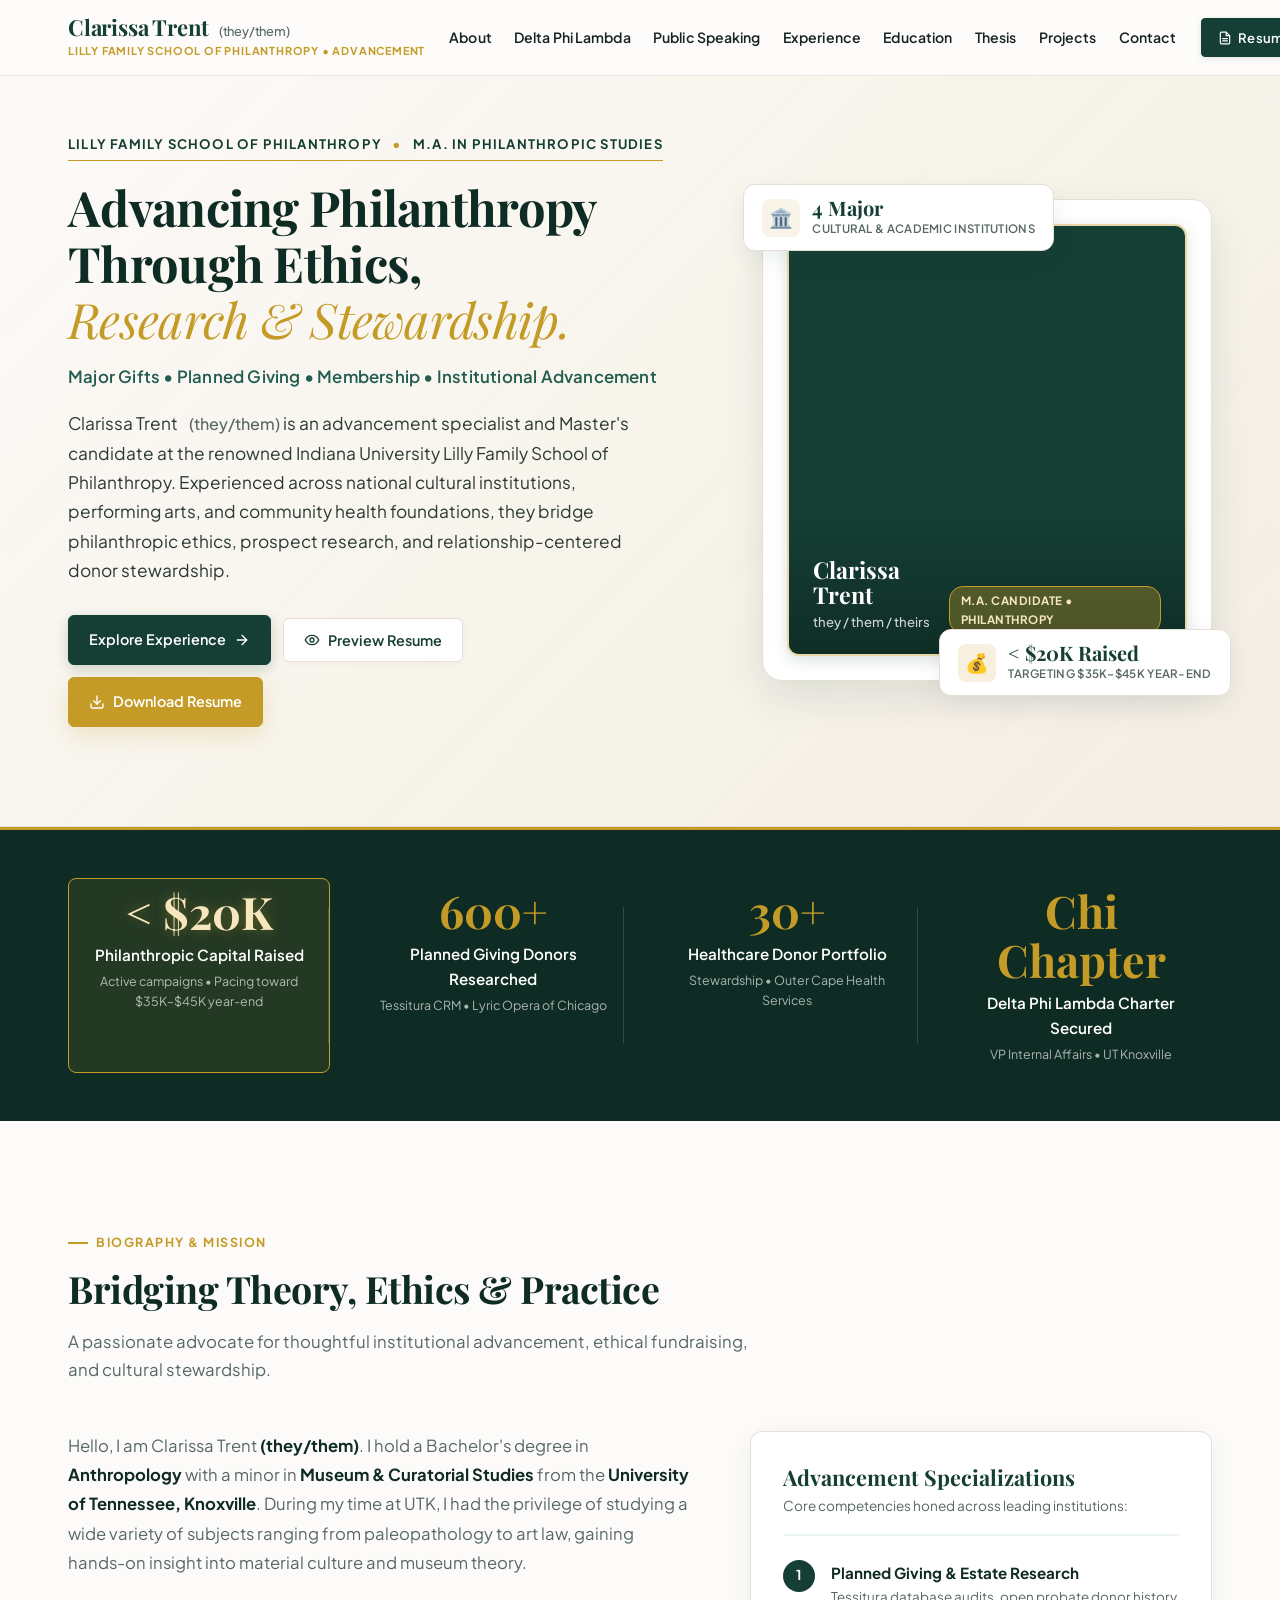
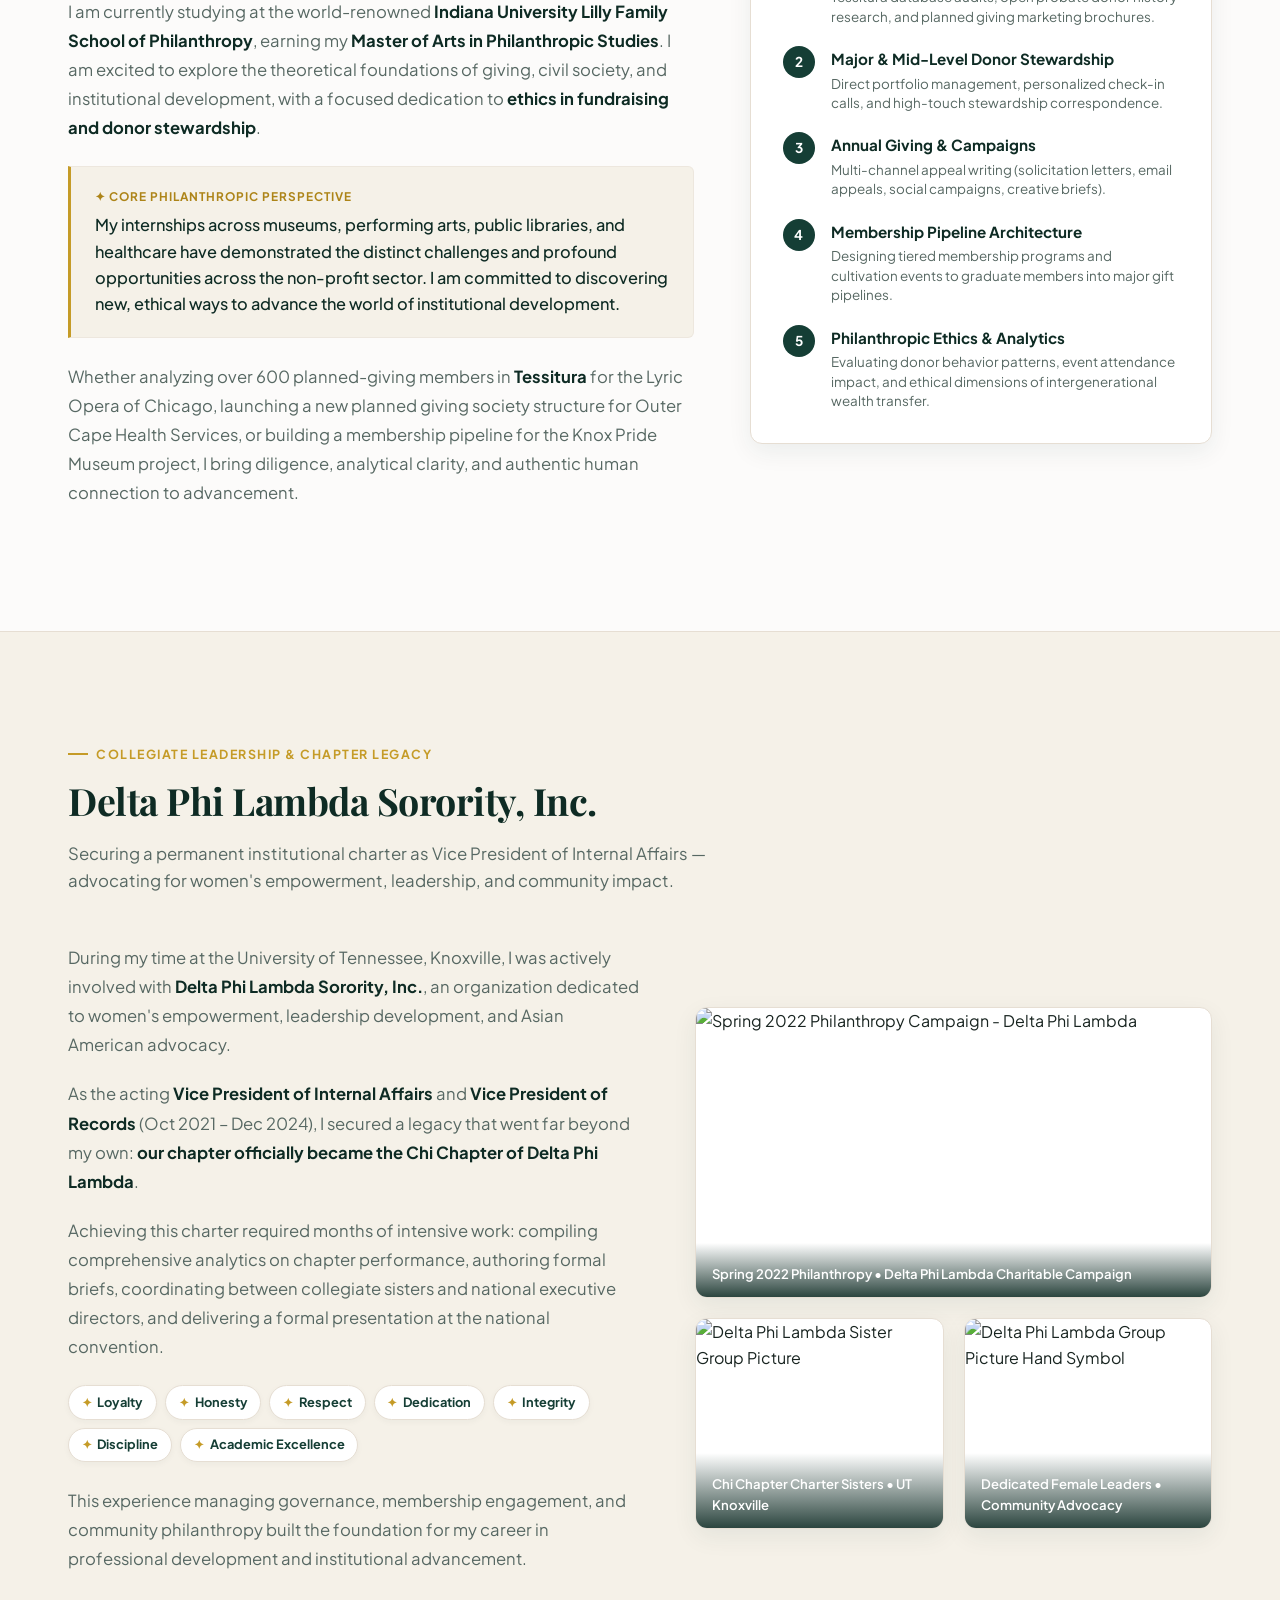
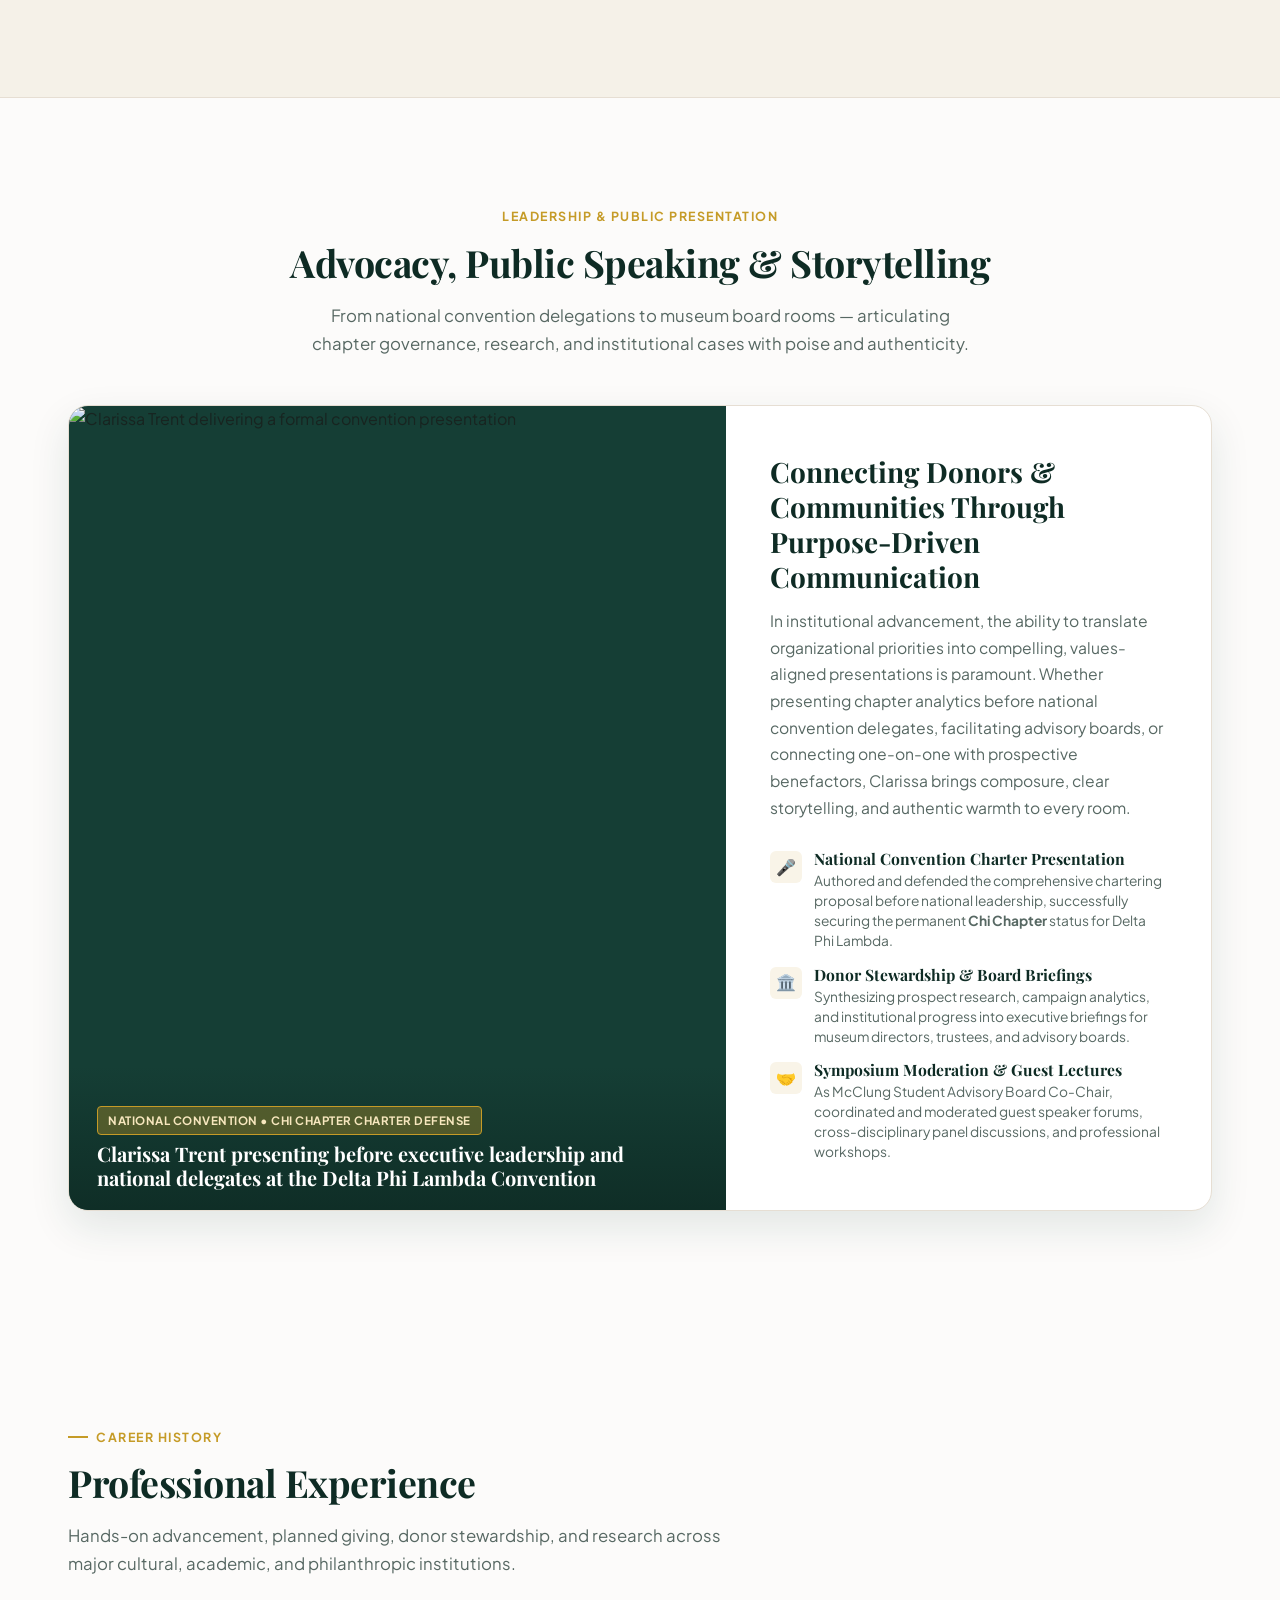
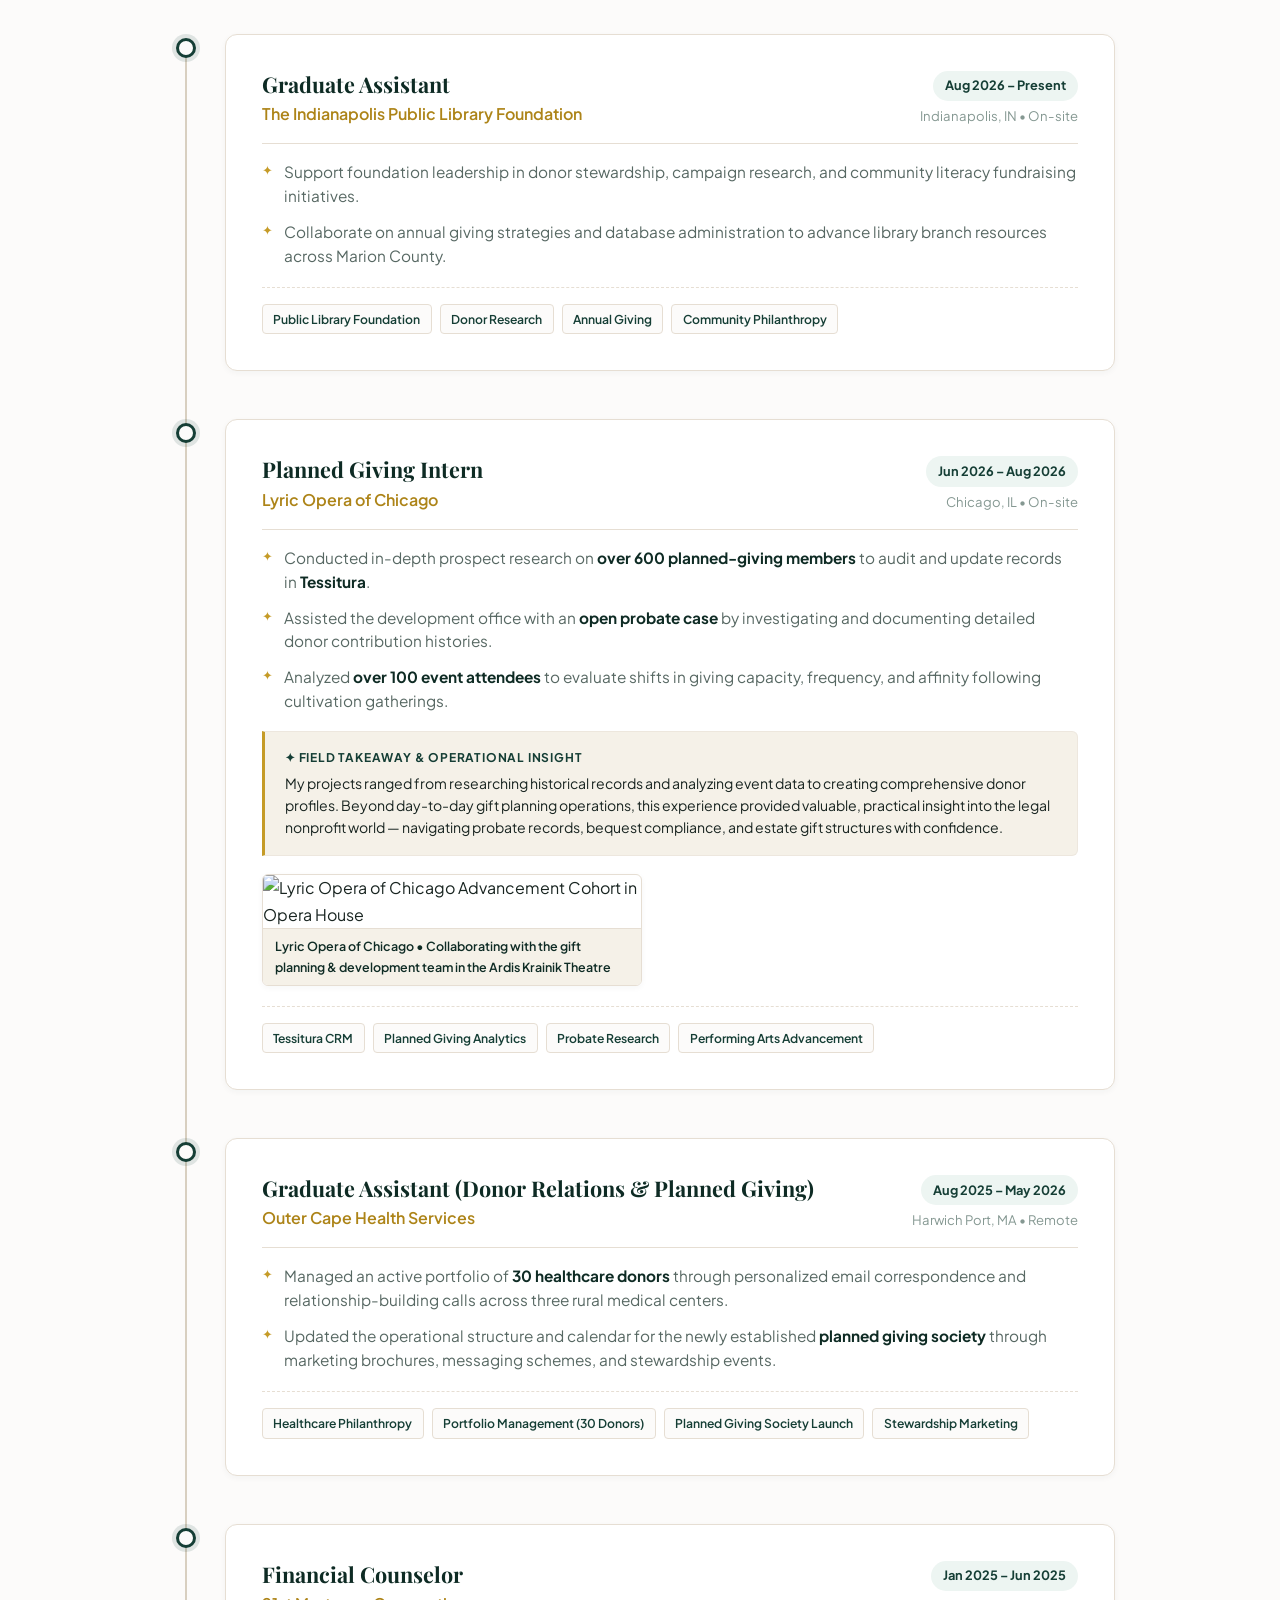
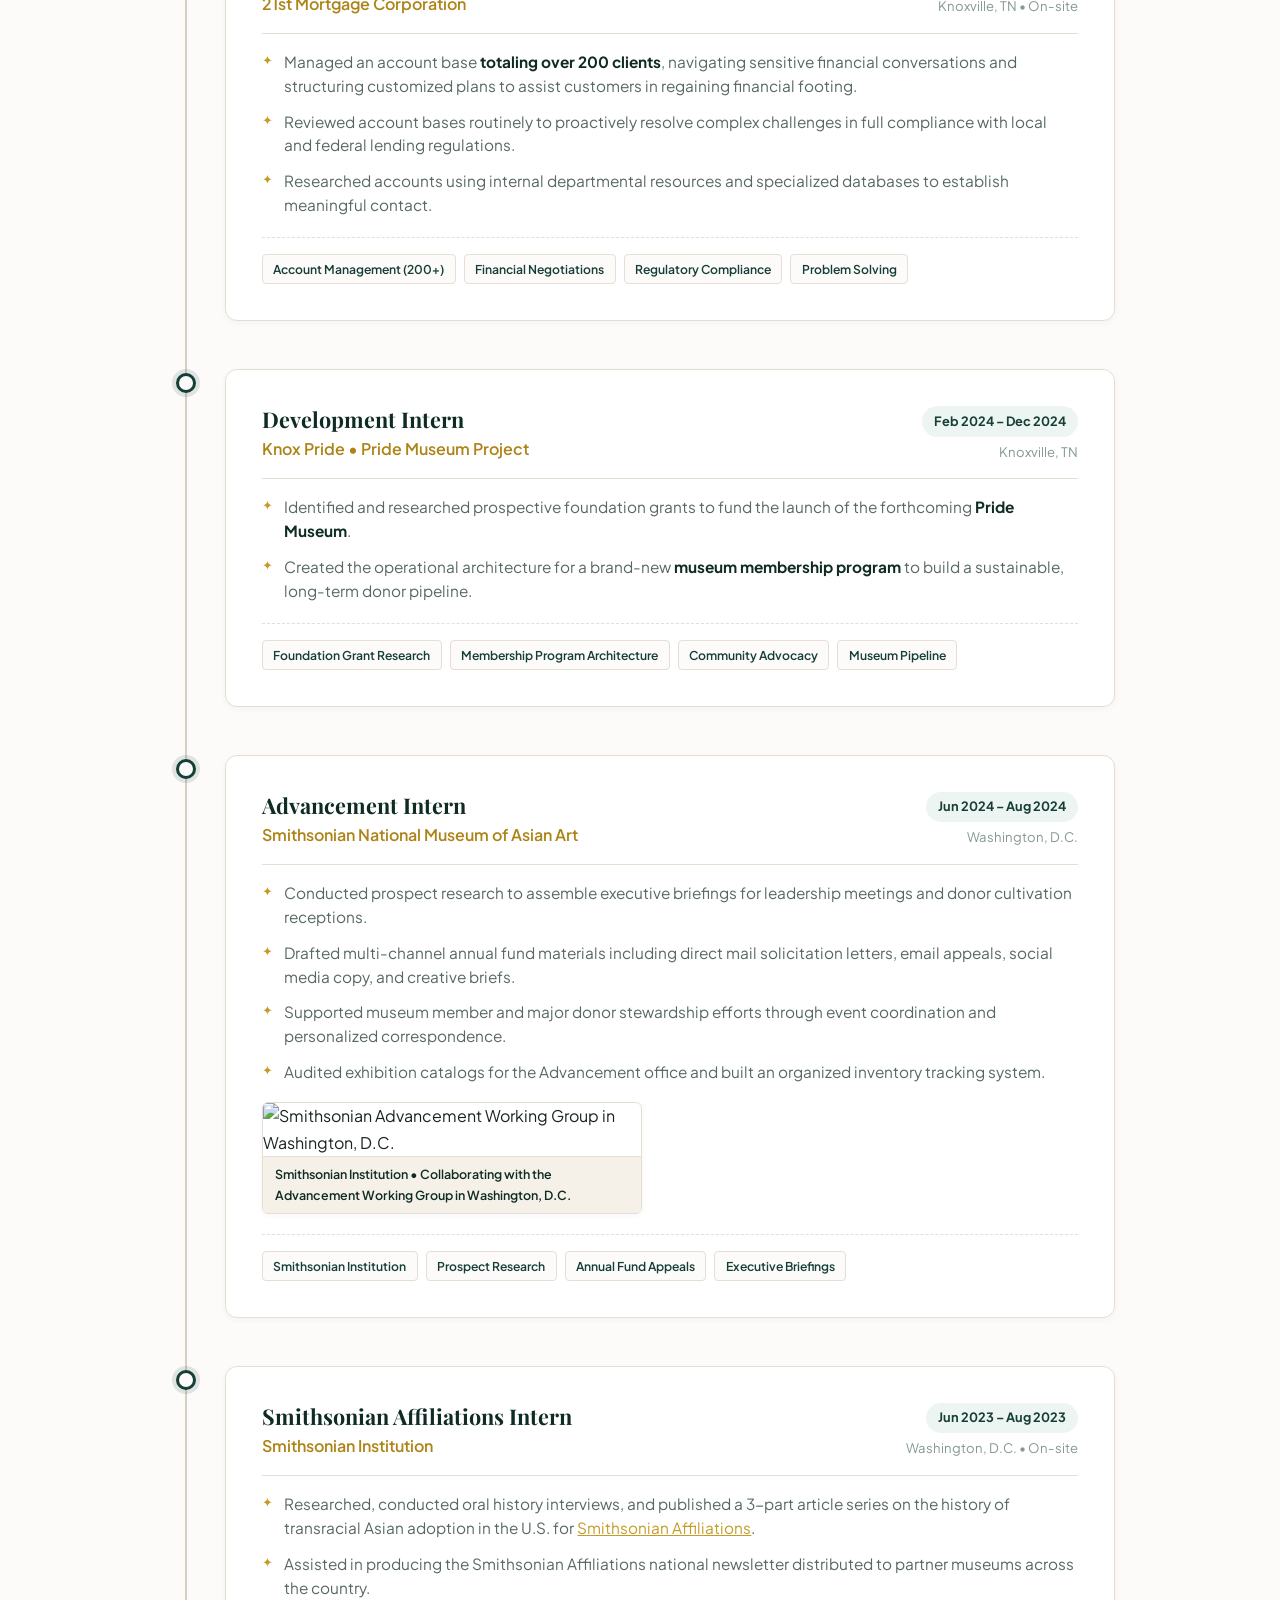
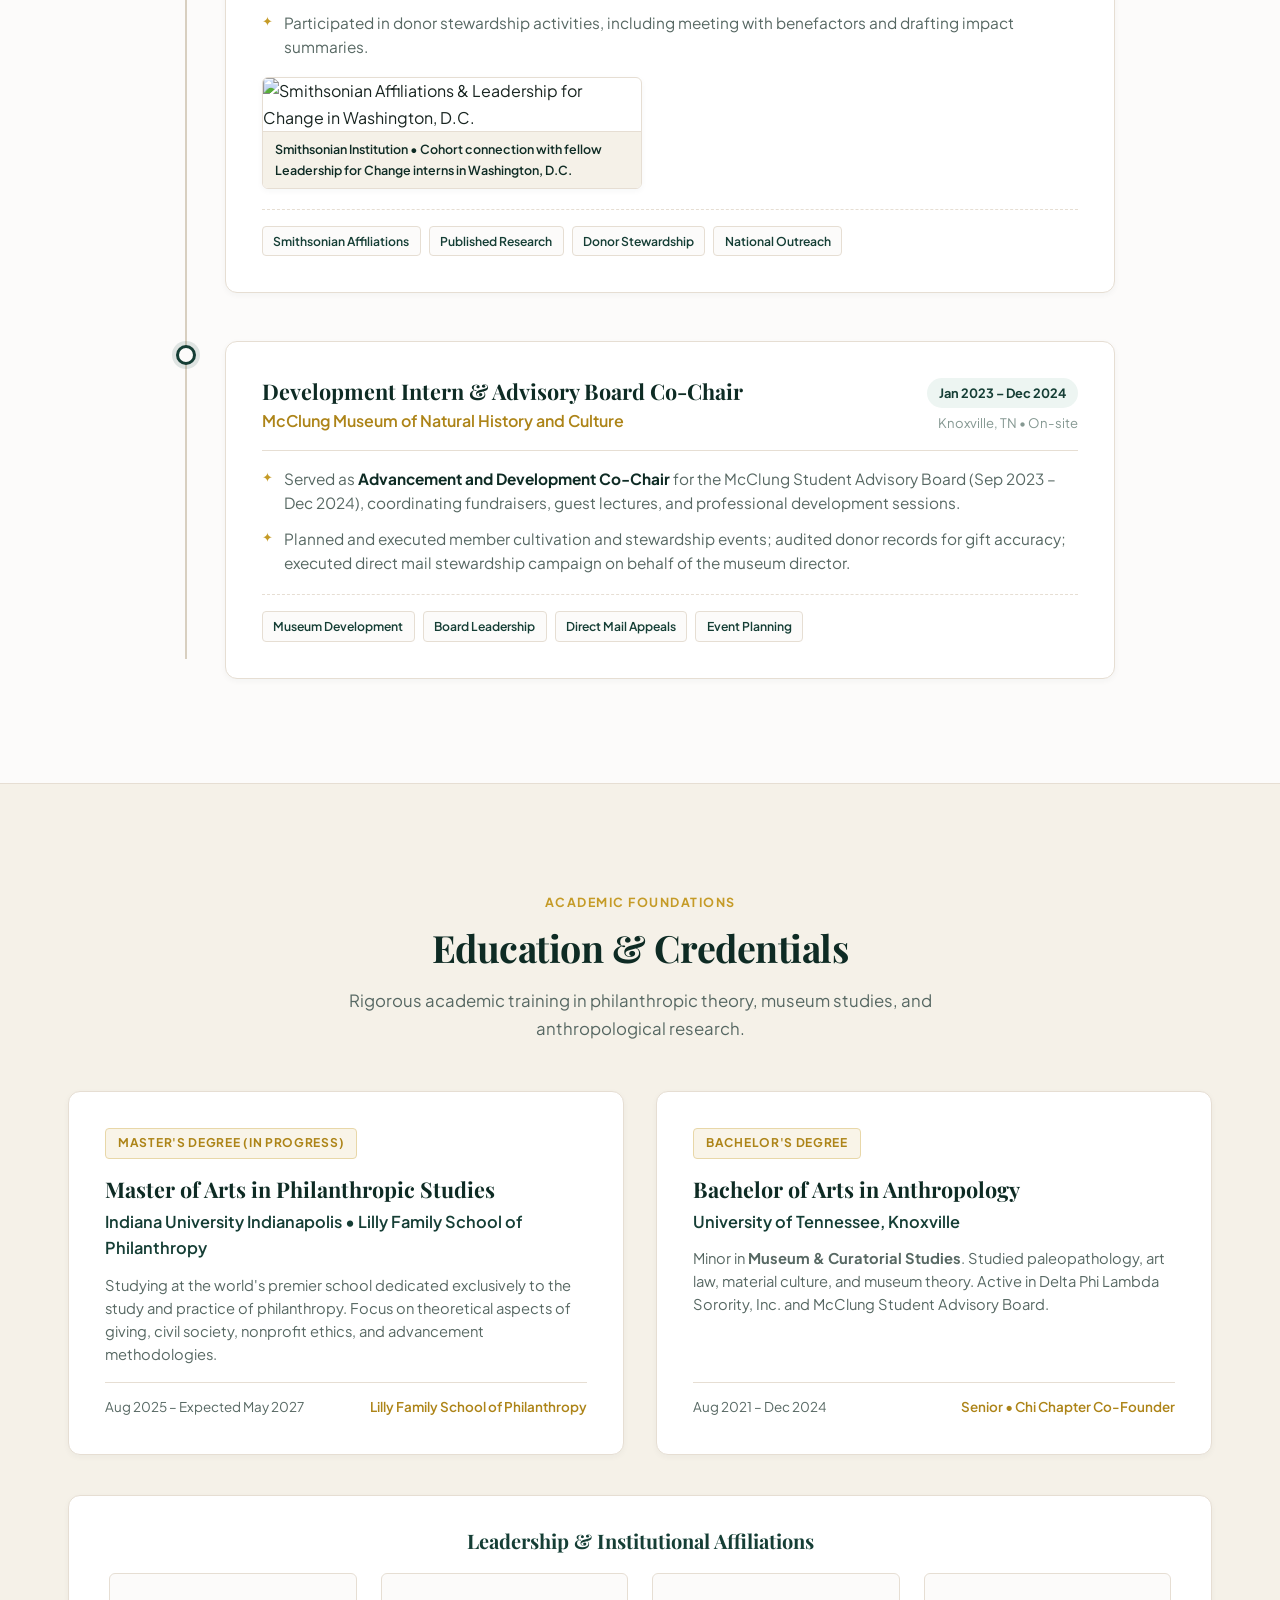
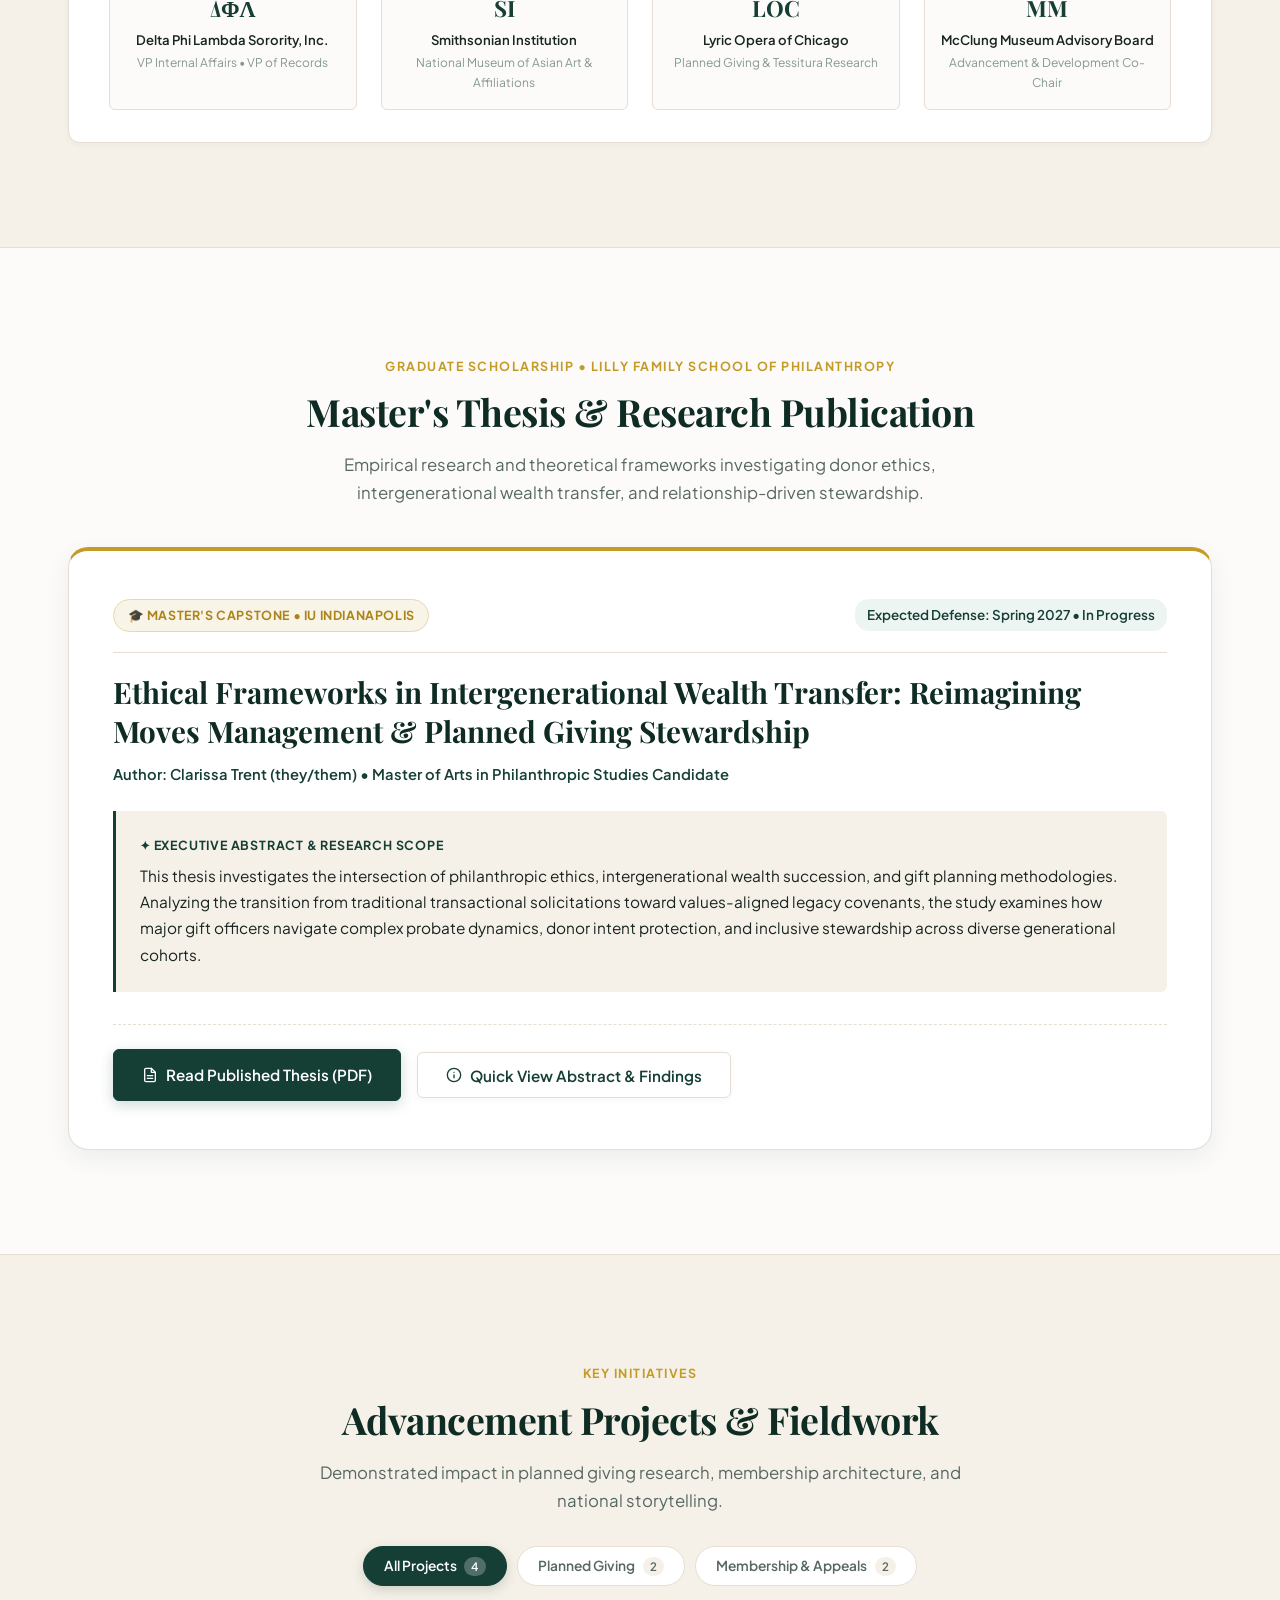
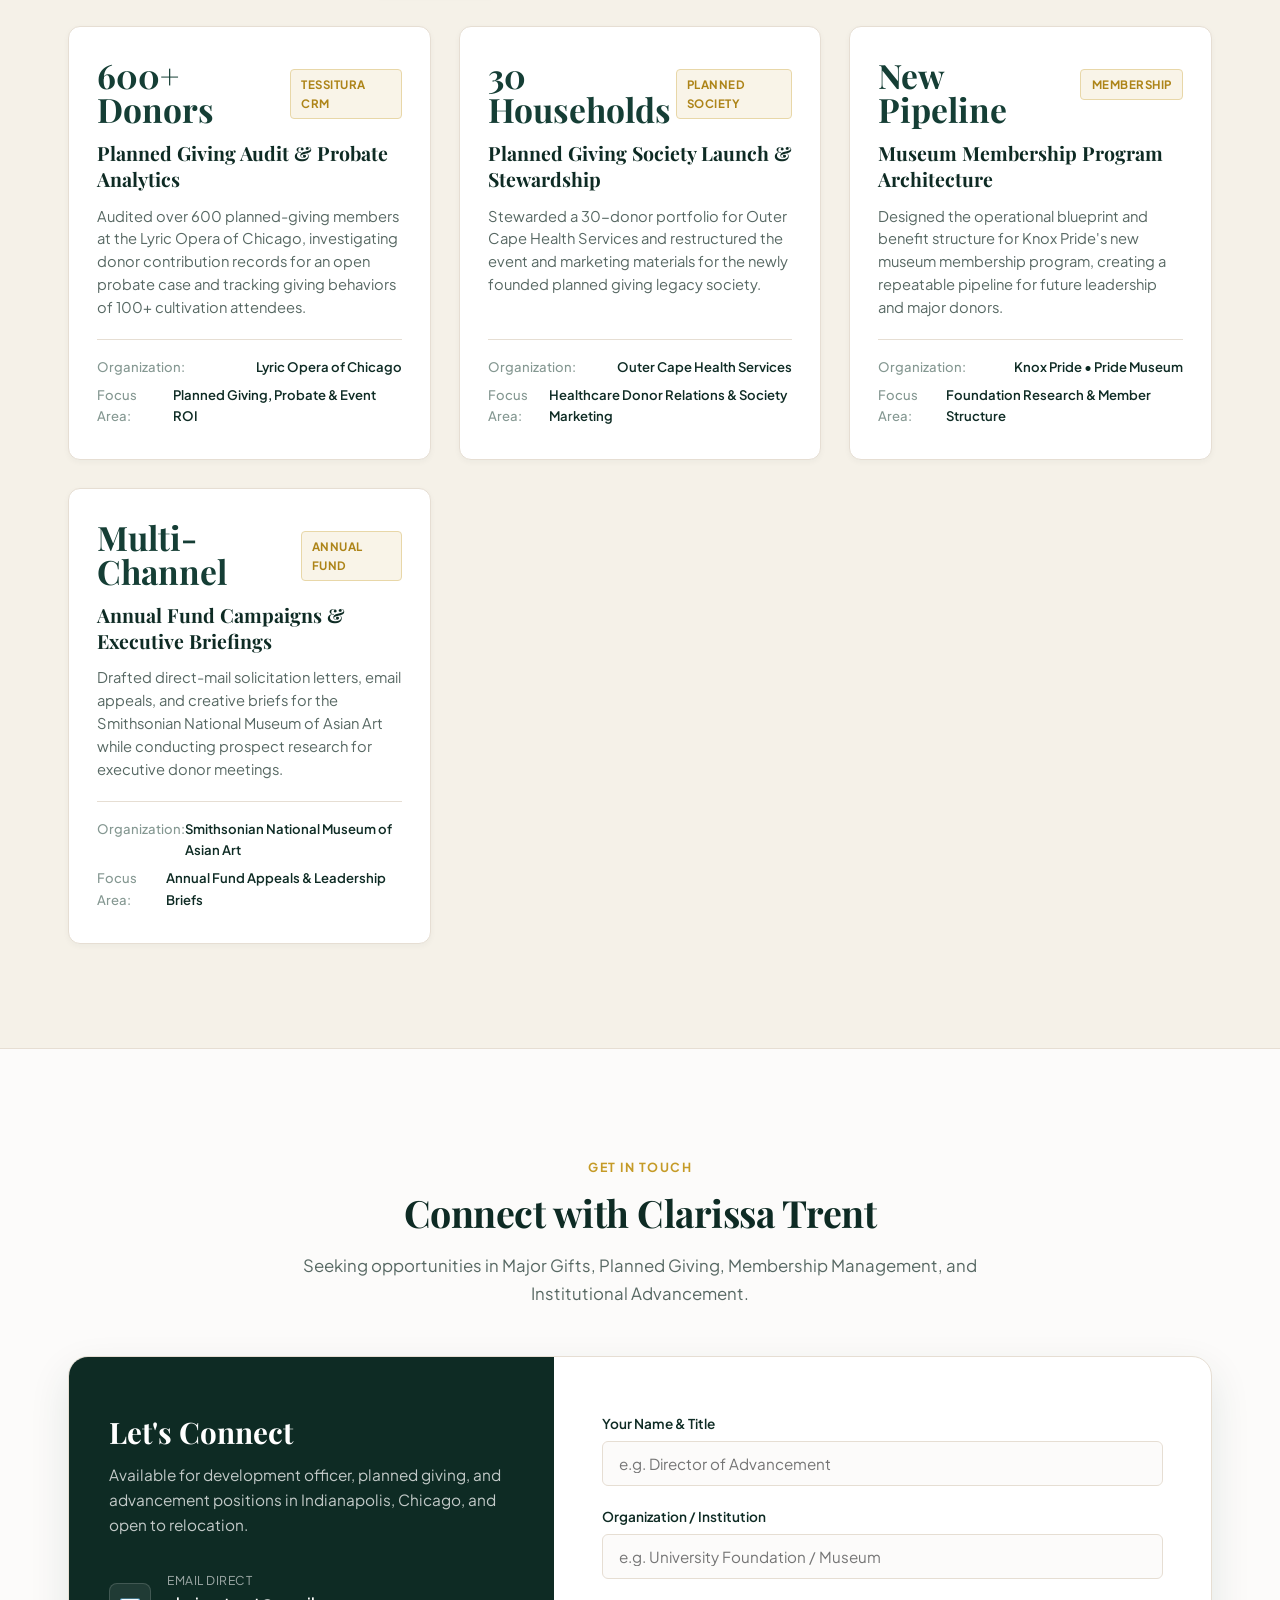
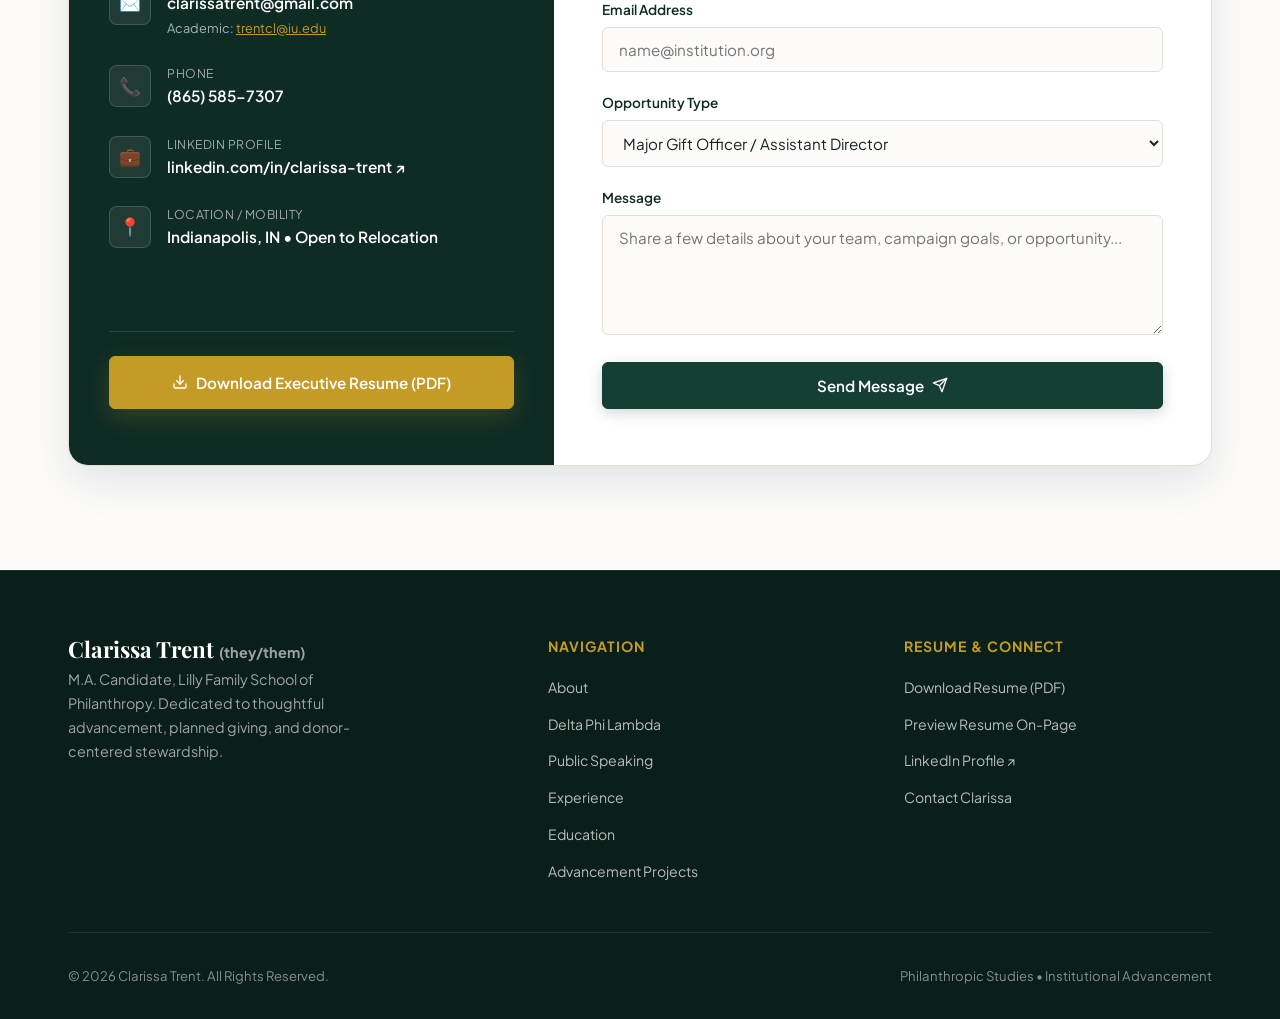
==== index.html @ 58651711 "Add files via upload" ====
<!DOCTYPE html>
<html lang="en">

<head>
  <meta charset="UTF-8">
  <meta name="viewport" content="width=device-width, initial-scale=1.0, viewport-fit=cover">
  <meta name="theme-color" content="#153e35">
  <meta name="apple-mobile-web-app-capable" content="yes">
  <meta name="apple-mobile-web-app-status-bar-style" content="default">
  <title>Clarissa Trent | Philanthropic Studies &amp; Institutional Advancement</title>
  <meta name="description"
    content="Portfolio of Clarissa Trent (they/them) — M.A. Candidate at the Lilly Family School of Philanthropy. Experienced in major gifts, planned giving, membership pipelines, and museum advancement.">

  <!-- Favicon -->
  <link rel="icon"
    href="data:image/svg+xml,<svg xmlns='http://www.w3.org/2000/svg' viewBox='0 0 100 100'><text y='.9em' font-size='90'>🏛️</text></svg>">

  <!-- Google Fonts: Editorial Serif + Executive Sans -->
  <link rel="preconnect" href="https://fonts.googleapis.com">
  <link rel="preconnect" href="https://fonts.gstatic.com" crossorigin>
  <link
    href="https://fonts.googleapis.com/css2?family=Playfair+Display:ital,wght@0,500;0,600;0,700;1,400;1,600&family=Plus+Jakarta+Sans:wght@300;400;500;600;700&display=swap"
    rel="stylesheet">

  <!-- Main Stylesheet -->
  <link rel="stylesheet" href="style.css">
</head>

<body>

  <!-- Navigation Bar -->
  <header class="navbar">
    <div class="container nav-container">
      <div class="logo-wrapper">
        <a href="#home" class="logo-name">Clarissa Trent <span class="logo-pronouns">(they/them)</span></a>
        <span class="logo-title">Lilly Family School of Philanthropy &bull; Advancement</span>
      </div>

      <!-- Desktop Navigation Links (Single-Line, No-Wrap) -->
      <nav>
        <ul class="nav-links" id="nav-links">
          <li><a href="#about" class="nav-link">About</a></li>
          <li><a href="#sorority" class="nav-link">Delta Phi Lambda</a></li>
          <li><a href="#speaking" class="nav-link">Public Speaking</a></li>
          <li><a href="#experience" class="nav-link">Experience</a></li>
          <li><a href="#education" class="nav-link">Education</a></li>
          <li><a href="#thesis" class="nav-link">Thesis</a></li>
          <li><a href="#initiatives" class="nav-link">Projects</a></li>
          <li><a href="#contact" class="nav-link">Contact</a></li>
        </ul>
      </nav>

      <!-- Navigation Resume & Action Buttons -->
      <div class="nav-cta-group">
        <a href="ClarissaTrentResume.pdf" target="_blank" class="nav-btn-resume" title="Open or download Clarissa's Official PDF Resume">
          <svg xmlns="http://www.w3.org/2000/svg" width="14" height="14" viewBox="0 0 24 24" fill="none"
            stroke="currentColor" stroke-width="2" stroke-linecap="round" stroke-linejoin="round">
            <path d="M14 2H6a2 2 0 0 0-2 2v16a2 2 0 0 0 2 2h12a2 2 0 0 0 2-2V8z"></path>
            <polyline points="14 2 14 8 20 8"></polyline>
            <line x1="16" y1="13" x2="8" y2="13"></line>
            <line x1="16" y1="17" x2="8" y2="17"></line>
          </svg>
          <span>Resume (PDF)</span>
        </a>

        <button type="button" class="nav-btn-preview js-open-resume js-preview-modal" title="Quick Preview in Modal">
          <span>Quick View</span>
        </button>

        <button class="menu-toggle" id="menu-toggle" aria-label="Toggle Navigation Menu">
          <span></span>
          <span></span>
          <span></span>
        </button>
      </div>
    </div>
  </header>

  <!-- Hero Section -->
  <section class="hero" id="home">
    <div class="container hero-grid">
      <div class="hero-left">
        <!-- Human, Editorial Tag (Replaces AI Bubble) -->
        <div class="hero-eyebrow">
          <span>Lilly Family School of Philanthropy</span>
          <span class="hero-eyebrow-accent">&bull;</span>
          <span>M.A. in Philanthropic Studies</span>
        </div>

        <h1 class="hero-title">
          Advancing Philanthropy Through Ethics,<br>
          <span class="title-italic">Research &amp; Stewardship.</span>
        </h1>

        <div class="hero-roles">
          Major Gifts &bull; Planned Giving &bull; Membership &bull; Institutional Advancement
        </div>

        <p class="hero-lead">
          Clarissa Trent <span class="hero-pronouns-tag">(they/them)</span> is an advancement specialist and Master's
          candidate at the renowned Indiana University Lilly Family School of Philanthropy. Experienced across national
          cultural institutions, performing arts, and community health foundations, they bridge philanthropic ethics,
          prospect research, and relationship-centered donor stewardship.
        </p>

        <div class="hero-actions">
          <a href="#experience" class="btn btn-primary">
            <span>Explore Experience</span>
            <svg xmlns="http://www.w3.org/2000/svg" width="16" height="16" viewBox="0 0 24 24" fill="none"
              stroke="currentColor" stroke-width="2" stroke-linecap="round" stroke-linejoin="round">
              <path d="M5 12h14"></path>
              <path d="m12 5 7 7-7 7"></path>
            </svg>
          </a>
          <button type="button" class="btn btn-secondary js-open-resume js-preview-modal">
            <svg xmlns="http://www.w3.org/2000/svg" width="16" height="16" viewBox="0 0 24 24" fill="none"
              stroke="currentColor" stroke-width="2" stroke-linecap="round" stroke-linejoin="round">
              <path d="M2 12s3-7 10-7 10 7 10 7-3 7-10 7-10-7-10-7Z"></path>
              <circle cx="12" cy="12" r="3"></circle>
            </svg>
            <span>Preview Resume</span>
          </button>
          <a href="ClarissaTrentResume.pdf" target="_blank" class="btn btn-gold">
            <svg xmlns="http://www.w3.org/2000/svg" width="16" height="16" viewBox="0 0 24 24" fill="none"
              stroke="currentColor" stroke-width="2" stroke-linecap="round" stroke-linejoin="round">
              <path d="M21 15v4a2 2 0 0 1-2 2H5a2 2 0 0 1-2-2v-4"></path>
              <polyline points="7 10 12 15 17 10"></polyline>
              <line x1="12" y1="15" x2="12" y2="3"></line>
            </svg>
            <span>Download Resume</span>
          </a>
        </div>
      </div>

      <!-- Hero Visual: Full Body Dress Portrait Card -->
      <div class="hero-right">
        <div class="hero-portrait-card">
          <!-- Institutional Experience Badge -->
          <div class="floating-stat-badge badge-top-left" title="Advancement experience across premier cultural and academic institutions">
            <div class="badge-icon">🏛️</div>
            <div>
              <div class="badge-val">4 Major</div>
              <div class="badge-lbl">Cultural &amp; Academic Institutions</div>
            </div>
          </div>

          <!-- Philanthropic Capital Raised Highlight Badge -->
          <div class="floating-stat-badge badge-bottom-right" title="Philanthropic capital raised across campaigns; pacing toward $35K–$45K target">
            <div class="badge-icon" style="background: rgba(197, 155, 39, 0.15); color: #c59b27;">💰</div>
            <div>
              <div class="badge-val" id="hero-donor-dollars" style="color: #153e35;">&lt; $20K Raised</div>
              <div class="badge-lbl">Targeting $35K–$45K Year-End</div>
            </div>
          </div>

          <div class="hero-photo-wrapper">
            <img src="Images/Professional Full Body Dress Picture.jpg" alt="Clarissa Trent (they/them)"
              class="hero-full-photo">
            <div class="photo-overlay-caption">
              <div class="caption-meta">
                <h3>Clarissa Trent</h3>
                <span class="caption-pronouns">they / them / theirs</span>
              </div>
              <span class="caption-badge">M.A. Candidate &bull; Philanthropy</span>
            </div>
          </div>
        </div>
      </div>
    </div>
  </section>

  <!-- Impact Metrics Ribbon (Accurate Career Highlights) -->
  <section class="impact-ribbon">
    <div class="container">
      <div class="metrics-grid">
        <!-- Philanthropic Capital Raised: Under $20K currently, pacing toward $35K–$45K by year-end -->
        <div class="metric-card metric-card-highlight" id="metric-donor-dollars-container">
          <div class="metric-number" id="metric-donor-dollars">&lt; $20K</div>
          <div class="metric-label">Philanthropic Capital Raised</div>
          <div class="metric-subtext">Active campaigns &bull; Pacing toward $35K–$45K year-end</div>
        </div>

        <div class="metric-card">
          <div class="metric-number">600+</div>
          <div class="metric-label">Planned Giving Donors Researched</div>
          <div class="metric-subtext">Tessitura CRM &bull; Lyric Opera of Chicago</div>
        </div>

        <div class="metric-card">
          <div class="metric-number">30+</div>
          <div class="metric-label">Healthcare Donor Portfolio</div>
          <div class="metric-subtext">Stewardship &bull; Outer Cape Health Services</div>
        </div>

        <div class="metric-card">
          <div class="metric-number">Chi Chapter</div>
          <div class="metric-label">Delta Phi Lambda Charter Secured</div>
          <div class="metric-subtext">VP Internal Affairs &bull; UT Knoxville</div>
        </div>
      </div>
    </div>
  </section>

  <!-- Section: About Clarissa Trent -->
  <section class="about-section" id="about">
    <div class="container">
      <div class="section-tag">Biography &amp; Mission</div>
      <h2 class="section-title">Bridging Theory, Ethics &amp; Practice</h2>
      <p class="section-subtitle">
        A passionate advocate for thoughtful institutional advancement, ethical fundraising, and cultural stewardship.
      </p>

      <div class="about-grid" style="margin-top: 3rem;">
        <div class="about-narrative">
          <p>
            Hello, I am Clarissa Trent <strong>(they/them)</strong>. I hold a Bachelor's degree in
            <strong>Anthropology</strong> with a minor in <strong>Museum &amp; Curatorial Studies</strong> from the
            <strong>University of Tennessee, Knoxville</strong>. During my time at UTK, I had the privilege of studying
            a wide variety of subjects ranging from paleopathology to art law, gaining hands-on insight into material
            culture and museum theory.
          </p>

          <p>
            I am currently studying at the world-renowned <strong>Indiana University Lilly Family School of
              Philanthropy</strong>, earning my <strong>Master of Arts in Philanthropic Studies</strong>. I am excited
            to explore the theoretical foundations of giving, civil society, and institutional development, with a
            focused dedication to <strong>ethics in fundraising and donor stewardship</strong>.
          </p>

          <div class="perspective-callout">
            <span class="perspective-tag">✦ Core Philanthropic Perspective</span>
            <p>
              My internships across museums, performing arts, public libraries, and healthcare have demonstrated the
              distinct challenges and profound opportunities across the non-profit sector. I am committed to discovering
              new, ethical ways to advance the world of institutional development.
            </p>
          </div>

          <p>
            Whether analyzing over 600 planned-giving members in <strong>Tessitura</strong> for the Lyric Opera of
            Chicago, launching a new planned giving society structure for Outer Cape Health Services, or building a
            membership pipeline for the Knox Pride Museum project, I bring diligence, analytical clarity, and authentic
            human connection to advancement.
          </p>
        </div>

        <!-- Areas of Practice Card -->
        <div class="moves-box">
          <div class="moves-header">
            <h3>Advancement Specializations</h3>
            <p>Core competencies honed across leading institutions:</p>
          </div>

          <div class="moves-steps">
            <div class="moves-step">
              <div class="step-num">1</div>
              <div>
                <div class="step-title">Planned Giving &amp; Estate Research</div>
                <div class="step-desc">Tessitura database audits, open probate donor history research, and planned
                  giving marketing brochures.</div>
              </div>
            </div>

            <div class="moves-step">
              <div class="step-num">2</div>
              <div>
                <div class="step-title">Major &amp; Mid-Level Donor Stewardship</div>
                <div class="step-desc">Direct portfolio management, personalized check-in calls, and high-touch
                  stewardship correspondence.</div>
              </div>
            </div>

            <div class="moves-step">
              <div class="step-num">3</div>
              <div>
                <div class="step-title">Annual Giving &amp; Campaigns</div>
                <div class="step-desc">Multi-channel appeal writing (solicitation letters, email appeals, social
                  campaigns, creative briefs).</div>
              </div>
            </div>

            <div class="moves-step">
              <div class="step-num">4</div>
              <div>
                <div class="step-title">Membership Pipeline Architecture</div>
                <div class="step-desc">Designing tiered membership programs and cultivation events to graduate members
                  into major gift pipelines.</div>
              </div>
            </div>

            <div class="moves-step">
              <div class="step-num">5</div>
              <div>
                <div class="step-title">Philanthropic Ethics &amp; Analytics</div>
                <div class="step-desc">Evaluating donor behavior patterns, event attendance impact, and ethical
                  dimensions of intergenerational wealth transfer.</div>
              </div>
            </div>
          </div>
        </div>
      </div>
    </div>
  </section>

  <!-- Section: Delta Phi Lambda Sorority, Inc. -->
  <section class="sorority-section" id="sorority">
    <div class="container">
      <div class="section-tag">Collegiate Leadership &amp; Chapter Legacy</div>
      <h2 class="section-title">Delta Phi Lambda Sorority, Inc.</h2>
      <p class="section-subtitle">
        Securing a permanent institutional charter as Vice President of Internal Affairs &mdash; advocating for women's
        empowerment, leadership, and community impact.
      </p>

      <div class="sorority-grid">
        <div class="sorority-narrative">
          <p>
            During my time at the University of Tennessee, Knoxville, I was actively involved with <strong>Delta Phi
              Lambda Sorority, Inc.</strong>, an organization dedicated to women's empowerment, leadership development,
            and Asian American advocacy.
          </p>

          <p>
            As the acting <strong>Vice President of Internal Affairs</strong> and <strong>Vice President of
              Records</strong> (Oct 2021 &ndash; Dec 2024), I secured a legacy that went far beyond my own: <strong>our
              chapter officially became the Chi Chapter of Delta Phi Lambda</strong>.
          </p>

          <p>
            Achieving this charter required months of intensive work: compiling comprehensive analytics on chapter
            performance, authoring formal briefs, coordinating between collegiate sisters and national executive
            directors, and delivering a formal presentation at the national convention.
          </p>

          <div class="virtues-pill-group">
            <span class="virtue-pill">Loyalty</span>
            <span class="virtue-pill">Honesty</span>
            <span class="virtue-pill">Respect</span>
            <span class="virtue-pill">Dedication</span>
            <span class="virtue-pill">Integrity</span>
            <span class="virtue-pill">Discipline</span>
            <span class="virtue-pill">Academic Excellence</span>
          </div>

          <p>
            This experience managing governance, membership engagement, and community philanthropy built the foundation
            for my career in professional development and institutional advancement.
          </p>
        </div>

        <!-- Sorority Gallery -->
        <div class="sorority-gallery">
          <div class="gallery-card featured-span">
            <img src="Images/Spring 2022 Philanthropy Delta Phi Lambda.jpg"
              alt="Spring 2022 Philanthropy Campaign - Delta Phi Lambda">
            <div class="gallery-caption">Spring 2022 Philanthropy &bull; Delta Phi Lambda Charitable Campaign</div>
          </div>

          <div class="gallery-card">
            <img src="Images/Delta Phi Lambda sister group picture.jpg" alt="Delta Phi Lambda Sister Group Picture">
            <div class="gallery-caption">Chi Chapter Charter Sisters &bull; UT Knoxville</div>
          </div>

          <div class="gallery-card">
            <img src="Images/Delta Phi Lambda group picture hand symbol.jpg"
              alt="Delta Phi Lambda Group Picture Hand Symbol">
            <div class="gallery-caption">Dedicated Female Leaders &bull; Community Advocacy</div>
          </div>
        </div>
      </div>
    </div>
  </section>

  <!-- Section: Public Speaking, Advocacy & Storytelling (Center Feature) -->
  <section class="speaking-section" id="speaking">
    <div class="container">
      <div class="text-center">
        <div class="section-tag">Leadership &amp; Public Presentation</div>
        <h2 class="section-title">Advocacy, Public Speaking &amp; Storytelling</h2>
        <p class="section-subtitle">
          From national convention delegations to museum board rooms &mdash; articulating chapter governance, research,
          and institutional cases with poise and authenticity.
        </p>
      </div>

      <div class="speaking-card-main">
        <!-- Speaking Image Showcase -->
        <div class="speaking-img-wrapper">
          <img src="Images/Public Speaking in Dress.jpg"
            alt="Clarissa Trent delivering a formal convention presentation" class="speaking-img">
          <div class="speaking-img-overlay">
            <span class="speaking-tag-badge">National Convention &bull; Chi Chapter Charter Defense</span>
            <h4 class="speaking-caption-title">Clarissa Trent presenting before executive leadership and national
              delegates at the Delta Phi Lambda Convention</h4>
          </div>
        </div>

        <!-- Speaking Narrative & Leadership Pillars -->
        <div class="speaking-content-panel">
          <h3>Connecting Donors &amp; Communities Through Purpose-Driven Communication</h3>
          <p>
            In institutional advancement, the ability to translate organizational priorities into compelling,
            values-aligned presentations is paramount. Whether presenting chapter analytics before national convention
            delegates, facilitating advisory boards, or connecting one-on-one with prospective benefactors, Clarissa
            brings composure, clear storytelling, and authentic warmth to every room.
          </p>

          <div class="speaking-highlights">
            <div class="speaking-highlight-item">
              <div class="speaking-icon-box">🎤</div>
              <div class="speaking-item-text">
                <h4>National Convention Charter Presentation</h4>
                <p>Authored and defended the comprehensive chartering proposal before national leadership, successfully
                  securing the permanent <strong>Chi Chapter</strong> status for Delta Phi Lambda.</p>
              </div>
            </div>

            <div class="speaking-highlight-item">
              <div class="speaking-icon-box">🏛️</div>
              <div class="speaking-item-text">
                <h4>Donor Stewardship &amp; Board Briefings</h4>
                <p>Synthesizing prospect research, campaign analytics, and institutional progress into executive
                  briefings for museum directors, trustees, and advisory boards.</p>
              </div>
            </div>

            <div class="speaking-highlight-item">
              <div class="speaking-icon-box">🤝</div>
              <div class="speaking-item-text">
                <h4>Symposium Moderation &amp; Guest Lectures</h4>
                <p>As McClung Student Advisory Board Co-Chair, coordinated and moderated guest speaker forums,
                  cross-disciplinary panel discussions, and professional workshops.</p>
              </div>
            </div>
          </div>
        </div>
      </div>
    </div>
  </section>

  <!-- Section: Professional Experience (Direct from LinkedIn) -->
  <section class="experience-section" id="experience">
    <div class="container">
      <div class="section-tag">Career History</div>
      <h2 class="section-title">Professional Experience</h2>
      <p class="section-subtitle">
        Hands-on advancement, planned giving, donor stewardship, and research across major cultural, academic, and
        philanthropic institutions.
      </p>

      <div class="timeline">
        <!-- Job 1 -->
        <div class="timeline-item">
          <div class="timeline-marker"></div>
          <div class="exp-card">
            <div class="exp-header">
              <div>
                <h3 class="exp-role">Graduate Assistant</h3>
                <div class="exp-org">The Indianapolis Public Library Foundation</div>
              </div>
              <div class="exp-duration">
                <span class="exp-date-badge">Aug 2026 &ndash; Present</span>
                <div class="exp-location">Indianapolis, IN &bull; On-site</div>
              </div>
            </div>
            <ul class="exp-achievements">
              <li>Support foundation leadership in donor stewardship, campaign research, and community literacy
                fundraising initiatives.</li>
              <li>Collaborate on annual giving strategies and database administration to advance library branch
                resources across Marion County.</li>
            </ul>
            <div class="exp-tags">
              <span class="exp-tag">Public Library Foundation</span>
              <span class="exp-tag">Donor Research</span>
              <span class="exp-tag">Annual Giving</span>
              <span class="exp-tag">Community Philanthropy</span>
            </div>
          </div>
        </div>

        <!-- Job 2 -->
        <div class="timeline-item">
          <div class="timeline-marker"></div>
          <div class="exp-card">
            <div class="exp-header">
              <div>
                <h3 class="exp-role">Planned Giving Intern</h3>
                <div class="exp-org">Lyric Opera of Chicago</div>
              </div>
              <div class="exp-duration">
                <span class="exp-date-badge">Jun 2026 &ndash; Aug 2026</span>
                <div class="exp-location">Chicago, IL &bull; On-site</div>
              </div>
            </div>
            <ul class="exp-achievements">
              <li>Conducted in-depth prospect research on <strong>over 600 planned-giving members</strong> to audit and
                update records in <strong>Tessitura</strong>.</li>
              <li>Assisted the development office with an <strong>open probate case</strong> by investigating and
                documenting detailed donor contribution histories.</li>
              <li>Analyzed <strong>over 100 event attendees</strong> to evaluate shifts in giving capacity, frequency,
                and affinity following cultivation gatherings.</li>
            </ul>

            <div class="exp-reflection-box">
              <span class="reflection-label">✦ Field Takeaway &amp; Operational Insight</span>
              <p>My projects ranged from researching historical records and analyzing event data to creating
                comprehensive donor profiles. Beyond day-to-day gift planning operations, this experience provided
                valuable, practical insight into the legal nonprofit world &mdash; navigating probate records, bequest
                compliance, and estate gift structures with confidence.</p>
            </div>

            <div class="exp-photo-thumb">
              <img src="Images/Lyric Opera Group Photo in Opera House.jpg"
                alt="Lyric Opera of Chicago Advancement Cohort in Opera House">
              <div class="exp-photo-caption">Lyric Opera of Chicago &bull; Collaborating with the gift planning &amp; development team in the Ardis Krainik Theatre</div>
            </div>

            <div class="exp-tags">
              <span class="exp-tag">Tessitura CRM</span>
              <span class="exp-tag">Planned Giving Analytics</span>
              <span class="exp-tag">Probate Research</span>
              <span class="exp-tag">Performing Arts Advancement</span>
            </div>
          </div>
        </div>

        <!-- Job 3 -->
        <div class="timeline-item">
          <div class="timeline-marker"></div>
          <div class="exp-card">
            <div class="exp-header">
              <div>
                <h3 class="exp-role">Graduate Assistant (Donor Relations &amp; Planned Giving)</h3>
                <div class="exp-org">Outer Cape Health Services</div>
              </div>
              <div class="exp-duration">
                <span class="exp-date-badge">Aug 2025 &ndash; May 2026</span>
                <div class="exp-location">Harwich Port, MA &bull; Remote</div>
              </div>
            </div>
            <ul class="exp-achievements">
              <li>Managed an active portfolio of <strong>30 healthcare donors</strong> through personalized email
                correspondence and relationship-building calls across three rural medical centers.</li>
              <li>Updated the operational structure and calendar for the newly established <strong>planned giving
                  society</strong> through marketing brochures, messaging schemes, and stewardship events.</li>
            </ul>
            <div class="exp-tags">
              <span class="exp-tag">Healthcare Philanthropy</span>
              <span class="exp-tag">Portfolio Management (30 Donors)</span>
              <span class="exp-tag">Planned Giving Society Launch</span>
              <span class="exp-tag">Stewardship Marketing</span>
            </div>
          </div>
        </div>

        <!-- Job 4 -->
        <div class="timeline-item">
          <div class="timeline-marker"></div>
          <div class="exp-card">
            <div class="exp-header">
              <div>
                <h3 class="exp-role">Financial Counselor</h3>
                <div class="exp-org">21st Mortgage Corporation</div>
              </div>
              <div class="exp-duration">
                <span class="exp-date-badge">Jan 2025 &ndash; Jun 2025</span>
                <div class="exp-location">Knoxville, TN &bull; On-site</div>
              </div>
            </div>
            <ul class="exp-achievements">
              <li>Managed an account base <strong>totaling over 200 clients</strong>, navigating sensitive financial
                conversations and structuring customized plans to assist customers in regaining financial footing.</li>
              <li>Reviewed account bases routinely to proactively resolve complex challenges in full compliance with
                local and federal lending regulations.</li>
              <li>Researched accounts using internal departmental resources and specialized databases to establish
                meaningful contact.</li>
            </ul>
            <div class="exp-tags">
              <span class="exp-tag">Account Management (200+)</span>
              <span class="exp-tag">Financial Negotiations</span>
              <span class="exp-tag">Regulatory Compliance</span>
              <span class="exp-tag">Problem Solving</span>
            </div>
          </div>
        </div>

        <!-- Job 5 -->
        <div class="timeline-item">
          <div class="timeline-marker"></div>
          <div class="exp-card">
            <div class="exp-header">
              <div>
                <h3 class="exp-role">Development Intern</h3>
                <div class="exp-org">Knox Pride &bull; Pride Museum Project</div>
              </div>
              <div class="exp-duration">
                <span class="exp-date-badge">Feb 2024 &ndash; Dec 2024</span>
                <div class="exp-location">Knoxville, TN</div>
              </div>
            </div>
            <ul class="exp-achievements">
              <li>Identified and researched prospective foundation grants to fund the launch of the forthcoming
                <strong>Pride Museum</strong>.
              </li>
              <li>Created the operational architecture for a brand-new <strong>museum membership program</strong> to
                build a sustainable, long-term donor pipeline.</li>
            </ul>
            <div class="exp-tags">
              <span class="exp-tag">Foundation Grant Research</span>
              <span class="exp-tag">Membership Program Architecture</span>
              <span class="exp-tag">Community Advocacy</span>
              <span class="exp-tag">Museum Pipeline</span>
            </div>
          </div>
        </div>

        <!-- Job 6 -->
        <div class="timeline-item">
          <div class="timeline-marker"></div>
          <div class="exp-card">
            <div class="exp-header">
              <div>
                <h3 class="exp-role">Advancement Intern</h3>
                <div class="exp-org">Smithsonian National Museum of Asian Art</div>
              </div>
              <div class="exp-duration">
                <span class="exp-date-badge">Jun 2024 &ndash; Aug 2024</span>
                <div class="exp-location">Washington, D.C.</div>
              </div>
            </div>
            <ul class="exp-achievements">
              <li>Conducted prospect research to assemble executive briefings for leadership meetings and donor
                cultivation receptions.</li>
              <li>Drafted multi-channel annual fund materials including direct mail solicitation letters, email appeals,
                social media copy, and creative briefs.</li>
              <li>Supported museum member and major donor stewardship efforts through event coordination and
                personalized correspondence.</li>
              <li>Audited exhibition catalogs for the Advancement office and built an organized inventory tracking
                system.</li>
            </ul>

            <div class="exp-photo-thumb">
              <img src="Images/D.C. Smithsonian working group photo.jpg"
                alt="Smithsonian Advancement Working Group in Washington, D.C.">
              <div class="exp-photo-caption">Smithsonian Institution &bull; Collaborating with the Advancement Working Group in Washington, D.C.</div>
            </div>

            <div class="exp-tags">
              <span class="exp-tag">Smithsonian Institution</span>
              <span class="exp-tag">Prospect Research</span>
              <span class="exp-tag">Annual Fund Appeals</span>
              <span class="exp-tag">Executive Briefings</span>
            </div>
          </div>
        </div>

        <!-- Job 7 -->
        <div class="timeline-item">
          <div class="timeline-marker"></div>
          <div class="exp-card">
            <div class="exp-header">
              <div>
                <h3 class="exp-role">Smithsonian Affiliations Intern</h3>
                <div class="exp-org">Smithsonian Institution</div>
              </div>
              <div class="exp-duration">
                <span class="exp-date-badge">Jun 2023 &ndash; Aug 2023</span>
                <div class="exp-location">Washington, D.C. &bull; On-site</div>
              </div>
            </div>
            <ul class="exp-achievements">
              <li>Researched, conducted oral history interviews, and published a 3-part article series on the history of
                transracial Asian adoption in the U.S. for <a
                  href="https://affiliations.si.edu/asian-american-adoption-part-1-cold-war-babies-to-a-multi-million-dollar-industry/"
                  target="_blank" style="color: var(--color-accent); text-decoration: underline;">Smithsonian
                  Affiliations</a>.</li>
              <li>Assisted in producing the Smithsonian Affiliations national newsletter distributed to partner museums
                across the country.</li>
              <li>Participated in donor stewardship activities, including meeting with benefactors and drafting impact
                summaries.</li>
            </ul>

            <div class="exp-photo-thumb">
              <img src="Images/Smithsonian Leadership for Change intern 2023 selfie.jpg"
                alt="Smithsonian Affiliations & Leadership for Change in Washington, D.C.">
              <div class="exp-photo-caption">Smithsonian Institution &bull; Cohort connection with fellow Leadership for Change interns in Washington, D.C.</div>
            </div>

            <div class="exp-tags">
              <span class="exp-tag">Smithsonian Affiliations</span>
              <span class="exp-tag">Published Research</span>
              <span class="exp-tag">Donor Stewardship</span>
              <span class="exp-tag">National Outreach</span>
            </div>
          </div>
        </div>

        <!-- Job 8 -->
        <div class="timeline-item">
          <div class="timeline-marker"></div>
          <div class="exp-card">
            <div class="exp-header">
              <div>
                <h3 class="exp-role">Development Intern &amp; Advisory Board Co-Chair</h3>
                <div class="exp-org">McClung Museum of Natural History and Culture</div>
              </div>
              <div class="exp-duration">
                <span class="exp-date-badge">Jan 2023 &ndash; Dec 2024</span>
                <div class="exp-location">Knoxville, TN &bull; On-site</div>
              </div>
            </div>
            <ul class="exp-achievements">
              <li>Served as <strong>Advancement and Development Co-Chair</strong> for the McClung Student Advisory Board
                (Sep 2023 &ndash; Dec 2024), coordinating fundraisers, guest lectures, and professional development
                sessions.</li>
              <li>Planned and executed member cultivation and stewardship events; audited donor records for gift
                accuracy; executed direct mail stewardship campaign on behalf of the museum director.</li>
            </ul>
            <div class="exp-tags">
              <span class="exp-tag">Museum Development</span>
              <span class="exp-tag">Board Leadership</span>
              <span class="exp-tag">Direct Mail Appeals</span>
              <span class="exp-tag">Event Planning</span>
            </div>
          </div>
        </div>
      </div>
    </div>
  </section>

  <!-- Section: Education -->
  <section class="education-section" id="education">
    <div class="container">
      <div class="text-center">
        <div class="section-tag">Academic Foundations</div>
        <h2 class="section-title">Education &amp; Credentials</h2>
        <p class="section-subtitle">
          Rigorous academic training in philanthropic theory, museum studies, and anthropological research.
        </p>
      </div>

      <div class="edu-grid">
        <!-- Master's Degree -->
        <div class="edu-card">
          <span class="edu-badge-type">Master's Degree (In Progress)</span>
          <h3 class="edu-degree">Master of Arts in Philanthropic Studies</h3>
          <div class="edu-institution">Indiana University Indianapolis &bull; Lilly Family School of Philanthropy</div>
          <p class="edu-details">
            Studying at the world's premier school dedicated exclusively to the study and practice of philanthropy.
            Focus on theoretical aspects of giving, civil society, nonprofit ethics, and advancement methodologies.
          </p>
          <div class="edu-footer">
            <span>Aug 2025 &ndash; Expected May 2027</span>
            <span class="edu-honors">Lilly Family School of Philanthropy</span>
          </div>
        </div>

        <!-- Bachelor's Degree -->
        <div class="edu-card">
          <span class="edu-badge-type">Bachelor's Degree</span>
          <h3 class="edu-degree">Bachelor of Arts in Anthropology</h3>
          <div class="edu-institution">University of Tennessee, Knoxville</div>
          <p class="edu-details">
            Minor in <strong>Museum &amp; Curatorial Studies</strong>. Studied paleopathology, art law, material
            culture, and museum theory. Active in Delta Phi Lambda Sorority, Inc. and McClung Student Advisory Board.
          </p>
          <div class="edu-footer">
            <span>Aug 2021 &ndash; Dec 2024</span>
            <span class="edu-honors">Senior &bull; Chi Chapter Co-Founder</span>
          </div>
        </div>
      </div>

      <!-- Additional Credentials & Leadership -->
      <div class="credentials-box">
        <h3>Leadership &amp; Institutional Affiliations</h3>
        <div class="credentials-list">
          <div class="cred-item">
            <div class="cred-code">ΔΦΛ</div>
            <div class="cred-name">Delta Phi Lambda Sorority, Inc.</div>
            <div class="cred-org">VP Internal Affairs &bull; VP of Records</div>
          </div>

          <div class="cred-item">
            <div class="cred-code">SI</div>
            <div class="cred-name">Smithsonian Institution</div>
            <div class="cred-org">National Museum of Asian Art &amp; Affiliations</div>
          </div>

          <div class="cred-item">
            <div class="cred-code">LOC</div>
            <div class="cred-name">Lyric Opera of Chicago</div>
            <div class="cred-org">Planned Giving &amp; Tessitura Research</div>
          </div>

          <div class="cred-item">
            <div class="cred-code">MM</div>
            <div class="cred-name">McClung Museum Advisory Board</div>
            <div class="cred-org">Advancement &amp; Development Co-Chair</div>
          </div>
        </div>
      </div>
    </div>
  </section>

  <!-- Section: Master's Thesis & Research Publication -->
  <section class="thesis-section" id="thesis">
    <div class="container">
      <div class="text-center">
        <div class="section-tag">Graduate Scholarship &bull; Lilly Family School of Philanthropy</div>
        <h2 class="section-title">Master's Thesis &amp; Research Publication</h2>
        <p class="section-subtitle">
          Empirical research and theoretical frameworks investigating donor ethics, intergenerational wealth transfer,
          and relationship-driven stewardship.
        </p>
      </div>

      <div class="thesis-card-main">
        <div class="thesis-header-meta">
          <div class="thesis-badge-pill">
            <span>🎓 Master's Capstone &bull; IU Indianapolis</span>
          </div>
          <!-- STATUS INDICATOR: Change to "Published &bull; Peer-Reviewed" upon publication -->
          <div class="thesis-status-tag">
            <span>Expected Defense: Spring 2027 &bull; In Progress</span>
          </div>
        </div>

        <!-- THESIS TITLE: Replace placeholder with exact approved thesis title -->
        <h3 class="thesis-title-text">
          Ethical Frameworks in Intergenerational Wealth Transfer: Reimagining Moves Management &amp; Planned Giving
          Stewardship
        </h3>

        <div style="font-size: 0.92rem; color: var(--color-primary); font-weight: 600; margin-bottom: 1rem;">
          Author: Clarissa Trent (they/them) &bull; Master of Arts in Philanthropic Studies Candidate
        </div>

        <div class="thesis-abstract-box">
          <span class="thesis-abstract-label">✦ Executive Abstract &amp; Research Scope</span>
          <p>
            This thesis investigates the intersection of philanthropic ethics, intergenerational wealth succession, and
            gift planning methodologies. Analyzing the transition from traditional transactional solicitations toward
            values-aligned legacy covenants, the study examines how major gift officers navigate complex probate
            dynamics, donor intent protection, and inclusive stewardship across diverse generational cohorts.
          </p>
        </div>

        <div class="thesis-actions-bar">
          <!-- LINK TO PUBLISHED THESIS PDF OR DOI URL -->
          <!-- [UPDATE HERE]: Change href="thesis.pdf" to your actual PDF or journal URL -->
          <a href="thesis.pdf" target="_blank" class="btn btn-primary" title="Download or read published thesis">
            <svg xmlns="http://www.w3.org/2000/svg" width="16" height="16" viewBox="0 0 24 24" fill="none"
              stroke="currentColor" stroke-width="2" stroke-linecap="round" stroke-linejoin="round">
              <path d="M14 2H6a2 2 0 0 0-2 2v16a2 2 0 0 0 2 2h12a2 2 0 0 0 2-2V8z"></path>
              <polyline points="14 2 14 8 20 8"></polyline>
              <line x1="16" y1="13" x2="8" y2="13"></line>
              <line x1="16" y1="17" x2="8" y2="17"></line>
            </svg>
            <span>Read Published Thesis (PDF)</span>
          </a>

          <button type="button" class="btn btn-secondary js-open-thesis-modal" title="Quick View Abstract & Findings">
            <svg xmlns="http://www.w3.org/2000/svg" width="16" height="16" viewBox="0 0 24 24" fill="none"
              stroke="currentColor" stroke-width="2" stroke-linecap="round" stroke-linejoin="round">
              <circle cx="12" cy="12" r="10"></circle>
              <line x1="12" y1="16" x2="12" y2="12"></line>
              <line x1="12" y1="8" x2="12.01" y2="8"></line>
            </svg>
            <span>Quick View Abstract &amp; Findings</span>
          </button>
        </div>
      </div>
    </div>
  </section>

  <!-- Section: Advancement Projects & Highlights -->
  <section class="gifts-section" id="initiatives">
    <div class="container">
      <div class="text-center gifts-header-wrapper">
        <div class="section-tag">Key Initiatives</div>
        <h2 class="section-title">Advancement Projects &amp; Fieldwork</h2>
        <p class="section-subtitle">
          Demonstrated impact in planned giving research, membership architecture, and national storytelling.
        </p>

        <!-- Category Filters -->
        <div class="filter-tabs">
          <button class="filter-btn active" data-filter="all">All Projects <span class="filter-count">4</span></button>
          <button class="filter-btn" data-filter="planned">Planned Giving <span class="filter-count">2</span></button>
          <button class="filter-btn" data-filter="membership">Membership &amp; Appeals <span
              class="filter-count">2</span></button>
        </div>
      </div>

      <div class="gifts-grid">
        <!-- Project 1: Lyric Opera -->
        <article class="gift-card" data-category="planned">
          <div class="gift-top">
            <span class="gift-amount">600+ Donors</span>
            <span class="gift-type-badge">Tessitura CRM</span>
          </div>
          <h3 class="gift-title">Planned Giving Audit &amp; Probate Analytics</h3>
          <p class="gift-desc">
            Audited over 600 planned-giving members at the Lyric Opera of Chicago, investigating donor contribution
            records for an open probate case and tracking giving behaviors of 100+ cultivation attendees.
          </p>
          <div class="gift-meta">
            <div class="gift-meta-row">
              <span class="meta-label">Organization:</span>
              <span class="meta-value">Lyric Opera of Chicago</span>
            </div>
            <div class="gift-meta-row">
              <span class="meta-label">Focus Area:</span>
              <span class="meta-value">Planned Giving, Probate &amp; Event ROI</span>
            </div>
          </div>
        </article>

        <!-- Project 2: Outer Cape Health -->
        <article class="gift-card" data-category="planned">
          <div class="gift-top">
            <span class="gift-amount">30 Households</span>
            <span class="gift-type-badge">Planned Society</span>
          </div>
          <h3 class="gift-title">Planned Giving Society Launch &amp; Stewardship</h3>
          <p class="gift-desc">
            Stewarded a 30-donor portfolio for Outer Cape Health Services and restructured the event and marketing
            materials for the newly founded planned giving legacy society.
          </p>
          <div class="gift-meta">
            <div class="gift-meta-row">
              <span class="meta-label">Organization:</span>
              <span class="meta-value">Outer Cape Health Services</span>
            </div>
            <div class="gift-meta-row">
              <span class="meta-label">Focus Area:</span>
              <span class="meta-value">Healthcare Donor Relations &amp; Society Marketing</span>
            </div>
          </div>
        </article>

        <!-- Project 3: Knox Pride Museum -->
        <article class="gift-card" data-category="membership">
          <div class="gift-top">
            <span class="gift-amount">New Pipeline</span>
            <span class="gift-type-badge">Membership</span>
          </div>
          <h3 class="gift-title">Museum Membership Program Architecture</h3>
          <p class="gift-desc">
            Designed the operational blueprint and benefit structure for Knox Pride's new museum membership program,
            creating a repeatable pipeline for future leadership and major donors.
          </p>
          <div class="gift-meta">
            <div class="gift-meta-row">
              <span class="meta-label">Organization:</span>
              <span class="meta-value">Knox Pride &bull; Pride Museum</span>
            </div>
            <div class="gift-meta-row">
              <span class="meta-label">Focus Area:</span>
              <span class="meta-value">Foundation Research &amp; Member Structure</span>
            </div>
          </div>
        </article>

        <!-- Project 4: Smithsonian Asian Art -->
        <article class="gift-card" data-category="membership">
          <div class="gift-top">
            <span class="gift-amount">Multi-Channel</span>
            <span class="gift-type-badge">Annual Fund</span>
          </div>
          <h3 class="gift-title">Annual Fund Campaigns &amp; Executive Briefings</h3>
          <p class="gift-desc">
            Drafted direct-mail solicitation letters, email appeals, and creative briefs for the Smithsonian National
            Museum of Asian Art while conducting prospect research for executive donor meetings.
          </p>
          <div class="gift-meta">
            <div class="gift-meta-row">
              <span class="meta-label">Organization:</span>
              <span class="meta-value">Smithsonian National Museum of Asian Art</span>
            </div>
            <div class="gift-meta-row">
              <span class="meta-label">Focus Area:</span>
              <span class="meta-value">Annual Fund Appeals &amp; Leadership Briefs</span>
            </div>
          </div>
        </article>
      </div>
    </div>
  </section>

  <!-- Section: Contact -->
  <section class="contact-section" id="contact">
    <div class="container">
      <div class="text-center">
        <div class="section-tag">Get in Touch</div>
        <h2 class="section-title">Connect with Clarissa Trent</h2>
        <p class="section-subtitle">
          Seeking opportunities in Major Gifts, Planned Giving, Membership Management, and Institutional Advancement.
        </p>
      </div>

      <div class="contact-card-main">
        <div class="contact-info-panel">
          <div>
            <h3>Let's Connect</h3>
            <p>
              Available for development officer, planned giving, and advancement positions in Indianapolis, Chicago, and
              open to relocation.
            </p>

            <div class="contact-channels">
              <div class="channel-item">
                <div class="channel-icon">✉️</div>
                <div>
                  <div class="channel-label">Email Direct</div>
                  <a href="mailto:clarissatrent@gmail.com" class="channel-val js-copy-text"
                    data-copy="clarissatrent@gmail.com" title="Click to copy email">clarissatrent@gmail.com</a>
                  <div style="font-size: 0.8rem; color: #a3b8b0; margin-top: 2px;">Academic: <a href="mailto:trentcl@iu.edu" style="color: #c59b27; text-decoration: underline;">trentcl@iu.edu</a></div>
                </div>
              </div>

              <div class="channel-item">
                <div class="channel-icon">📞</div>
                <div>
                  <div class="channel-label">Phone</div>
                  <a href="tel:8655857307" class="channel-val">(865) 585-7307</a>
                </div>
              </div>

              <div class="channel-item">
                <div class="channel-icon">💼</div>
                <div>
                  <div class="channel-label">LinkedIn Profile</div>
                  <a href="https://www.linkedin.com/in/clarissa-trent/" target="_blank"
                    class="channel-val">linkedin.com/in/clarissa-trent ↗</a>
                </div>
              </div>

              <div class="channel-item">
                <div class="channel-icon">📍</div>
                <div>
                  <div class="channel-label">Location / Mobility</div>
                  <div class="channel-val">Indianapolis, IN &bull; Open to Relocation</div>
                </div>
              </div>
            </div>
          </div>

          <div style="margin-top: 2rem; border-top: 1px solid rgba(255, 255, 255, 0.12); padding-top: 1.5rem;">
            <a href="ClarissaTrentResume.pdf" target="_blank" class="btn btn-gold" style="width: 100%;">
              <svg xmlns="http://www.w3.org/2000/svg" width="16" height="16" viewBox="0 0 24 24" fill="none"
                stroke="currentColor" stroke-width="2" stroke-linecap="round" stroke-linejoin="round">
                <path d="M21 15v4a2 2 0 0 1-2 2H5a2 2 0 0 1-2-2v-4"></path>
                <polyline points="7 10 12 15 17 10"></polyline>
                <line x1="12" y1="15" x2="12" y2="3"></line>
              </svg>
              <span>Download Executive Resume (PDF)</span>
            </a>
          </div>
        </div>

        <div class="contact-form-panel">
          <form id="contact-form">
            <div class="form-group">
              <label for="sender-name" class="form-label">Your Name &amp; Title</label>
              <input type="text" id="sender-name" class="form-control" placeholder="e.g. Director of Advancement"
                required>
            </div>

            <div class="form-group">
              <label for="sender-org" class="form-label">Organization / Institution</label>
              <input type="text" id="sender-org" class="form-control" placeholder="e.g. University Foundation / Museum"
                required>
            </div>

            <div class="form-group">
              <label for="sender-email" class="form-label">Email Address</label>
              <input type="email" id="sender-email" class="form-control" placeholder="name@institution.org" required>
            </div>

            <div class="form-group">
              <label for="sender-role" class="form-label">Opportunity Type</label>
              <select id="sender-role" class="form-control">
                <option value="major-gifts">Major Gift Officer / Assistant Director</option>
                <option value="planned-giving">Planned Giving Officer / Manager</option>
                <option value="membership">Membership Manager / Donor Relations</option>
                <option value="development">Development Officer / Associate</option>
                <option value="other">General Advancement Inquiry</option>
              </select>
            </div>

            <div class="form-group">
              <label for="sender-message" class="form-label">Message</label>
              <textarea id="sender-message" class="form-control"
                placeholder="Share a few details about your team, campaign goals, or opportunity..."
                required></textarea>
            </div>

            <button type="submit" class="btn btn-primary" style="width: 100%;">
              <span>Send Message</span>
              <svg xmlns="http://www.w3.org/2000/svg" width="16" height="16" viewBox="0 0 24 24" fill="none"
                stroke="currentColor" stroke-width="2" stroke-linecap="round" stroke-linejoin="round">
                <line x1="22" y1="2" x2="11" y2="13"></line>
                <polygon points="22 2 15 22 11 13 2 9 22 2"></polygon>
              </svg>
            </button>
          </form>
        </div>
      </div>
    </div>
  </section>

  <!-- Dedicated Resume Modal Window -->
  <div class="resume-modal" id="resume-modal" role="dialog" aria-modal="true" aria-labelledby="resume-modal-title">
    <div class="resume-modal-dialog">
      <div class="modal-header">
        <div class="modal-title-group">
          <h3 id="resume-modal-title">Clarissa Trent &bull; Resume Preview</h3>
          <p>M.A. Candidate, Lilly Family School of Philanthropy (they/them)</p>
        </div>
        <div class="modal-actions">
          <a href="ClarissaTrentResume.pdf" download="ClarissaTrentResume.pdf" class="modal-btn-download">
            <svg xmlns="http://www.w3.org/2000/svg" width="14" height="14" viewBox="0 0 24 24" fill="none"
              stroke="currentColor" stroke-width="2" stroke-linecap="round" stroke-linejoin="round">
              <path d="M21 15v4a2 2 0 0 1-2 2H5a2 2 0 0 1-2-2v-4"></path>
              <polyline points="7 10 12 15 17 10"></polyline>
              <line x1="12" y1="15" x2="12" y2="3"></line>
            </svg>
            <span>Download PDF</span>
          </a>
          <button class="modal-close-btn" id="modal-close-btn" aria-label="Close Resume Window">&times;</button>
        </div>
      </div>

      <div class="modal-body">
        <div class="resume-paper-view">
          <div
            style="border-bottom: 2px solid #153e35; padding-bottom: 12px; margin-bottom: 16px; display: flex; justify-content: space-between; align-items: flex-end; flex-wrap: wrap; gap: 8px;">
            <div>
              <h2 style="font-family: var(--font-serif); font-size: 22pt; color: #153e35; margin: 0; line-height: 1.1;">
                Clarissa H. Trent <span
                  style="font-size: 10pt; color: #64748b; font-weight: 500; font-family: var(--font-sans);">(they/them)</span>
              </h2>
              <div
                style="font-size: 10pt; font-weight: 700; color: #c59b27; text-transform: uppercase; letter-spacing: 0.5px; margin-top: 4px;">
                Philanthropic Studies &bull; Institutional Advancement &bull; Planned Giving</div>
            </div>
            <div style="text-align: right; font-size: 8.5pt; color: #475569; line-height: 1.4;">
              <div>trentcl@iu.edu &bull; (865) 585-7307</div>
              <div>Indianapolis, IN &bull; Open to Relocation</div>
              <div>linkedin.com/in/clarissa-trent</div>
            </div>
          </div>

          <div style="margin-bottom: 14px;">
            <div
              style="font-family: var(--font-serif); font-size: 11pt; font-weight: 700; color: #153e35; text-transform: uppercase; border-bottom: 1px solid #cbd5e1; padding-bottom: 2px; margin-bottom: 6px;">
              Education</div>
            <div style="display: flex; justify-content: space-between; font-size: 9pt; flex-wrap: wrap;">
              <div><strong>Indiana University, Indianapolis &bull; Lilly Family School of Philanthropy</strong><br>Master of Arts in Philanthropic Studies</div>
              <div style="color: #64748b;">Expected May 2027</div>
            </div>
            <div style="display: flex; justify-content: space-between; font-size: 9pt; margin-top: 6px; flex-wrap: wrap;">
              <div><strong>University of Tennessee, Knoxville</strong><br>Bachelor of Arts in Anthropology | Minor: Museum &amp; Curatorial Studies</div>
              <div style="color: #64748b;">Dec 2024</div>
            </div>
          </div>

          <div style="margin-bottom: 14px;">
            <div
              style="font-family: var(--font-serif); font-size: 11pt; font-weight: 700; color: #153e35; text-transform: uppercase; border-bottom: 1px solid #cbd5e1; padding-bottom: 2px; margin-bottom: 8px;">
              Experience Highlights</div>
            <ul style="margin: 0 0 0 16px; font-size: 8.5pt; color: #334155; line-height: 1.45;">
              <li><strong>Lyric Opera of Chicago:</strong> Gift Planning Intern (Jun 2026 &ndash; Aug 2026). Researched current Planned Givers &amp; Estates in CRM; conducted prospect research on IL-based donors; assisted with open probate case.</li>
              <li><strong>Outer Cape Health Services:</strong> Graduate Assistantship (Aug 2025 &ndash; May 2026). Managed 30-donor portfolio; designed planned giving society structure &amp; event schedule; engaged younger and lapsed donors.</li>
              <li><strong>21st Mortgage Corporation:</strong> Financial Counselor (Jan 2025 &ndash; Jun 2025). Managed 200+ accounts, navigating complex financial solutions in compliance with local/federal laws.</li>
              <li><strong>University of Tennessee:</strong> Student Assistant (German Dept) &amp; Office Assistant (Housing Dept) (Feb 2024 &ndash; Dec 2024).</li>
              <li><strong>Smithsonian National Museum of Asian Art:</strong> Advancement Intern (Jun 2024 &ndash; Aug 2024). Annual fund campaigns, prospect research, and donor cultivation correspondence.</li>
              <li><strong>Emerson Collective Youth Collaborative, Smithsonian Institution:</strong> Affiliations Intern (Jun 2023 &ndash; Aug 2023). Published adoption research series; national newsletter; donor stewardship.</li>
              <li><strong>McClung Museum of Natural History &amp; Culture:</strong> Development Intern (Jan 2023 &ndash; May 2023). Donor audits, stewardship events, and mailed campaign execution.</li>
              <li><strong>Delta Phi Lambda Sorority, Inc.:</strong> VP Records (2024), Philanthropy Chair (2021&ndash;2024), VP Internal (2023&ndash;2024). Spearheaded Chi Chapter chartering.</li>
            </ul>
          </div>

          <div>
            <div
              style="font-family: var(--font-serif); font-size: 11pt; font-weight: 700; color: #153e35; text-transform: uppercase; border-bottom: 1px solid #cbd5e1; padding-bottom: 2px; margin-bottom: 6px;">
              Technical Skills &amp; CRMs</div>
            <p style="font-size: 8.5pt; color: #334155; margin: 0; line-height: 1.45;">
              <strong>Fundraising &amp; Database:</strong> Tessitura, PANDA, Donor Perfect, Bloomerang, iWave<br>
              <strong>Digital &amp; Productivity:</strong> Microsoft Office Suite, Google Suite, Canva, WordPress, Clipchamp
            </p>
          </div>
        </div>
      </div>
    </div>
  </div>

  <!-- Dedicated Thesis Modal Window (Abstract & Research Scope) -->
  <div class="thesis-modal" id="thesis-modal" role="dialog" aria-modal="true" aria-labelledby="thesis-modal-title">
    <div class="thesis-modal-dialog">
      <div class="modal-header">
        <div class="modal-title-group">
          <h3 id="thesis-modal-title">Master's Thesis Abstract &amp; Research Scope</h3>
          <p>Indiana University Lilly Family School of Philanthropy &bull; Clarissa Trent</p>
        </div>
        <div class="modal-actions">
          <!-- [UPDATE HERE]: When thesis.pdf exists, this link opens the full text -->
          <a href="thesis.pdf" target="_blank" class="modal-btn-download">
            <svg xmlns="http://www.w3.org/2000/svg" width="14" height="14" viewBox="0 0 24 24" fill="none" stroke="currentColor" stroke-width="2" stroke-linecap="round" stroke-linejoin="round"><path d="M21 15v4a2 2 0 0 1-2 2H5a2 2 0 0 1-2-2v-4"></path><polyline points="7 10 12 15 17 10"></polyline><line x1="12" y1="15" x2="12" y2="3"></line></svg>
            <span>Open Thesis PDF</span>
          </a>
          <button class="modal-close-btn" id="thesis-modal-close-btn" aria-label="Close Thesis Window">&times;</button>
        </div>
      </div>

      <div class="modal-body">
        <div class="resume-paper-view">
          <div style="border-bottom: 2px solid #153e35; padding-bottom: 12px; margin-bottom: 16px;">
            <div style="font-size: 8.5pt; font-weight: 700; color: #c59b27; text-transform: uppercase; letter-spacing: 0.8px;">Indiana University &bull; Lilly Family School of Philanthropy</div>
            <h2 style="font-family: var(--font-serif); font-size: 16pt; color: #153e35; margin: 4px 0 6px; line-height: 1.3;">
              Ethical Frameworks in Intergenerational Wealth Transfer: Reimagining Moves Management &amp; Planned Giving Stewardship
            </h2>
            <div style="font-size: 8.8pt; color: #64748b;">
              Candidate: <strong>Clarissa Trent (they/them)</strong> &bull; Degree: Master of Arts in Philanthropic Studies
            </div>
          </div>

          <div style="margin-bottom: 14px;">
            <div style="font-family: var(--font-serif); font-size: 11pt; font-weight: 700; color: #153e35; text-transform: uppercase; border-bottom: 1px solid #cbd5e1; padding-bottom: 2px; margin-bottom: 6px;">
              Research Abstract
            </div>
            <p style="font-size: 9pt; color: #334155; line-height: 1.55; margin: 0 0 8px;">
              As the multi-trillion-dollar intergenerational wealth transfer accelerates, institutional advancement offices confront unprecedented ethical and operational transformations. This research explores how gift officers and philanthropy leaders balance fiduciary obligations, donor intent protection, and family governance while maintaining ethical integrity in planned gift solicitations.
            </p>
          </div>

          <div style="margin-bottom: 12px;">
            <div style="font-family: var(--font-serif); font-size: 11pt; font-weight: 700; color: #153e35; text-transform: uppercase; border-bottom: 1px solid #cbd5e1; padding-bottom: 2px; margin-bottom: 6px;">
              Core Chapters &amp; Theoretical Inquiries
            </div>
            <ul style="margin: 0 0 0 16px; font-size: 8.8pt; color: #334155; line-height: 1.45;">
              <li><strong>Chapter I: Foundations of Philanthropic Ethics</strong> &mdash; Historical evolution of donor intent from common law to modern endowment bylaws.</li>
              <li><strong>Chapter II: The Legal &amp; Probate Landscape</strong> &mdash; Operational case studies in bequest enforcement, probate litigation, and testamentary trust administration.</li>
              <li><strong>Chapter III: Moves Management for Next-Gen Benefactors</strong> &mdash; Adapting cultivation cycles for millennial and Gen Z benefactors focused on trust and transparency.</li>
              <li><strong>Chapter IV: Model Stewardship Matrix</strong> &mdash; An empirical framework for values-aligned planned giving programs across higher education and healthcare.</li>
            </ul>
          </div>
        </div>
      </div>
    </div>
  </div>

  <!-- Image Lightbox Modal for Gallery & Field Photos -->
  <div class="image-lightbox" id="image-lightbox" role="dialog" aria-modal="true" aria-label="Photo Preview">
    <div class="lightbox-content">
      <button class="lightbox-close" id="lightbox-close" aria-label="Close Preview">&times;</button>
      <img src="" alt="" class="lightbox-img" id="lightbox-img">
      <div class="lightbox-caption" id="lightbox-caption"></div>
    </div>
  </div>

  <!-- Toast Notification Popup -->
  <div class="toast-notice" id="toast-notice" role="alert"></div>

  <!-- Footer -->
  <footer class="footer">
    <div class="container">
      <div class="footer-grid">
        <div class="footer-brand">
          <h4>Clarissa Trent <span
              style="font-size: 0.9rem; font-family: var(--font-sans); color: rgba(255,255,255,0.6);">(they/them)</span>
          </h4>
          <p>
            M.A. Candidate, Lilly Family School of Philanthropy. Dedicated to thoughtful advancement, planned giving,
            and donor-centered stewardship.
          </p>
        </div>

        <div class="footer-col">
          <h5>Navigation</h5>
          <ul class="footer-links">
            <li><a href="#about">About</a></li>
            <li><a href="#sorority">Delta Phi Lambda</a></li>
            <li><a href="#speaking">Public Speaking</a></li>
            <li><a href="#experience">Experience</a></li>
            <li><a href="#education">Education</a></li>
            <li><a href="#initiatives">Advancement Projects</a></li>
          </ul>
        </div>

        <div class="footer-col">
          <h5>Resume &amp; Connect</h5>
          <ul class="footer-links">
            <li><a href="ClarissaTrentResume.pdf" target="_blank">Download Resume (PDF)</a></li>
            <li><a href="#" class="js-open-resume js-preview-modal">Preview Resume On-Page</a></li>
            <li><a href="https://www.linkedin.com/in/clarissa-trent/" target="_blank">LinkedIn Profile ↗</a></li>
            <li><a href="#contact">Contact Clarissa</a></li>
          </ul>
        </div>
      </div>

      <div class="footer-bottom">
        <div>&copy; 2026 Clarissa Trent. All Rights Reserved.</div>
        <div>Philanthropic Studies &bull; Institutional Advancement</div>
      </div>
    </div>
  </footer>

  <!-- Main JavaScript File -->
  <script src="script.js"></script>
</body>

</html>
---- style.css ----
/* ==========================================================================
   Clarissa Trent - Philanthropy & Institutional Advancement Portfolio
   Design Theme: Heritage Emerald & Philanthropic Gold (Editorial Luxury)
   ========================================================================== */

:root {
  /* Color Palette */
  --color-primary: #153e35;        /* Deep Heritage Emerald */
  --color-primary-dark: #0e2b24;   /* Midnight Forest */
  --color-primary-light: #235d51;  /* Soft Cypress */
  --color-primary-soft: #edf5f2;   /* Very Light Sage */
  
  --color-accent: #c59b27;         /* Antique Philanthropic Gold */
  --color-accent-hover: #ad8418;   /* Deep Burnished Gold */
  --color-accent-light: #f9f4e8;   /* Soft Champagne Wash */
  --color-accent-border: #e8d7a8;  /* Gold Card Border */

  --color-bg: #fcfbfa;             /* Warm Alabaster */
  --color-bg-alt: #f5f1e8;         /* Warm Linen / Parchment */
  --color-surface: #ffffff;        /* Pure White Cards */
  
  --color-text-main: #182420;      /* Deep Slate Green */
  --color-text-muted: #576863;     /* Muted Charcoal / Sage */
  --color-text-light: #859892;     /* Subtle Gray */
  
  --color-border: #e6ded3;         /* Subtle Parchment Border */
  --color-border-focus: #153e35;

  /* Typography */
  --font-serif: 'Playfair Display', Georgia, 'Times New Roman', serif;
  --font-sans: 'Plus Jakarta Sans', -apple-system, BlinkMacSystemFont, 'Segoe UI', Roboto, sans-serif;

  /* Shadows */
  --shadow-sm: 0 2px 6px rgba(21, 62, 53, 0.04);
  --shadow-md: 0 8px 24px rgba(21, 62, 53, 0.07);
  --shadow-lg: 0 16px 40px rgba(21, 62, 53, 0.11);
  --shadow-gold: 0 8px 25px rgba(197, 155, 39, 0.22);

  /* Layout & Transitions */
  --max-width: 1200px;
  --radius-sm: 6px;
  --radius-md: 12px;
  --radius-lg: 20px;
  --transition: all 0.28s cubic-bezier(0.16, 1, 0.3, 1);
}

/* Base Styles & Resets */
*, *::before, *::after {
  box-sizing: border-box;
  margin: 0;
  padding: 0;
}

html {
  scroll-behavior: smooth;
  font-size: 16px;
  -webkit-font-smoothing: antialiased;
}

body {
  font-family: var(--font-sans);
  background-color: var(--color-bg);
  color: var(--color-text-main);
  line-height: 1.65;
  overflow-x: hidden;
}

img, svg {
  display: block;
  max-width: 100%;
}

a {
  color: inherit;
  text-decoration: none;
  transition: var(--transition);
}

button {
  font-family: inherit;
  cursor: pointer;
  border: none;
  background: none;
  transition: var(--transition);
}

.container {
  max-width: var(--max-width);
  margin: 0 auto;
  padding: 0 1.75rem;
}

/* Typography Helpers */
h1, h2, h3, h4 {
  font-family: var(--font-serif);
  color: var(--color-primary-dark);
  font-weight: 700;
  line-height: 1.25;
}

p {
  color: var(--color-text-muted);
}

.section-tag {
  display: inline-flex;
  align-items: center;
  gap: 0.5rem;
  font-family: var(--font-sans);
  font-size: 0.78rem;
  font-weight: 700;
  letter-spacing: 1.5px;
  text-transform: uppercase;
  color: var(--color-accent);
  margin-bottom: 0.75rem;
}

.section-tag::before {
  content: "";
  display: inline-block;
  width: 20px;
  height: 2px;
  background-color: var(--color-accent);
}

.section-title {
  font-size: 2.35rem;
  margin-bottom: 1rem;
  letter-spacing: -0.5px;
}

.section-subtitle {
  font-size: 1.05rem;
  color: var(--color-text-muted);
  max-width: 680px;
  line-height: 1.65;
}

.text-center {
  text-align: center;
}

.text-center .section-tag::before {
  display: none;
}

.text-center .section-subtitle {
  margin: 0 auto;
}

/* ==========================================================================
   Navigation Bar
   ========================================================================== */
.navbar {
  position: fixed;
  top: 0;
  left: 0;
  right: 0;
  height: 76px;
  background: rgba(253, 252, 250, 0.96);
  backdrop-filter: blur(12px);
  -webkit-backdrop-filter: blur(12px);
  border-bottom: 1px solid rgba(230, 222, 211, 0.85);
  z-index: 1000;
  transition: var(--transition);
}

.navbar.scrolled {
  height: 68px;
  box-shadow: 0 4px 18px rgba(21, 62, 53, 0.07);
}

.nav-container {
  display: flex;
  justify-content: space-between;
  align-items: center;
  height: 100%;
  gap: 1.5rem;
}

.logo-wrapper {
  display: flex;
  flex-direction: column;
  flex-shrink: 0;
}

.logo-name {
  font-family: var(--font-serif);
  font-size: 1.38rem;
  font-weight: 700;
  color: var(--color-primary);
  letter-spacing: -0.2px;
  line-height: 1.15;
}

.logo-pronouns {
  font-family: var(--font-sans);
  font-size: 0.8rem;
  font-weight: 500;
  color: var(--color-text-muted);
  margin-left: 0.3rem;
}

.logo-title {
  font-size: 0.68rem;
  text-transform: uppercase;
  letter-spacing: 0.8px;
  color: var(--color-accent);
  font-weight: 700;
  margin-top: 1px;
}

.nav-links {
  display: flex;
  align-items: center;
  list-style: none;
  gap: 1.4rem;
  margin: 0;
  padding: 0;
}

.nav-link {
  font-size: 0.88rem;
  font-weight: 600;
  color: var(--color-text-main);
  position: relative;
  padding: 0.4rem 0;
  white-space: nowrap;
  letter-spacing: 0.1px;
}

.nav-link::after {
  content: "";
  position: absolute;
  bottom: 0;
  left: 0;
  width: 0%;
  height: 2px;
  background-color: var(--color-accent);
  transition: var(--transition);
}

.nav-link:hover {
  color: var(--color-primary);
}

.nav-link:hover::after,
.nav-link.active::after {
  width: 100%;
}

.nav-cta-group {
  display: flex;
  align-items: center;
  gap: 0.65rem;
  flex-shrink: 0;
}

/* Elegant Executive Resume Buttons */
.nav-btn-resume {
  display: inline-flex;
  align-items: center;
  gap: 0.4rem;
  padding: 0.48rem 1rem;
  border-radius: 4px;
  background: var(--color-primary);
  color: #ffffff;
  font-size: 0.82rem;
  font-weight: 600;
  letter-spacing: 0.3px;
  border: 1px solid var(--color-primary);
  white-space: nowrap;
  transition: var(--transition);
  box-shadow: 0 2px 6px rgba(21, 62, 53, 0.12);
}

.nav-btn-resume:hover {
  background: var(--color-primary-dark);
  color: #ffffff;
  transform: translateY(-1px);
  box-shadow: 0 4px 10px rgba(21, 62, 53, 0.2);
}

.nav-btn-preview {
  display: inline-flex;
  align-items: center;
  gap: 0.35rem;
  padding: 0.46rem 0.85rem;
  border-radius: 4px;
  background: transparent;
  color: var(--color-primary);
  border: 1px solid var(--color-border);
  font-size: 0.82rem;
  font-weight: 600;
  white-space: nowrap;
  transition: var(--transition);
}

.nav-btn-preview:hover {
  background: var(--color-bg-alt);
  border-color: var(--color-primary);
  color: var(--color-primary-dark);
}

/* Hamburger Menu Toggle */
.menu-toggle {
  display: none;
  flex-direction: column;
  justify-content: space-between;
  width: 24px;
  height: 18px;
}

.menu-toggle span {
  display: block;
  height: 2px;
  width: 100%;
  background-color: var(--color-primary);
  border-radius: 2px;
  transition: var(--transition);
}

/* ==========================================================================
   Hero Section
   ========================================================================== */
.hero {
  position: relative;
  padding-top: 130px;
  padding-bottom: 75px;
  background: url('Images/hero-banner-optimized.jpg') center center / cover no-repeat;
  overflow: hidden;
  border-bottom: 1px solid var(--color-border);
}

/* Faded Hero Overlay (Increased banner visibility by 15-20%) */
.hero::after {
  content: "";
  position: absolute;
  top: 0;
  left: 0;
  right: 0;
  bottom: 0;
  background: linear-gradient(
    135deg,
    rgba(252, 251, 249, 0.76) 0%,
    rgba(246, 242, 233, 0.82) 50%,
    rgba(240, 234, 222, 0.78) 100%
  );
  backdrop-filter: blur(1.5px);
  -webkit-backdrop-filter: blur(1.5px);
  pointer-events: none;
  z-index: 1;
}

.hero .container {
  position: relative;
  z-index: 2;
}

.hero-grid {
  display: grid;
  grid-template-columns: 1.15fr 0.95fr;
  gap: 3.5rem;
  align-items: center;
}

/* Human, Non-AI Editorial Eyebrow Tag */
.hero-eyebrow {
  display: inline-flex;
  align-items: center;
  gap: 0.65rem;
  font-family: var(--font-sans);
  font-size: 0.82rem;
  font-weight: 700;
  letter-spacing: 1.2px;
  text-transform: uppercase;
  color: var(--color-primary);
  margin-bottom: 1.1rem;
  padding-bottom: 0.35rem;
  border-bottom: 1.5px solid var(--color-accent);
}

.hero-eyebrow-accent {
  color: var(--color-accent);
}

.hero-title {
  font-size: 3.05rem;
  color: var(--color-primary-dark);
  line-height: 1.15;
  margin-bottom: 1rem;
  letter-spacing: -0.7px;
}

.hero-title .title-italic {
  font-style: italic;
  font-weight: 400;
  color: var(--color-accent);
}

.hero-pronouns-tag {
  font-family: var(--font-sans);
  font-size: 1rem;
  font-weight: 500;
  color: var(--color-text-muted);
  display: inline-block;
  margin-left: 0.5rem;
}

.hero-roles {
  font-size: 1.05rem;
  font-weight: 600;
  color: var(--color-primary-light);
  margin-bottom: 1.15rem;
  letter-spacing: 0.2px;
}

.hero-lead {
  font-size: 1.08rem;
  color: #2b3935;
  line-height: 1.7;
  margin-bottom: 1.85rem;
  max-width: 600px;
}

.hero-actions {
  display: flex;
  flex-wrap: wrap;
  align-items: center;
  gap: 0.75rem;
  margin-bottom: 1.5rem;
}

.hero-actions .btn {
  padding: 0.75rem 1.25rem;
  font-size: 0.9rem;
}

/* Hero Portrait Card with Full Body Dress Image */
.hero-portrait-card {
  position: relative;
  background: #ffffff;
  padding: 1rem;
  border-radius: var(--radius-lg);
  box-shadow: var(--shadow-lg);
  border: 1px solid var(--color-border);
  max-width: 450px;
  margin-left: auto;
}

.hero-photo-wrapper {
  position: relative;
  border-radius: var(--radius-md);
  overflow: hidden;
  aspect-ratio: 1 / 1.08;
  background: #153e35;
  box-shadow: 0 4px 15px rgba(21, 62, 53, 0.15);
  border: 2px solid var(--color-accent-border);
}

.hero-full-photo {
  width: 100%;
  height: 100%;
  object-fit: cover;
  object-position: center top;
  display: block;
  transition: transform 0.5s ease;
}

.hero-portrait-card:hover .hero-full-photo {
  transform: scale(1.025);
}

.photo-overlay-caption {
  position: absolute;
  bottom: 0;
  left: 0;
  right: 0;
  padding: 2.5rem 1.5rem 1.25rem;
  background: linear-gradient(180deg, rgba(14, 43, 36, 0) 0%, rgba(14, 43, 36, 0.88) 100%);
  color: #ffffff;
  display: flex;
  justify-content: space-between;
  align-items: flex-end;
}

.caption-meta h3 {
  font-family: var(--font-serif);
  font-size: 1.45rem;
  color: #ffffff;
  margin: 0;
  line-height: 1.1;
}

.caption-pronouns {
  font-size: 0.82rem;
  color: rgba(255, 255, 255, 0.8);
  font-weight: 500;
}

.caption-badge {
  display: inline-block;
  background: rgba(197, 155, 39, 0.35);
  color: #f7e7be;
  border: 1px solid var(--color-accent);
  padding: 0.25rem 0.65rem;
  border-radius: 14px;
  font-size: 0.72rem;
  font-weight: 700;
  text-transform: uppercase;
  letter-spacing: 0.5px;
}

.btn {
  display: inline-flex;
  align-items: center;
  justify-content: center;
  gap: 0.5rem;
  padding: 0.8rem 1.75rem;
  border-radius: var(--radius-sm);
  font-size: 0.95rem;
  font-weight: 600;
  transition: var(--transition);
}

.btn-primary {
  background: var(--color-primary);
  color: #ffffff;
  border: 1px solid var(--color-primary);
  box-shadow: 0 4px 14px rgba(21, 62, 53, 0.2);
}

.btn-primary:hover {
  background: var(--color-primary-dark);
  color: #ffffff;
  transform: translateY(-2px);
  box-shadow: 0 8px 22px rgba(21, 62, 53, 0.3);
}

.btn-secondary {
  background: #ffffff;
  color: var(--color-primary);
  border: 1px solid var(--color-border);
  box-shadow: var(--shadow-sm);
}

.btn-secondary:hover {
  background: var(--color-bg);
  border-color: var(--color-primary);
  color: var(--color-primary-dark);
  transform: translateY(-2px);
}

.btn-gold {
  background: var(--color-accent);
  color: #ffffff;
  border: 1px solid var(--color-accent);
  box-shadow: var(--shadow-gold);
}

.btn-gold:hover {
  background: var(--color-accent-hover);
  color: #ffffff;
  transform: translateY(-2px);
}

.btn-outline-gold {
  background: transparent;
  color: var(--color-accent-hover);
  border: 1.5px solid var(--color-accent);
}

.btn-outline-gold:hover {
  background: var(--color-accent);
  color: #ffffff;
}

/* Hero Portrait Card */
.hero-portrait-card {
  position: relative;
  background: #ffffff;
  padding: 1.5rem;
  border-radius: var(--radius-lg);
  box-shadow: var(--shadow-lg);
  border: 1px solid var(--color-border);
}

.hero-portrait-inner {
  position: relative;
  border-radius: var(--radius-md);
  overflow: hidden;
  background: linear-gradient(135deg, #153e35 0%, #0e2b24 100%);
  display: flex;
  flex-direction: column;
  align-items: center;
  justify-content: center;
  padding: 3rem 2rem 2.5rem;
  text-align: center;
  color: #ffffff;
  border: 1px solid rgba(197, 155, 39, 0.3);
}

.portrait-emblem {
  width: 120px;
  height: 120px;
  border-radius: 50%;
  background: rgba(255, 255, 255, 0.08);
  border: 2.5px solid var(--color-accent);
  display: flex;
  align-items: center;
  justify-content: center;
  margin-bottom: 1.5rem;
  box-shadow: 0 0 25px rgba(197, 155, 39, 0.3);
  overflow: hidden;
  position: relative;
}

.portrait-photo {
  width: 100%;
  height: 100%;
  object-fit: cover;
  border-radius: 50%;
  display: block;
}

.portrait-monogram {
  font-family: var(--font-serif);
  font-size: 2.8rem;
  font-weight: 700;
  color: var(--color-accent);
  letter-spacing: -1px;
}

.portrait-name {
  font-family: var(--font-serif);
  font-size: 1.6rem;
  font-weight: 700;
  color: #ffffff;
  margin-bottom: 0.25rem;
}

.portrait-pronouns {
  font-size: 0.85rem;
  color: rgba(255, 255, 255, 0.7);
  margin-bottom: 0.75rem;
}

.portrait-credentials {
  display: inline-block;
  background: rgba(197, 155, 39, 0.22);
  color: #f1dfaf;
  border: 1px solid var(--color-accent);
  padding: 0.3rem 0.85rem;
  border-radius: 20px;
  font-size: 0.78rem;
  font-weight: 700;
  letter-spacing: 0.5px;
  text-transform: uppercase;
}

.portrait-quote {
  font-family: var(--font-serif);
  font-style: italic;
  font-size: 0.96rem;
  color: rgba(255, 255, 255, 0.9);
  margin-top: 1.5rem;
  line-height: 1.45;
  border-top: 1px solid rgba(255, 255, 255, 0.12);
  padding-top: 1rem;
}

/* Floating Badges on Portrait Card */
.floating-stat-badge {
  position: absolute;
  background: #ffffff;
  border: 1px solid var(--color-border);
  padding: 0.75rem 1.15rem;
  border-radius: var(--radius-md);
  box-shadow: var(--shadow-md);
  display: flex;
  align-items: center;
  gap: 0.75rem;
  z-index: 2;
}

.floating-stat-badge.badge-top-left {
  top: -16px;
  left: -20px;
}

.floating-stat-badge.badge-bottom-right {
  bottom: -16px;
  right: -20px;
}

.badge-icon {
  width: 38px;
  height: 38px;
  border-radius: 8px;
  background: var(--color-accent-light);
  color: var(--color-accent-hover);
  display: flex;
  align-items: center;
  justify-content: center;
  font-size: 1.2rem;
}

.badge-val {
  font-family: var(--font-serif);
  font-size: 1.25rem;
  font-weight: 700;
  color: var(--color-primary);
  line-height: 1.1;
}

.badge-lbl {
  font-size: 0.72rem;
  color: var(--color-text-muted);
  text-transform: uppercase;
  font-weight: 600;
  letter-spacing: 0.3px;
}

/* ==========================================================================
   Impact Metrics Ribbon
   ========================================================================== */
.impact-ribbon {
  background: var(--color-primary-dark);
  color: #ffffff;
  padding: 3rem 0;
  border-top: 3px solid var(--color-accent);
  position: relative;
  z-index: 10;
}

.metrics-grid {
  display: grid;
  grid-template-columns: repeat(4, 1fr);
  gap: 2rem;
}

.metric-card {
  text-align: center;
  position: relative;
  padding: 0.5rem 1rem;
}

.metric-card:not(:last-child)::after {
  content: "";
  position: absolute;
  top: 15%;
  right: 0;
  height: 70%;
  width: 1px;
  background: rgba(255, 255, 255, 0.15);
}

.metric-number {
  font-family: var(--font-serif);
  font-size: 2.8rem;
  font-weight: 700;
  color: var(--color-accent);
  line-height: 1.1;
  margin-bottom: 0.35rem;
}

.metric-label {
  font-size: 0.95rem;
  font-weight: 600;
  color: #ffffff;
  margin-bottom: 0.25rem;
}

.metric-subtext {
  font-size: 0.78rem;
  color: rgba(255, 255, 255, 0.65);
}

/* ==========================================================================
   Section: About Clarissa Trent
   ========================================================================== */
.about-section {
  padding: 6.5rem 0;
  background: var(--color-bg);
}

.about-grid {
  display: grid;
  grid-template-columns: 1.15fr 0.85fr;
  gap: 3.5rem;
  align-items: start;
}

.about-narrative p {
  margin-bottom: 1.25rem;
  font-size: 1.04rem;
  line-height: 1.75;
}

.about-narrative strong {
  color: var(--color-primary-dark);
}

.quote-callout {
  background: var(--color-bg-alt);
  border-left: 4px solid var(--color-accent);
  padding: 1.4rem 1.6rem;
  border-radius: 0 var(--radius-sm) var(--radius-sm) 0;
  margin: 1.75rem 0;
}

.quote-callout p {
  font-family: var(--font-serif);
  font-style: italic;
  font-size: 1.15rem;
  color: var(--color-primary);
  margin-bottom: 0.5rem;
  line-height: 1.5;
}

.quote-callout cite {
  font-family: var(--font-sans);
  font-size: 0.82rem;
  font-style: normal;
  font-weight: 600;
  color: var(--color-text-muted);
  text-transform: uppercase;
  letter-spacing: 0.5px;
}

/* Moves Management Framework Box */
.moves-box {
  background: #ffffff;
  border: 1px solid var(--color-border);
  border-radius: var(--radius-md);
  padding: 2rem;
  box-shadow: var(--shadow-md);
}

.moves-header {
  border-bottom: 2px solid var(--color-primary-soft);
  padding-bottom: 1rem;
  margin-bottom: 1.5rem;
}

.moves-header h3 {
  font-size: 1.35rem;
  color: var(--color-primary);
  margin-bottom: 0.25rem;
}

.moves-header p {
  font-size: 0.85rem;
}

.moves-steps {
  display: flex;
  flex-direction: column;
  gap: 1.25rem;
}

.moves-step {
  display: flex;
  gap: 1rem;
}

.step-num {
  width: 32px;
  height: 32px;
  border-radius: 50%;
  background: var(--color-primary);
  color: #ffffff;
  font-weight: 700;
  font-size: 0.85rem;
  display: flex;
  align-items: center;
  justify-content: center;
  flex-shrink: 0;
}

.step-title {
  font-weight: 700;
  font-size: 0.95rem;
  color: var(--color-primary-dark);
  margin-bottom: 0.15rem;
}

.step-desc {
  font-size: 0.84rem;
  color: var(--color-text-muted);
  line-height: 1.45;
}

/* ==========================================================================
   Smithsonian Fellowship Spotlight & Vehicle Explorer
   ========================================================================== */
.fellowship-badge {
  display: inline-flex;
  align-items: center;
  gap: 0.5rem;
  background: rgba(197, 155, 39, 0.15);
  border: 1px solid var(--color-accent);
  color: var(--color-accent-hover);
  padding: 0.35rem 0.85rem;
  border-radius: 20px;
  font-size: 0.8rem;
  font-weight: 700;
  text-transform: uppercase;
  letter-spacing: 0.5px;
  margin-bottom: 0.75rem;
}

.fellowship-card {
  background: #ffffff;
  border: 1px solid var(--color-border);
  border-radius: var(--radius-md);
  box-shadow: var(--shadow-md);
  overflow: hidden;
  margin-top: 2rem;
  display: grid;
  grid-template-columns: 1fr 1.25fr;
  align-items: center;
}

.fellowship-photo-grid {
  display: grid;
  grid-template-columns: 1fr 1fr;
  height: 100%;
  min-height: 280px;
}

.fellowship-img {
  width: 100%;
  height: 100%;
  object-fit: cover;
  display: block;
}

.fellowship-content {
  padding: 2.25rem 2.5rem;
}

.fellowship-content h3 {
  font-size: 1.45rem;
  color: var(--color-primary-dark);
  margin-bottom: 0.35rem;
}

.fellowship-org {
  font-size: 0.95rem;
  color: var(--color-accent-hover);
  font-weight: 600;
  margin-bottom: 1rem;
}

.fellowship-content p {
  font-size: 0.95rem;
  line-height: 1.6;
  color: var(--color-text-muted);
  margin-bottom: 0.85rem;
}

/* Philanthropic Vehicle Explorer Interactive Tab System */
.vehicle-explorer {
  background: #ffffff;
  border: 1px solid var(--color-border);
  border-radius: var(--radius-md);
  padding: 2.5rem;
  box-shadow: var(--shadow-sm);
  margin-top: 3rem;
}

.vehicle-nav {
  display: flex;
  gap: 0.75rem;
  border-bottom: 2px solid var(--color-border);
  padding-bottom: 1rem;
  overflow-x: auto;
}

.vehicle-tab-btn {
  padding: 0.65rem 1.25rem;
  border-radius: var(--radius-sm);
  background: var(--color-bg);
  border: 1px solid var(--color-border);
  font-size: 0.88rem;
  font-weight: 600;
  color: var(--color-text-muted);
  white-space: nowrap;
  transition: var(--transition);
}

.vehicle-tab-btn:hover {
  border-color: var(--color-primary);
  color: var(--color-primary);
}

.vehicle-tab-btn.active {
  background: var(--color-primary);
  color: #ffffff;
  border-color: var(--color-primary);
  box-shadow: 0 4px 12px rgba(21, 62, 53, 0.18);
}

.vehicle-display {
  margin-top: 1.75rem;
  display: grid;
  grid-template-columns: 1.4fr 1fr;
  gap: 2.5rem;
  align-items: center;
}

.vehicle-desc h4 {
  font-size: 1.35rem;
  color: var(--color-primary);
  margin-bottom: 0.5rem;
}

.vehicle-desc p {
  font-size: 0.96rem;
  line-height: 1.65;
  margin-bottom: 1rem;
}

.vehicle-benefits {
  list-style: none;
  display: flex;
  flex-direction: column;
  gap: 0.5rem;
}

.vehicle-benefits li {
  font-size: 0.9rem;
  color: var(--color-text-main);
  display: flex;
  align-items: baseline;
  gap: 0.5rem;
}

.vehicle-benefits li::before {
  content: "✔";
  color: var(--color-accent);
  font-weight: 700;
}

.vehicle-stats-card {
  background: var(--color-primary-soft);
  border: 1px solid rgba(21, 62, 53, 0.15);
  border-radius: var(--radius-md);
  padding: 1.75rem;
  text-align: center;
}

.vehicle-stats-val {
  font-family: var(--font-serif);
  font-size: 2.2rem;
  font-weight: 700;
  color: var(--color-primary);
  line-height: 1.1;
  margin-bottom: 0.35rem;
}

.vehicle-stats-lbl {
  font-size: 0.85rem;
  font-weight: 600;
  color: var(--color-primary-dark);
  margin-bottom: 0.5rem;
}

.vehicle-stats-note {
  font-size: 0.78rem;
  color: var(--color-text-muted);
  line-height: 1.4;
}

/* Image Lightbox Modal */
.image-lightbox {
  position: fixed;
  top: 0;
  left: 0;
  width: 100vw;
  height: 100vh;
  background: rgba(10, 28, 23, 0.92);
  backdrop-filter: blur(8px);
  -webkit-backdrop-filter: blur(8px);
  z-index: 3500;
  display: flex;
  align-items: center;
  justify-content: center;
  opacity: 0;
  visibility: hidden;
  transition: opacity 0.3s ease, visibility 0.3s ease;
  padding: 2rem;
}

.image-lightbox.active {
  opacity: 1;
  visibility: visible;
}

.lightbox-content {
  max-width: 900px;
  max-height: 85vh;
  display: flex;
  flex-direction: column;
  align-items: center;
  position: relative;
}

.lightbox-img {
  max-width: 100%;
  max-height: 75vh;
  border-radius: var(--radius-md);
  box-shadow: 0 15px 40px rgba(0, 0, 0, 0.5);
  border: 2px solid var(--color-accent);
  object-fit: contain;
}

.lightbox-caption {
  color: #ffffff;
  font-size: 0.95rem;
  font-weight: 600;
  margin-top: 1rem;
  text-align: center;
  font-family: var(--font-serif);
}

.lightbox-close {
  position: absolute;
  top: -40px;
  right: -10px;
  color: #ffffff;
  font-size: 2rem;
  background: none;
  border: none;
  cursor: pointer;
  width: 40px;
  height: 40px;
  display: flex;
  align-items: center;
  justify-content: center;
}

/* Media Query Additions */
@media (max-width: 1024px) {
  .fellowship-card {
    grid-template-columns: 1fr;
  }
  .vehicle-display {
    grid-template-columns: 1fr;
  }
}

/* Print Stylesheet for Hiring Committees */
@media print {
  .navbar, .nav-cta-group, .hero-actions, .filter-tabs, .contact-form-panel, .modal-actions, .resume-modal, .footer {
    display: none !important;
  }
  body {
    background: #ffffff !important;
    color: #000000 !important;
  }
  .hero {
    padding-top: 1rem !important;
    background: none !important;
  }
  .hero::after {
    display: none !important;
  }
  .hero-grid {
    grid-template-columns: 1fr 200px !important;
  }
  .gift-card, .exp-card, .edu-card {
    break-inside: avoid;
    box-shadow: none !important;
    border: 1px solid #ccc !important;
  }
}
.sorority-section {
  padding: 6.5rem 0;
  background: var(--color-bg-alt);
  border-top: 1px solid var(--color-border);
  position: relative;
}

.sorority-grid {
  display: grid;
  grid-template-columns: 1.05fr 0.95fr;
  gap: 3.5rem;
  align-items: center;
  margin-top: 3rem;
}

.sorority-narrative p {
  font-size: 1.04rem;
  line-height: 1.75;
  margin-bottom: 1.25rem;
  color: var(--color-text-muted);
}

.sorority-narrative strong {
  color: var(--color-primary-dark);
}

.virtues-pill-group {
  display: flex;
  flex-wrap: wrap;
  gap: 0.5rem;
  margin: 1.5rem 0;
}

.virtue-pill {
  display: inline-flex;
  align-items: center;
  gap: 0.35rem;
  background: #ffffff;
  border: 1px solid var(--color-border);
  color: var(--color-primary);
  font-size: 0.8rem;
  font-weight: 700;
  padding: 0.35rem 0.8rem;
  border-radius: 20px;
  box-shadow: var(--shadow-sm);
}

.virtue-pill::before {
  content: "✦";
  color: var(--color-accent);
  font-size: 0.75rem;
}

.sorority-gallery {
  display: grid;
  grid-template-columns: 1fr 1fr;
  gap: 1.25rem;
}

.gallery-card {
  position: relative;
  border-radius: var(--radius-md);
  overflow: hidden;
  box-shadow: var(--shadow-md);
  border: 1px solid var(--color-border);
  background: #ffffff;
  aspect-ratio: 4 / 3.4;
  transition: var(--transition);
}

.gallery-card.featured-span {
  grid-column: span 2;
  aspect-ratio: 16 / 9;
}

.gallery-card:hover {
  transform: translateY(-4px);
  box-shadow: var(--shadow-lg);
  border-color: var(--color-accent);
}

.gallery-card img {
  width: 100%;
  height: 100%;
  object-fit: cover;
  transition: transform 0.4s ease;
}

.gallery-card:hover img {
  transform: scale(1.04);
}

.gallery-caption {
  position: absolute;
  bottom: 0;
  left: 0;
  right: 0;
  padding: 1.25rem 1rem 0.75rem;
  background: linear-gradient(180deg, rgba(14, 43, 36, 0) 0%, rgba(14, 43, 36, 0.88) 100%);
  color: #ffffff;
  font-size: 0.82rem;
  font-weight: 600;
}

/* ==========================================================================
   Section: Donor Gifts Acquired (Portfolio Showcase)
   ========================================================================== */
.gifts-section {
  padding: 6.5rem 0;
  background: var(--color-bg-alt);
  border-top: 1px solid var(--color-border);
  border-bottom: 1px solid var(--color-border);
}

.gifts-header-wrapper {
  margin-bottom: 2.5rem;
}

/* Filter Controls */
.filter-tabs {
  display: flex;
  flex-wrap: wrap;
  gap: 0.65rem;
  margin-top: 2rem;
  justify-content: center;
}

.filter-btn {
  padding: 0.6rem 1.25rem;
  border-radius: 30px;
  background: #ffffff;
  border: 1px solid var(--color-border);
  font-size: 0.86rem;
  font-weight: 600;
  color: var(--color-text-muted);
  cursor: pointer;
  transition: var(--transition);
}

.filter-btn:hover {
  border-color: var(--color-primary);
  color: var(--color-primary);
}

.filter-btn.active {
  background: var(--color-primary);
  color: #ffffff;
  border-color: var(--color-primary);
  box-shadow: 0 4px 12px rgba(21, 62, 53, 0.18);
}

.filter-btn .filter-count {
  display: inline-block;
  background: rgba(255, 255, 255, 0.25);
  padding: 0.1rem 0.45rem;
  border-radius: 10px;
  font-size: 0.72rem;
  margin-left: 0.35rem;
}

.filter-btn:not(.active) .filter-count {
  background: var(--color-bg-alt);
  color: var(--color-text-muted);
}

/* Gifts Grid */
.gifts-grid {
  display: grid;
  grid-template-columns: repeat(3, 1fr);
  gap: 1.75rem;
  margin-top: 2.5rem;
}

.gift-card {
  background: #ffffff;
  border-radius: var(--radius-md);
  border: 1px solid var(--color-border);
  padding: 2rem 1.75rem;
  display: flex;
  flex-direction: column;
  box-shadow: var(--shadow-sm);
  transition: var(--transition);
  position: relative;
  overflow: hidden;
}

.gift-card::before {
  content: "";
  position: absolute;
  top: 0;
  left: 0;
  right: 0;
  height: 4px;
  background: var(--color-primary);
  opacity: 0;
  transition: var(--transition);
}

.gift-card:hover {
  transform: translateY(-5px);
  box-shadow: var(--shadow-lg);
  border-color: rgba(197, 155, 39, 0.4);
}

.gift-card:hover::before {
  opacity: 1;
}

.gift-top {
  display: flex;
  justify-content: space-between;
  align-items: baseline;
  margin-bottom: 0.85rem;
}

.gift-amount {
  font-family: var(--font-serif);
  font-size: 2.1rem;
  font-weight: 700;
  color: var(--color-primary);
  line-height: 1;
}

.gift-type-badge {
  font-size: 0.72rem;
  font-weight: 700;
  letter-spacing: 0.5px;
  text-transform: uppercase;
  padding: 0.3rem 0.65rem;
  border-radius: 4px;
  background: var(--color-accent-light);
  color: var(--color-accent-hover);
  border: 1px solid var(--color-accent-border);
}

.gift-title {
  font-size: 1.22rem;
  font-weight: 700;
  color: var(--color-primary-dark);
  margin-bottom: 0.75rem;
  line-height: 1.35;
}

.gift-desc {
  font-size: 0.92rem;
  color: var(--color-text-muted);
  line-height: 1.55;
  margin-bottom: 1.25rem;
  flex-grow: 1;
}

.gift-meta {
  border-top: 1px solid var(--color-border);
  padding-top: 1rem;
  display: flex;
  flex-direction: column;
  gap: 0.4rem;
  font-size: 0.82rem;
}

.gift-meta-row {
  display: flex;
  justify-content: space-between;
}

.meta-label {
  color: var(--color-text-light);
  font-weight: 500;
}

.meta-value {
  color: var(--color-primary-dark);
  font-weight: 600;
}

/* ==========================================================================
   Section: Public Speaking, Advocacy & Storytelling (Center Feature)
   ========================================================================== */
.speaking-section {
  padding: 6.5rem 0;
  background: var(--color-bg);
  border-top: 1px solid var(--color-border);
  position: relative;
}

.speaking-card-main {
  background: #ffffff;
  border: 1px solid var(--color-border);
  border-radius: var(--radius-lg);
  box-shadow: var(--shadow-lg);
  overflow: hidden;
  display: grid;
  grid-template-columns: 1.15fr 0.85fr;
  margin-top: 3rem;
  align-items: stretch;
}

.speaking-img-wrapper {
  position: relative;
  background: #153e35;
  overflow: hidden;
  min-height: 400px;
}

.speaking-img {
  width: 100%;
  height: 100%;
  object-fit: cover;
  object-position: center 20%;
  display: block;
  transition: transform 0.5s ease;
}

.speaking-card-main:hover .speaking-img {
  transform: scale(1.02);
}

.speaking-img-overlay {
  position: absolute;
  bottom: 0;
  left: 0;
  right: 0;
  padding: 2.5rem 1.75rem 1.25rem;
  background: linear-gradient(180deg, rgba(14, 43, 36, 0) 0%, rgba(14, 43, 36, 0.85) 100%);
  color: #ffffff;
}

.speaking-tag-badge {
  display: inline-block;
  background: rgba(197, 155, 39, 0.35);
  color: #f7e7be;
  border: 1px solid var(--color-accent);
  padding: 0.25rem 0.65rem;
  border-radius: 4px;
  font-size: 0.72rem;
  font-weight: 700;
  text-transform: uppercase;
  letter-spacing: 0.5px;
  margin-bottom: 0.4rem;
}

.speaking-caption-title {
  font-family: var(--font-serif);
  font-size: 1.25rem;
  color: #ffffff;
  margin: 0;
  line-height: 1.2;
}

.speaking-content-panel {
  padding: 3rem 2.75rem;
  display: flex;
  flex-direction: column;
  justify-content: center;
}

.speaking-content-panel h3 {
  font-size: 1.75rem;
  color: var(--color-primary-dark);
  margin-bottom: 0.85rem;
  line-height: 1.25;
}

.speaking-content-panel p {
  font-size: 0.98rem;
  line-height: 1.7;
  color: var(--color-text-muted);
  margin-bottom: 1.25rem;
}

.speaking-highlights {
  display: flex;
  flex-direction: column;
  gap: 0.85rem;
  margin-top: 0.5rem;
}

.speaking-highlight-item {
  display: flex;
  gap: 0.75rem;
  align-items: flex-start;
}

.speaking-icon-box {
  width: 32px;
  height: 32px;
  border-radius: 6px;
  background: var(--color-accent-light);
  color: var(--color-accent-hover);
  display: flex;
  align-items: center;
  justify-content: center;
  font-size: 1rem;
  flex-shrink: 0;
  margin-top: 2px;
}

.speaking-item-text h4 {
  font-size: 0.98rem;
  color: var(--color-primary-dark);
  margin-bottom: 0.15rem;
}

.speaking-item-text p {
  font-size: 0.86rem;
  color: var(--color-text-muted);
  line-height: 1.45;
  margin: 0;
}

@media (max-width: 1024px) {
  .speaking-card-main {
    grid-template-columns: 1fr;
  }
}

/* ==========================================================================
   Section: Professional Experience
   ========================================================================== */
.experience-section {
  padding: 6.5rem 0;
  background: var(--color-bg);
}

.timeline {
  position: relative;
  max-width: 950px;
  margin: 3.5rem auto 0;
}

.timeline::before {
  content: "";
  position: absolute;
  top: 15px;
  bottom: 20px;
  left: 20px;
  width: 2px;
  background: #d8cfc0;
}

.timeline-item {
  position: relative;
  padding-left: 60px;
  margin-bottom: 3rem;
}

.timeline-item:last-child {
  margin-bottom: 0;
}

.timeline-marker {
  position: absolute;
  top: 4px;
  left: 11px;
  width: 20px;
  height: 20px;
  border-radius: 50%;
  background: var(--color-bg);
  border: 3px solid var(--color-primary);
  box-shadow: 0 0 0 4px rgba(21, 62, 53, 0.12);
  transition: var(--transition);
}

.timeline-item:hover .timeline-marker {
  background: var(--color-accent);
  border-color: var(--color-primary-dark);
}

.exp-card {
  background: #ffffff;
  border: 1px solid var(--color-border);
  border-radius: var(--radius-md);
  padding: 2.25rem;
  box-shadow: var(--shadow-sm);
  transition: var(--transition);
}

.exp-card:hover {
  box-shadow: var(--shadow-md);
  border-color: rgba(21, 62, 53, 0.25);
}

.exp-header {
  display: flex;
  justify-content: space-between;
  align-items: flex-start;
  margin-bottom: 1rem;
  border-bottom: 1px solid var(--color-border);
  padding-bottom: 1rem;
}

.exp-role {
  font-size: 1.35rem;
  color: var(--color-primary-dark);
  margin-bottom: 0.2rem;
}

.exp-org {
  font-size: 1rem;
  font-weight: 600;
  color: var(--color-accent-hover);
}

.exp-duration {
  text-align: right;
}

.exp-date-badge {
  display: inline-block;
  background: var(--color-primary-soft);
  color: var(--color-primary);
  font-weight: 700;
  font-size: 0.8rem;
  padding: 0.3rem 0.75rem;
  border-radius: 20px;
}

.exp-location {
  font-size: 0.82rem;
  color: var(--color-text-light);
  margin-top: 0.25rem;
}

.exp-achievements {
  list-style: none;
  margin-top: 1rem;
  display: flex;
  flex-direction: column;
  gap: 0.75rem;
}

.exp-achievements li {
  position: relative;
  padding-left: 1.4rem;
  font-size: 0.96rem;
  color: var(--color-text-muted);
  line-height: 1.55;
}

.exp-achievements li::before {
  content: "✦";
  position: absolute;
  left: 0;
  top: 1px;
  color: var(--color-accent);
  font-size: 0.8rem;
}

.exp-achievements li strong {
  color: var(--color-primary-dark);
}

.exp-tags {
  display: flex;
  flex-wrap: wrap;
  gap: 0.5rem;
  margin-top: 1.25rem;
  padding-top: 1rem;
  border-top: 1px dashed var(--color-border);
}

.exp-tag {
  font-size: 0.76rem;
  font-weight: 600;
  background: var(--color-bg);
  border: 1px solid var(--color-border);
  padding: 0.25rem 0.65rem;
  border-radius: 4px;
  color: var(--color-primary);
}

.exp-photo-thumb {
  margin-top: 1.15rem;
  border-radius: var(--radius-sm);
  overflow: hidden;
  max-width: 380px;
  border: 1px solid var(--color-border);
  box-shadow: var(--shadow-sm);
  transition: var(--transition);
}

.exp-photo-thumb:hover {
  border-color: var(--color-accent);
  box-shadow: var(--shadow-md);
}

.exp-photo-thumb img {
  width: 100%;
  height: auto;
  display: block;
  transition: transform 0.35s ease;
  cursor: zoom-in;
}

.exp-photo-thumb:hover img {
  transform: scale(1.03);
}

.exp-photo-caption {
  padding: 0.45rem 0.75rem;
  font-size: 0.78rem;
  color: var(--color-primary-dark);
  font-weight: 600;
  background: var(--color-bg-alt);
  border-top: 1px solid var(--color-border);
}

/* Field Takeaway Callout Box (Natural, Non-Self-Quoting) */
.exp-reflection-box {
  margin: 1.15rem 0;
  padding: 1rem 1.25rem;
  background: var(--color-bg-alt);
  border-left: 3.5px solid var(--color-accent);
  border-radius: 0 var(--radius-sm) var(--radius-sm) 0;
  border-top: 1px solid rgba(230, 222, 211, 0.5);
  border-right: 1px solid rgba(230, 222, 211, 0.5);
  border-bottom: 1px solid rgba(230, 222, 211, 0.5);
}

.reflection-label {
  display: flex;
  align-items: center;
  gap: 0.4rem;
  font-family: var(--font-sans);
  font-size: 0.75rem;
  font-weight: 700;
  color: var(--color-primary);
  text-transform: uppercase;
  letter-spacing: 0.8px;
  margin-bottom: 0.35rem;
}

.exp-reflection-box p {
  font-size: 0.88rem;
  line-height: 1.55;
  color: var(--color-text-main);
  margin: 0;
}

/* About Section Perspective Callout */
.perspective-callout {
  background: var(--color-bg-alt);
  border-left: 3.5px solid var(--color-accent);
  padding: 1.25rem 1.5rem;
  border-radius: 0 var(--radius-sm) var(--radius-sm) 0;
  margin: 1.5rem 0;
  border-top: 1px solid rgba(230, 222, 211, 0.5);
  border-right: 1px solid rgba(230, 222, 211, 0.5);
  border-bottom: 1px solid rgba(230, 222, 211, 0.5);
}

.perspective-tag {
  display: block;
  font-family: var(--font-sans);
  font-size: 0.74rem;
  font-weight: 700;
  color: var(--color-accent-hover);
  text-transform: uppercase;
  letter-spacing: 1px;
  margin-bottom: 0.35rem;
}

.perspective-callout p {
  font-size: 1.02rem;
  color: var(--color-primary-dark);
  line-height: 1.6;
  margin: 0;
  font-weight: 500;
}

/* ==========================================================================
   Section: Education & Credentials
   ========================================================================== */
.education-section {
  padding: 6.5rem 0;
  background: var(--color-bg-alt);
  border-top: 1px solid var(--color-border);
}

.edu-grid {
  display: grid;
  grid-template-columns: 1fr 1fr;
  gap: 2rem;
  margin-top: 3rem;
}

.edu-card {
  background: #ffffff;
  border-radius: var(--radius-md);
  border: 1px solid var(--color-border);
  padding: 2.25rem;
  box-shadow: var(--shadow-sm);
  position: relative;
  display: flex;
  flex-direction: column;
}

.edu-badge-type {
  display: inline-block;
  align-self: flex-start;
  font-size: 0.75rem;
  font-weight: 700;
  text-transform: uppercase;
  letter-spacing: 0.7px;
  color: var(--color-accent-hover);
  background: var(--color-accent-light);
  border: 1px solid var(--color-accent-border);
  padding: 0.3rem 0.75rem;
  border-radius: 4px;
  margin-bottom: 1rem;
}

.edu-degree {
  font-size: 1.35rem;
  color: var(--color-primary-dark);
  margin-bottom: 0.35rem;
  line-height: 1.3;
}

.edu-institution {
  font-size: 1.02rem;
  font-weight: 600;
  color: var(--color-primary);
  margin-bottom: 0.75rem;
}

.edu-details {
  font-size: 0.92rem;
  color: var(--color-text-muted);
  line-height: 1.55;
  margin-bottom: 1rem;
  flex-grow: 1;
}

.edu-footer {
  border-top: 1px solid var(--color-border);
  padding-top: 0.85rem;
  display: flex;
  justify-content: space-between;
  font-size: 0.84rem;
  color: var(--color-text-muted);
}

.edu-honors {
  font-weight: 600;
  color: var(--color-accent-hover);
}

/* Credentials Ribbon */
.credentials-box {
  margin-top: 2.5rem;
  background: #ffffff;
  border: 1px solid var(--color-border);
  border-radius: var(--radius-md);
  padding: 2rem 2.5rem;
  box-shadow: var(--shadow-sm);
}

.credentials-box h3 {
  font-size: 1.25rem;
  margin-bottom: 1.25rem;
  color: var(--color-primary);
  text-align: center;
}

.credentials-list {
  display: grid;
  grid-template-columns: repeat(4, 1fr);
  gap: 1.5rem;
}

.cred-item {
  text-align: center;
  padding: 1rem;
  border-radius: var(--radius-sm);
  background: var(--color-bg);
  border: 1px solid var(--color-border);
}

.cred-code {
  font-family: var(--font-serif);
  font-size: 1.4rem;
  font-weight: 700;
  color: var(--color-primary);
  margin-bottom: 0.25rem;
}

.cred-name {
  font-size: 0.82rem;
  font-weight: 600;
  color: var(--color-text-main);
  line-height: 1.35;
  margin-bottom: 0.25rem;
}

.cred-org {
  font-size: 0.75rem;
  color: var(--color-text-light);
}

/* ==========================================================================
   Section: Master's Thesis & Research Spotlight
   ========================================================================== */
.thesis-section {
  padding: 6.5rem 0;
  background: var(--color-bg);
  border-top: 1px solid var(--color-border);
}

.thesis-card-main {
  background: #ffffff;
  border: 1px solid var(--color-border);
  border-radius: var(--radius-lg);
  box-shadow: var(--shadow-md);
  padding: 3rem 2.75rem;
  margin-top: 2.5rem;
  position: relative;
  overflow: hidden;
  border-top: 4px solid var(--color-accent);
}

.thesis-header-meta {
  display: flex;
  justify-content: space-between;
  align-items: baseline;
  flex-wrap: wrap;
  gap: 1rem;
  margin-bottom: 1.25rem;
  border-bottom: 1px solid var(--color-border);
  padding-bottom: 1.25rem;
}

.thesis-badge-pill {
  display: inline-flex;
  align-items: center;
  gap: 0.45rem;
  background: var(--color-accent-light);
  border: 1px solid var(--color-accent-border);
  color: var(--color-accent-hover);
  padding: 0.35rem 0.85rem;
  border-radius: 20px;
  font-size: 0.78rem;
  font-weight: 700;
  text-transform: uppercase;
  letter-spacing: 0.6px;
}

.thesis-status-tag {
  font-size: 0.84rem;
  font-weight: 600;
  color: var(--color-primary);
  background: var(--color-primary-soft);
  padding: 0.3rem 0.75rem;
  border-radius: 14px;
}

.thesis-title-text {
  font-size: 1.85rem;
  color: var(--color-primary-dark);
  margin-bottom: 0.75rem;
  line-height: 1.3;
}

.thesis-abstract-box {
  background: var(--color-bg-alt);
  border-left: 3.5px solid var(--color-primary);
  padding: 1.5rem;
  border-radius: 0 var(--radius-sm) var(--radius-sm) 0;
  margin: 1.5rem 0;
}

.thesis-abstract-label {
  font-size: 0.78rem;
  font-weight: 700;
  text-transform: uppercase;
  letter-spacing: 0.8px;
  color: var(--color-primary);
  display: block;
  margin-bottom: 0.5rem;
}

.thesis-abstract-box p {
  font-size: 0.96rem;
  line-height: 1.7;
  color: var(--color-text-main);
  margin: 0;
}

.thesis-actions-bar {
  display: flex;
  flex-wrap: wrap;
  gap: 1rem;
  margin-top: 2rem;
  padding-top: 1.5rem;
  border-top: 1px dashed var(--color-border);
  align-items: center;
}

/* Highlighted Stat Card for Exact Donor $ Raised */
.metric-card-highlight {
  background: rgba(197, 155, 39, 0.12) !important;
  border: 1px solid var(--color-accent) !important;
  border-radius: 8px;
}

.metric-card-highlight .metric-number {
  color: #f7e7be;
  text-shadow: 0 0 12px rgba(197, 155, 39, 0.4);
}

/* Thesis Modal Dialog */
.thesis-modal {
  position: fixed;
  top: 0;
  left: 0;
  width: 100vw;
  height: 100vh;
  background: rgba(14, 43, 36, 0.75);
  backdrop-filter: blur(8px);
  -webkit-backdrop-filter: blur(8px);
  z-index: 2500;
  display: flex;
  align-items: center;
  justify-content: center;
  opacity: 0;
  visibility: hidden;
  transition: opacity 0.3s ease, visibility 0.3s ease;
  padding: 1.5rem;
}

.thesis-modal.active {
  opacity: 1;
  visibility: visible;
}

.thesis-modal-dialog {
  background: #ffffff;
  width: 100%;
  max-width: 850px;
  max-height: 90vh;
  border-radius: var(--radius-md);
  box-shadow: 0 25px 60px rgba(0, 0, 0, 0.35);
  border: 1px solid var(--color-border);
  display: flex;
  flex-direction: column;
  overflow: hidden;
  transform: translateY(20px) scale(0.98);
  transition: transform 0.3s cubic-bezier(0.16, 1, 0.3, 1);
}

.thesis-modal.active .thesis-modal-dialog {
  transform: translateY(0) scale(1);
}

/* ==========================================================================
   Section: Core Competencies & Software
   ========================================================================== */
.skills-section {
  padding: 6.5rem 0;
  background: var(--color-bg);
}

.skills-wrapper {
  display: grid;
  grid-template-columns: repeat(3, 1fr);
  gap: 2rem;
  margin-top: 3.5rem;
}

.skill-pillar {
  background: #ffffff;
  border: 1px solid var(--color-border);
  border-radius: var(--radius-md);
  padding: 2.25rem 2rem;
  box-shadow: var(--shadow-sm);
}

.pillar-icon {
  width: 50px;
  height: 50px;
  border-radius: 10px;
  background: var(--color-primary-soft);
  color: var(--color-primary);
  display: flex;
  align-items: center;
  justify-content: center;
  font-size: 1.4rem;
  margin-bottom: 1.25rem;
}

.pillar-title {
  font-size: 1.25rem;
  margin-bottom: 0.75rem;
  color: var(--color-primary-dark);
}

.pillar-list {
  list-style: none;
  display: flex;
  flex-direction: column;
  gap: 0.65rem;
}

.pillar-list li {
  font-size: 0.92rem;
  color: var(--color-text-muted);
  display: flex;
  align-items: center;
  gap: 0.5rem;
}

.pillar-list li::before {
  content: "✔";
  color: var(--color-accent);
  font-size: 0.8rem;
  font-weight: 700;
}

/* ==========================================================================
   Section: Philanthropic Endorsements
   ========================================================================== */
.testimonials-section {
  padding: 6.5rem 0;
  background: linear-gradient(180deg, #0e2b24 0%, #153e35 100%);
  color: #ffffff;
}

.testimonials-section .section-title {
  color: #ffffff;
}

.testimonials-section .section-subtitle {
  color: rgba(255, 255, 255, 0.7);
}

.testimonials-grid {
  display: grid;
  grid-template-columns: repeat(3, 1fr);
  gap: 2rem;
  margin-top: 3.5rem;
}

.testimonial-card {
  background: rgba(255, 255, 255, 0.06);
  border: 1px solid rgba(255, 255, 255, 0.12);
  border-radius: var(--radius-md);
  padding: 2.25rem 1.85rem;
  display: flex;
  flex-direction: column;
  justify-content: space-between;
}

.testimonial-quote {
  font-family: var(--font-serif);
  font-style: italic;
  font-size: 1.05rem;
  color: rgba(255, 255, 255, 0.95);
  line-height: 1.6;
  margin-bottom: 1.5rem;
}

.author-info {
  display: flex;
  align-items: center;
  gap: 1rem;
  border-top: 1px solid rgba(255, 255, 255, 0.1);
  padding-top: 1rem;
}

.author-avatar {
  width: 44px;
  height: 44px;
  border-radius: 50%;
  background: rgba(197, 155, 39, 0.25);
  border: 1.5px solid var(--color-accent);
  color: var(--color-accent);
  display: flex;
  align-items: center;
  justify-content: center;
  font-weight: 700;
  font-family: var(--font-serif);
}

.author-name {
  font-weight: 700;
  font-size: 0.95rem;
  color: #ffffff;
}

.author-role {
  font-size: 0.8rem;
  color: rgba(255, 255, 255, 0.65);
}

/* ==========================================================================
   Section: Contact & Consultation
   ========================================================================== */
.contact-section {
  padding: 6.5rem 0;
  background: var(--color-bg);
}

.contact-card-main {
  background: #ffffff;
  border: 1px solid var(--color-border);
  border-radius: var(--radius-lg);
  box-shadow: var(--shadow-lg);
  overflow: hidden;
  display: grid;
  grid-template-columns: 0.85fr 1.15fr;
  margin-top: 3rem;
}

.contact-info-panel {
  background: var(--color-primary-dark);
  color: #ffffff;
  padding: 3.5rem 2.5rem;
  display: flex;
  flex-direction: column;
  justify-content: space-between;
}

.contact-info-panel h3 {
  color: #ffffff;
  font-size: 1.85rem;
  margin-bottom: 0.75rem;
}

.contact-info-panel p {
  color: rgba(255, 255, 255, 0.75);
  font-size: 0.96rem;
  margin-bottom: 2rem;
}

.contact-channels {
  display: flex;
  flex-direction: column;
  gap: 1.5rem;
}

.channel-item {
  display: flex;
  align-items: center;
  gap: 1rem;
}

.channel-icon {
  width: 42px;
  height: 42px;
  border-radius: 8px;
  background: rgba(255, 255, 255, 0.08);
  border: 1px solid rgba(255, 255, 255, 0.15);
  display: flex;
  align-items: center;
  justify-content: center;
  color: var(--color-accent);
  font-size: 1.1rem;
}

.channel-label {
  font-size: 0.76rem;
  text-transform: uppercase;
  letter-spacing: 0.5px;
  color: rgba(255, 255, 255, 0.6);
}

.channel-val {
  font-size: 0.96rem;
  font-weight: 600;
  color: #ffffff;
}

.contact-form-panel {
  padding: 3.5rem 3rem;
}

.form-group {
  margin-bottom: 1.25rem;
}

.form-label {
  display: block;
  font-size: 0.85rem;
  font-weight: 600;
  color: var(--color-primary-dark);
  margin-bottom: 0.35rem;
}

.form-control {
  width: 100%;
  padding: 0.75rem 1rem;
  border: 1px solid var(--color-border);
  border-radius: var(--radius-sm);
  font-family: inherit;
  font-size: 0.95rem;
  color: var(--color-text-main);
  background: var(--color-bg);
  transition: var(--transition);
}

.form-control:focus {
  outline: none;
  border-color: var(--color-primary);
  background: #ffffff;
  box-shadow: 0 0 0 3px rgba(21, 62, 53, 0.1);
}

textarea.form-control {
  min-height: 120px;
  resize: vertical;
}

/* ==========================================================================
   Resume Modal (Dedicated Spot for Resume Inspection)
   ========================================================================== */
.resume-modal {
  position: fixed;
  top: 0;
  left: 0;
  width: 100vw;
  height: 100vh;
  background: rgba(14, 43, 36, 0.75);
  backdrop-filter: blur(8px);
  -webkit-backdrop-filter: blur(8px);
  z-index: 2000;
  display: flex;
  align-items: center;
  justify-content: center;
  opacity: 0;
  visibility: hidden;
  transition: opacity 0.3s ease, visibility 0.3s ease;
  padding: 1.5rem;
}

.resume-modal.active {
  opacity: 1;
  visibility: visible;
}

.resume-modal-dialog {
  background: #ffffff;
  width: 100%;
  max-width: 900px;
  max-height: 90vh;
  border-radius: var(--radius-md);
  box-shadow: 0 25px 60px rgba(0, 0, 0, 0.35);
  border: 1px solid var(--color-border);
  display: flex;
  flex-direction: column;
  overflow: hidden;
  transform: translateY(20px) scale(0.98);
  transition: transform 0.3s cubic-bezier(0.16, 1, 0.3, 1);
}

.resume-modal.active .resume-modal-dialog {
  transform: translateY(0) scale(1);
}

.modal-header {
  padding: 1.25rem 1.75rem;
  background: var(--color-primary-dark);
  color: #ffffff;
  display: flex;
  justify-content: space-between;
  align-items: center;
  border-bottom: 2px solid var(--color-accent);
}

.modal-title-group h3 {
  font-family: var(--font-serif);
  font-size: 1.35rem;
  color: #ffffff;
}

.modal-title-group p {
  font-size: 0.8rem;
  color: rgba(255, 255, 255, 0.7);
}

.modal-actions {
  display: flex;
  align-items: center;
  gap: 0.75rem;
}

.modal-btn-download {
  display: inline-flex;
  align-items: center;
  gap: 0.4rem;
  padding: 0.45rem 0.95rem;
  border-radius: var(--radius-sm);
  background: var(--color-accent);
  color: #ffffff;
  font-size: 0.82rem;
  font-weight: 600;
  text-decoration: none;
}

.modal-btn-download:hover {
  background: var(--color-accent-hover);
}

.modal-close-btn {
  background: rgba(255, 255, 255, 0.1);
  color: #ffffff;
  width: 34px;
  height: 34px;
  border-radius: 50%;
  display: flex;
  align-items: center;
  justify-content: center;
  font-size: 1.2rem;
}

.modal-close-btn:hover {
  background: rgba(255, 255, 255, 0.25);
}

.modal-body {
  padding: 1.5rem;
  overflow-y: auto;
  background: #f8fafc;
  flex-grow: 1;
}

.resume-paper-view {
  background: #ffffff;
  padding: 2.5rem 3rem;
  border-radius: var(--radius-sm);
  box-shadow: 0 4px 15px rgba(0, 0, 0, 0.05);
  border: 1px solid #e2e8f0;
}

/* Toast Notification */
.toast-notice {
  position: fixed;
  bottom: 2rem;
  right: 2rem;
  background: var(--color-primary-dark);
  color: #ffffff;
  padding: 0.85rem 1.4rem;
  border-radius: var(--radius-sm);
  border-left: 4px solid var(--color-accent);
  box-shadow: var(--shadow-lg);
  font-size: 0.9rem;
  font-weight: 500;
  z-index: 3000;
  opacity: 0;
  transform: translateY(20px);
  pointer-events: none;
  transition: var(--transition);
}

.toast-notice.show {
  opacity: 1;
  transform: translateY(0);
}

/* ==========================================================================
   Footer
   ========================================================================== */
.footer {
  background: #0b1f1a;
  color: #ffffff;
  padding: 4rem 0 2rem;
  border-top: 1px solid rgba(255, 255, 255, 0.08);
}

.footer-grid {
  display: grid;
  grid-template-columns: 1.4fr 1fr 1fr;
  gap: 3rem;
  margin-bottom: 3rem;
}

.footer-brand h4 {
  font-family: var(--font-serif);
  font-size: 1.4rem;
  color: #ffffff;
  margin-bottom: 0.35rem;
}

.footer-brand p {
  color: rgba(255, 255, 255, 0.6);
  font-size: 0.9rem;
  max-width: 320px;
}

.footer-col h5 {
  font-size: 0.88rem;
  text-transform: uppercase;
  letter-spacing: 1px;
  color: var(--color-accent);
  margin-bottom: 1rem;
}

.footer-links {
  list-style: none;
  display: flex;
  flex-direction: column;
  gap: 0.65rem;
}

.footer-links a {
  font-size: 0.88rem;
  color: rgba(255, 255, 255, 0.7);
}

.footer-links a:hover {
  color: #ffffff;
}

.footer-bottom {
  border-top: 1px solid rgba(255, 255, 255, 0.08);
  padding-top: 2rem;
  display: flex;
  justify-content: space-between;
  align-items: center;
  font-size: 0.82rem;
  color: rgba(255, 255, 255, 0.5);
}

/* ==========================================================================
   Responsive Breakpoints & Mobile Optimization (iOS Safari & Android Chrome)
   ========================================================================== */
html {
  -webkit-text-size-adjust: 100%;
  text-size-adjust: 100%;
}

body {
  overflow-x: hidden;
  width: 100%;
  position: relative;
}

/* Tablet & Smaller Desktops */
@media (max-width: 1024px) {
  .hero-grid {
    grid-template-columns: 1fr;
    gap: 2.75rem;
  }

  .hero-portrait-card {
    max-width: 440px;
    margin: 0 auto;
  }

  .metrics-grid {
    grid-template-columns: repeat(2, 1fr);
    row-gap: 2rem;
  }

  .metric-card:nth-child(2)::after {
    display: none;
  }

  .gifts-grid {
    grid-template-columns: repeat(2, 1fr);
  }

  .about-grid {
    grid-template-columns: 1fr;
  }

  .sorority-grid {
    grid-template-columns: 1fr;
  }

  .speaking-card-main {
    grid-template-columns: 1fr;
  }

  .fellowship-card {
    grid-template-columns: 1fr;
  }

  .vehicle-display {
    grid-template-columns: 1fr;
  }

  .skills-wrapper {
    grid-template-columns: 1fr;
  }

  .testimonials-grid {
    grid-template-columns: 1fr;
  }

  .contact-card-main {
    grid-template-columns: 1fr;
  }
}

/* Standard Mobile & Phablets (Phones in Portrait, 768px and below) */
@media (max-width: 768px) {
  .container {
    padding: 0 1.25rem;
  }

  /* Navbar Mobile Layout */
  .navbar {
    height: 68px;
    padding: 0;
  }

  .nav-container {
    gap: 0.75rem;
  }

  .logo-name {
    font-size: 1.22rem;
  }

  .logo-title {
    font-size: 0.62rem;
    letter-spacing: 0.5px;
  }

  .menu-toggle {
    display: flex;
    align-items: center;
    justify-content: center;
    width: 42px;
    height: 42px;
    background: transparent;
    border: none;
    cursor: pointer;
    padding: 10px 8px;
    touch-action: manipulation;
  }

  .menu-toggle span {
    display: block;
    height: 2.5px;
    width: 22px;
    background-color: var(--color-primary);
    border-radius: 2px;
    transition: var(--transition);
  }

  /* Mobile Slide-Down Drawer */
  .nav-links {
    position: fixed;
    top: 68px;
    left: 0;
    right: 0;
    background: rgba(254, 253, 251, 0.98);
    backdrop-filter: blur(16px);
    -webkit-backdrop-filter: blur(16px);
    flex-direction: column;
    padding: 1.5rem 1.25rem;
    box-shadow: 0 15px 35px rgba(21, 62, 53, 0.12);
    border-bottom: 1.5px solid var(--color-border);
    clip-path: polygon(0 0, 100% 0, 100% 0, 0 0);
    transition: clip-path 0.35s cubic-bezier(0.16, 1, 0.3, 1);
    gap: 0.35rem;
    z-index: 999;
  }

  .nav-links.open {
    clip-path: polygon(0 0, 100% 0, 100% 100%, 0 100%);
  }

  .nav-link {
    display: block;
    width: 100%;
    padding: 0.75rem 0.5rem;
    font-size: 1.05rem;
    border-bottom: 1px solid rgba(230, 222, 211, 0.5);
  }

  .nav-cta-group {
    gap: 0.4rem;
  }

  .nav-btn-preview {
    display: none; /* Hide secondary preview on small screens to save space */
  }

  .nav-btn-resume {
    padding: 0.42rem 0.8rem;
    font-size: 0.78rem;
  }

  /* Hero Section on Mobile */
  .hero {
    padding-top: 98px;
    padding-bottom: 50px;
  }

  .hero-eyebrow {
    font-size: 0.74rem;
    letter-spacing: 0.8px;
    margin-bottom: 0.85rem;
  }

  .hero-title {
    font-size: clamp(1.95rem, 8vw, 2.5rem);
    line-height: 1.18;
  }

  .hero-roles {
    font-size: 0.95rem;
  }

  .hero-lead {
    font-size: 0.98rem;
    line-height: 1.65;
    margin-bottom: 1.5rem;
  }

  .hero-actions {
    flex-direction: column;
    width: 100%;
    gap: 0.75rem;
  }

  .hero-actions .btn {
    width: 100%;
    justify-content: center;
    min-height: 48px; /* Standard 48px touch target for iOS & Android */
    font-size: 0.94rem;
  }

  /* Portrait Card & Floating Badges on Mobile */
  .hero-portrait-card {
    max-width: 100%;
    padding: 0.75rem;
  }

  .hero-photo-wrapper {
    aspect-ratio: 1 / 1.05;
  }

  /* Reposition Badges so they never clip on phone screens */
  .floating-stat-badge {
    position: static;
    margin-top: 0.75rem;
    width: 100%;
  }

  .hero-portrait-card .floating-stat-badge.badge-top-left,
  .hero-portrait-card .floating-stat-badge.badge-bottom-right {
    position: static;
  }

  /* Metrics Ribbon on Mobile */
  .impact-ribbon {
    padding: 2.25rem 0;
  }

  .metrics-grid {
    grid-template-columns: repeat(2, 1fr);
    row-gap: 1.5rem;
    column-gap: 1rem;
  }

  .metric-card {
    padding: 0.25rem 0.5rem;
  }

  .metric-number {
    font-size: 2.1rem;
  }

  .metric-label {
    font-size: 0.85rem;
  }

  .metric-subtext {
    font-size: 0.74rem;
  }

  /* Sections Spacing on Mobile */
  .about-section,
  .sorority-section,
  .speaking-section,
  .experience-section,
  .education-section,
  .gifts-section,
  .contact-section {
    padding: 4.5rem 0;
  }

  .section-title {
    font-size: 1.95rem;
  }

  .section-subtitle {
    font-size: 0.95rem;
  }

  /* Sorority Gallery on Mobile */
  .sorority-gallery {
    grid-template-columns: 1fr;
    gap: 1rem;
  }

  .gallery-card.featured-span {
    grid-column: span 1;
    aspect-ratio: 4 / 3;
  }

  .gallery-card {
    aspect-ratio: 4 / 3;
  }

  /* Public Speaking Center Section on Mobile */
  .speaking-card-main {
    margin-top: 2rem;
  }

  .speaking-img-wrapper {
    min-height: 240px;
    height: 250px;
  }

  .speaking-content-panel {
    padding: 2rem 1.25rem;
  }

  .speaking-content-panel h3 {
    font-size: 1.45rem;
  }

  /* Timeline on Mobile */
  .timeline {
    margin-top: 2.5rem;
    padding-left: 32px;
  }

  .timeline::before {
    left: 8px;
  }

  .timeline-marker {
    left: 0;
    top: 6px;
    width: 18px;
    height: 18px;
  }

  .timeline-item {
    padding-left: 0;
    margin-bottom: 2rem;
  }

  .exp-card {
    padding: 1.5rem 1.25rem;
  }

  .exp-header {
    flex-direction: column;
    gap: 0.45rem;
  }

  .exp-duration {
    text-align: left;
  }

  .exp-role {
    font-size: 1.22rem;
  }

  .exp-photo-thumb {
    max-width: 100%;
  }

  /* Education Cards on Mobile */
  .edu-grid {
    grid-template-columns: 1fr;
    gap: 1.5rem;
  }

  .edu-card {
    padding: 1.6rem 1.25rem;
  }

  .edu-degree {
    font-size: 1.22rem;
  }

  .credentials-box {
    padding: 1.5rem 1.25rem;
  }

  .credentials-list {
    grid-template-columns: 1fr 1fr;
    gap: 0.75rem;
  }

  /* Projects Filter Tabs on Mobile */
  .filter-tabs {
    gap: 0.45rem;
  }

  .filter-btn {
    padding: 0.5rem 0.95rem;
    font-size: 0.8rem;
  }

  .gifts-grid {
    grid-template-columns: 1fr;
    gap: 1.25rem;
  }

  .gift-card {
    padding: 1.6rem 1.25rem;
  }

  /* Contact Section & Form on Mobile (iOS Zoom Prevention) */
  .contact-card-main {
    margin-top: 2rem;
  }

  .contact-info-panel {
    padding: 2.25rem 1.25rem;
  }

  .contact-form-panel {
    padding: 2.25rem 1.25rem;
  }

  /* CRITICAL FOR IOS SAFARI: 16px font-size prevents iOS from auto-zooming into inputs! */
  .form-control {
    font-size: 16px !important;
    padding: 0.75rem 0.9rem;
    min-height: 46px;
  }

  /* Resume Modal on Mobile */
  .resume-modal {
    padding: 0.5rem;
  }

  .resume-modal-dialog {
    max-height: 94vh;
    max-height: 94dvh;
    border-radius: var(--radius-sm);
  }

  .modal-header {
    padding: 1rem 1.15rem;
  }

  .modal-title-group h3 {
    font-size: 1.15rem;
  }

  .modal-body {
    padding: 0.85rem 0.65rem;
    -webkit-overflow-scrolling: touch;
  }

  .resume-paper-view {
    padding: 1.25rem 0.85rem;
  }

  /* Footer on Mobile */
  .footer {
    padding: 3rem 0 1.5rem;
  }

  .footer-grid {
    grid-template-columns: 1fr;
    gap: 2rem;
  }

  .footer-bottom {
    flex-direction: column;
    gap: 0.75rem;
    text-align: center;
  }
}

/* Extra Small Phones (iPhone SE, Galaxy A-series, 360px and below) */
@media (max-width: 400px) {
  .container {
    padding: 0 1rem;
  }

  .hero-title {
    font-size: 1.85rem;
  }

  .metrics-grid {
    grid-template-columns: 1fr;
    row-gap: 1.25rem;
  }

  .credentials-list {
    grid-template-columns: 1fr;
  }
}
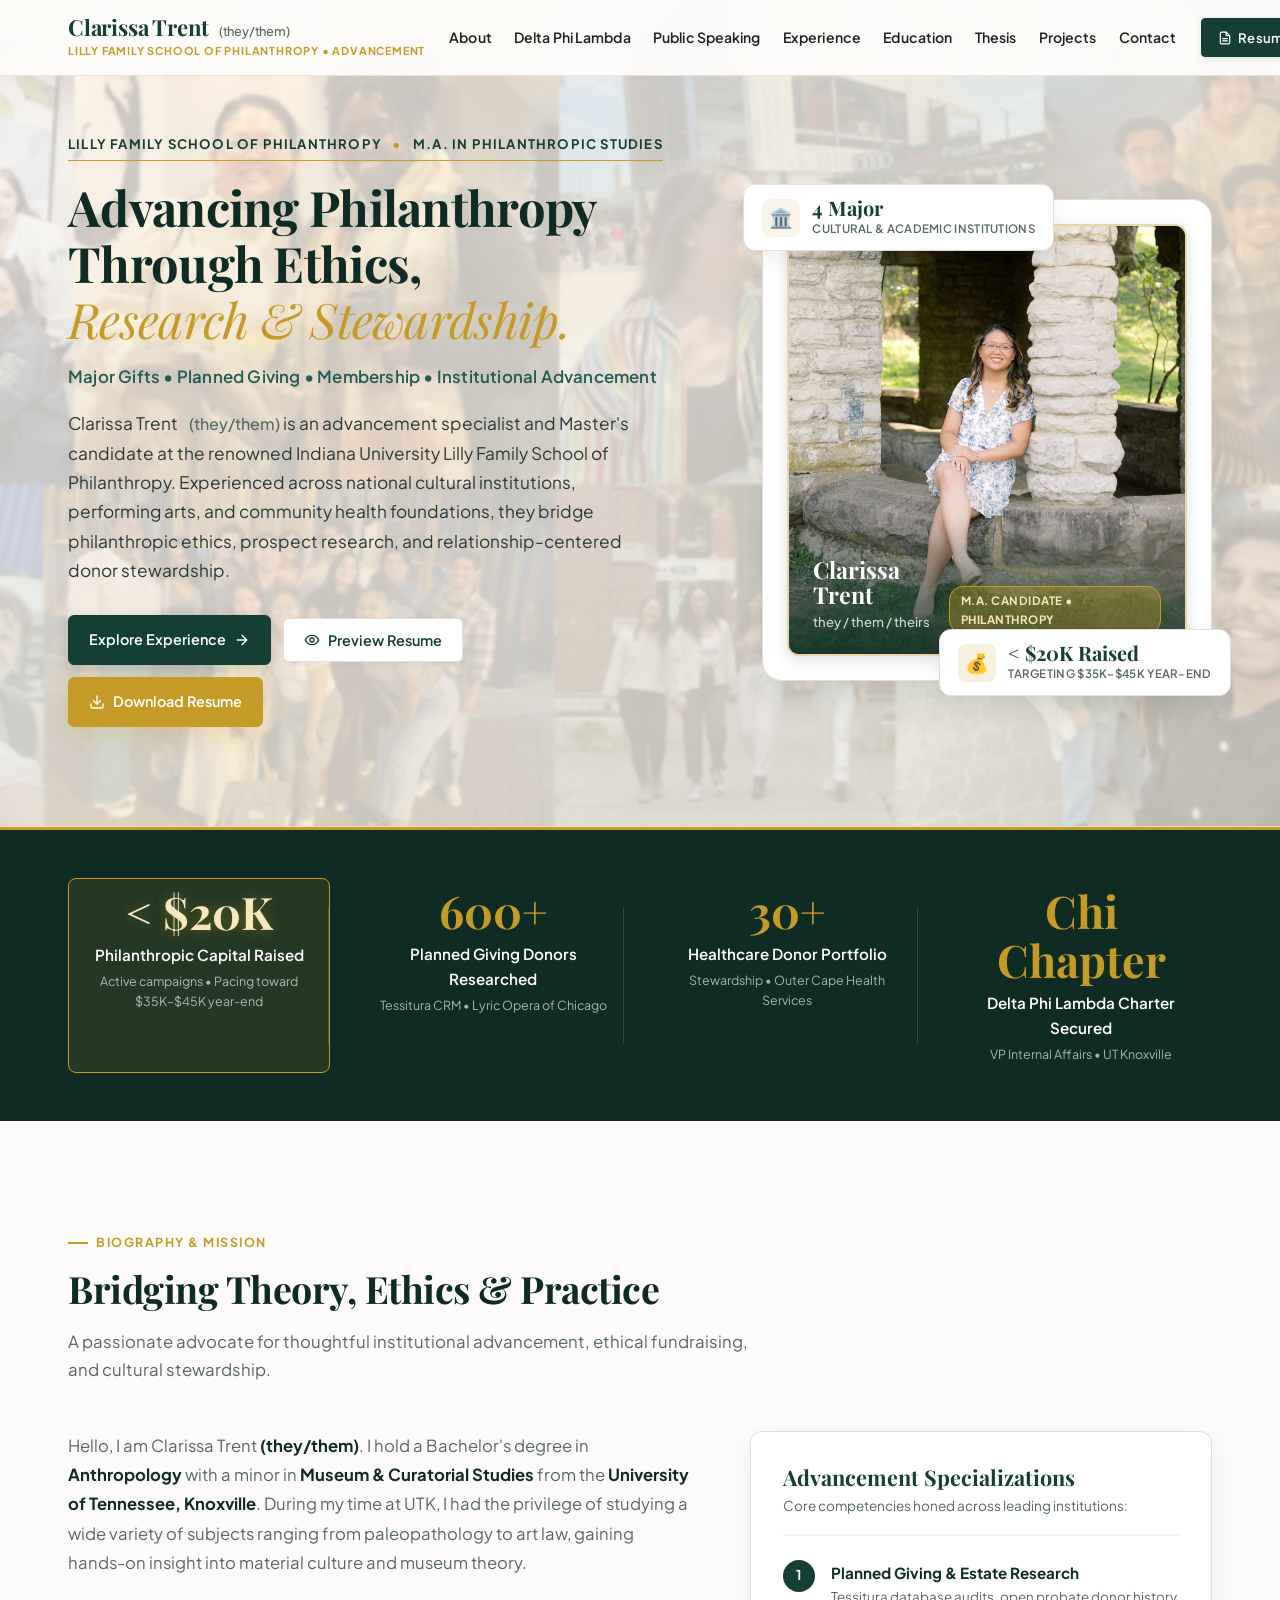
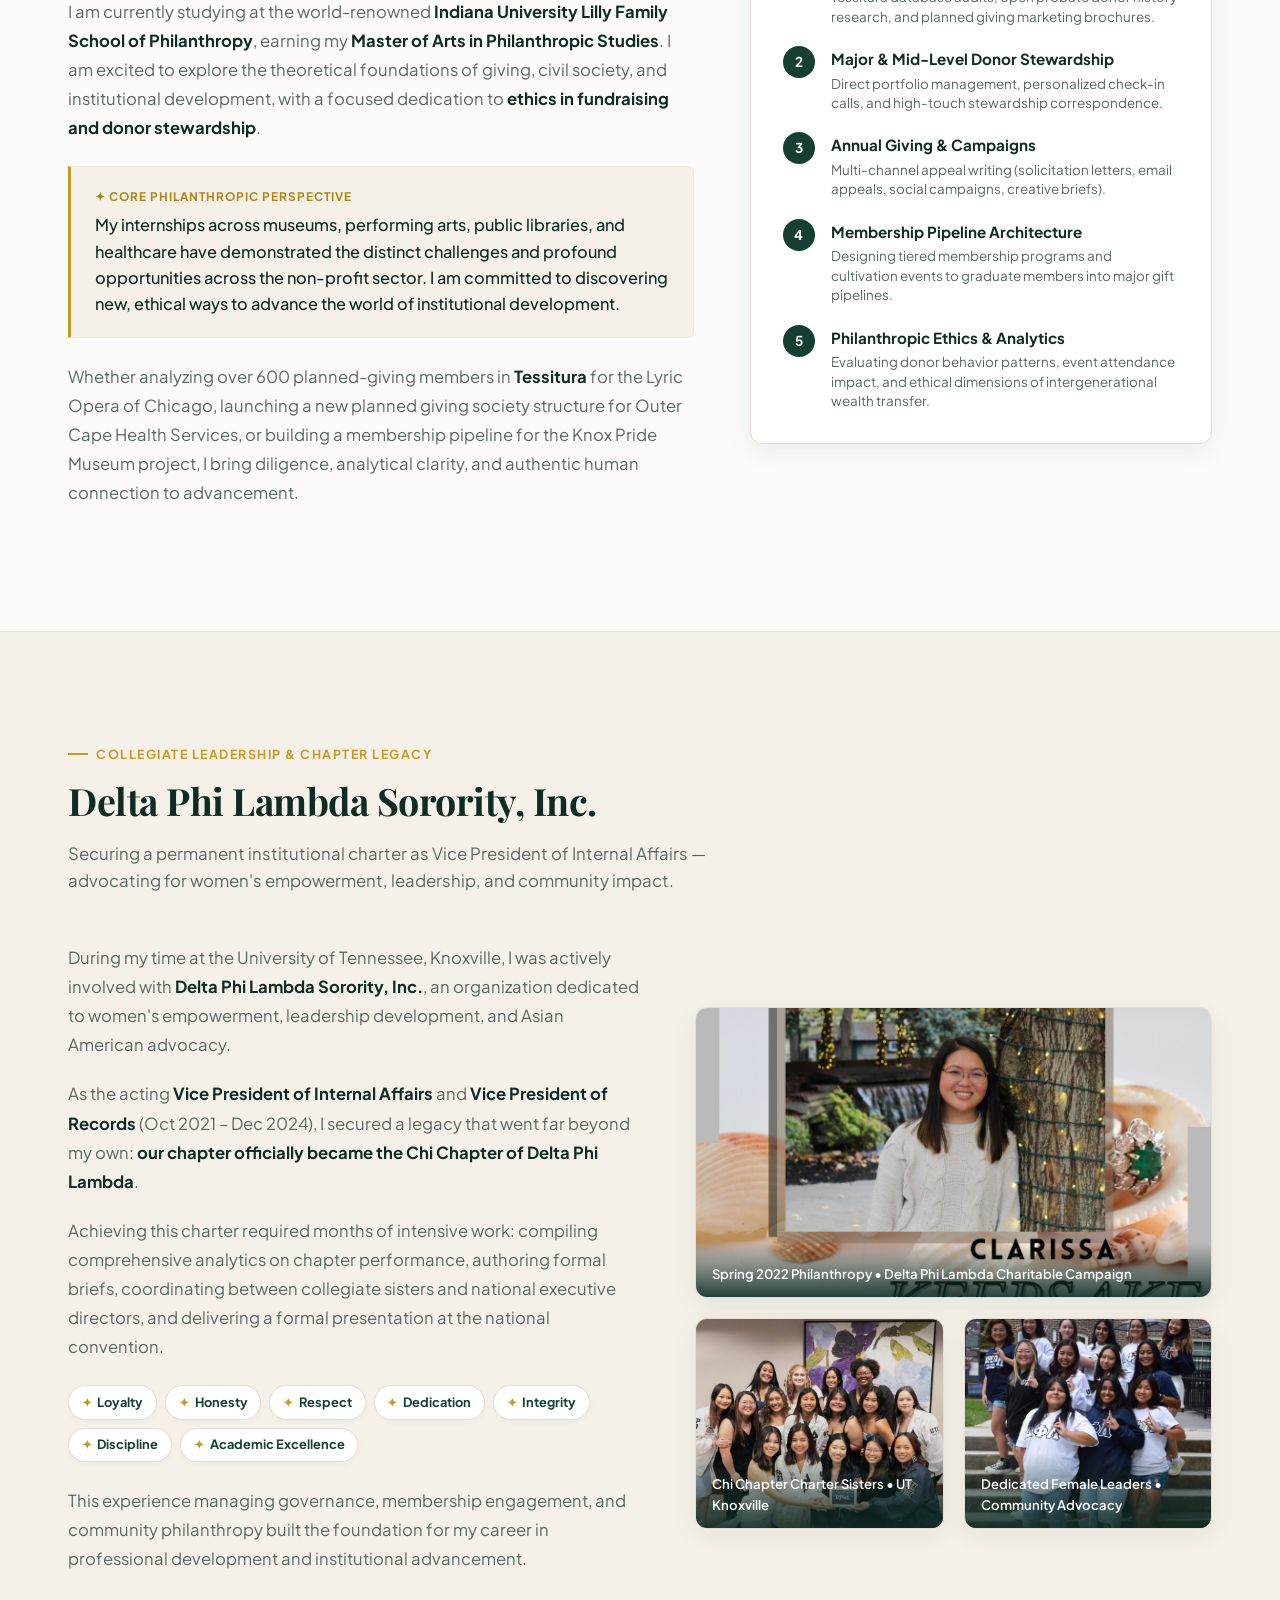
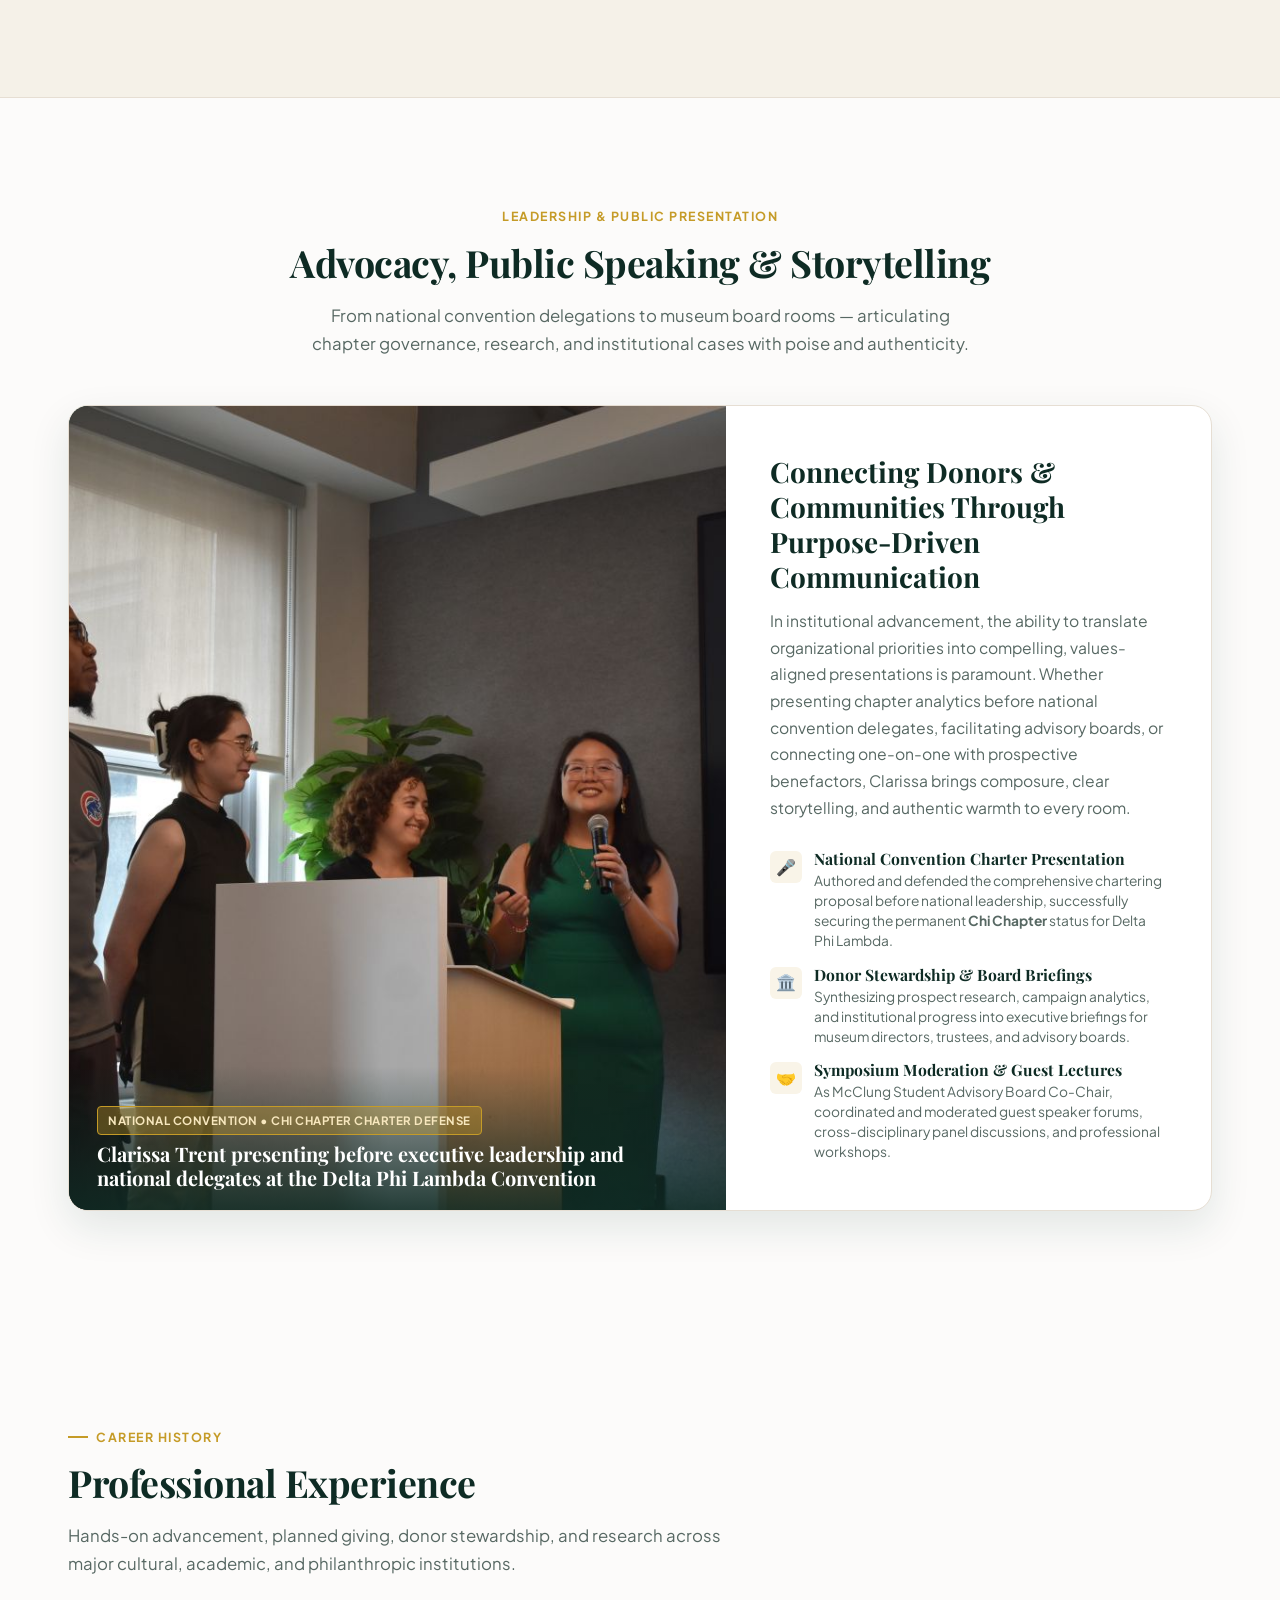
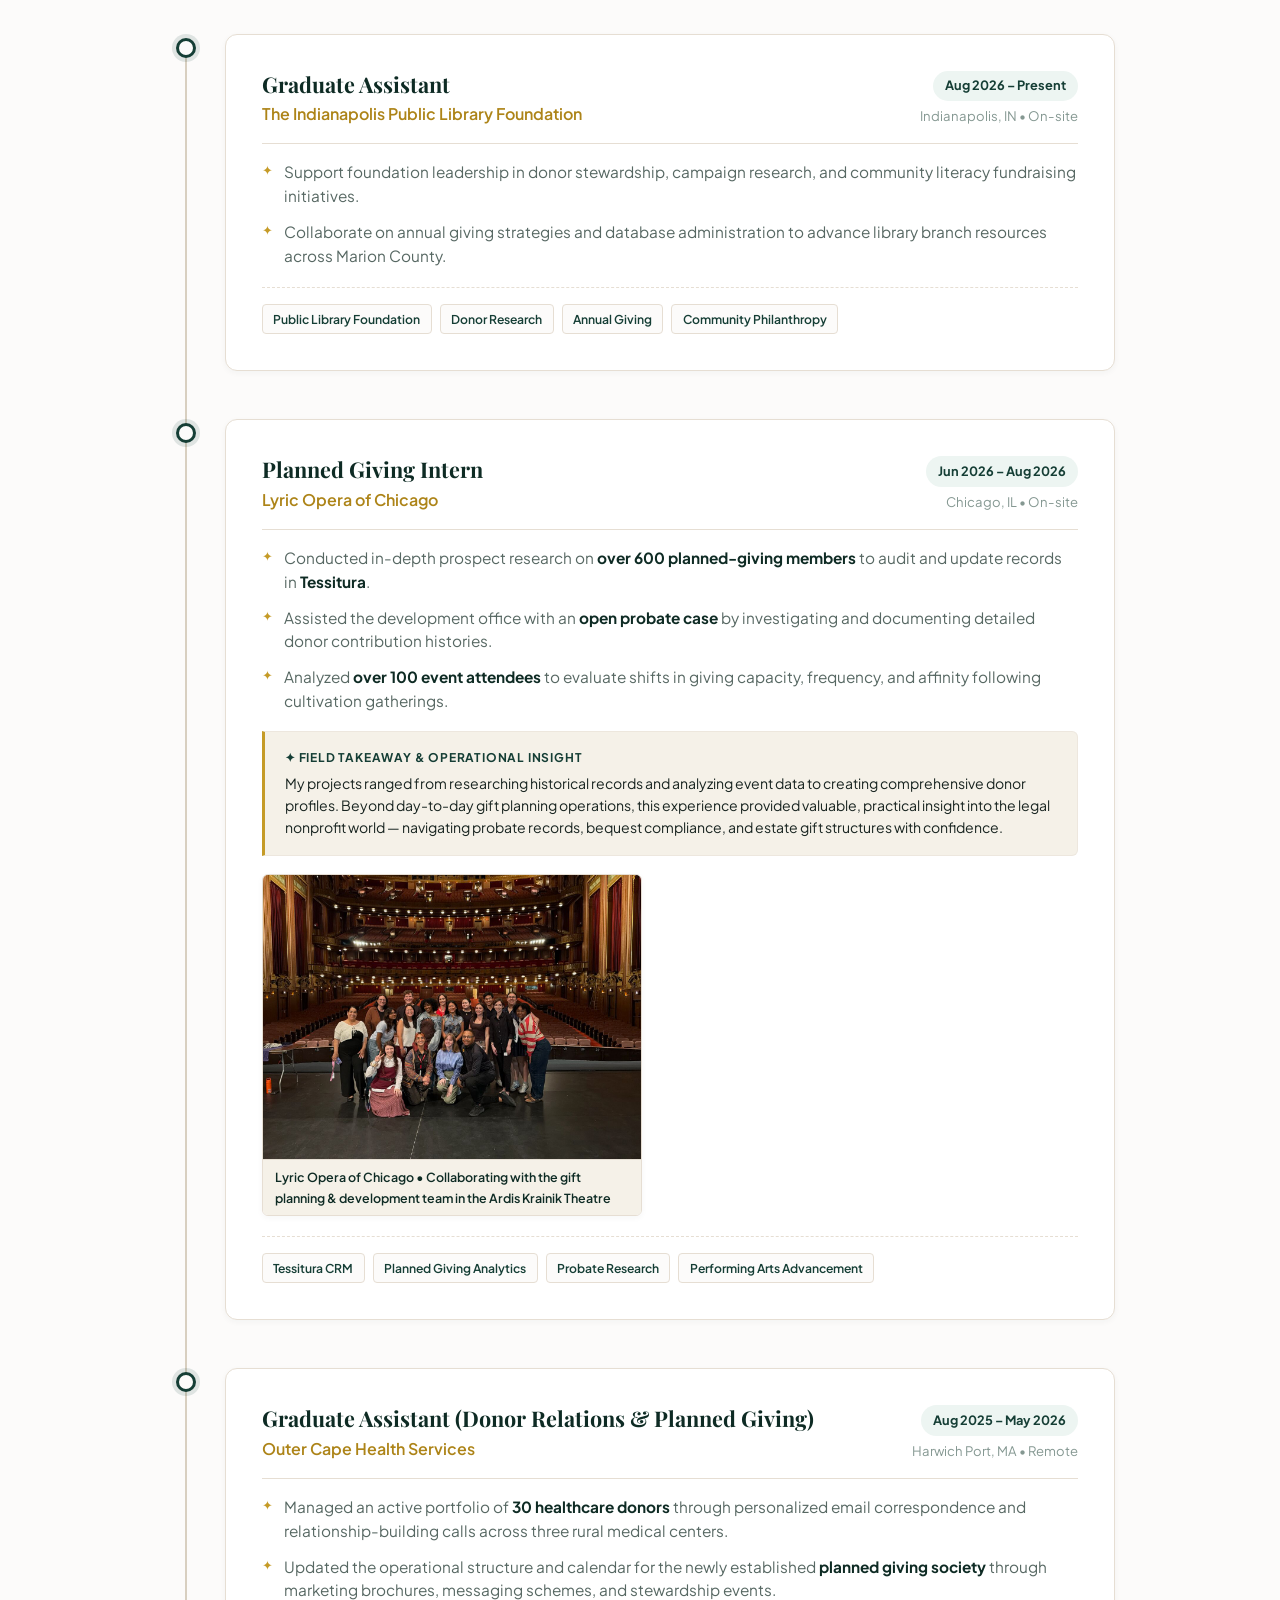
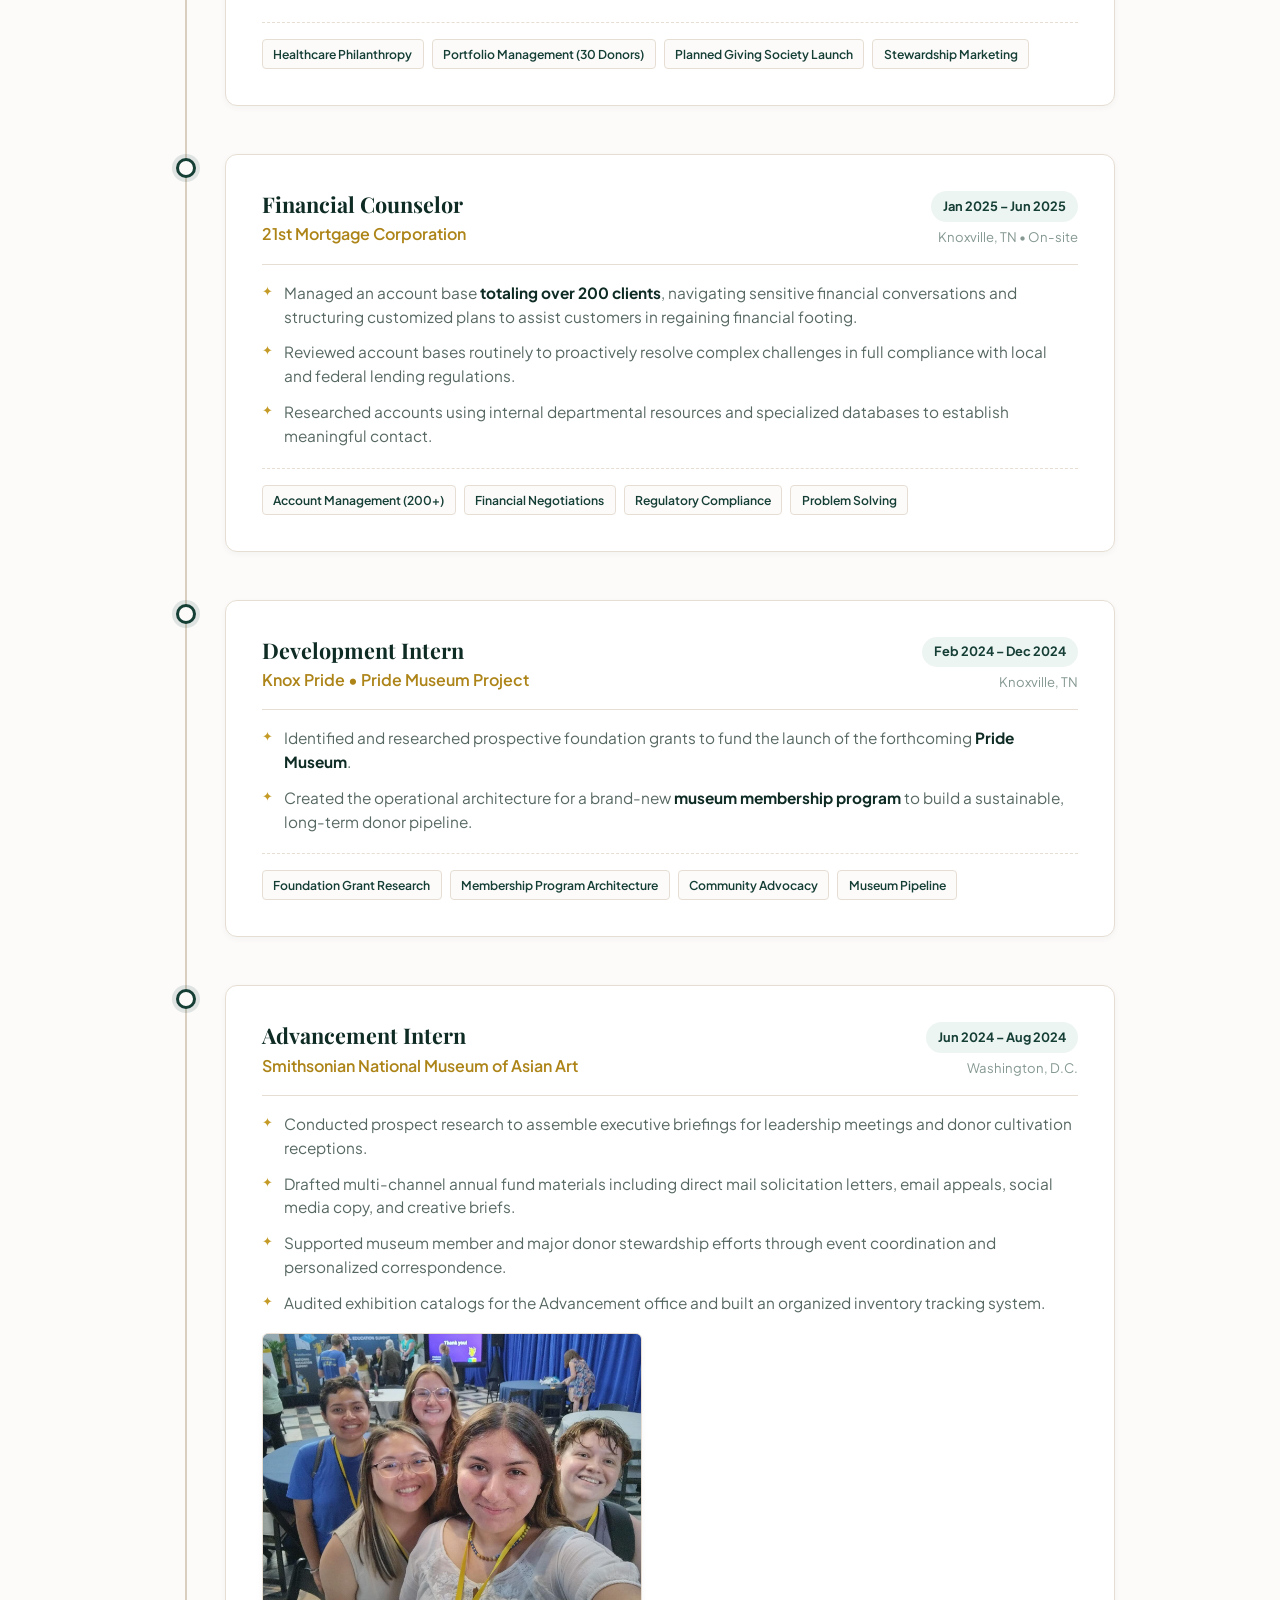
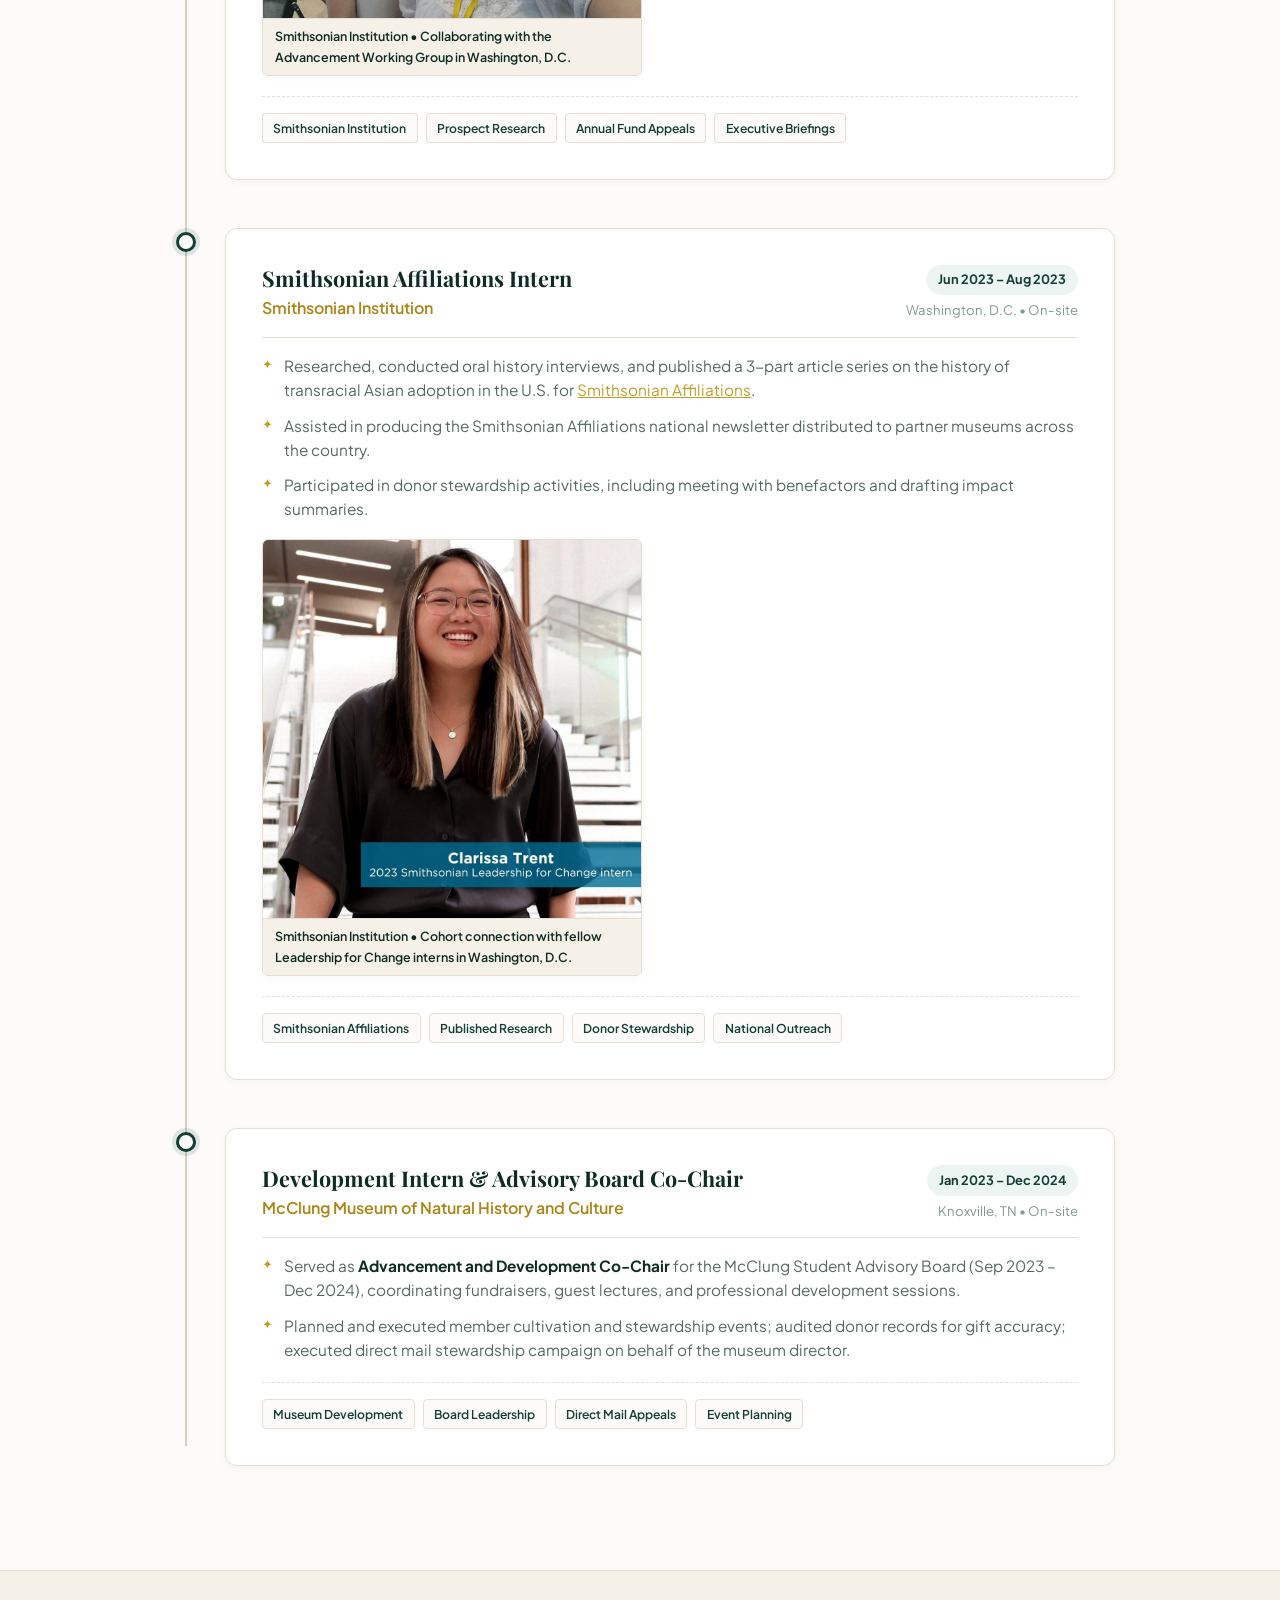
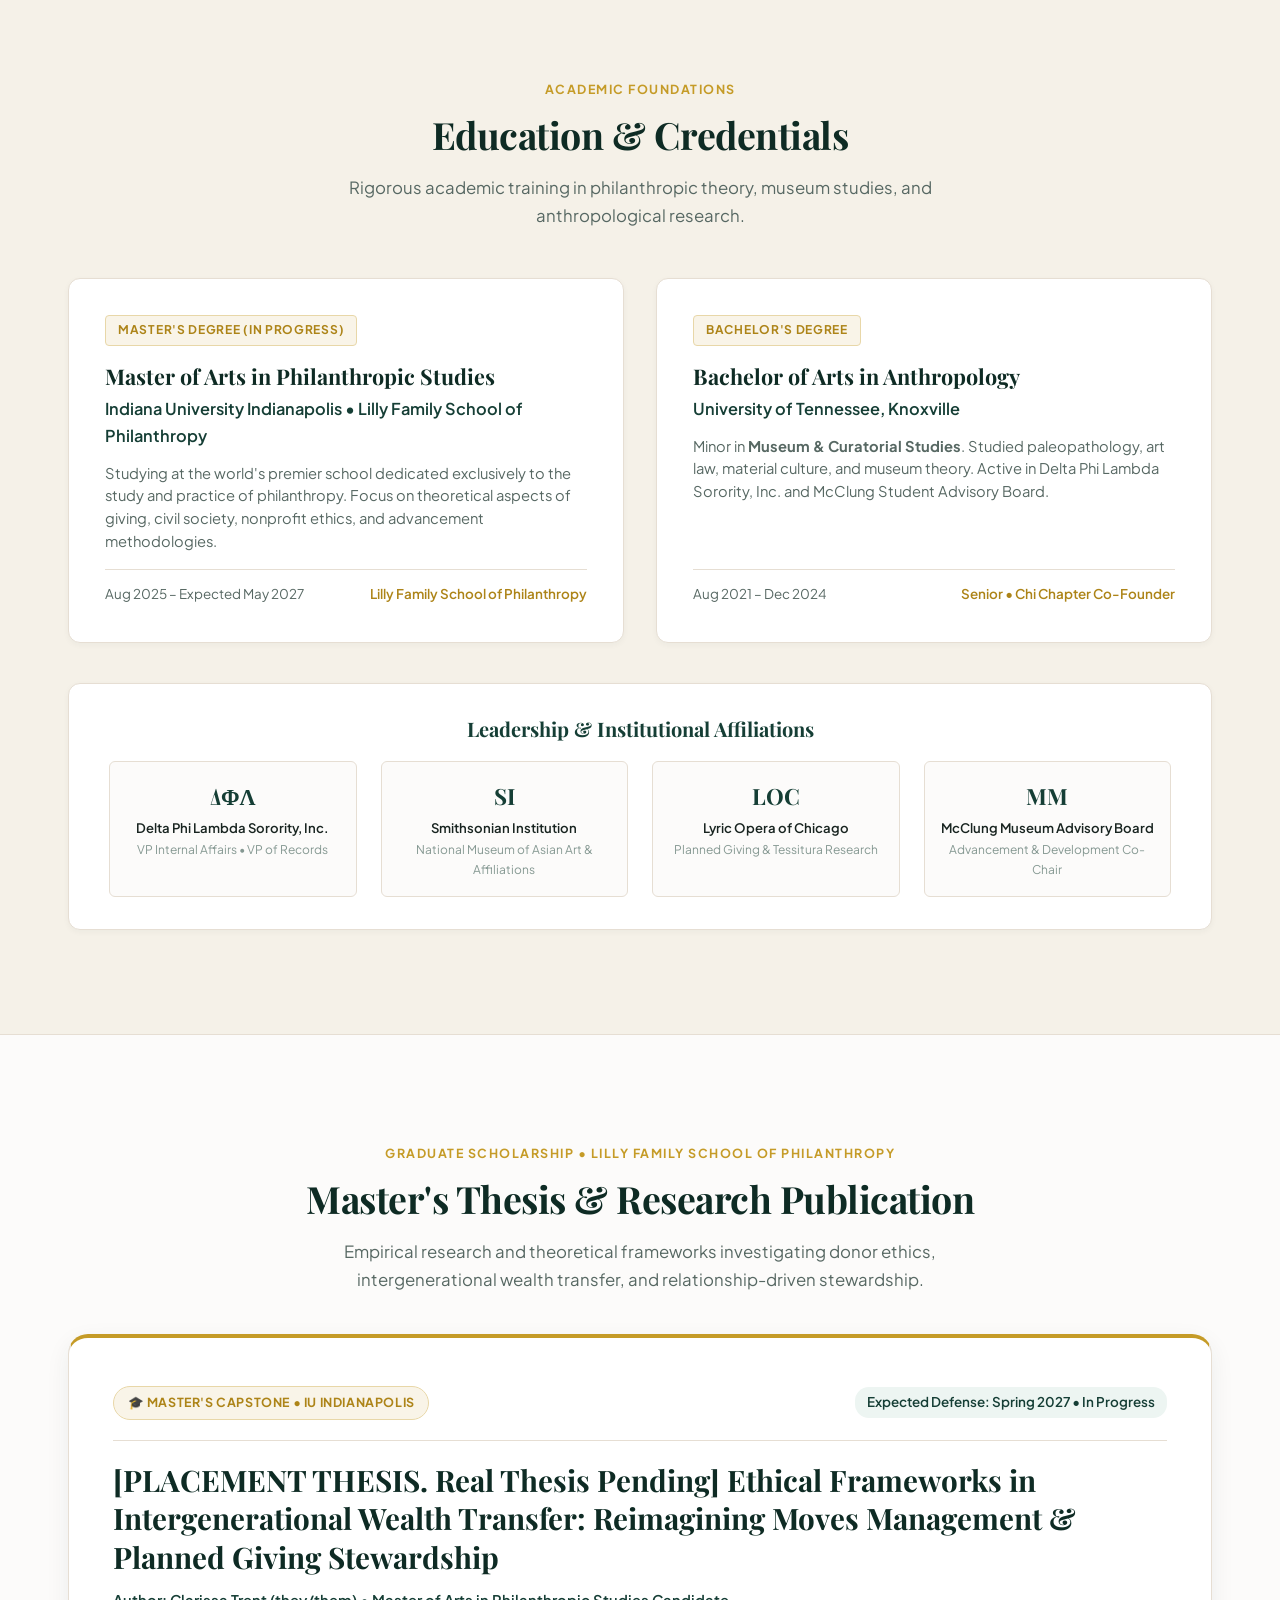
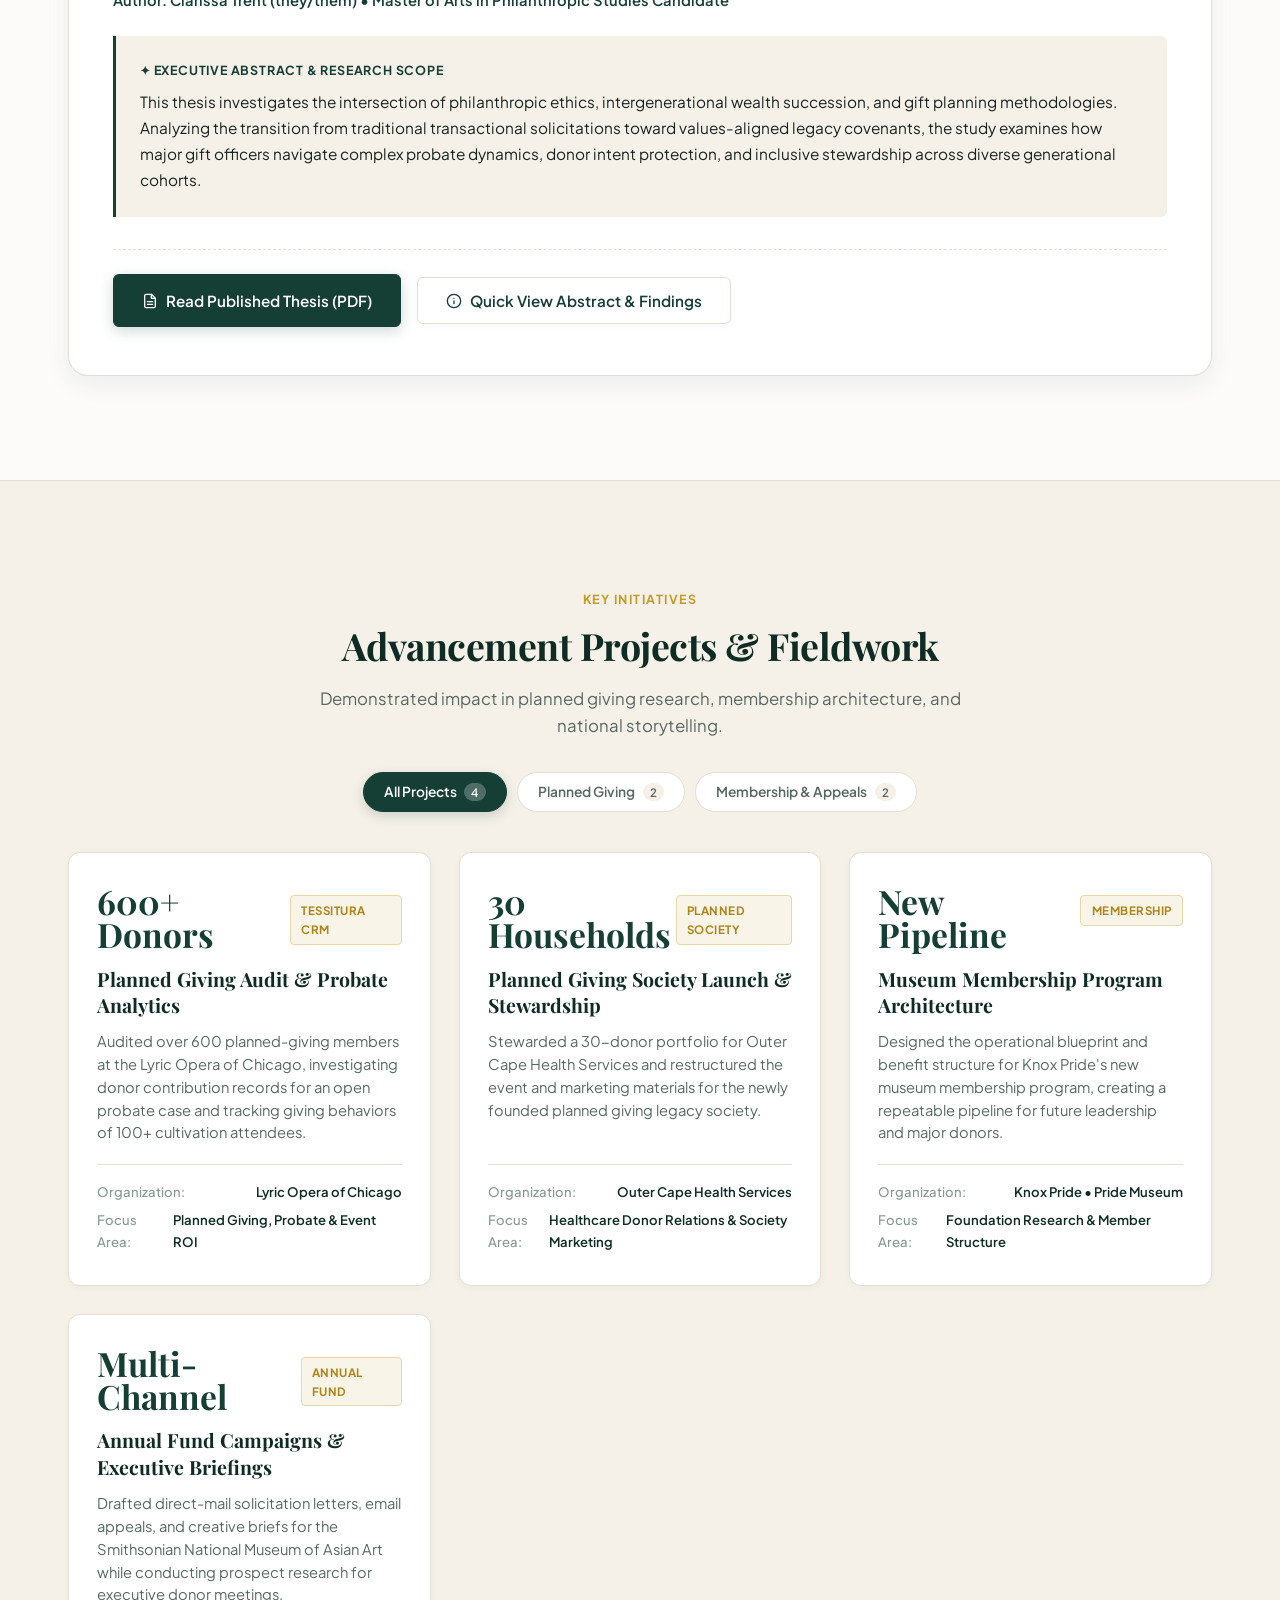
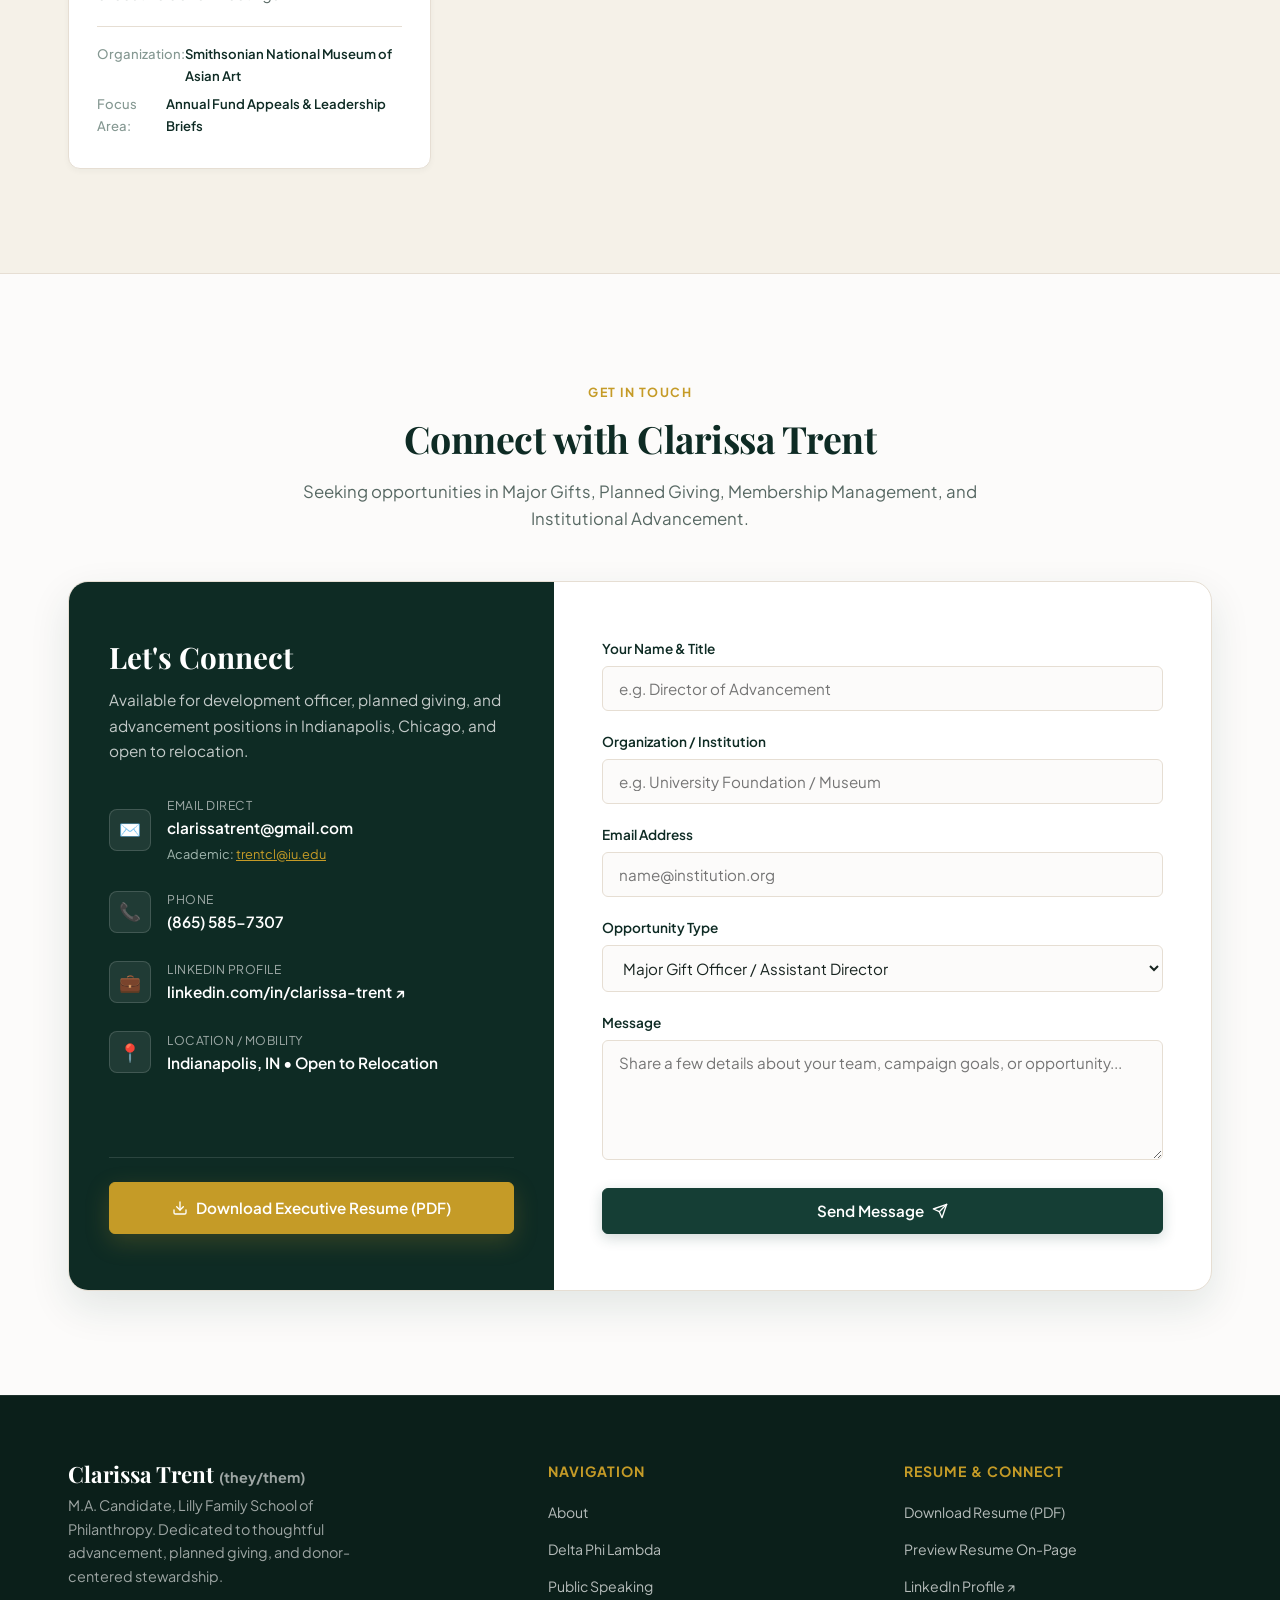
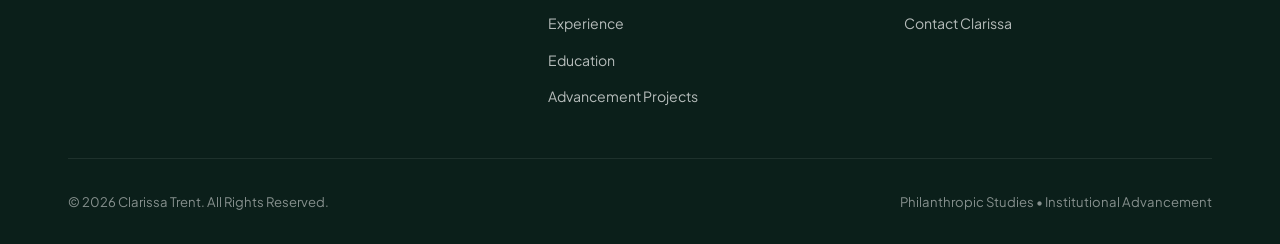
==== commit 6e3bc181: "Add files via upload" ====
--- a/index.html
+++ b/index.html
@@ -52,7 +52,8 @@
 
       <!-- Navigation Resume & Action Buttons -->
       <div class="nav-cta-group">
-        <a href="ClarissaTrentResume.pdf" target="_blank" class="nav-btn-resume" title="Open or download Clarissa's Official PDF Resume">
+        <a href="ClarissaTrentResume.pdf" target="_blank" class="nav-btn-resume"
+          title="Open or download Clarissa's Official PDF Resume">
           <svg xmlns="http://www.w3.org/2000/svg" width="14" height="14" viewBox="0 0 24 24" fill="none"
             stroke="currentColor" stroke-width="2" stroke-linecap="round" stroke-linejoin="round">
             <path d="M14 2H6a2 2 0 0 0-2 2v16a2 2 0 0 0 2 2h12a2 2 0 0 0 2-2V8z"></path>
@@ -136,7 +137,8 @@
       <div class="hero-right">
         <div class="hero-portrait-card">
           <!-- Institutional Experience Badge -->
-          <div class="floating-stat-badge badge-top-left" title="Advancement experience across premier cultural and academic institutions">
+          <div class="floating-stat-badge badge-top-left"
+            title="Advancement experience across premier cultural and academic institutions">
             <div class="badge-icon">🏛️</div>
             <div>
               <div class="badge-val">4 Major</div>
@@ -145,7 +147,8 @@
           </div>
 
           <!-- Philanthropic Capital Raised Highlight Badge -->
-          <div class="floating-stat-badge badge-bottom-right" title="Philanthropic capital raised across campaigns; pacing toward $35K–$45K target">
+          <div class="floating-stat-badge badge-bottom-right"
+            title="Philanthropic capital raised across campaigns; pacing toward $35K–$45K target">
             <div class="badge-icon" style="background: rgba(197, 155, 39, 0.15); color: #c59b27;">💰</div>
             <div>
               <div class="badge-val" id="hero-donor-dollars" style="color: #153e35;">&lt; $20K Raised</div>
@@ -512,7 +515,8 @@
             <div class="exp-photo-thumb">
               <img src="Images/Lyric Opera Group Photo in Opera House.jpg"
                 alt="Lyric Opera of Chicago Advancement Cohort in Opera House">
-              <div class="exp-photo-caption">Lyric Opera of Chicago &bull; Collaborating with the gift planning &amp; development team in the Ardis Krainik Theatre</div>
+              <div class="exp-photo-caption">Lyric Opera of Chicago &bull; Collaborating with the gift planning &amp;
+                development team in the Ardis Krainik Theatre</div>
             </div>
 
             <div class="exp-tags">
@@ -642,7 +646,8 @@
             <div class="exp-photo-thumb">
               <img src="Images/D.C. Smithsonian working group photo.jpg"
                 alt="Smithsonian Advancement Working Group in Washington, D.C.">
-              <div class="exp-photo-caption">Smithsonian Institution &bull; Collaborating with the Advancement Working Group in Washington, D.C.</div>
+              <div class="exp-photo-caption">Smithsonian Institution &bull; Collaborating with the Advancement Working
+                Group in Washington, D.C.</div>
             </div>
 
             <div class="exp-tags">
@@ -683,7 +688,8 @@
             <div class="exp-photo-thumb">
               <img src="Images/Smithsonian Leadership for Change intern 2023 selfie.jpg"
                 alt="Smithsonian Affiliations & Leadership for Change in Washington, D.C.">
-              <div class="exp-photo-caption">Smithsonian Institution &bull; Cohort connection with fellow Leadership for Change interns in Washington, D.C.</div>
+              <div class="exp-photo-caption">Smithsonian Institution &bull; Cohort connection with fellow Leadership for
+                Change interns in Washington, D.C.</div>
             </div>
 
             <div class="exp-tags">
@@ -828,7 +834,8 @@
 
         <!-- THESIS TITLE: Replace placeholder with exact approved thesis title -->
         <h3 class="thesis-title-text">
-          Ethical Frameworks in Intergenerational Wealth Transfer: Reimagining Moves Management &amp; Planned Giving
+          [PLACEMENT THESIS. Real Thesis Pending] Ethical Frameworks in Intergenerational Wealth Transfer: Reimagining
+          Moves Management &amp; Planned Giving
           Stewardship
         </h3>
 
@@ -1016,7 +1023,9 @@
                   <div class="channel-label">Email Direct</div>
                   <a href="mailto:clarissatrent@gmail.com" class="channel-val js-copy-text"
                     data-copy="clarissatrent@gmail.com" title="Click to copy email">clarissatrent@gmail.com</a>
-                  <div style="font-size: 0.8rem; color: #a3b8b0; margin-top: 2px;">Academic: <a href="mailto:trentcl@iu.edu" style="color: #c59b27; text-decoration: underline;">trentcl@iu.edu</a></div>
+                  <div style="font-size: 0.8rem; color: #a3b8b0; margin-top: 2px;">Academic: <a
+                      href="mailto:trentcl@iu.edu"
+                      style="color: #c59b27; text-decoration: underline;">trentcl@iu.edu</a></div>
                 </div>
               </div>
 
@@ -1158,11 +1167,14 @@
               style="font-family: var(--font-serif); font-size: 11pt; font-weight: 700; color: #153e35; text-transform: uppercase; border-bottom: 1px solid #cbd5e1; padding-bottom: 2px; margin-bottom: 6px;">
               Education</div>
             <div style="display: flex; justify-content: space-between; font-size: 9pt; flex-wrap: wrap;">
-              <div><strong>Indiana University, Indianapolis &bull; Lilly Family School of Philanthropy</strong><br>Master of Arts in Philanthropic Studies</div>
+              <div><strong>Indiana University, Indianapolis &bull; Lilly Family School of
+                  Philanthropy</strong><br>Master of Arts in Philanthropic Studies</div>
               <div style="color: #64748b;">Expected May 2027</div>
             </div>
-            <div style="display: flex; justify-content: space-between; font-size: 9pt; margin-top: 6px; flex-wrap: wrap;">
-              <div><strong>University of Tennessee, Knoxville</strong><br>Bachelor of Arts in Anthropology | Minor: Museum &amp; Curatorial Studies</div>
+            <div
+              style="display: flex; justify-content: space-between; font-size: 9pt; margin-top: 6px; flex-wrap: wrap;">
+              <div><strong>University of Tennessee, Knoxville</strong><br>Bachelor of Arts in Anthropology | Minor:
+                Museum &amp; Curatorial Studies</div>
               <div style="color: #64748b;">Dec 2024</div>
             </div>
           </div>
@@ -1172,14 +1184,25 @@
               style="font-family: var(--font-serif); font-size: 11pt; font-weight: 700; color: #153e35; text-transform: uppercase; border-bottom: 1px solid #cbd5e1; padding-bottom: 2px; margin-bottom: 8px;">
               Experience Highlights</div>
             <ul style="margin: 0 0 0 16px; font-size: 8.5pt; color: #334155; line-height: 1.45;">
-              <li><strong>Lyric Opera of Chicago:</strong> Gift Planning Intern (Jun 2026 &ndash; Aug 2026). Researched current Planned Givers &amp; Estates in CRM; conducted prospect research on IL-based donors; assisted with open probate case.</li>
-              <li><strong>Outer Cape Health Services:</strong> Graduate Assistantship (Aug 2025 &ndash; May 2026). Managed 30-donor portfolio; designed planned giving society structure &amp; event schedule; engaged younger and lapsed donors.</li>
-              <li><strong>21st Mortgage Corporation:</strong> Financial Counselor (Jan 2025 &ndash; Jun 2025). Managed 200+ accounts, navigating complex financial solutions in compliance with local/federal laws.</li>
-              <li><strong>University of Tennessee:</strong> Student Assistant (German Dept) &amp; Office Assistant (Housing Dept) (Feb 2024 &ndash; Dec 2024).</li>
-              <li><strong>Smithsonian National Museum of Asian Art:</strong> Advancement Intern (Jun 2024 &ndash; Aug 2024). Annual fund campaigns, prospect research, and donor cultivation correspondence.</li>
-              <li><strong>Emerson Collective Youth Collaborative, Smithsonian Institution:</strong> Affiliations Intern (Jun 2023 &ndash; Aug 2023). Published adoption research series; national newsletter; donor stewardship.</li>
-              <li><strong>McClung Museum of Natural History &amp; Culture:</strong> Development Intern (Jan 2023 &ndash; May 2023). Donor audits, stewardship events, and mailed campaign execution.</li>
-              <li><strong>Delta Phi Lambda Sorority, Inc.:</strong> VP Records (2024), Philanthropy Chair (2021&ndash;2024), VP Internal (2023&ndash;2024). Spearheaded Chi Chapter chartering.</li>
+              <li><strong>Lyric Opera of Chicago:</strong> Gift Planning Intern (Jun 2026 &ndash; Aug 2026). Researched
+                current Planned Givers &amp; Estates in CRM; conducted prospect research on IL-based donors; assisted
+                with open probate case.</li>
+              <li><strong>Outer Cape Health Services:</strong> Graduate Assistantship (Aug 2025 &ndash; May 2026).
+                Managed 30-donor portfolio; designed planned giving society structure &amp; event schedule; engaged
+                younger and lapsed donors.</li>
+              <li><strong>21st Mortgage Corporation:</strong> Financial Counselor (Jan 2025 &ndash; Jun 2025). Managed
+                200+ accounts, navigating complex financial solutions in compliance with local/federal laws.</li>
+              <li><strong>University of Tennessee:</strong> Student Assistant (German Dept) &amp; Office Assistant
+                (Housing Dept) (Feb 2024 &ndash; Dec 2024).</li>
+              <li><strong>Smithsonian National Museum of Asian Art:</strong> Advancement Intern (Jun 2024 &ndash; Aug
+                2024). Annual fund campaigns, prospect research, and donor cultivation correspondence.</li>
+              <li><strong>Emerson Collective Youth Collaborative, Smithsonian Institution:</strong> Affiliations Intern
+                (Jun 2023 &ndash; Aug 2023). Published adoption research series; national newsletter; donor stewardship.
+              </li>
+              <li><strong>McClung Museum of Natural History &amp; Culture:</strong> Development Intern (Jan 2023 &ndash;
+                May 2023). Donor audits, stewardship events, and mailed campaign execution.</li>
+              <li><strong>Delta Phi Lambda Sorority, Inc.:</strong> VP Records (2024), Philanthropy Chair
+                (2021&ndash;2024), VP Internal (2023&ndash;2024). Spearheaded Chi Chapter chartering.</li>
             </ul>
           </div>
 
@@ -1189,7 +1212,8 @@
               Technical Skills &amp; CRMs</div>
             <p style="font-size: 8.5pt; color: #334155; margin: 0; line-height: 1.45;">
               <strong>Fundraising &amp; Database:</strong> Tessitura, PANDA, Donor Perfect, Bloomerang, iWave<br>
-              <strong>Digital &amp; Productivity:</strong> Microsoft Office Suite, Google Suite, Canva, WordPress, Clipchamp
+              <strong>Digital &amp; Productivity:</strong> Microsoft Office Suite, Google Suite, Canva, WordPress,
+              Clipchamp
             </p>
           </div>
         </div>
@@ -1208,7 +1232,12 @@
         <div class="modal-actions">
           <!-- [UPDATE HERE]: When thesis.pdf exists, this link opens the full text -->
           <a href="thesis.pdf" target="_blank" class="modal-btn-download">
-            <svg xmlns="http://www.w3.org/2000/svg" width="14" height="14" viewBox="0 0 24 24" fill="none" stroke="currentColor" stroke-width="2" stroke-linecap="round" stroke-linejoin="round"><path d="M21 15v4a2 2 0 0 1-2 2H5a2 2 0 0 1-2-2v-4"></path><polyline points="7 10 12 15 17 10"></polyline><line x1="12" y1="15" x2="12" y2="3"></line></svg>
+            <svg xmlns="http://www.w3.org/2000/svg" width="14" height="14" viewBox="0 0 24 24" fill="none"
+              stroke="currentColor" stroke-width="2" stroke-linecap="round" stroke-linejoin="round">
+              <path d="M21 15v4a2 2 0 0 1-2 2H5a2 2 0 0 1-2-2v-4"></path>
+              <polyline points="7 10 12 15 17 10"></polyline>
+              <line x1="12" y1="15" x2="12" y2="3"></line>
+            </svg>
             <span>Open Thesis PDF</span>
           </a>
           <button class="modal-close-btn" id="thesis-modal-close-btn" aria-label="Close Thesis Window">&times;</button>
@@ -1218,33 +1247,47 @@
       <div class="modal-body">
         <div class="resume-paper-view">
           <div style="border-bottom: 2px solid #153e35; padding-bottom: 12px; margin-bottom: 16px;">
-            <div style="font-size: 8.5pt; font-weight: 700; color: #c59b27; text-transform: uppercase; letter-spacing: 0.8px;">Indiana University &bull; Lilly Family School of Philanthropy</div>
-            <h2 style="font-family: var(--font-serif); font-size: 16pt; color: #153e35; margin: 4px 0 6px; line-height: 1.3;">
-              Ethical Frameworks in Intergenerational Wealth Transfer: Reimagining Moves Management &amp; Planned Giving Stewardship
+            <div
+              style="font-size: 8.5pt; font-weight: 700; color: #c59b27; text-transform: uppercase; letter-spacing: 0.8px;">
+              Indiana University &bull; Lilly Family School of Philanthropy</div>
+            <h2
+              style="font-family: var(--font-serif); font-size: 16pt; color: #153e35; margin: 4px 0 6px; line-height: 1.3;">
+              Ethical Frameworks in Intergenerational Wealth Transfer: Reimagining Moves Management &amp; Planned Giving
+              Stewardship
             </h2>
             <div style="font-size: 8.8pt; color: #64748b;">
-              Candidate: <strong>Clarissa Trent (they/them)</strong> &bull; Degree: Master of Arts in Philanthropic Studies
+              Candidate: <strong>Clarissa Trent (they/them)</strong> &bull; Degree: Master of Arts in Philanthropic
+              Studies
             </div>
           </div>
 
           <div style="margin-bottom: 14px;">
-            <div style="font-family: var(--font-serif); font-size: 11pt; font-weight: 700; color: #153e35; text-transform: uppercase; border-bottom: 1px solid #cbd5e1; padding-bottom: 2px; margin-bottom: 6px;">
+            <div
+              style="font-family: var(--font-serif); font-size: 11pt; font-weight: 700; color: #153e35; text-transform: uppercase; border-bottom: 1px solid #cbd5e1; padding-bottom: 2px; margin-bottom: 6px;">
               Research Abstract
             </div>
             <p style="font-size: 9pt; color: #334155; line-height: 1.55; margin: 0 0 8px;">
-              As the multi-trillion-dollar intergenerational wealth transfer accelerates, institutional advancement offices confront unprecedented ethical and operational transformations. This research explores how gift officers and philanthropy leaders balance fiduciary obligations, donor intent protection, and family governance while maintaining ethical integrity in planned gift solicitations.
+              As the multi-trillion-dollar intergenerational wealth transfer accelerates, institutional advancement
+              offices confront unprecedented ethical and operational transformations. This research explores how gift
+              officers and philanthropy leaders balance fiduciary obligations, donor intent protection, and family
+              governance while maintaining ethical integrity in planned gift solicitations.
             </p>
           </div>
 
           <div style="margin-bottom: 12px;">
-            <div style="font-family: var(--font-serif); font-size: 11pt; font-weight: 700; color: #153e35; text-transform: uppercase; border-bottom: 1px solid #cbd5e1; padding-bottom: 2px; margin-bottom: 6px;">
+            <div
+              style="font-family: var(--font-serif); font-size: 11pt; font-weight: 700; color: #153e35; text-transform: uppercase; border-bottom: 1px solid #cbd5e1; padding-bottom: 2px; margin-bottom: 6px;">
               Core Chapters &amp; Theoretical Inquiries
             </div>
             <ul style="margin: 0 0 0 16px; font-size: 8.8pt; color: #334155; line-height: 1.45;">
-              <li><strong>Chapter I: Foundations of Philanthropic Ethics</strong> &mdash; Historical evolution of donor intent from common law to modern endowment bylaws.</li>
-              <li><strong>Chapter II: The Legal &amp; Probate Landscape</strong> &mdash; Operational case studies in bequest enforcement, probate litigation, and testamentary trust administration.</li>
-              <li><strong>Chapter III: Moves Management for Next-Gen Benefactors</strong> &mdash; Adapting cultivation cycles for millennial and Gen Z benefactors focused on trust and transparency.</li>
-              <li><strong>Chapter IV: Model Stewardship Matrix</strong> &mdash; An empirical framework for values-aligned planned giving programs across higher education and healthcare.</li>
+              <li><strong>Chapter I: Foundations of Philanthropic Ethics</strong> &mdash; Historical evolution of donor
+                intent from common law to modern endowment bylaws.</li>
+              <li><strong>Chapter II: The Legal &amp; Probate Landscape</strong> &mdash; Operational case studies in
+                bequest enforcement, probate litigation, and testamentary trust administration.</li>
+              <li><strong>Chapter III: Moves Management for Next-Gen Benefactors</strong> &mdash; Adapting cultivation
+                cycles for millennial and Gen Z benefactors focused on trust and transparency.</li>
+              <li><strong>Chapter IV: Model Stewardship Matrix</strong> &mdash; An empirical framework for
+                values-aligned planned giving programs across higher education and healthcare.</li>
             </ul>
           </div>
         </div>
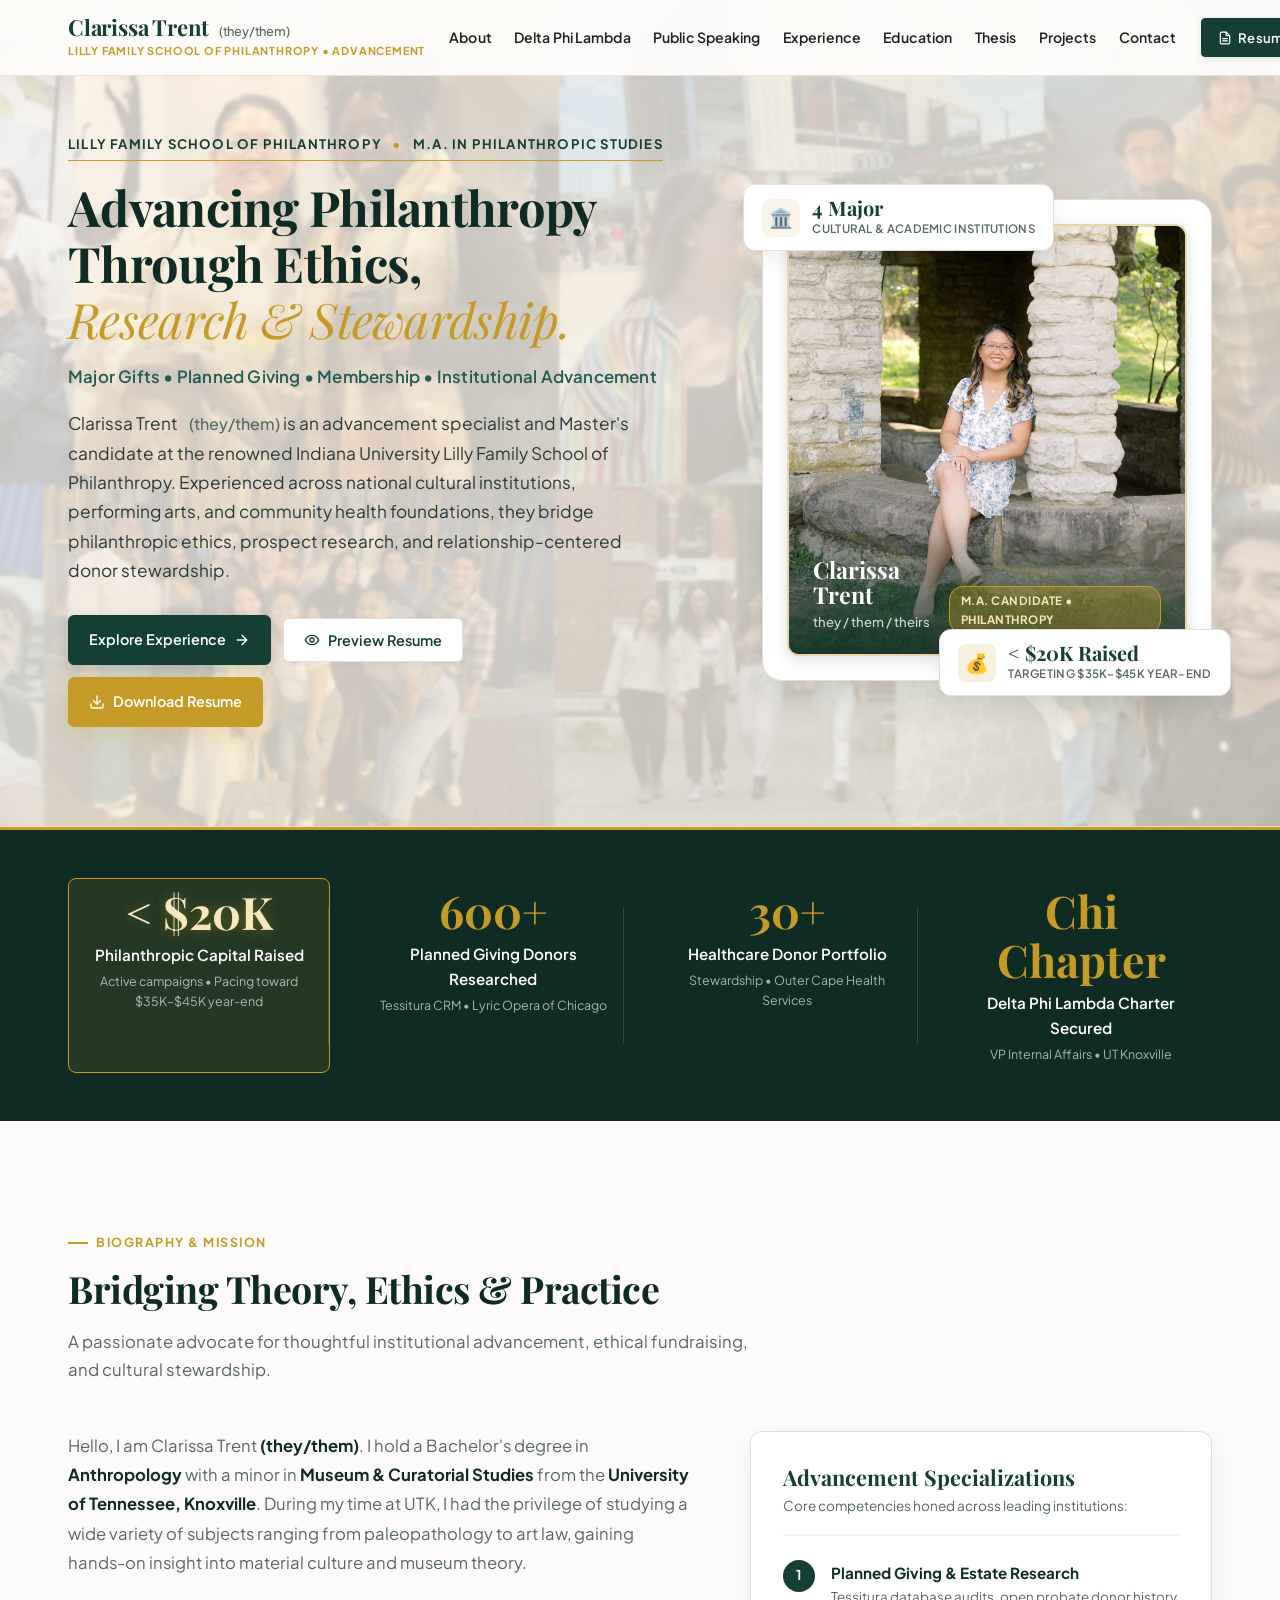
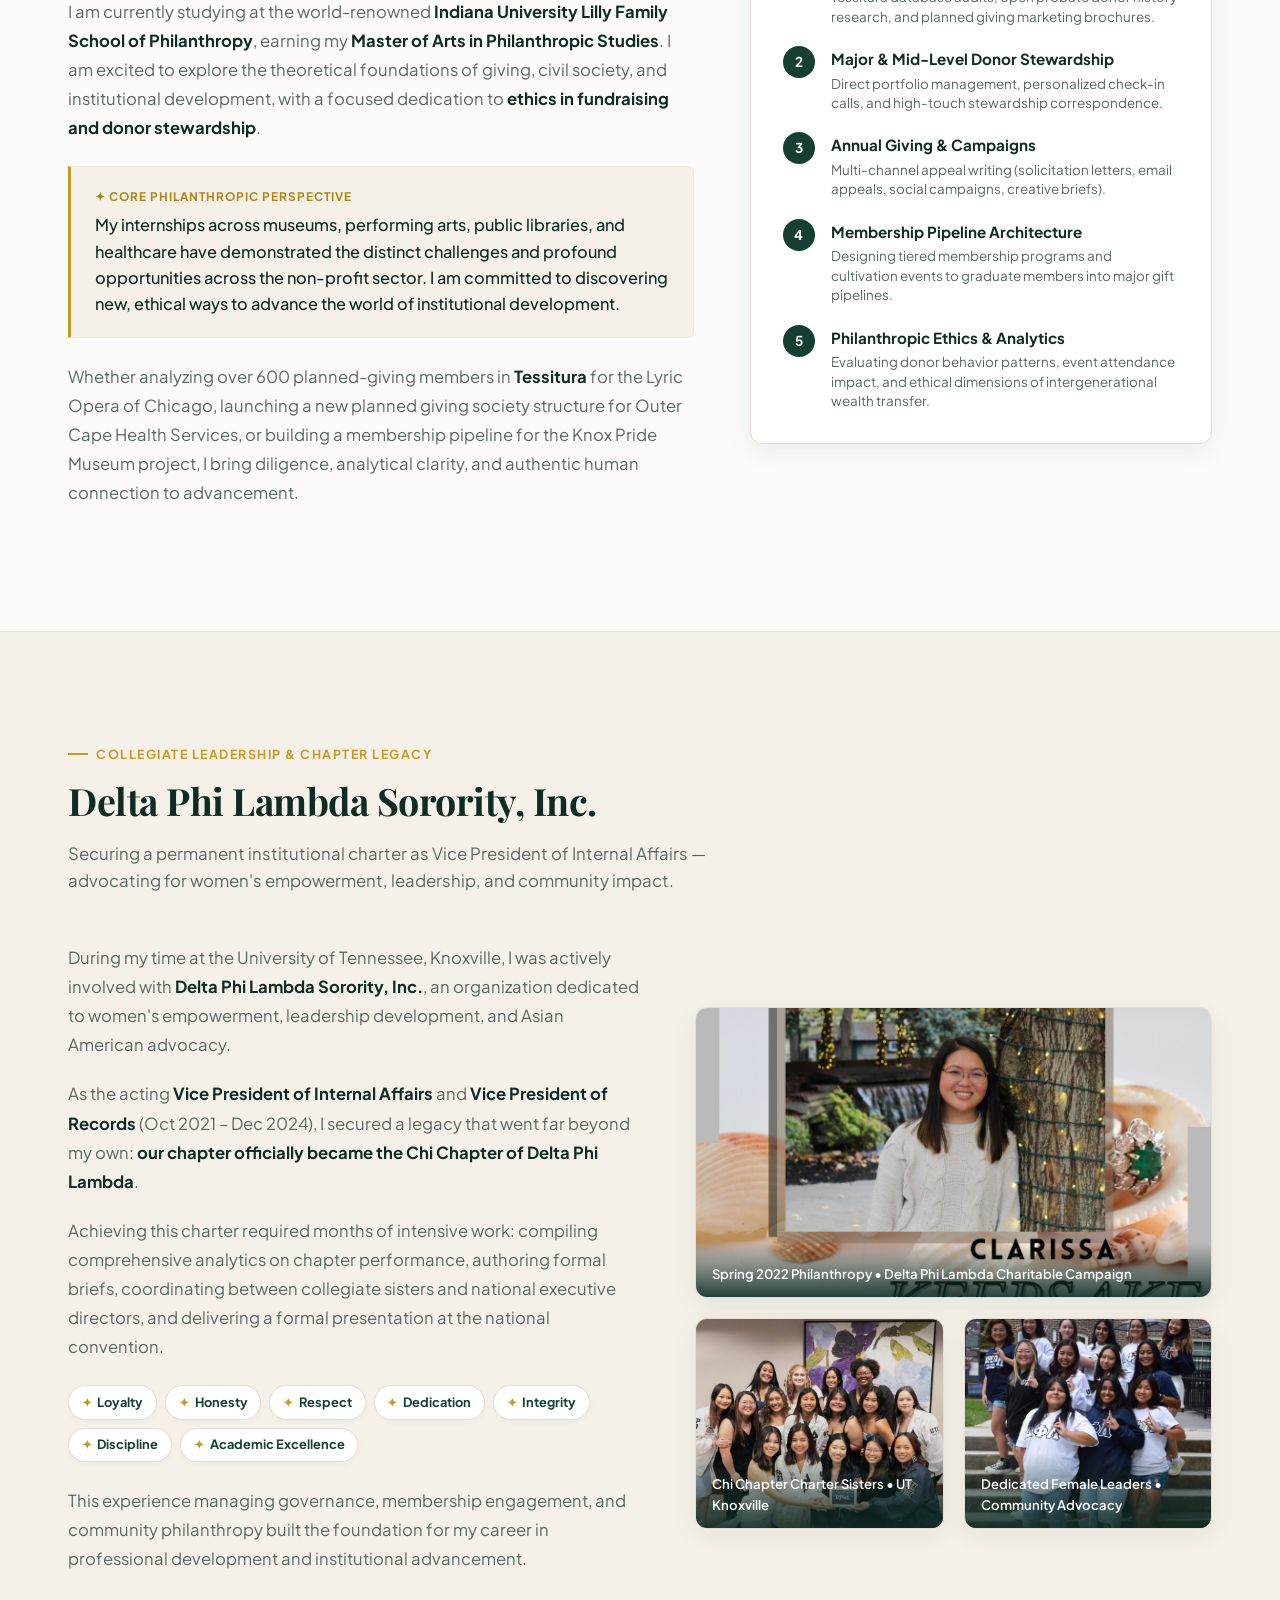
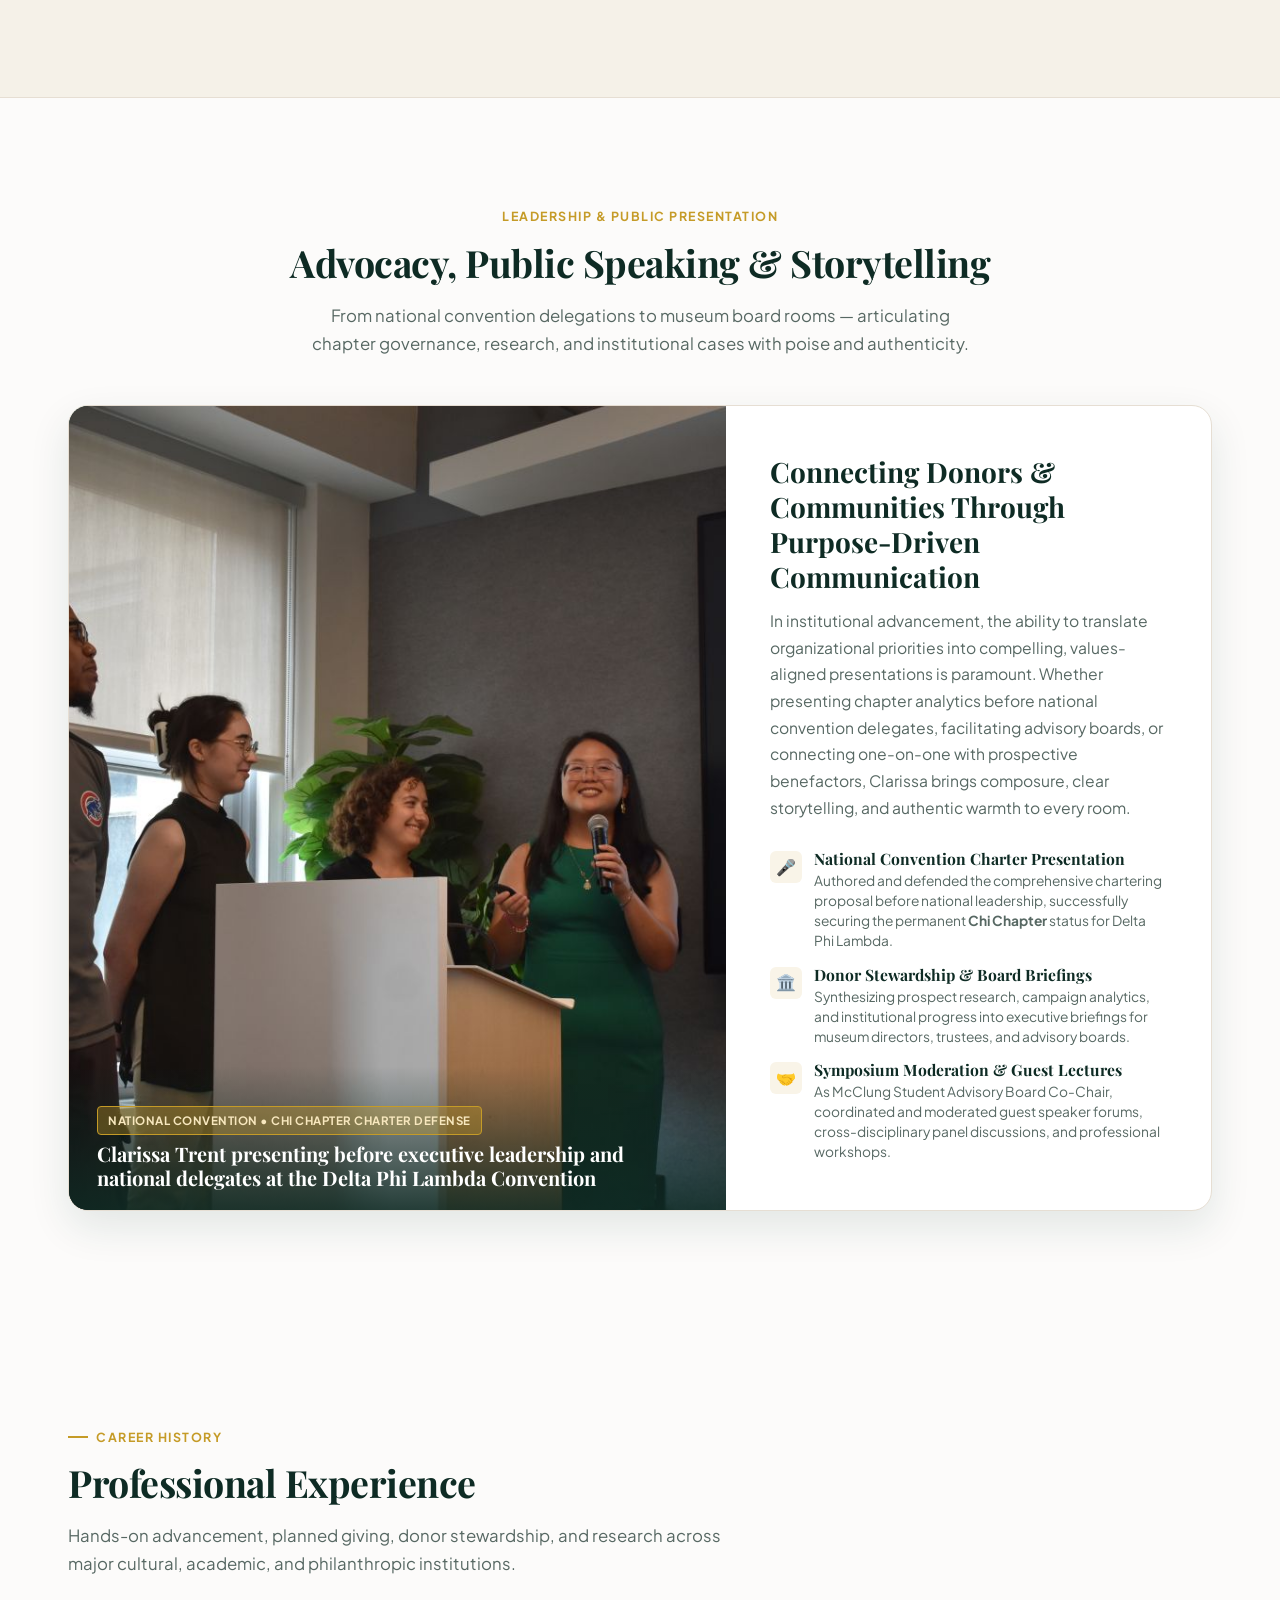
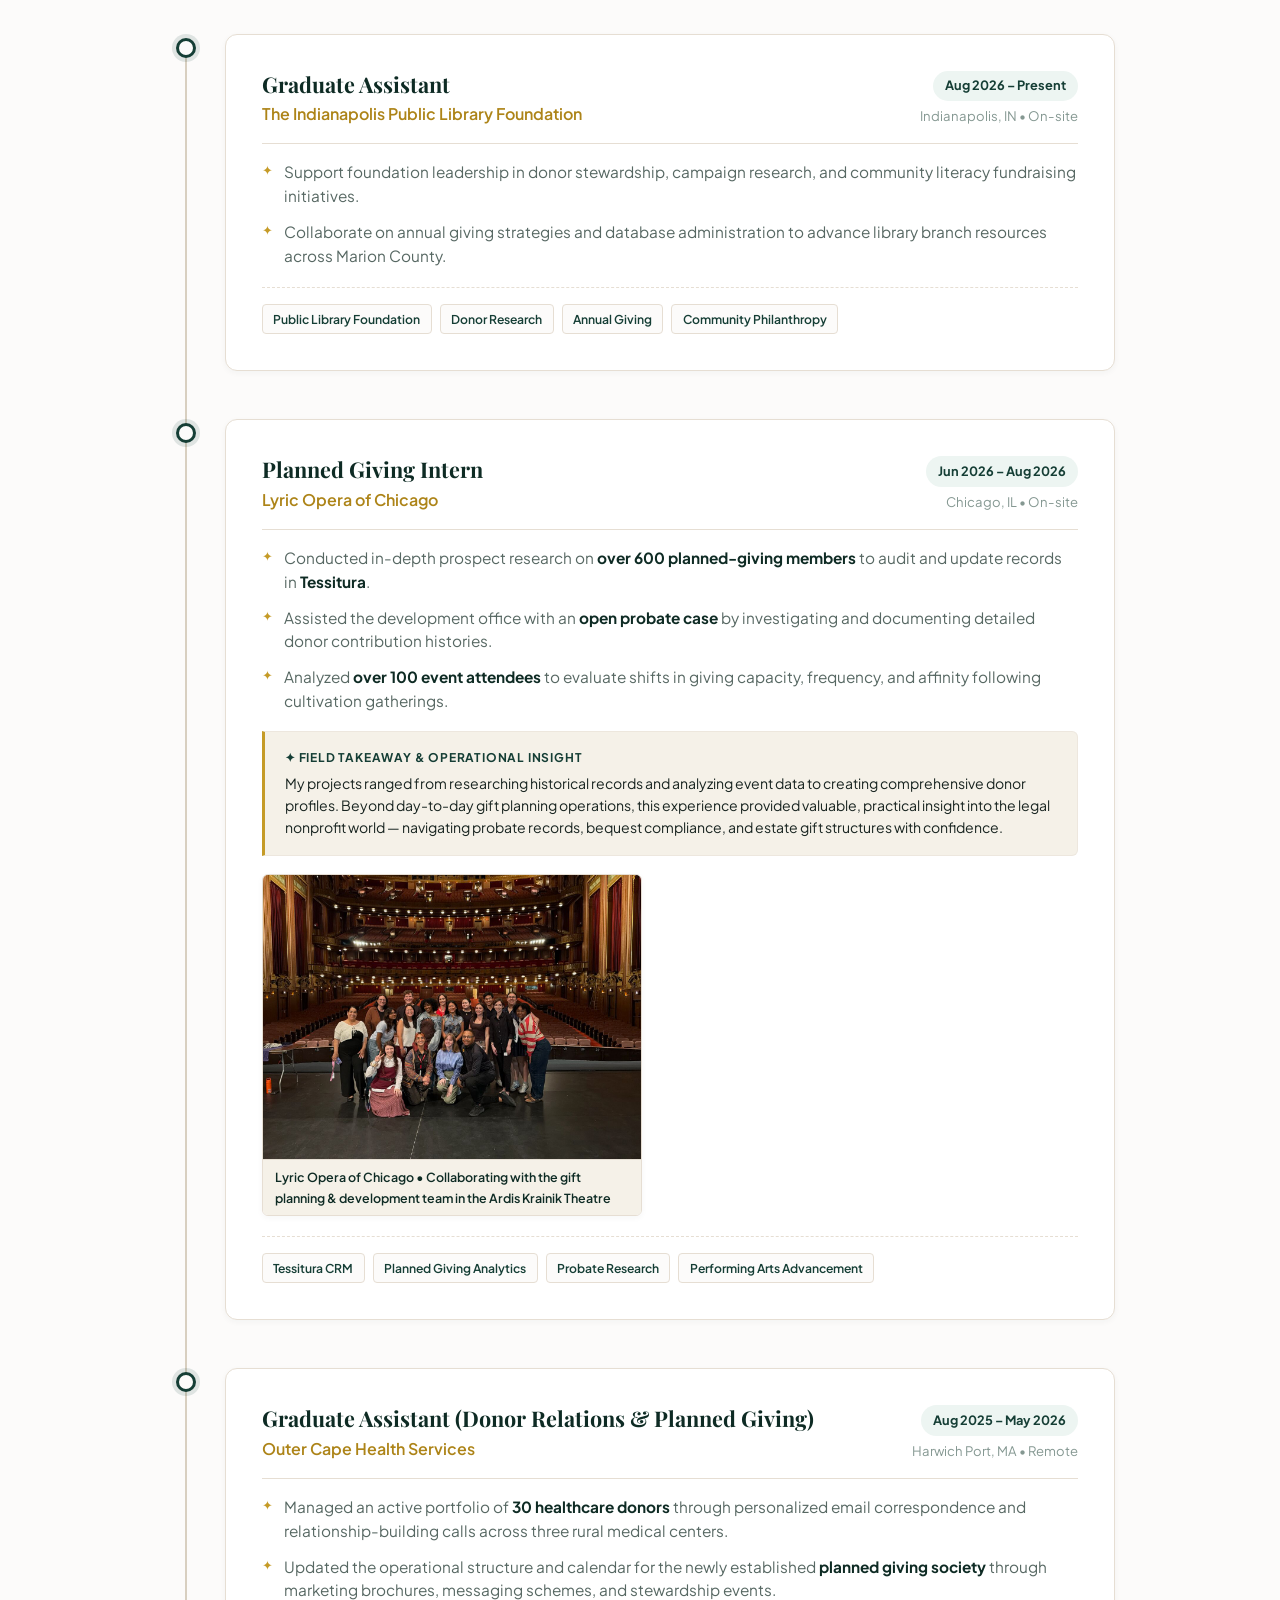
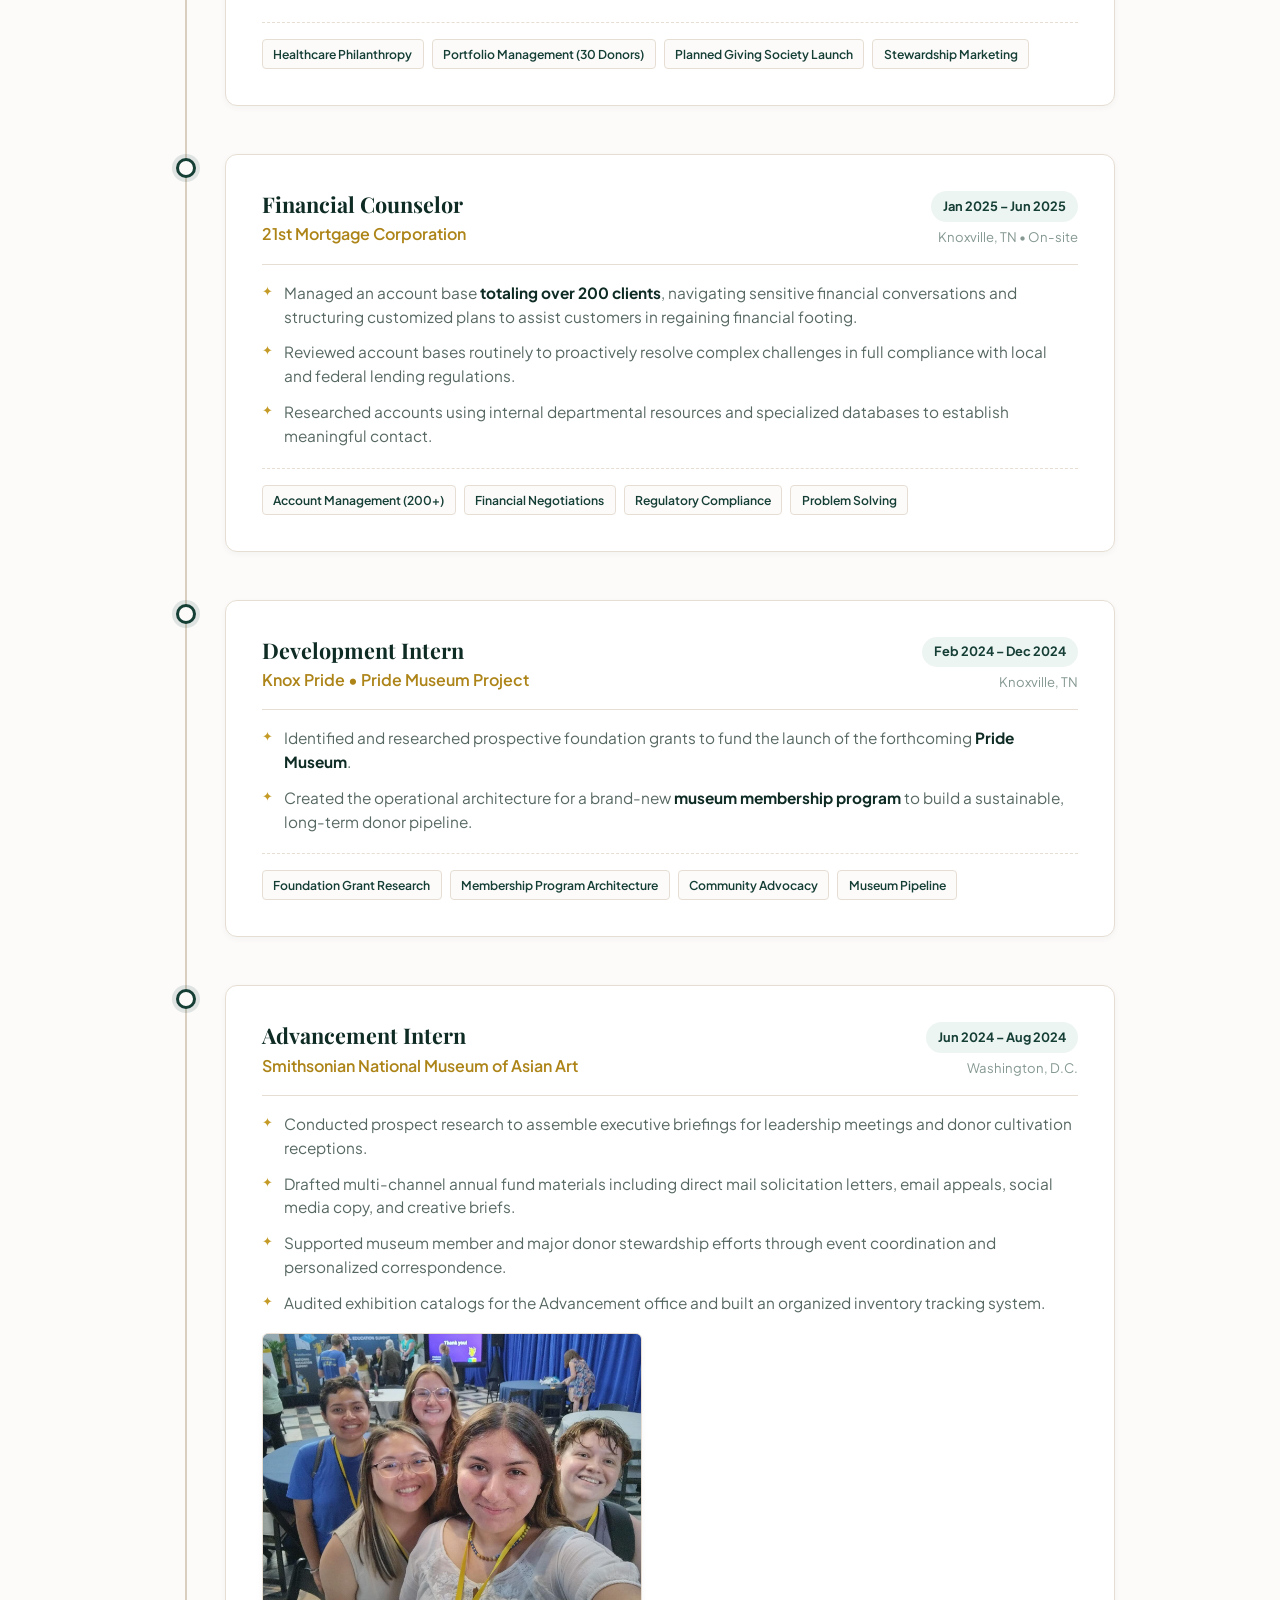
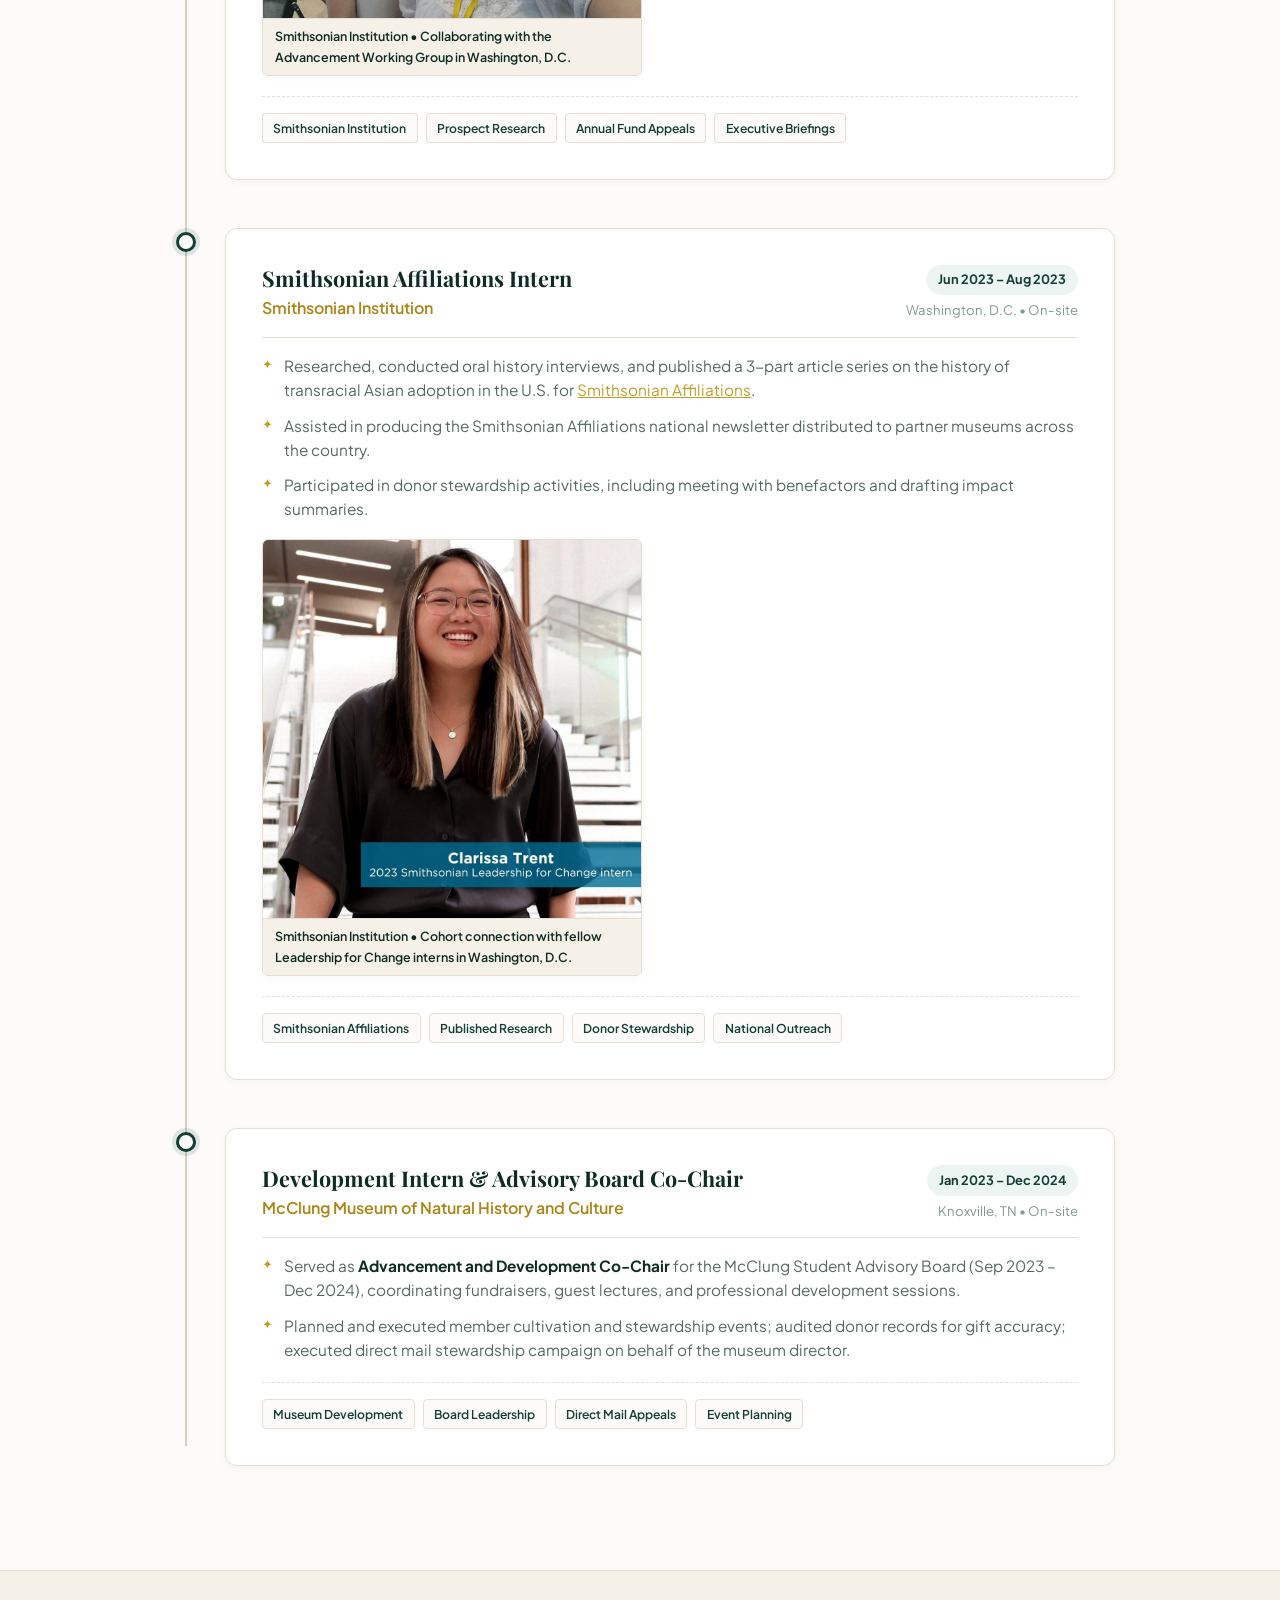
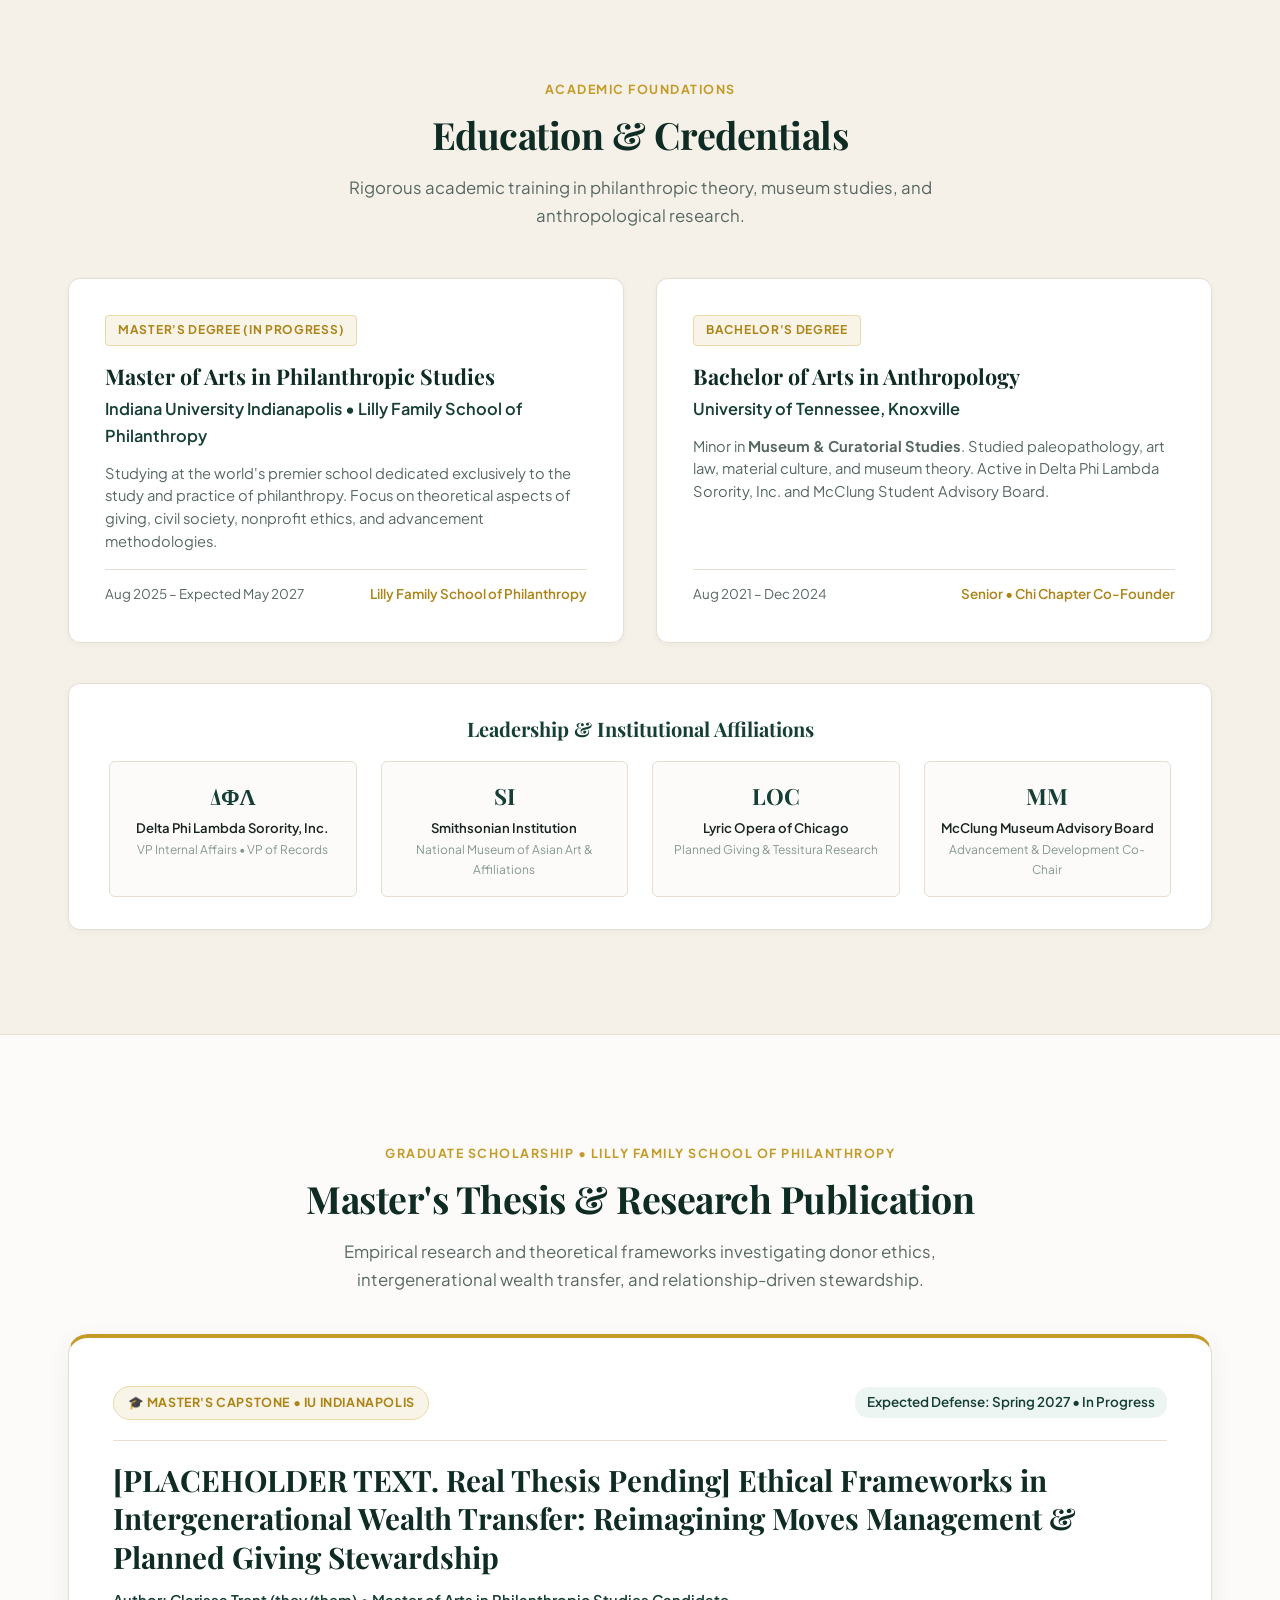
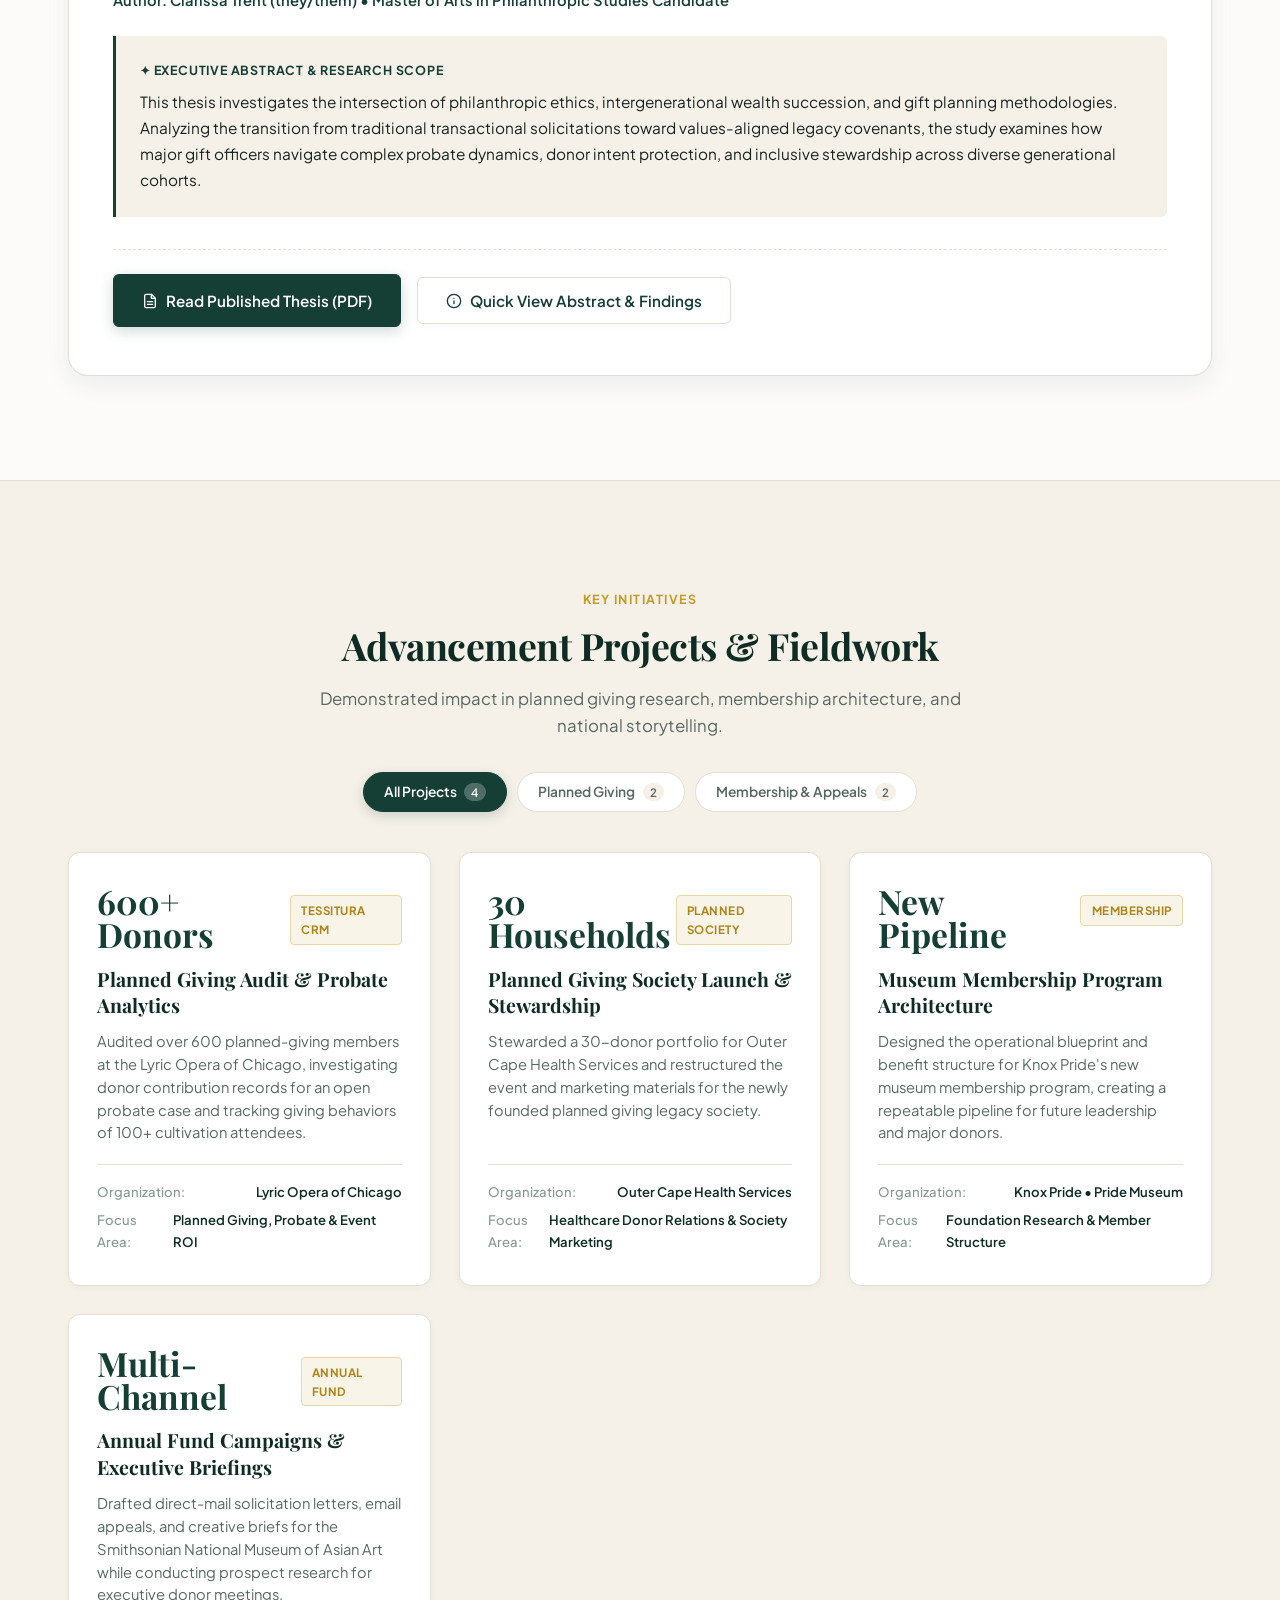
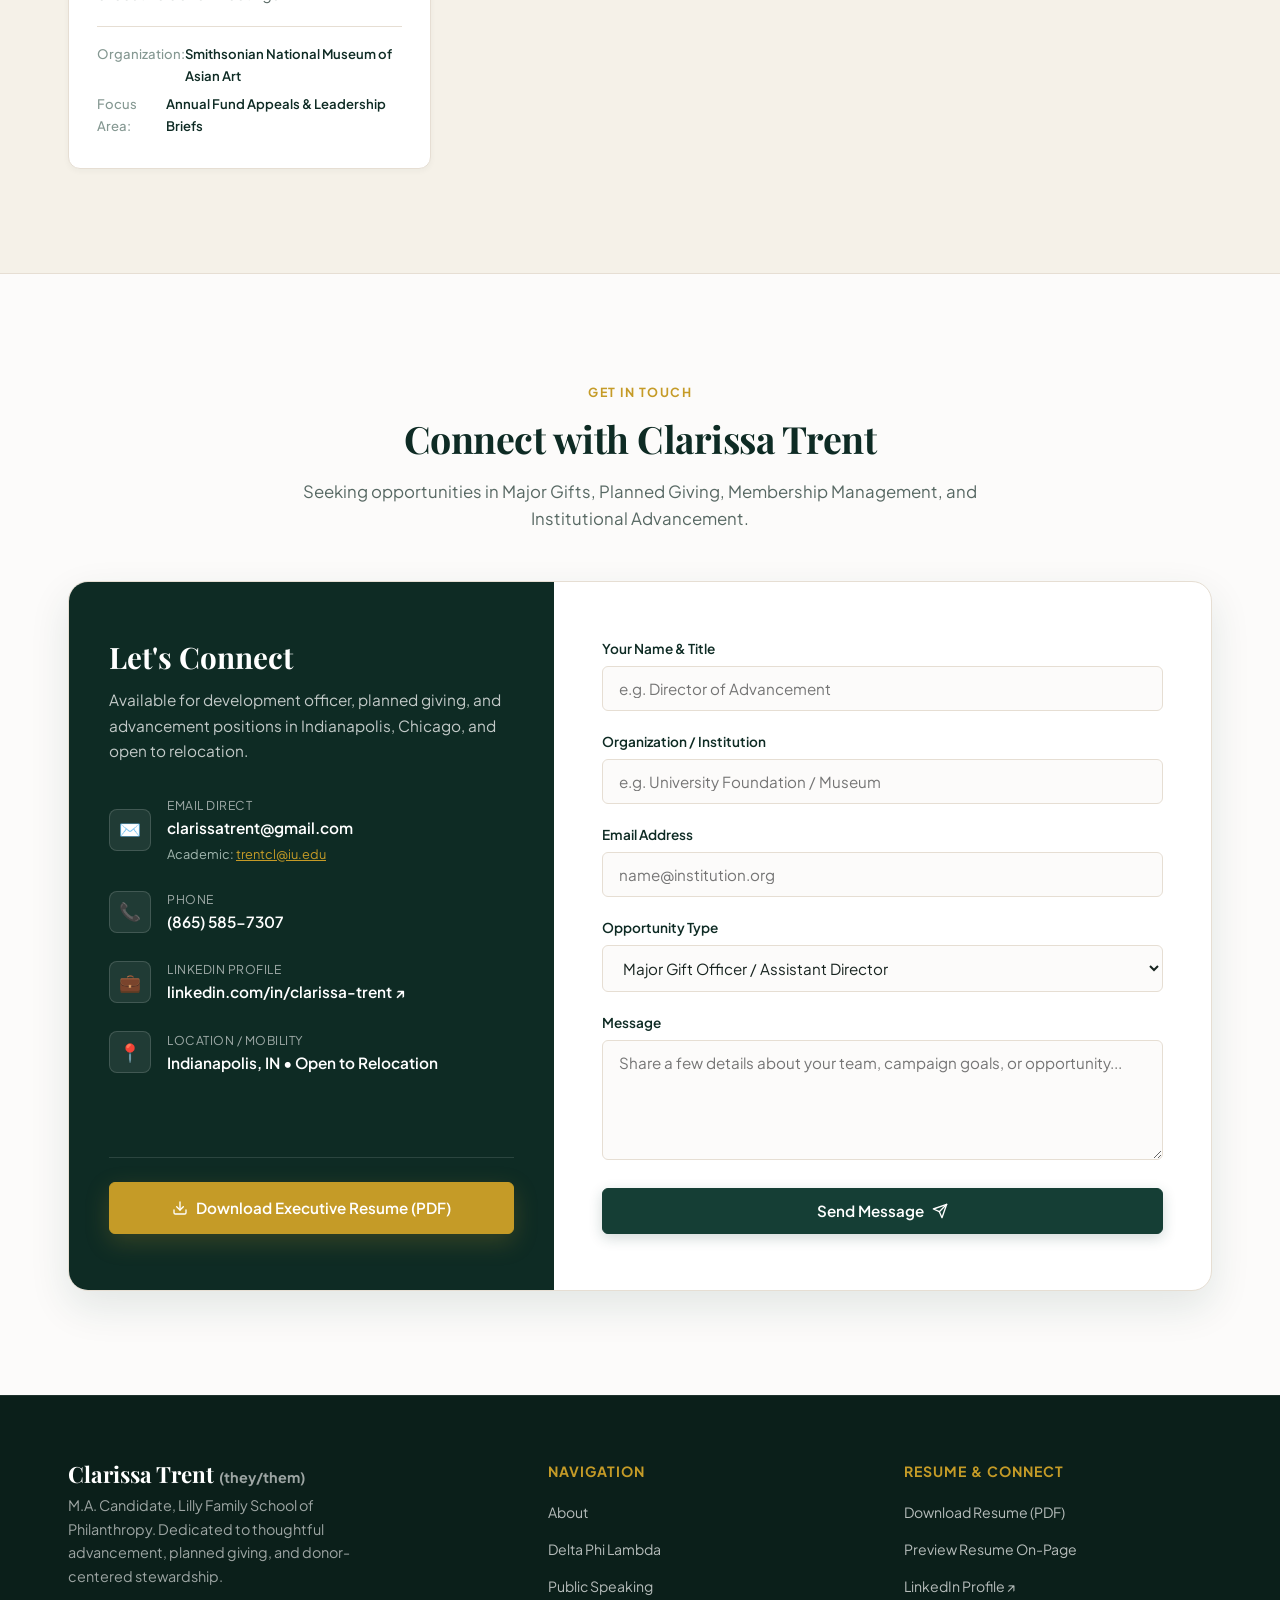
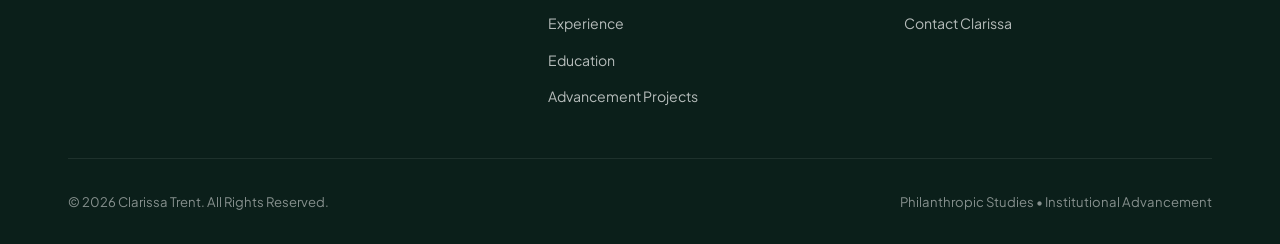
==== commit 9739064d: "Add files via upload" ====
--- a/index.html
+++ b/index.html
@@ -834,7 +834,7 @@
 
         <!-- THESIS TITLE: Replace placeholder with exact approved thesis title -->
         <h3 class="thesis-title-text">
-          [PLACEMENT THESIS. Real Thesis Pending] Ethical Frameworks in Intergenerational Wealth Transfer: Reimagining
+          [PLACEHOLDER TEXT. Real Thesis Pending] Ethical Frameworks in Intergenerational Wealth Transfer: Reimagining
           Moves Management &amp; Planned Giving
           Stewardship
         </h3>
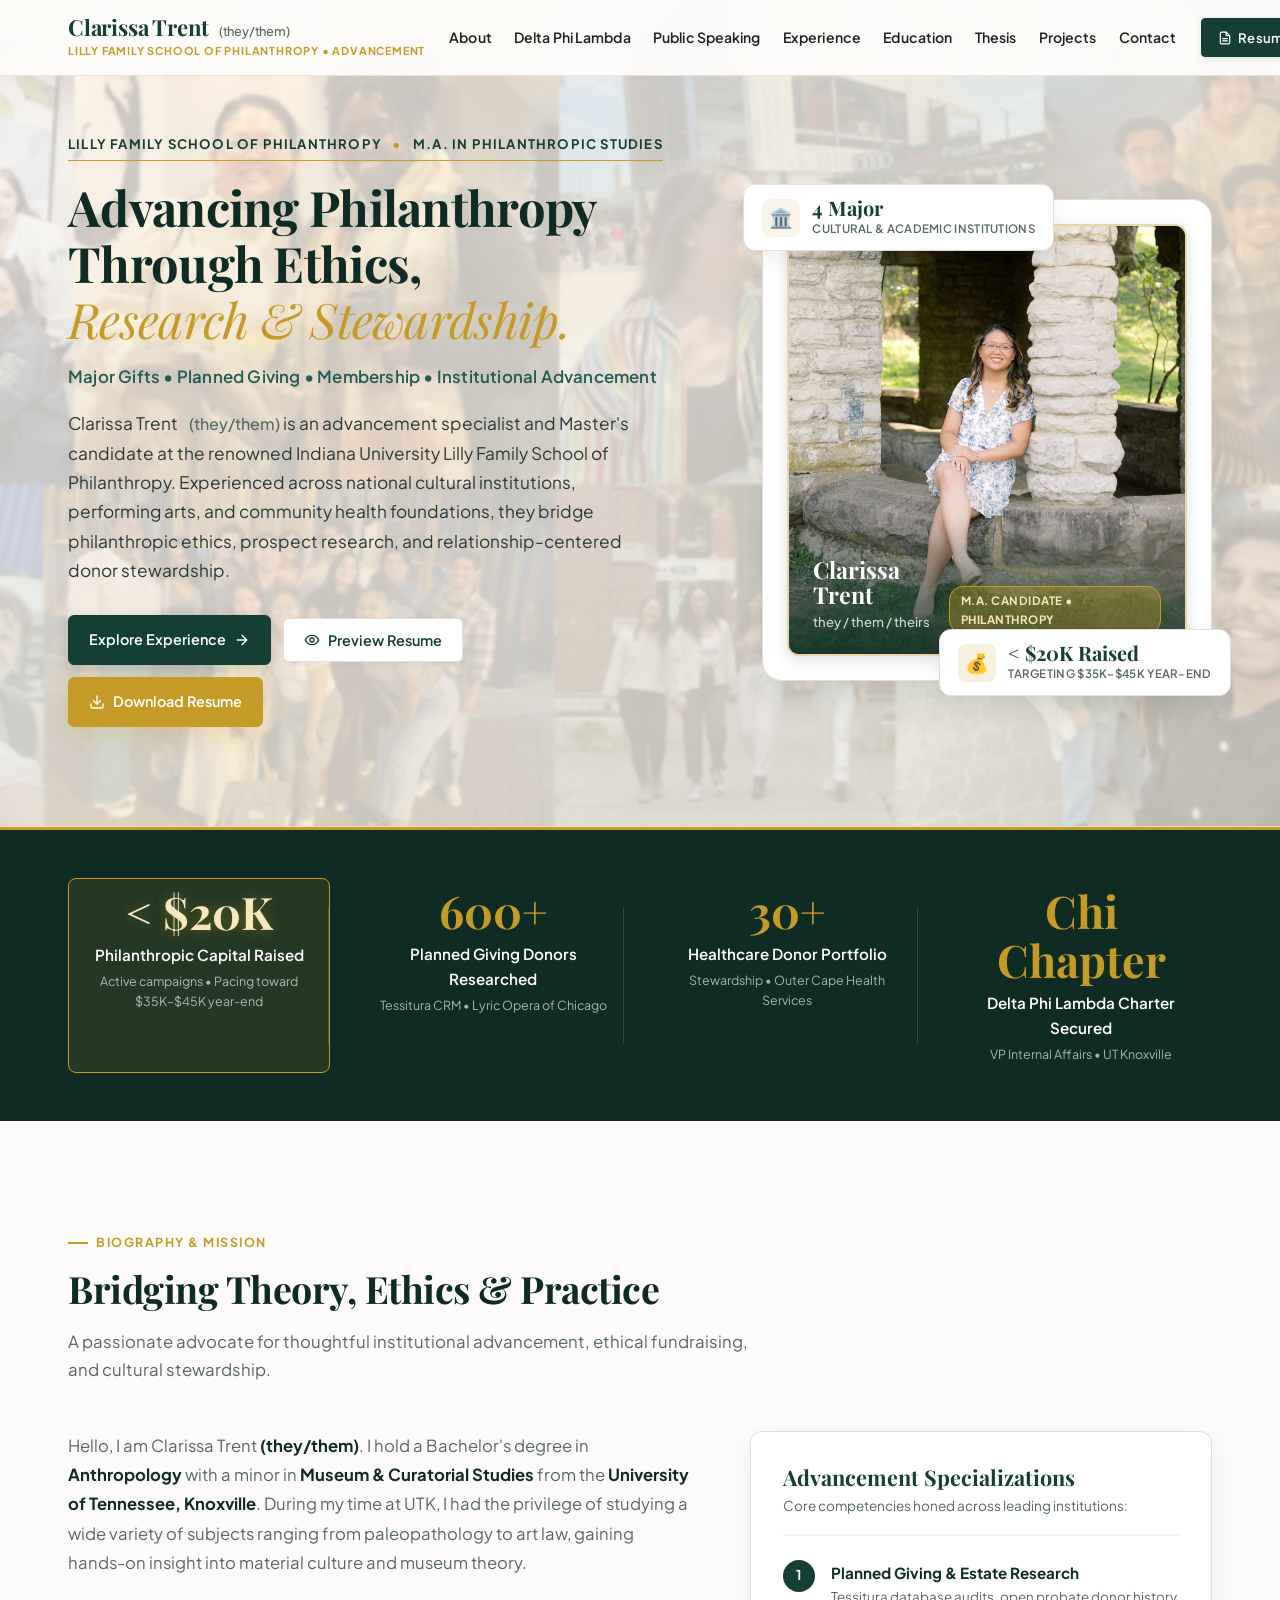
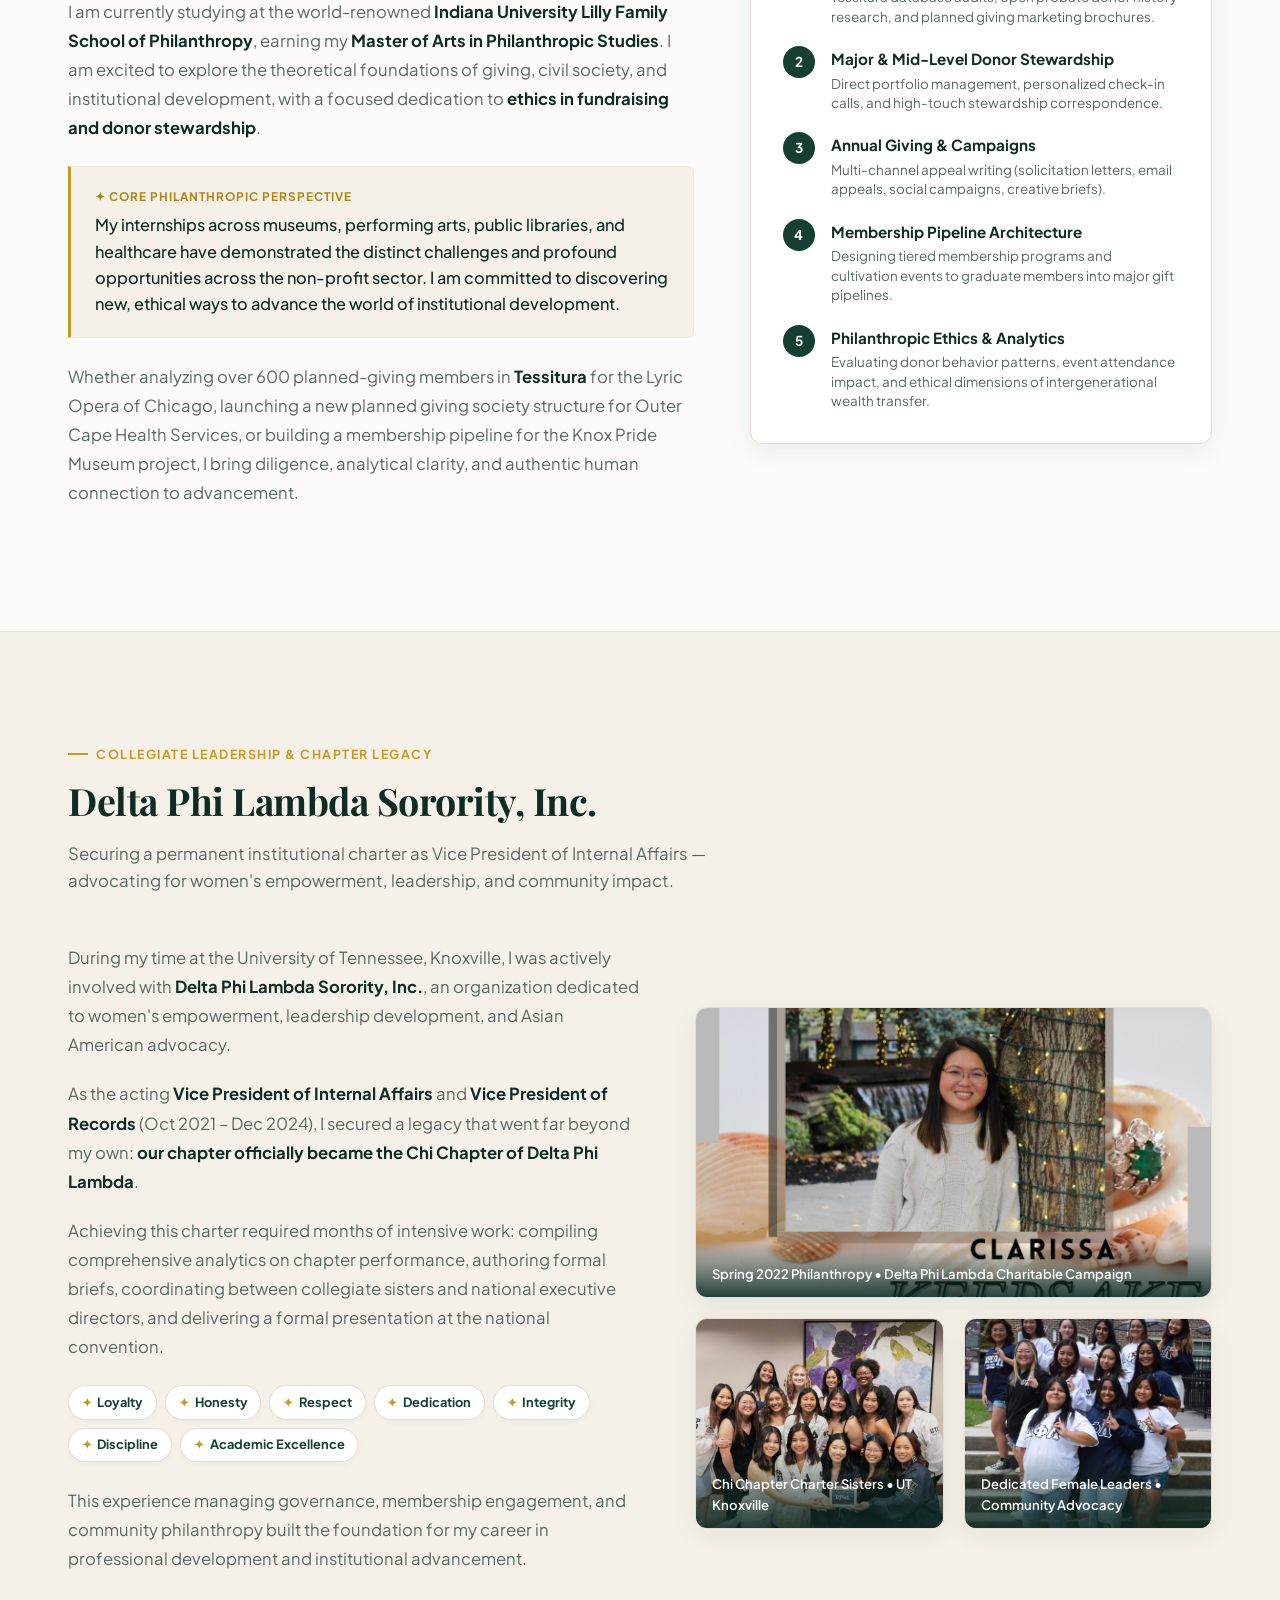
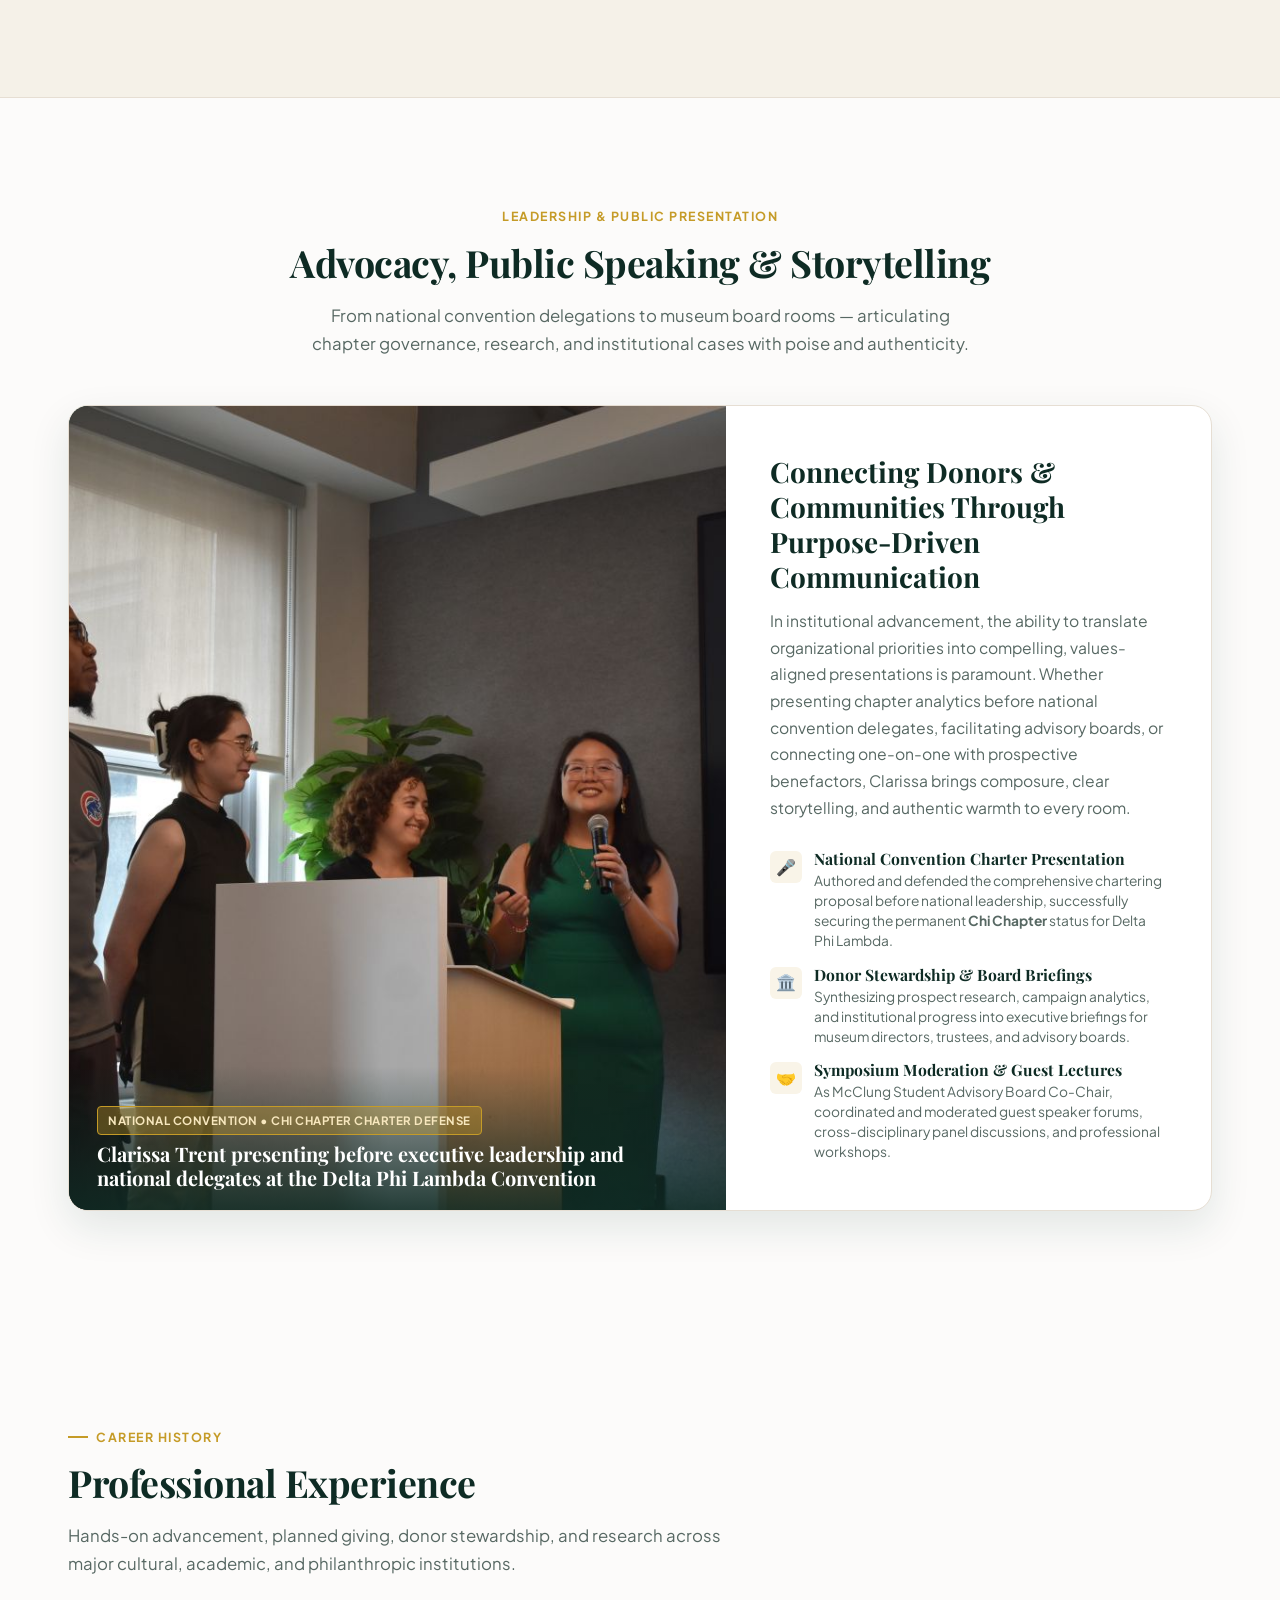
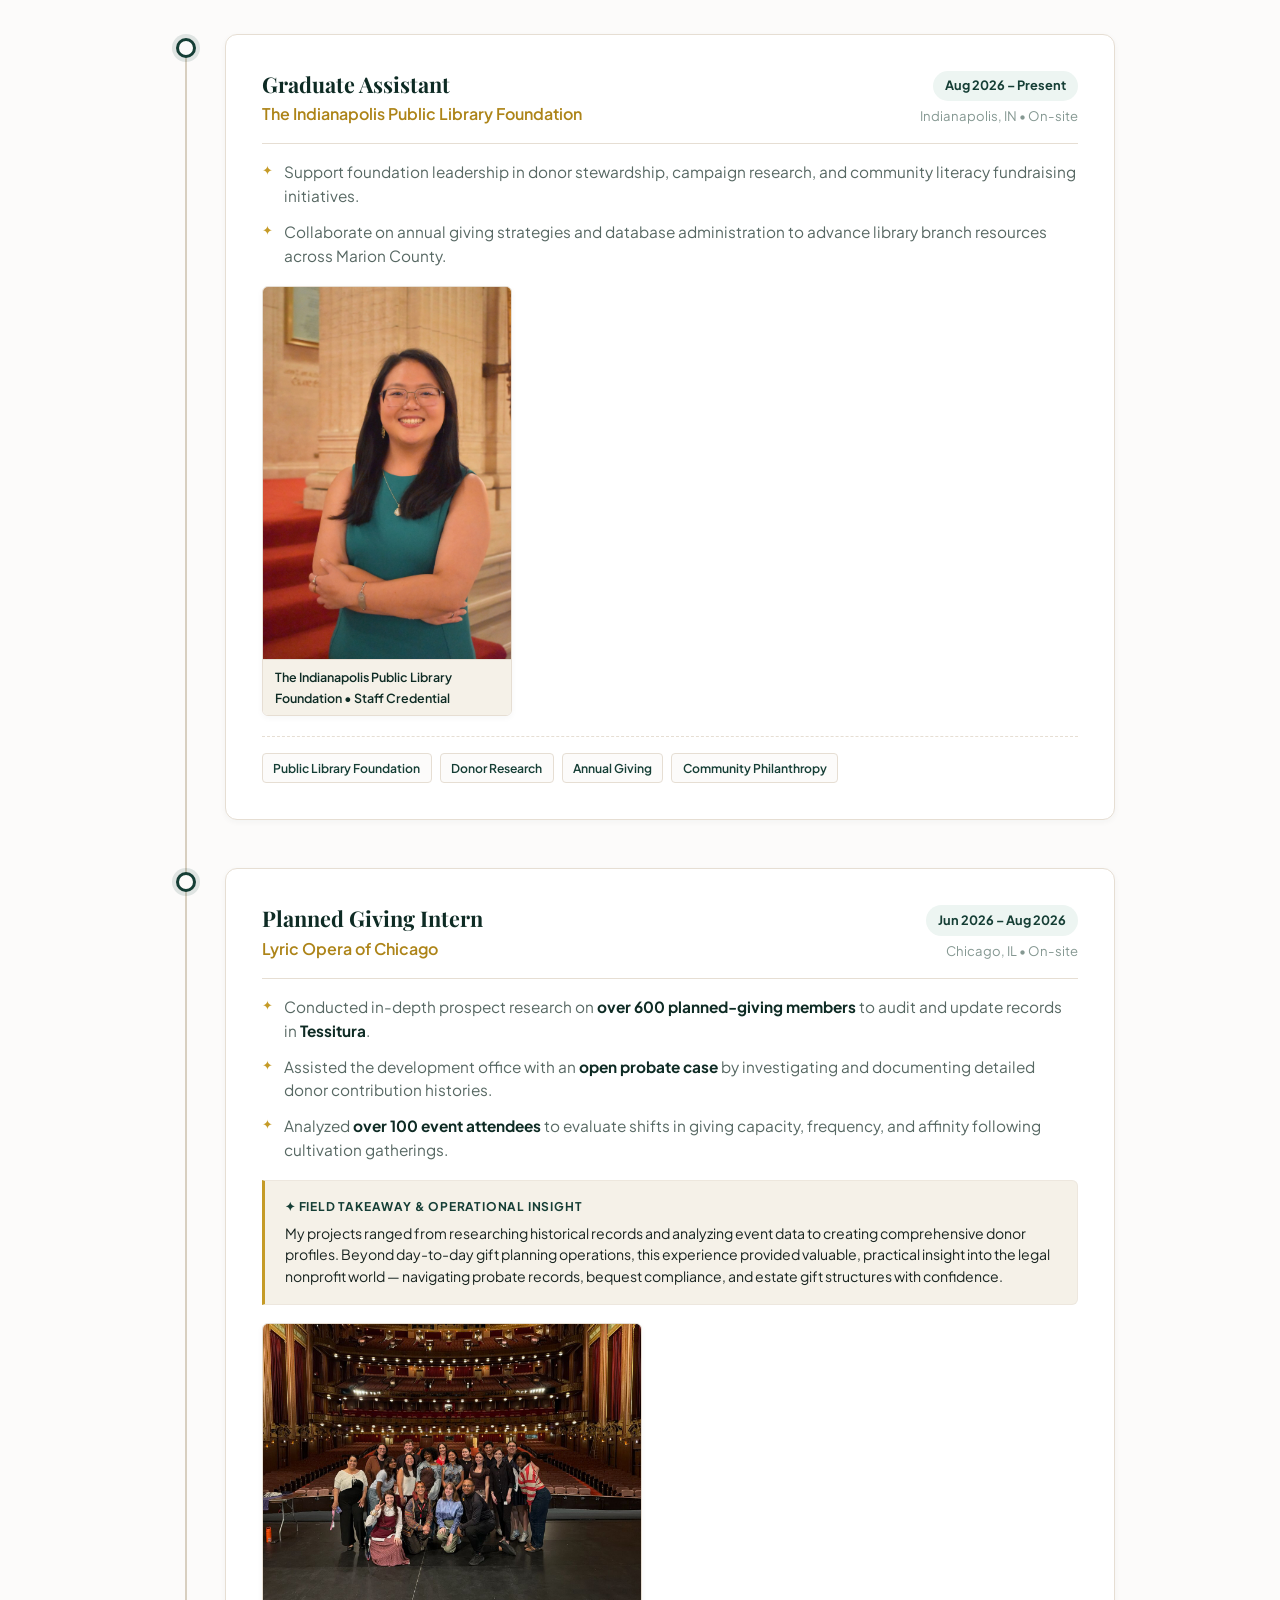
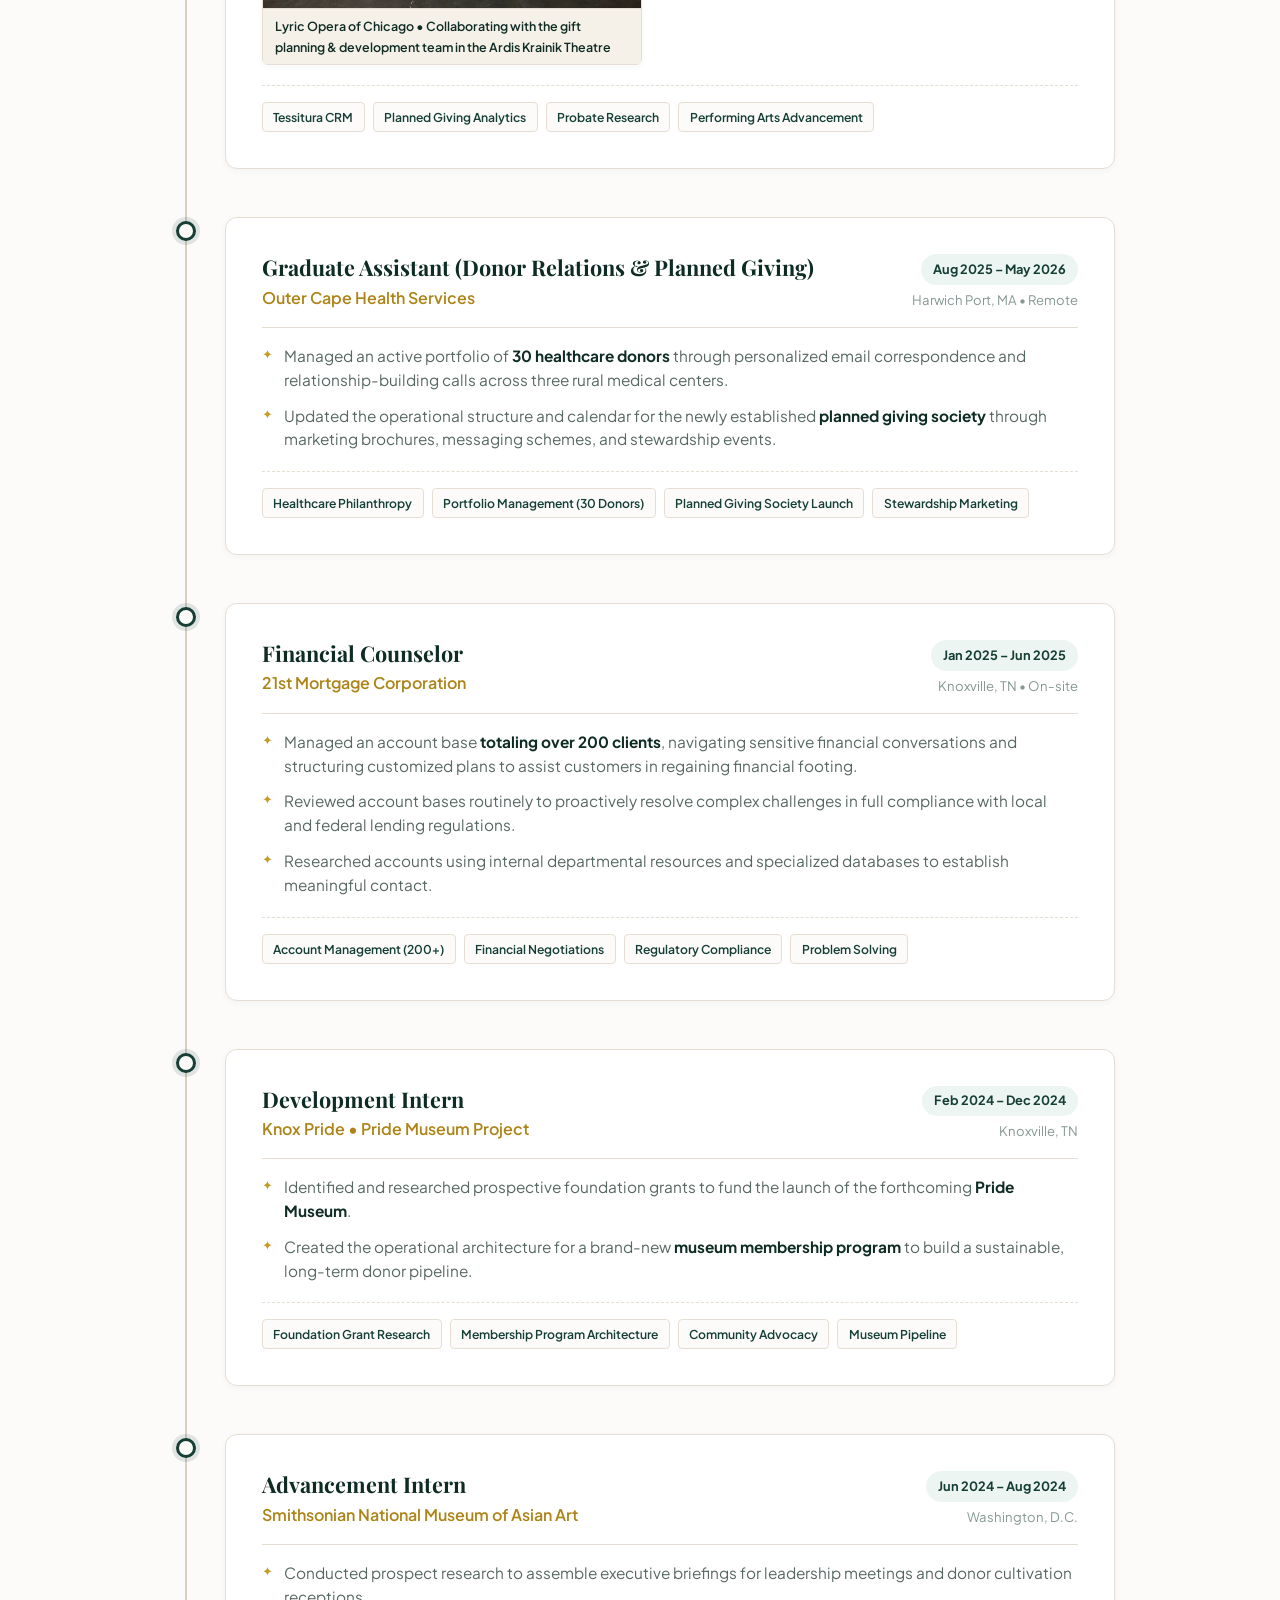
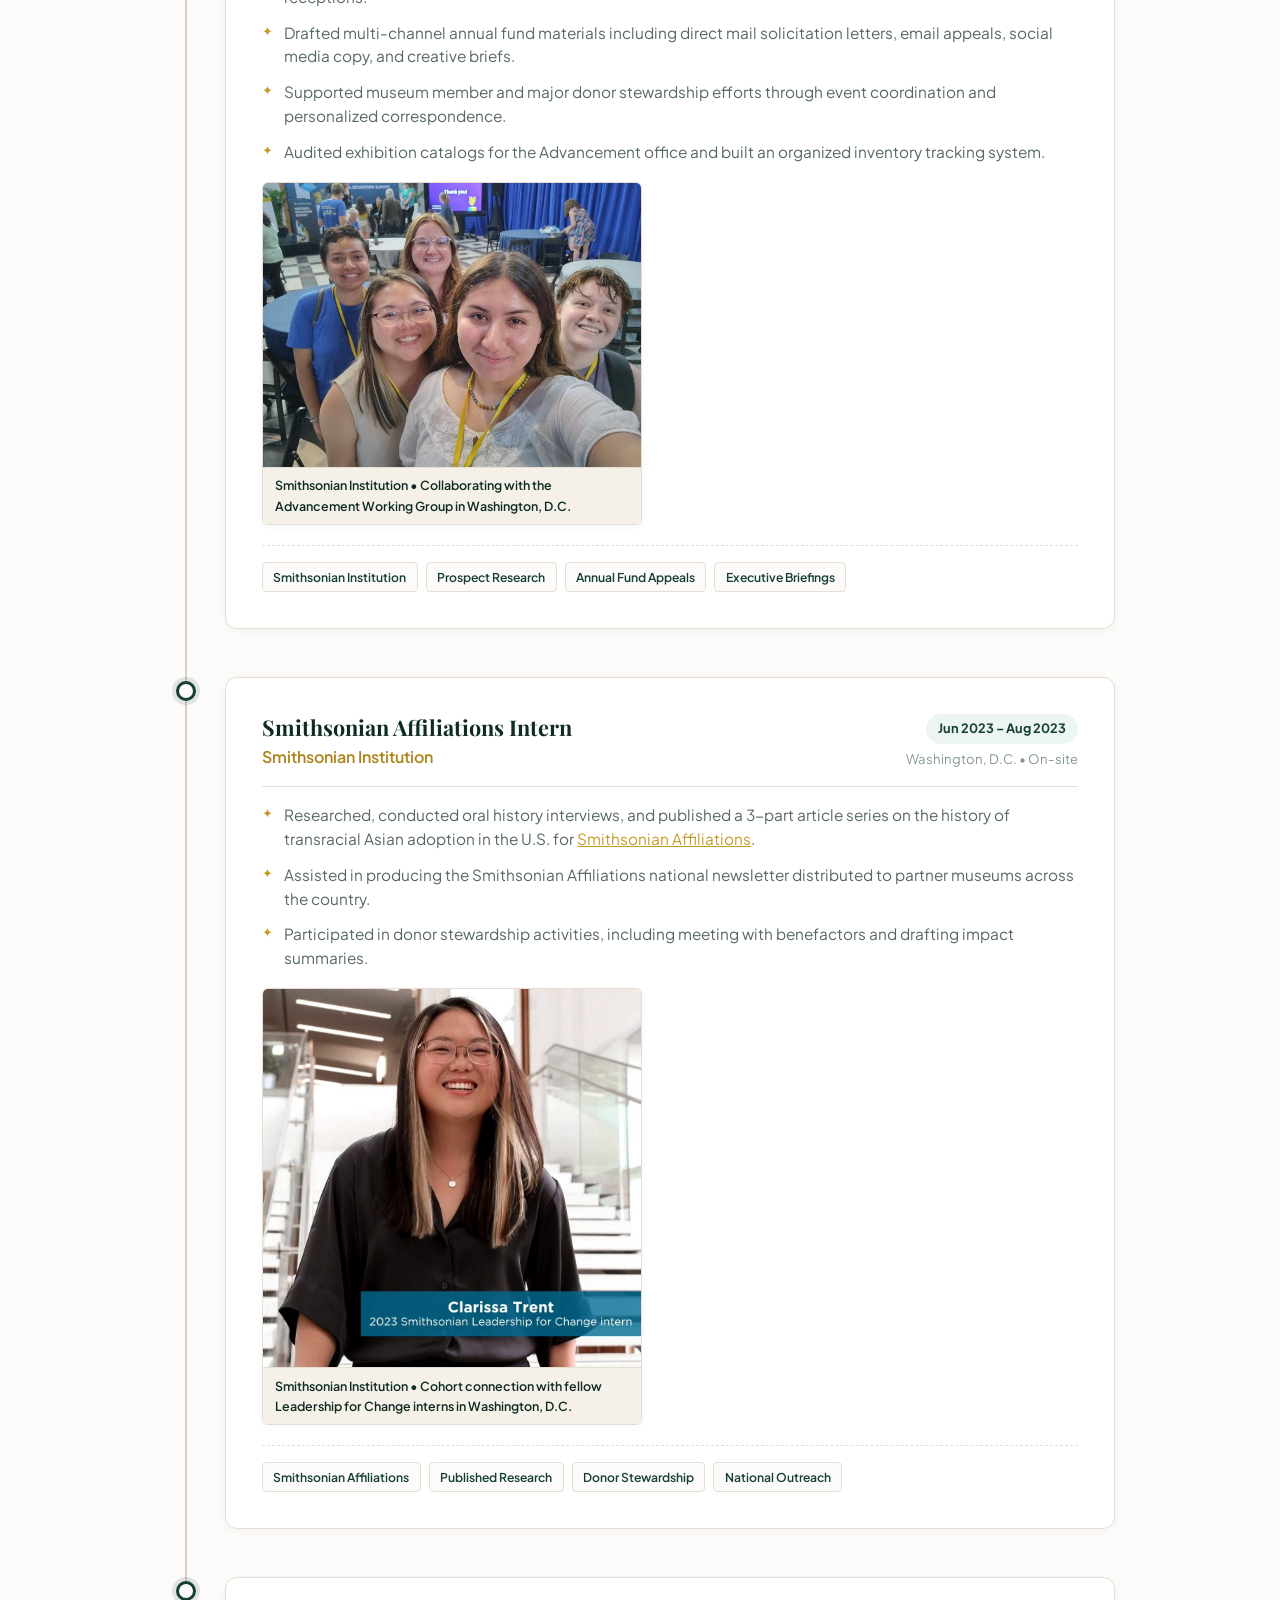
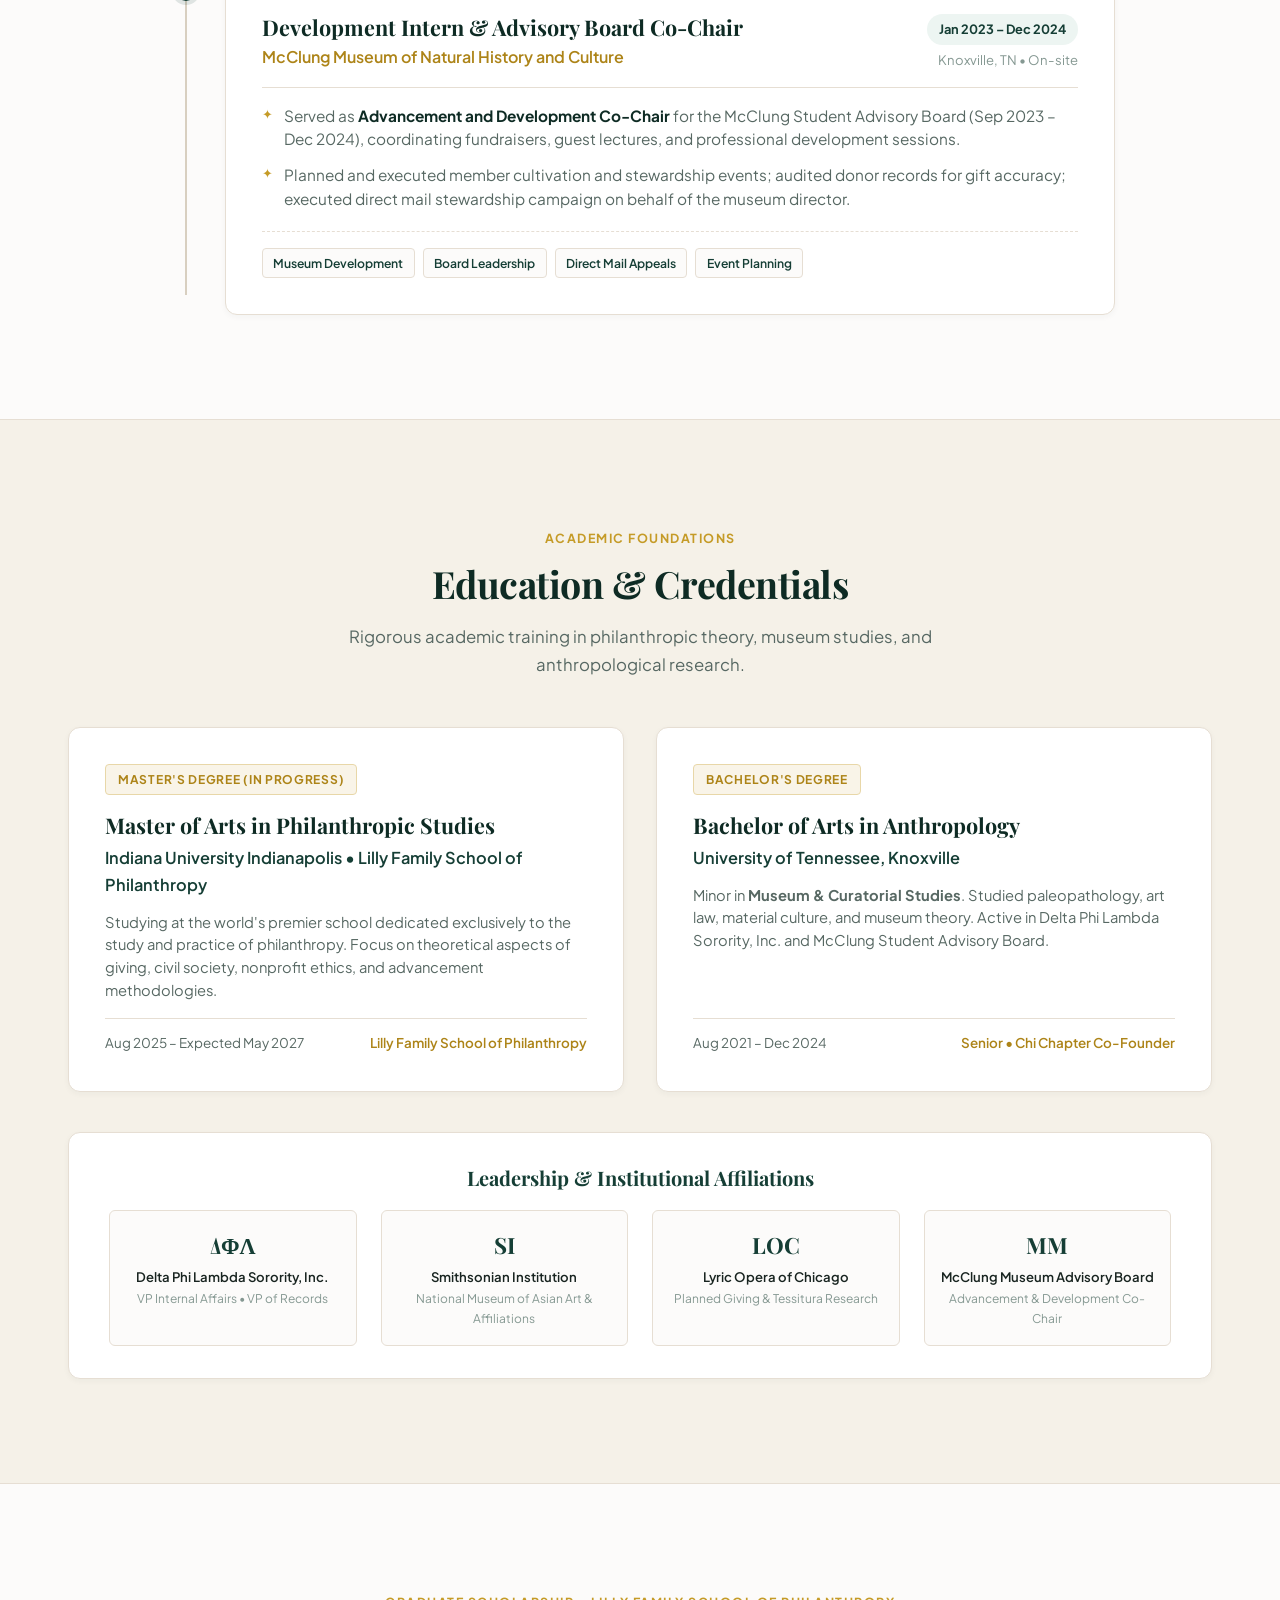
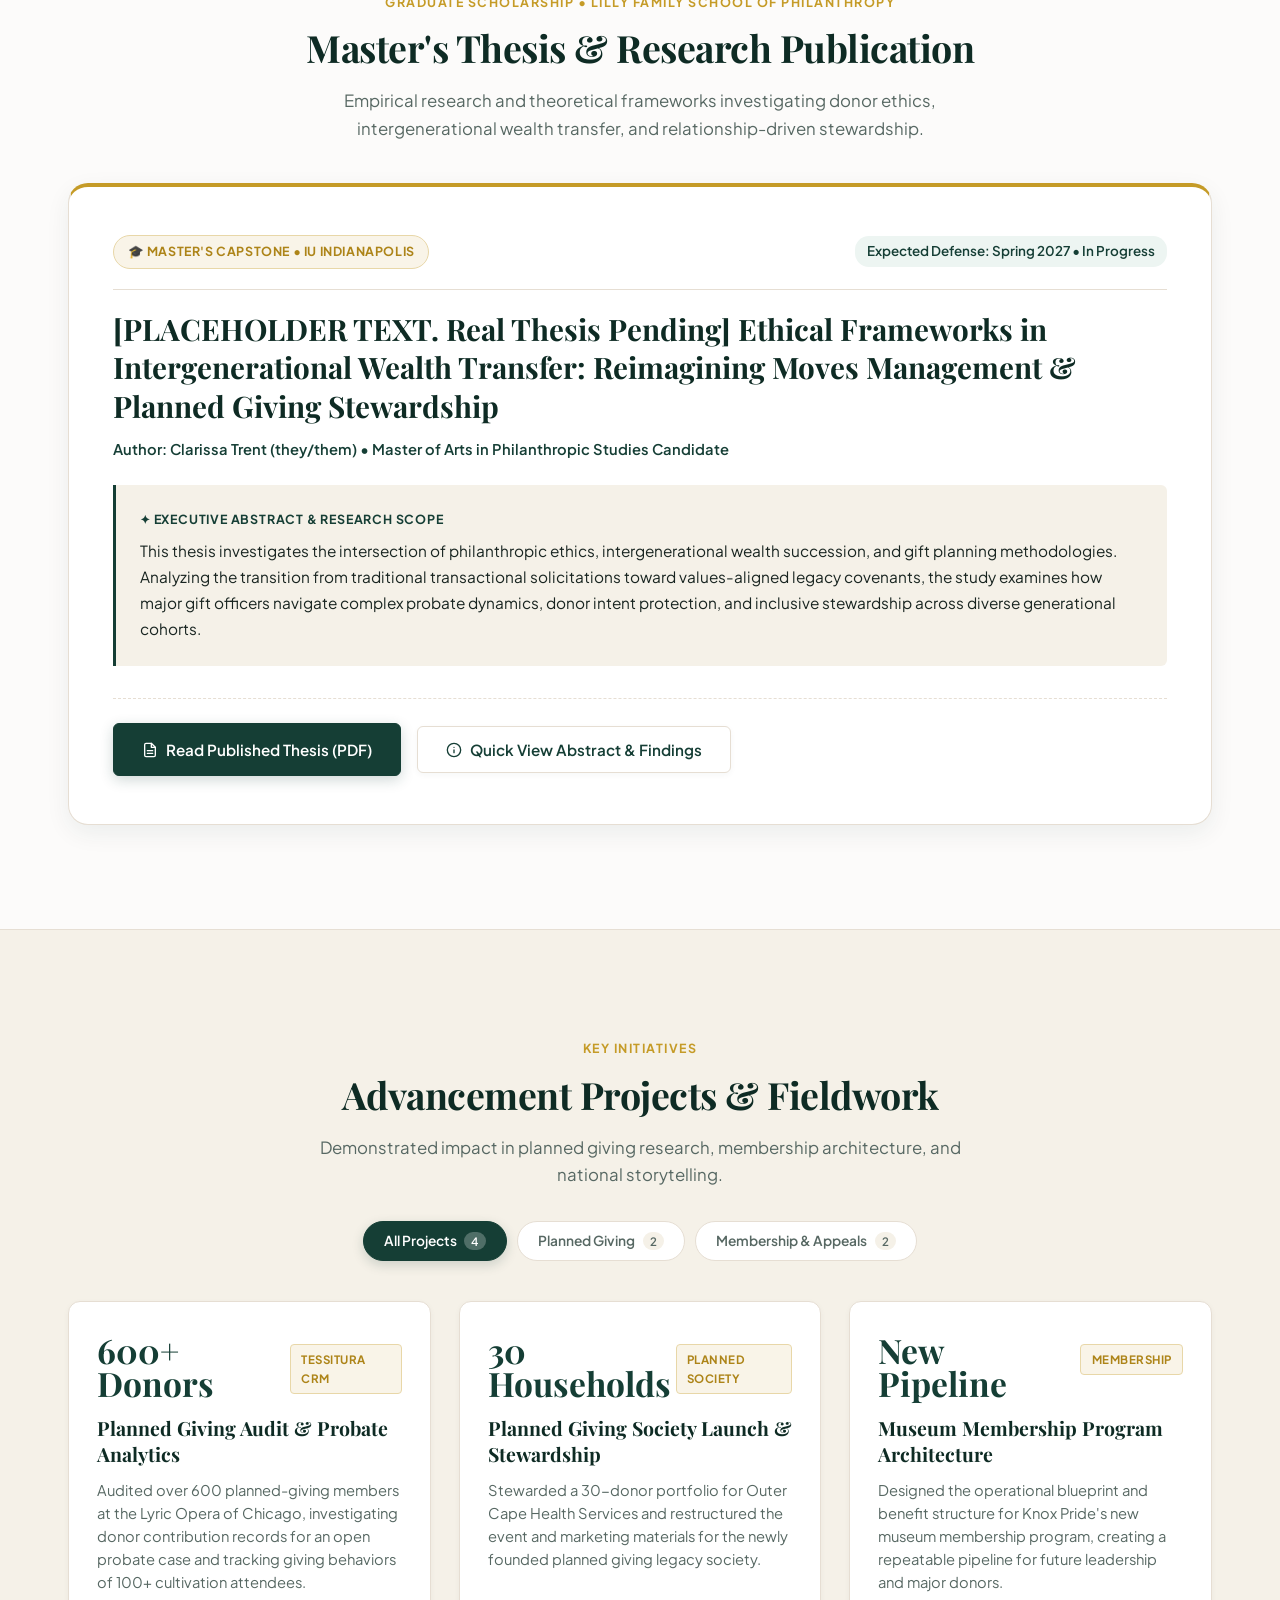
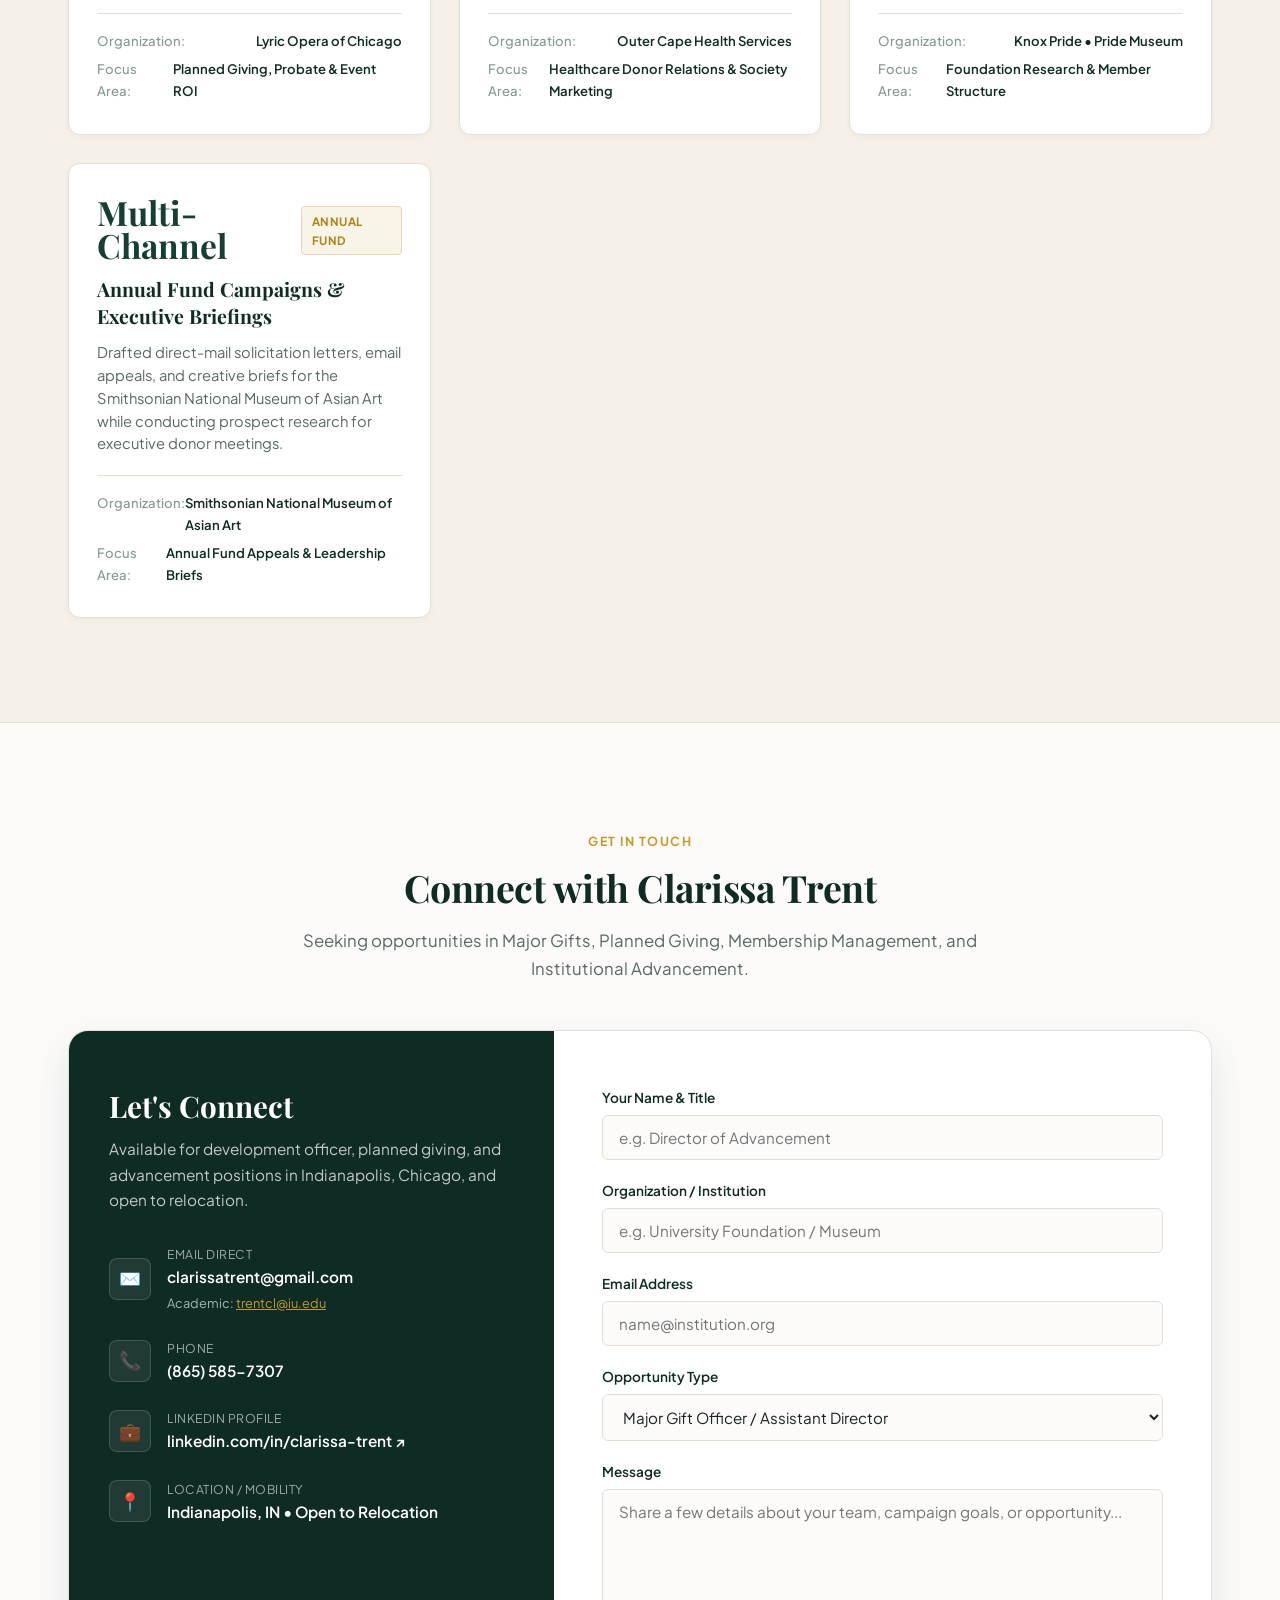
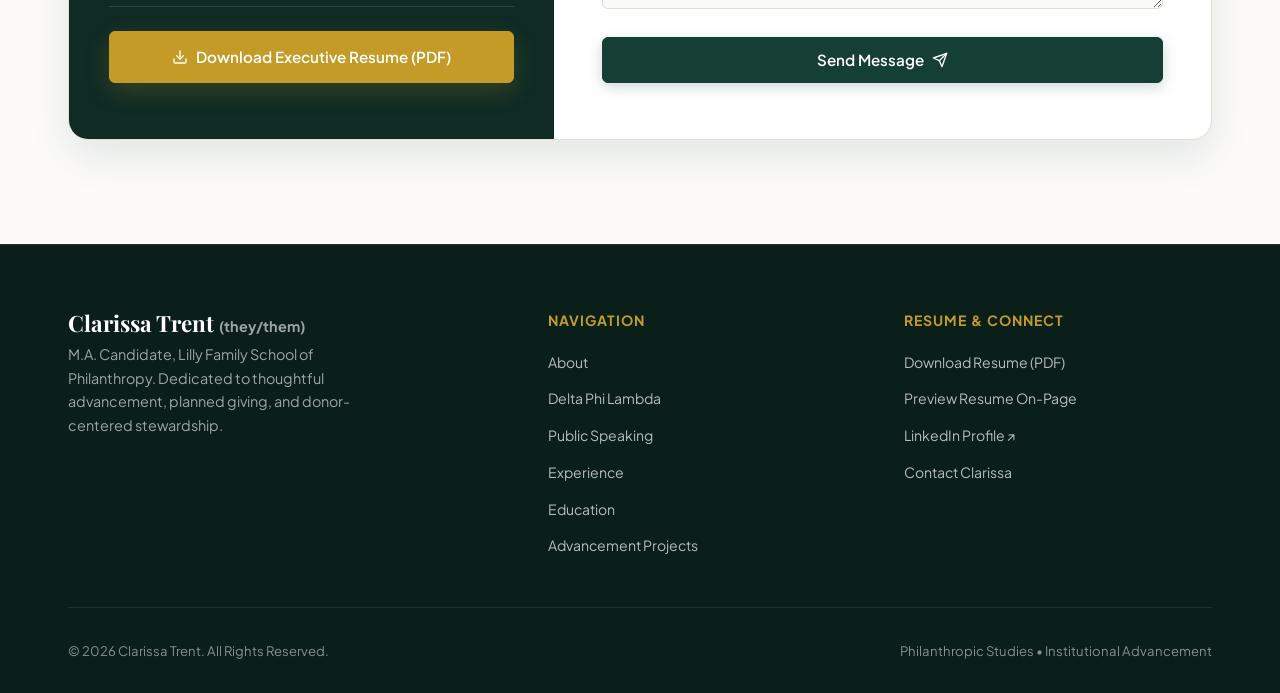
==== commit e6a2c160: "Add files via upload" ====
--- a/index.html
+++ b/index.html
@@ -3,7 +3,7 @@
 
 <head>
   <meta charset="UTF-8">
-  <meta name="viewport" content="width=device-width, initial-scale=1.0, viewport-fit=cover">
+  <meta name="viewport" content="width=device-width, initial-scale=1.0">
   <meta name="theme-color" content="#153e35">
   <meta name="apple-mobile-web-app-capable" content="yes">
   <meta name="apple-mobile-web-app-status-bar-style" content="default">
@@ -36,7 +36,7 @@
         <span class="logo-title">Lilly Family School of Philanthropy &bull; Advancement</span>
       </div>
 
-      <!-- Desktop Navigation Links (Single-Line, No-Wrap) -->
+      <!-- Desktop & Mobile Navigation Links -->
       <nav>
         <ul class="nav-links" id="nav-links">
           <li><a href="#about" class="nav-link">About</a></li>
@@ -47,12 +47,29 @@
           <li><a href="#thesis" class="nav-link">Thesis</a></li>
           <li><a href="#initiatives" class="nav-link">Projects</a></li>
           <li><a href="#contact" class="nav-link">Contact</a></li>
+          <!-- Mobile Drawer Action Buttons (Visible inside mobile drawer) -->
+          <li class="nav-btn-group">
+            <a href="ClarissaTrentResume.pdf" target="_blank" class="nav-btn-resume"
+              title="Open or download Clarissa's Official PDF Resume">
+              <svg xmlns="http://www.w3.org/2000/svg" width="14" height="14" viewBox="0 0 24 24" fill="none"
+                stroke="currentColor" stroke-width="2" stroke-linecap="round" stroke-linejoin="round">
+                <path d="M14 2H6a2 2 0 0 0-2 2v16a2 2 0 0 0 2 2h12a2 2 0 0 0 2-2V8z"></path>
+                <polyline points="14 2 14 8 20 8"></polyline>
+                <line x1="16" y1="13" x2="8" y2="13"></line>
+                <line x1="16" y1="17" x2="8" y2="17"></line>
+              </svg>
+              <span>Download Resume (PDF)</span>
+            </a>
+            <button type="button" class="nav-btn-preview js-open-resume js-preview-modal" title="Quick Preview in Modal">
+              <span>Quick Preview Resume</span>
+            </button>
+          </li>
         </ul>
       </nav>
 
-      <!-- Navigation Resume & Action Buttons -->
+      <!-- Navigation Resume & Action Buttons (Desktop header & Mobile toggle) -->
       <div class="nav-cta-group">
-        <a href="ClarissaTrentResume.pdf" target="_blank" class="nav-btn-resume"
+        <a href="ClarissaTrentResume.pdf" target="_blank" class="nav-btn-resume desktop-only"
           title="Open or download Clarissa's Official PDF Resume">
           <svg xmlns="http://www.w3.org/2000/svg" width="14" height="14" viewBox="0 0 24 24" fill="none"
             stroke="currentColor" stroke-width="2" stroke-linecap="round" stroke-linejoin="round">
@@ -64,14 +81,17 @@
           <span>Resume (PDF)</span>
         </a>
 
-        <button type="button" class="nav-btn-preview js-open-resume js-preview-modal" title="Quick Preview in Modal">
+        <button type="button" class="nav-btn-preview desktop-only js-open-resume js-preview-modal" title="Quick Preview in Modal">
           <span>Quick View</span>
         </button>
 
-        <button class="menu-toggle" id="menu-toggle" aria-label="Toggle Navigation Menu">
-          <span></span>
-          <span></span>
-          <span></span>
+        <button class="menu-toggle" id="menu-toggle" aria-label="Toggle Navigation Menu" aria-expanded="false">
+          <svg class="icon-hamburger" xmlns="http://www.w3.org/2000/svg" width="24" height="24" viewBox="0 0 24 24" fill="none"
+            stroke="currentColor" stroke-width="2.2" stroke-linecap="round" stroke-linejoin="round" aria-hidden="true">
+            <line x1="3" x2="21" y1="6" y2="6" class="line-top" />
+            <line x1="3" x2="21" y1="12" y2="12" class="line-mid" />
+            <line x1="3" x2="21" y1="18" y2="18" class="line-bot" />
+          </svg>
         </button>
       </div>
     </div>
@@ -472,6 +492,12 @@
               <li>Collaborate on annual giving strategies and database administration to advance library branch
                 resources across Marion County.</li>
             </ul>
+
+            <div class="exp-photo-thumb exp-photo-badge">
+              <img src="Images/The Indianapolis Public Library Foundation Badge Photo.jpg"
+                alt="Clarissa Trent Staff Identification Badge — The Indianapolis Public Library Foundation">
+              <div class="exp-photo-caption">The Indianapolis Public Library Foundation &bull; Staff Credential</div>
+            </div>
             <div class="exp-tags">
               <span class="exp-tag">Public Library Foundation</span>
               <span class="exp-tag">Donor Research</span>
--- a/style.css
+++ b/style.css
@@ -219,6 +219,10 @@
   padding: 0;
 }
 
+.nav-links .nav-btn-group {
+  display: none;
+}
+
 .nav-link {
   font-size: 0.88rem;
   font-weight: 600;
@@ -305,19 +309,40 @@
 /* Hamburger Menu Toggle */
 .menu-toggle {
   display: none;
-  flex-direction: column;
-  justify-content: space-between;
+  align-items: center;
+  justify-content: center;
+  width: 44px;
+  height: 44px;
+  background: transparent;
+  border: none;
+  cursor: pointer;
+  padding: 0;
+}
+
+.menu-toggle svg {
+  stroke: var(--color-primary);
   width: 24px;
-  height: 18px;
-}
-
-.menu-toggle span {
-  display: block;
-  height: 2px;
-  width: 100%;
-  background-color: var(--color-primary);
-  border-radius: 2px;
+  height: 24px;
   transition: var(--transition);
+}
+
+.menu-toggle .line-top,
+.menu-toggle .line-mid,
+.menu-toggle .line-bot {
+  transition: transform 0.25s ease, opacity 0.25s ease;
+  transform-origin: center;
+}
+
+.menu-toggle.active .line-top {
+  transform: translateY(6px) rotate(45deg);
+}
+
+.menu-toggle.active .line-mid {
+  opacity: 0;
+}
+
+.menu-toggle.active .line-bot {
+  transform: translateY(-6px) rotate(-45deg);
 }
 
 /* ==========================================================================
@@ -1757,6 +1782,10 @@
   transition: var(--transition);
 }
 
+.exp-photo-thumb.exp-photo-badge {
+  max-width: 250px;
+}
+
 .exp-photo-thumb:hover {
   border-color: var(--color-accent);
   box-shadow: var(--shadow-md);
@@ -2683,82 +2712,155 @@
   }
 
   .nav-container {
-    gap: 0.75rem;
-  }
-
-  .logo-name {
-    font-size: 1.22rem;
-  }
-
-  .logo-title {
-    font-size: 0.62rem;
-    letter-spacing: 0.5px;
-  }
-
-  .menu-toggle {
     display: flex;
     align-items: center;
+    justify-content: space-between;
+    width: 100%;
+    position: relative;
+    padding: 0 1.25rem;
+  }
+
+  .logo-wrapper {
+    max-width: 80%;
+  }
+
+  .logo-name {
+    font-size: 1.18rem;
+  }
+
+  .logo-title {
+    font-size: 0.6rem;
+    letter-spacing: 0.4px;
+    display: block;
+    white-space: nowrap;
+    overflow: hidden;
+    text-overflow: ellipsis;
+  }
+
+  .desktop-only {
+    display: none !important;
+  }
+
+  .menu-toggle {
+    display: flex !important;
+    align-items: center;
     justify-content: center;
-    width: 42px;
-    height: 42px;
-    background: transparent;
-    border: none;
-    cursor: pointer;
-    padding: 10px 8px;
+    width: 44px;
+    height: 44px;
+    background: rgba(21, 62, 53, 0.08) !important;
+    border: 1px solid rgba(21, 62, 53, 0.22) !important;
+    border-radius: 8px !important;
+    color: var(--color-primary) !important;
+    padding: 8px;
+    cursor: pointer !important;
+    z-index: 2000000 !important;
+    transition: all 0.25s ease !important;
     touch-action: manipulation;
   }
 
-  .menu-toggle span {
-    display: block;
-    height: 2.5px;
-    width: 22px;
-    background-color: var(--color-primary);
-    border-radius: 2px;
-    transition: var(--transition);
-  }
-
-  /* Mobile Slide-Down Drawer */
+  .menu-toggle:hover,
+  .menu-toggle.active {
+    background: rgba(197, 155, 39, 0.2) !important;
+    border-color: var(--color-accent) !important;
+    box-shadow: 0 0 12px rgba(197, 155, 39, 0.25) !important;
+  }
+
+  .menu-toggle svg {
+    stroke: var(--color-primary) !important;
+    width: 24px;
+    height: 24px;
+  }
+
+  .menu-toggle.active svg {
+    stroke: var(--color-accent-hover) !important;
+  }
+
+  /* Mobile Full-Screen Navigation Drawer (Matches portfolio-site) */
   .nav-links {
-    position: fixed;
-    top: 68px;
-    left: 0;
-    right: 0;
-    background: rgba(254, 253, 251, 0.98);
-    backdrop-filter: blur(16px);
-    -webkit-backdrop-filter: blur(16px);
-    flex-direction: column;
-    padding: 1.5rem 1.25rem;
-    box-shadow: 0 15px 35px rgba(21, 62, 53, 0.12);
-    border-bottom: 1.5px solid var(--color-border);
-    clip-path: polygon(0 0, 100% 0, 100% 0, 0 0);
-    transition: clip-path 0.35s cubic-bezier(0.16, 1, 0.3, 1);
-    gap: 0.35rem;
-    z-index: 999;
-  }
-
+    display: none;
+  }
+
+  .nav-links.active,
   .nav-links.open {
-    clip-path: polygon(0 0, 100% 0, 100% 100%, 0 100%);
-  }
-
-  .nav-link {
+    display: flex !important;
+    flex-direction: column !important;
+    position: fixed !important;
+    top: 0 !important;
+    left: 0 !important;
+    width: 100% !important;
+    height: 100vh !important;
+    background-color: rgba(253, 251, 247, 0.98) !important;
+    backdrop-filter: blur(20px) !important;
+    -webkit-backdrop-filter: blur(20px) !important;
+    padding: 5.5rem 1.75rem 2.5rem 1.75rem !important;
+    gap: 0.85rem !important;
+    box-shadow: 0 15px 35px rgba(21, 62, 53, 0.25) !important;
+    z-index: 999999 !important;
+    overflow-y: auto;
+    -webkit-overflow-scrolling: touch;
+    animation: menuFadeIn 0.3s cubic-bezier(0.16, 1, 0.3, 1);
+  }
+
+  @keyframes menuFadeIn {
+    from {
+      opacity: 0;
+      transform: translateY(-10px);
+    }
+    to {
+      opacity: 1;
+      transform: translateY(0);
+    }
+  }
+
+  .nav-links.active .nav-link,
+  .nav-links.open .nav-link {
+    font-size: 1.15rem;
+    font-weight: 600;
+    color: var(--color-primary-dark);
+    padding: 0.65rem 0.25rem;
+    border-bottom: 1px solid rgba(21, 62, 53, 0.08);
     display: block;
     width: 100%;
-    padding: 0.75rem 0.5rem;
-    font-size: 1.05rem;
-    border-bottom: 1px solid rgba(230, 222, 211, 0.5);
-  }
-
-  .nav-cta-group {
-    gap: 0.4rem;
-  }
-
-  .nav-btn-preview {
-    display: none; /* Hide secondary preview on small screens to save space */
-  }
-
-  .nav-btn-resume {
-    padding: 0.42rem 0.8rem;
-    font-size: 0.78rem;
+    transition: var(--transition);
+  }
+
+  .nav-links.active .nav-link:hover,
+  .nav-links.open .nav-link:hover {
+    color: var(--color-accent);
+    padding-left: 0.4rem;
+  }
+
+  .nav-links .nav-btn-group {
+    display: flex !important;
+    flex-direction: column;
+    gap: 0.75rem;
+    margin-top: 1rem;
+    padding-top: 1.25rem;
+    border-top: 1.5px solid var(--color-accent-border);
+    width: 100%;
+  }
+
+  .nav-links .nav-btn-group .nav-btn-resume,
+  .nav-links .nav-btn-group .nav-btn-preview {
+    display: flex !important;
+    width: 100%;
+    justify-content: center;
+    padding: 0.85rem 1rem;
+    font-size: 0.95rem;
+    border-radius: var(--radius-sm);
+  }
+
+  .nav-links .nav-btn-group .nav-btn-resume {
+    background: var(--color-primary);
+    color: #ffffff;
+    box-shadow: 0 4px 14px rgba(21, 62, 53, 0.2);
+  }
+
+  .nav-links .nav-btn-group .nav-btn-preview {
+    background: #ffffff;
+    color: var(--color-primary-dark);
+    border: 1px solid var(--color-border);
+    box-shadow: var(--shadow-sm);
   }
 
   /* Hero Section on Mobile */
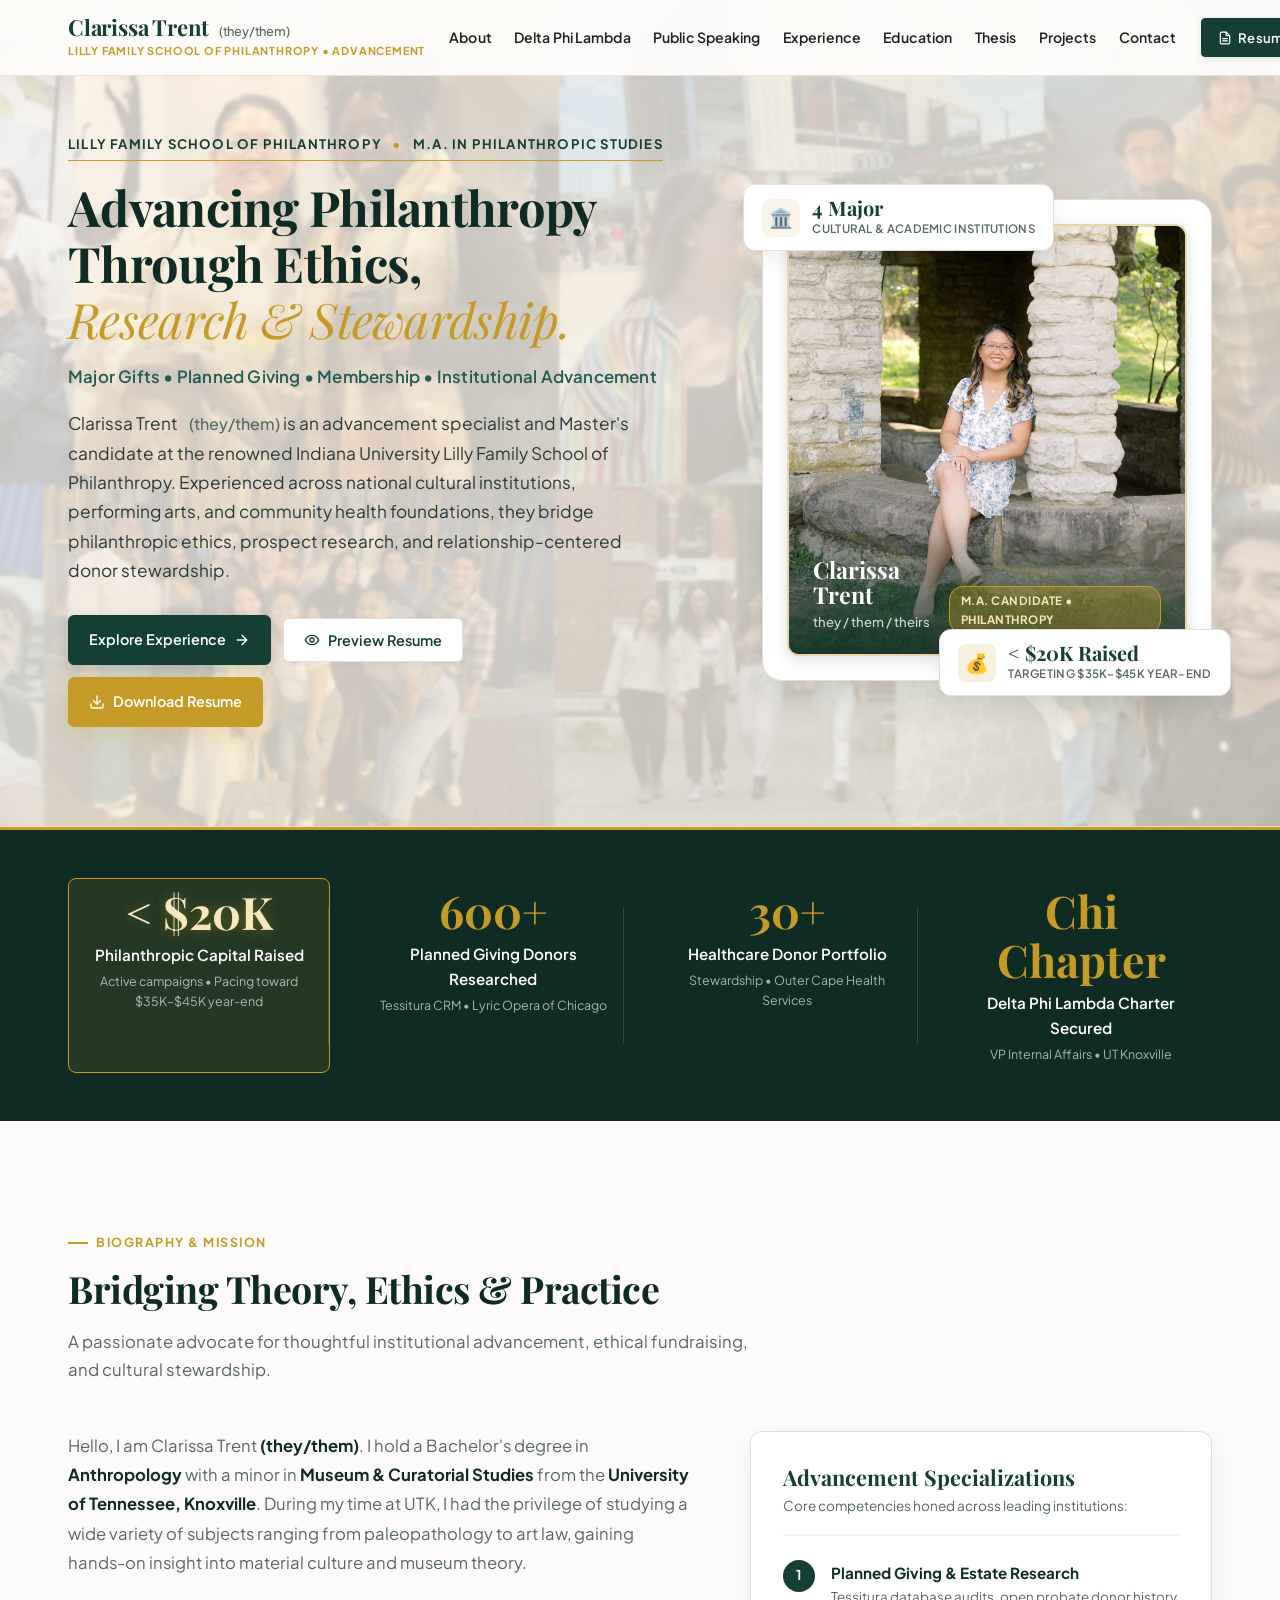
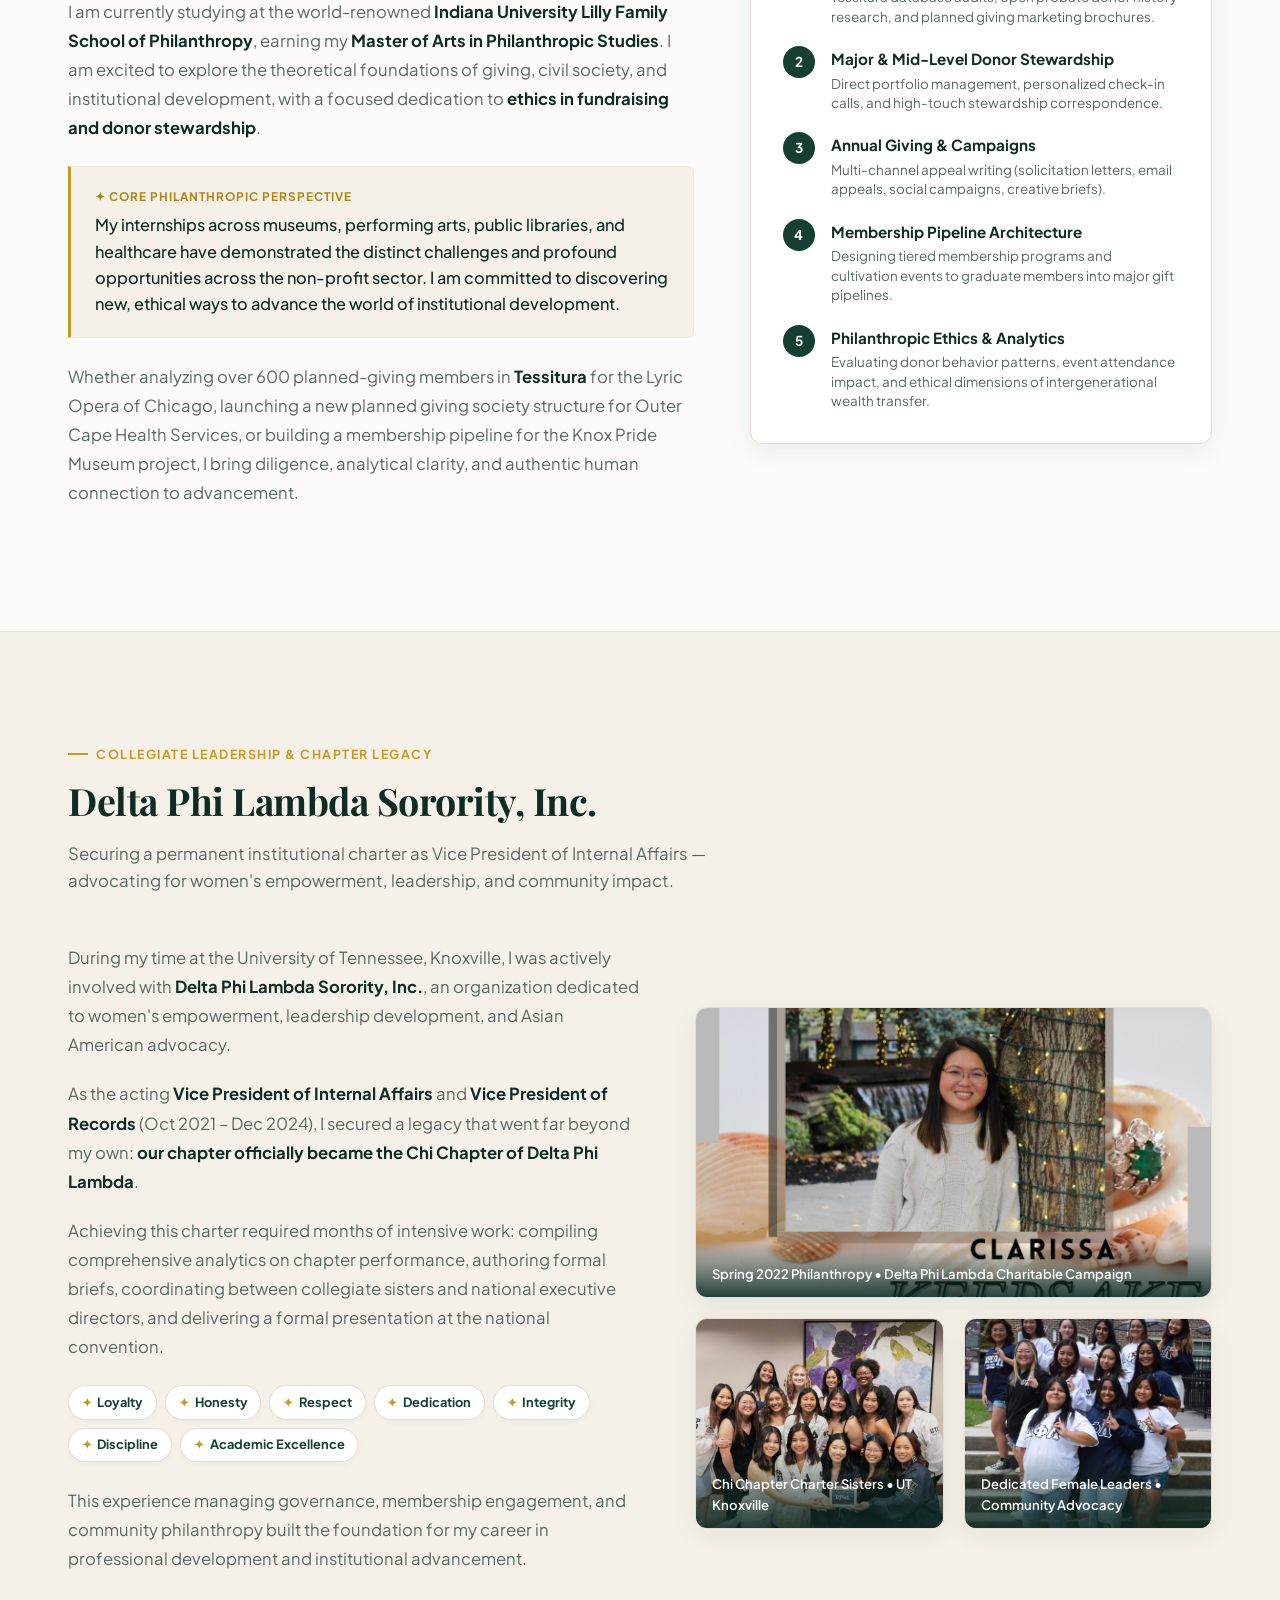
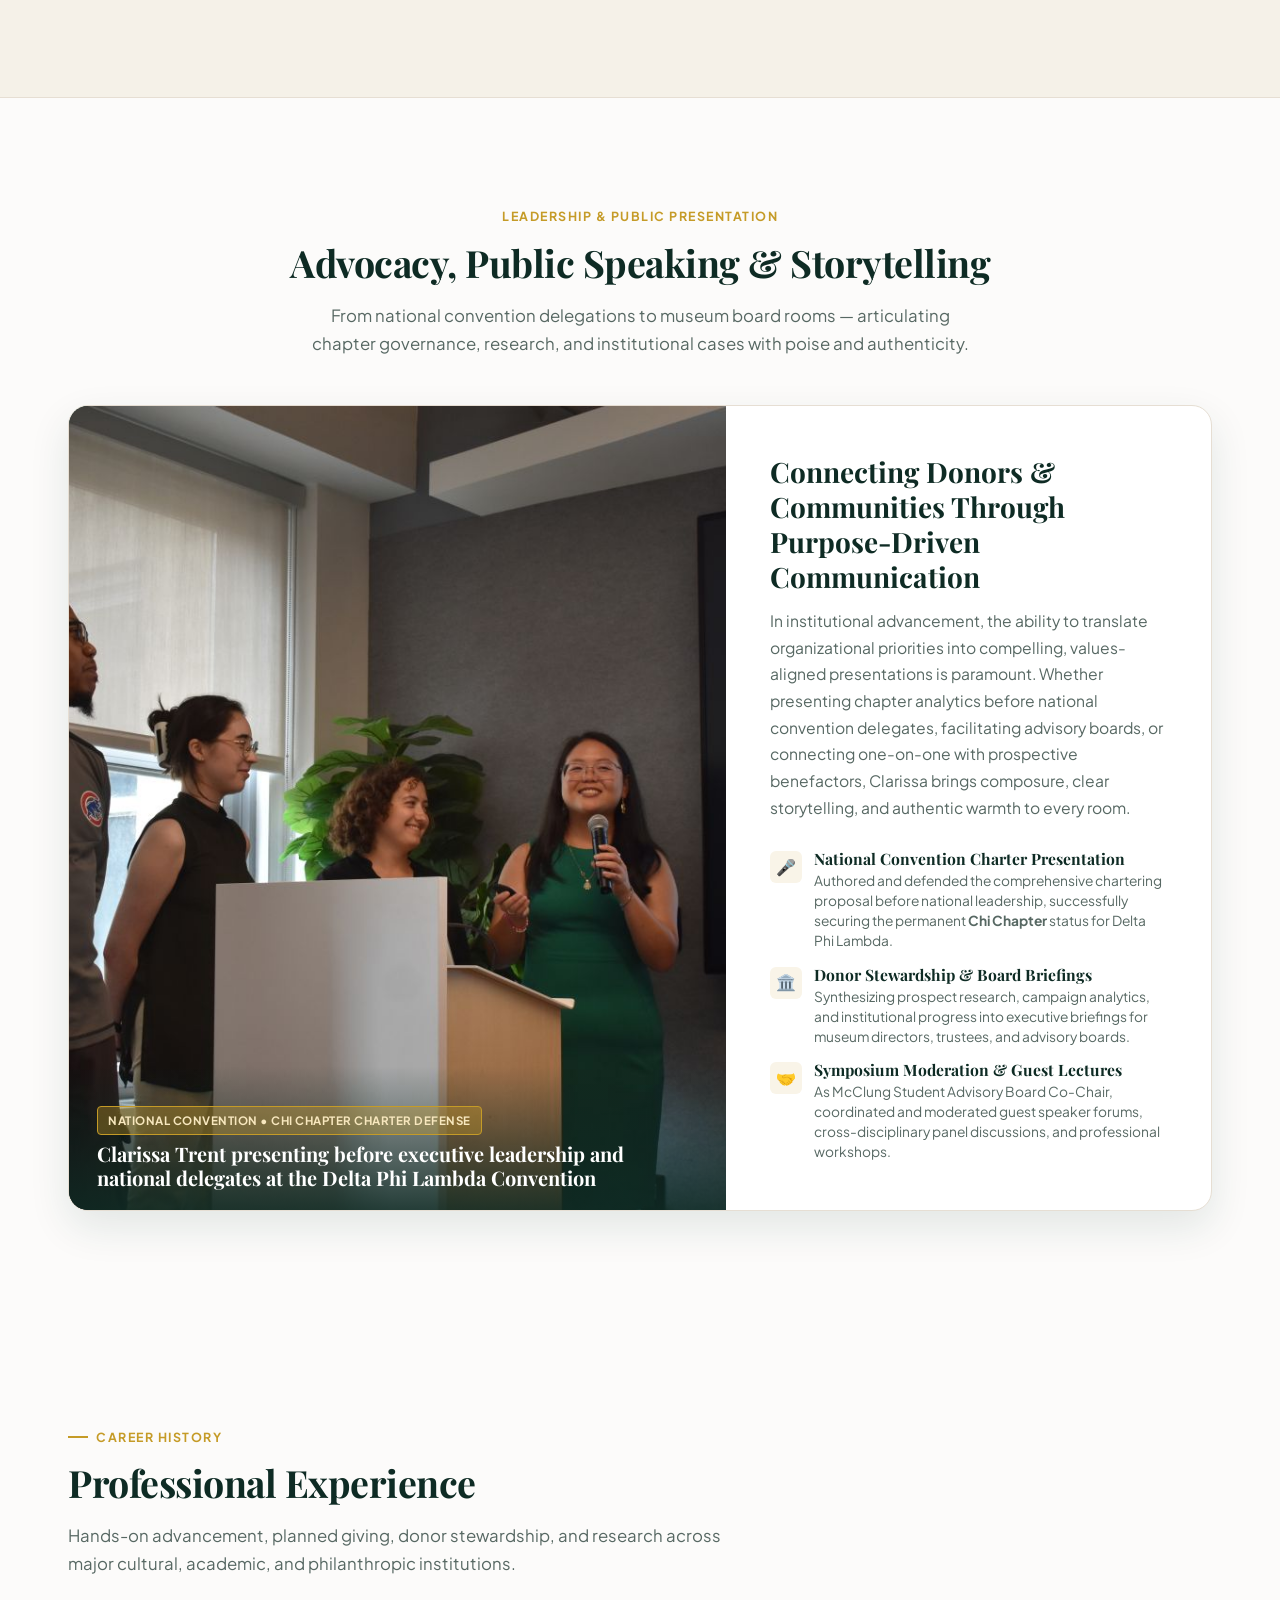
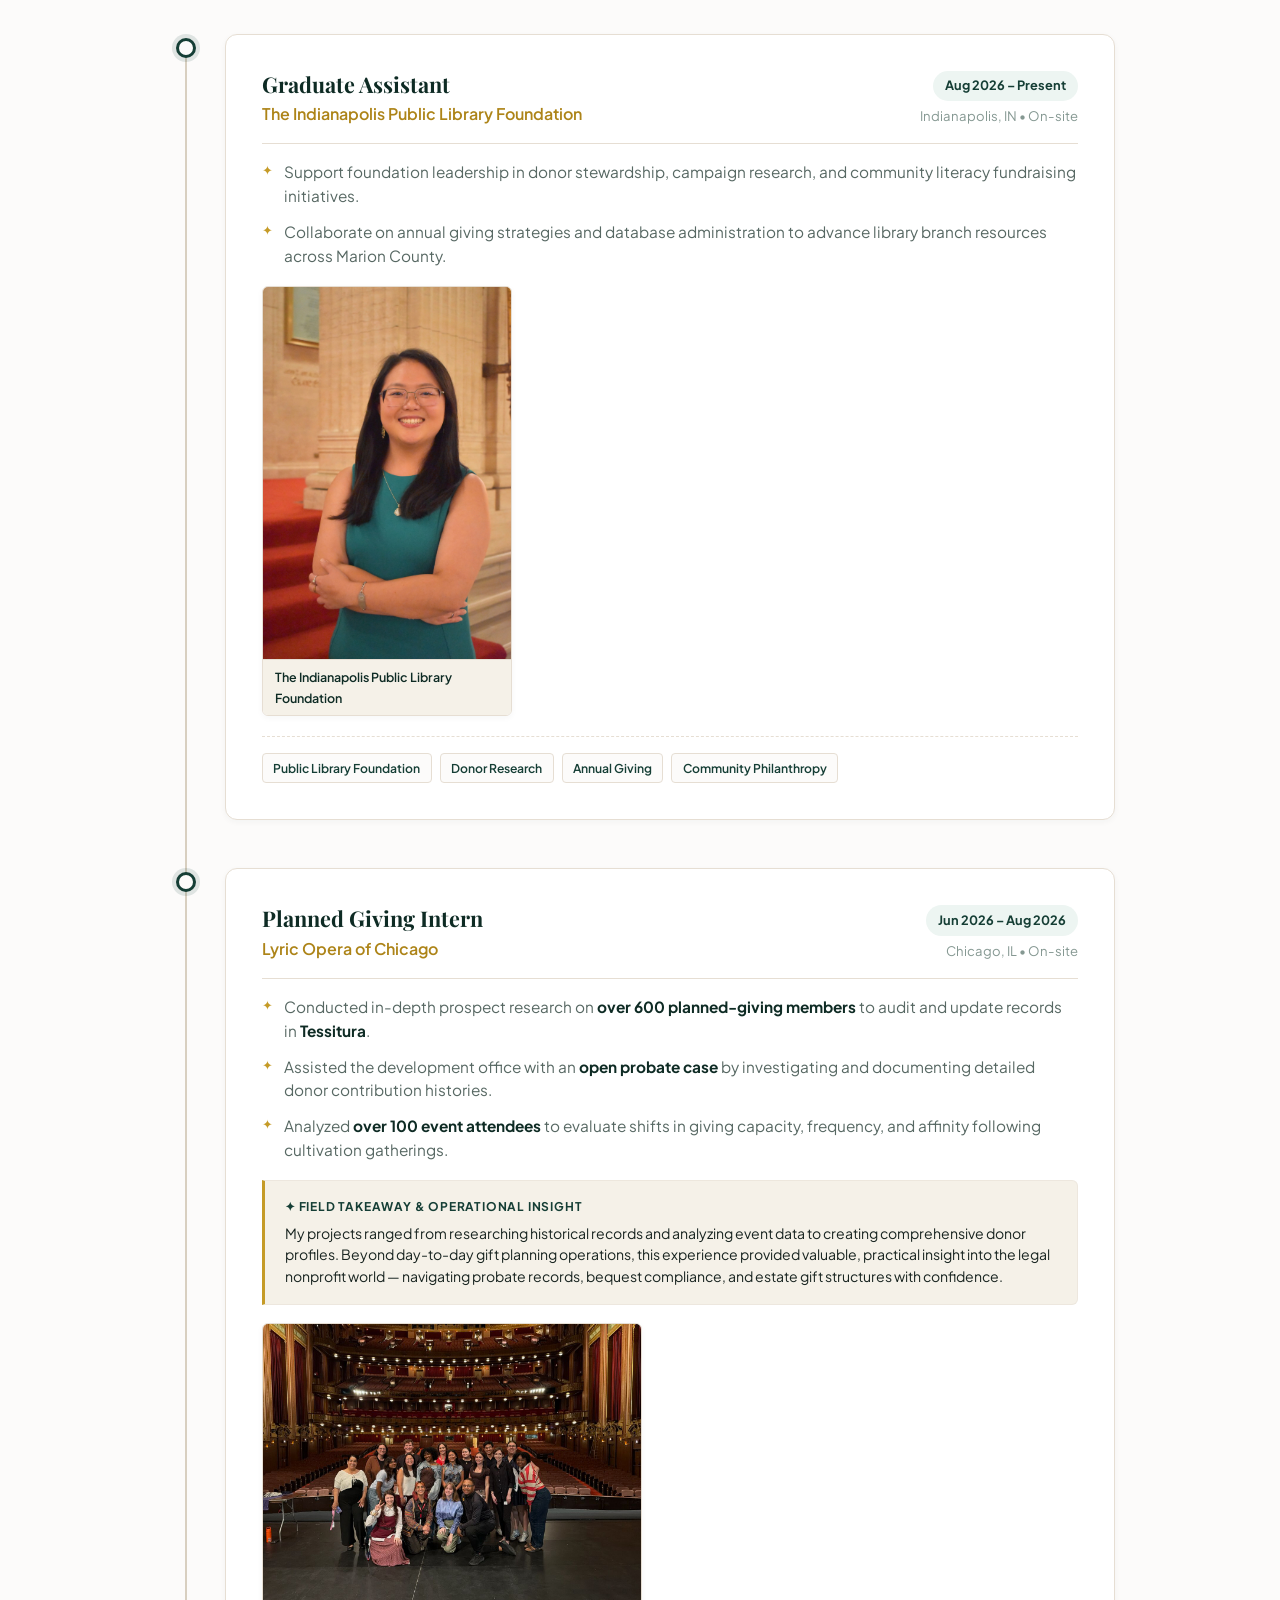
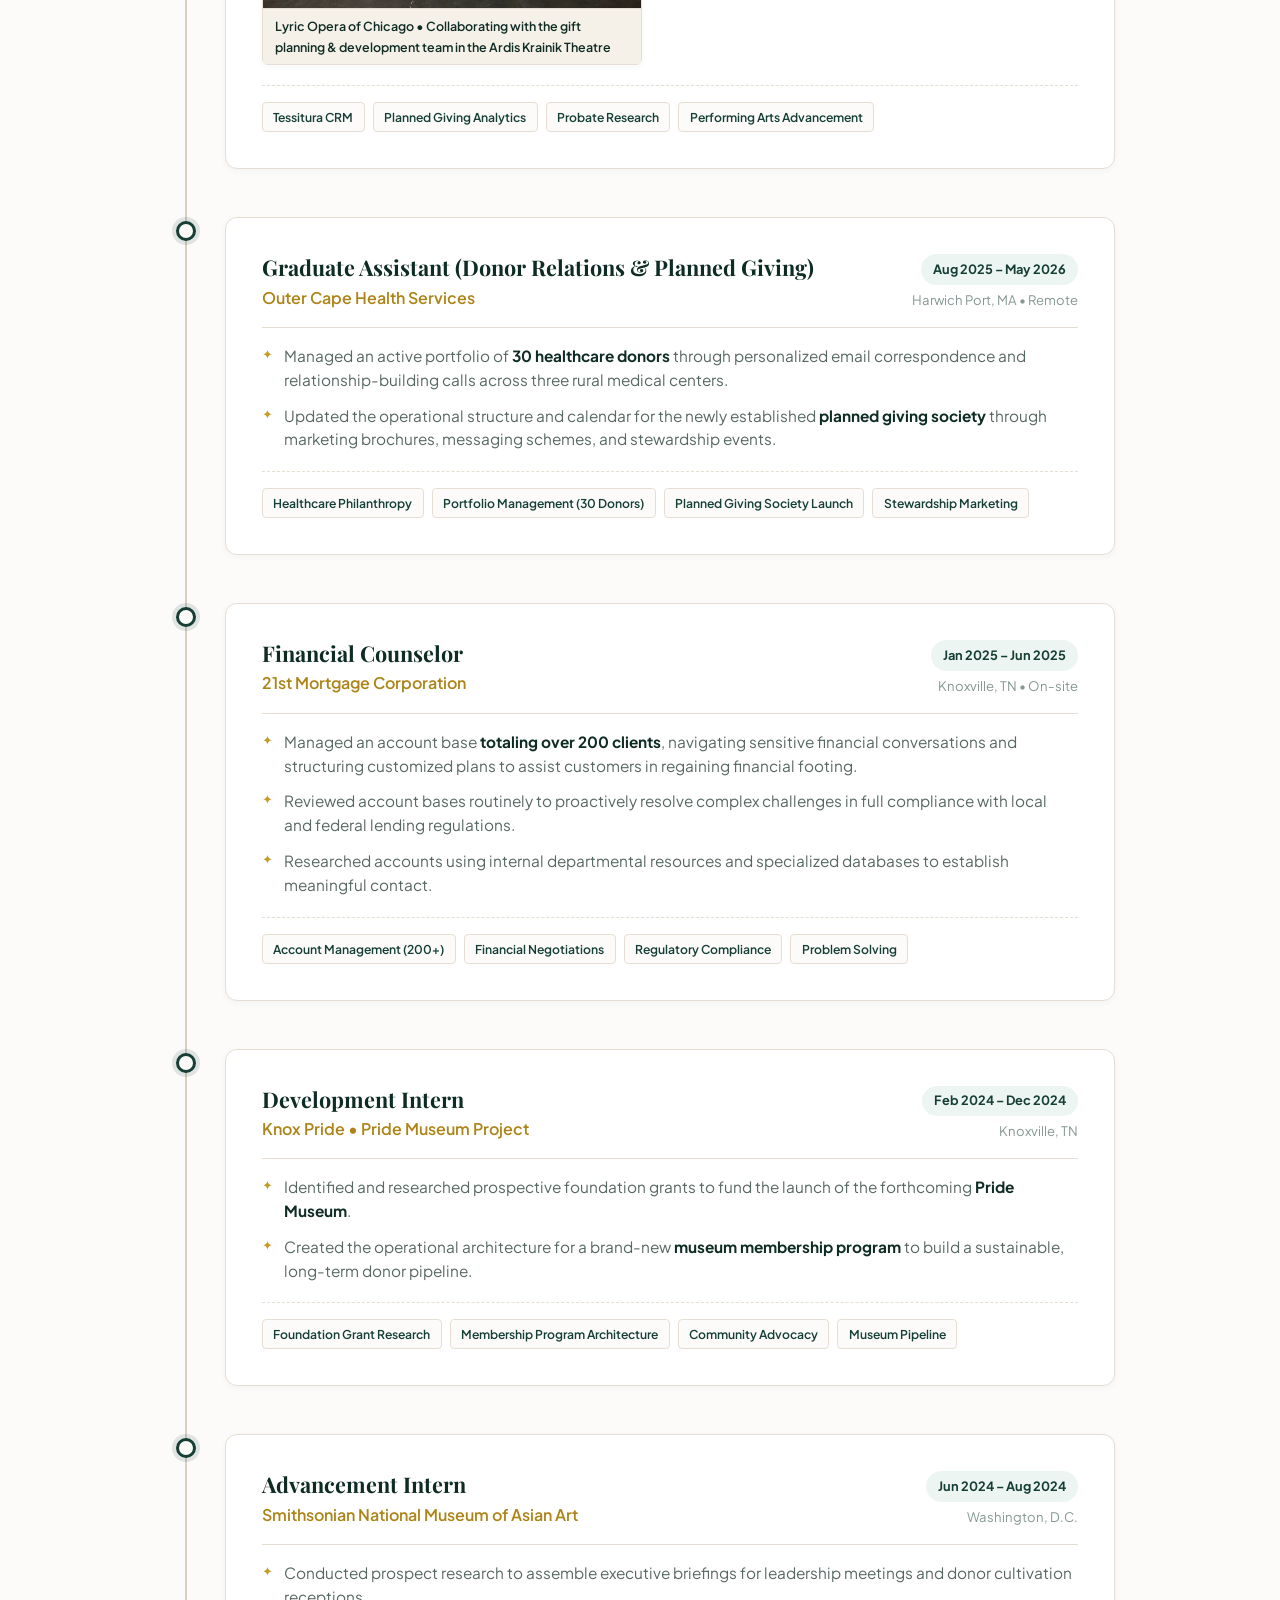
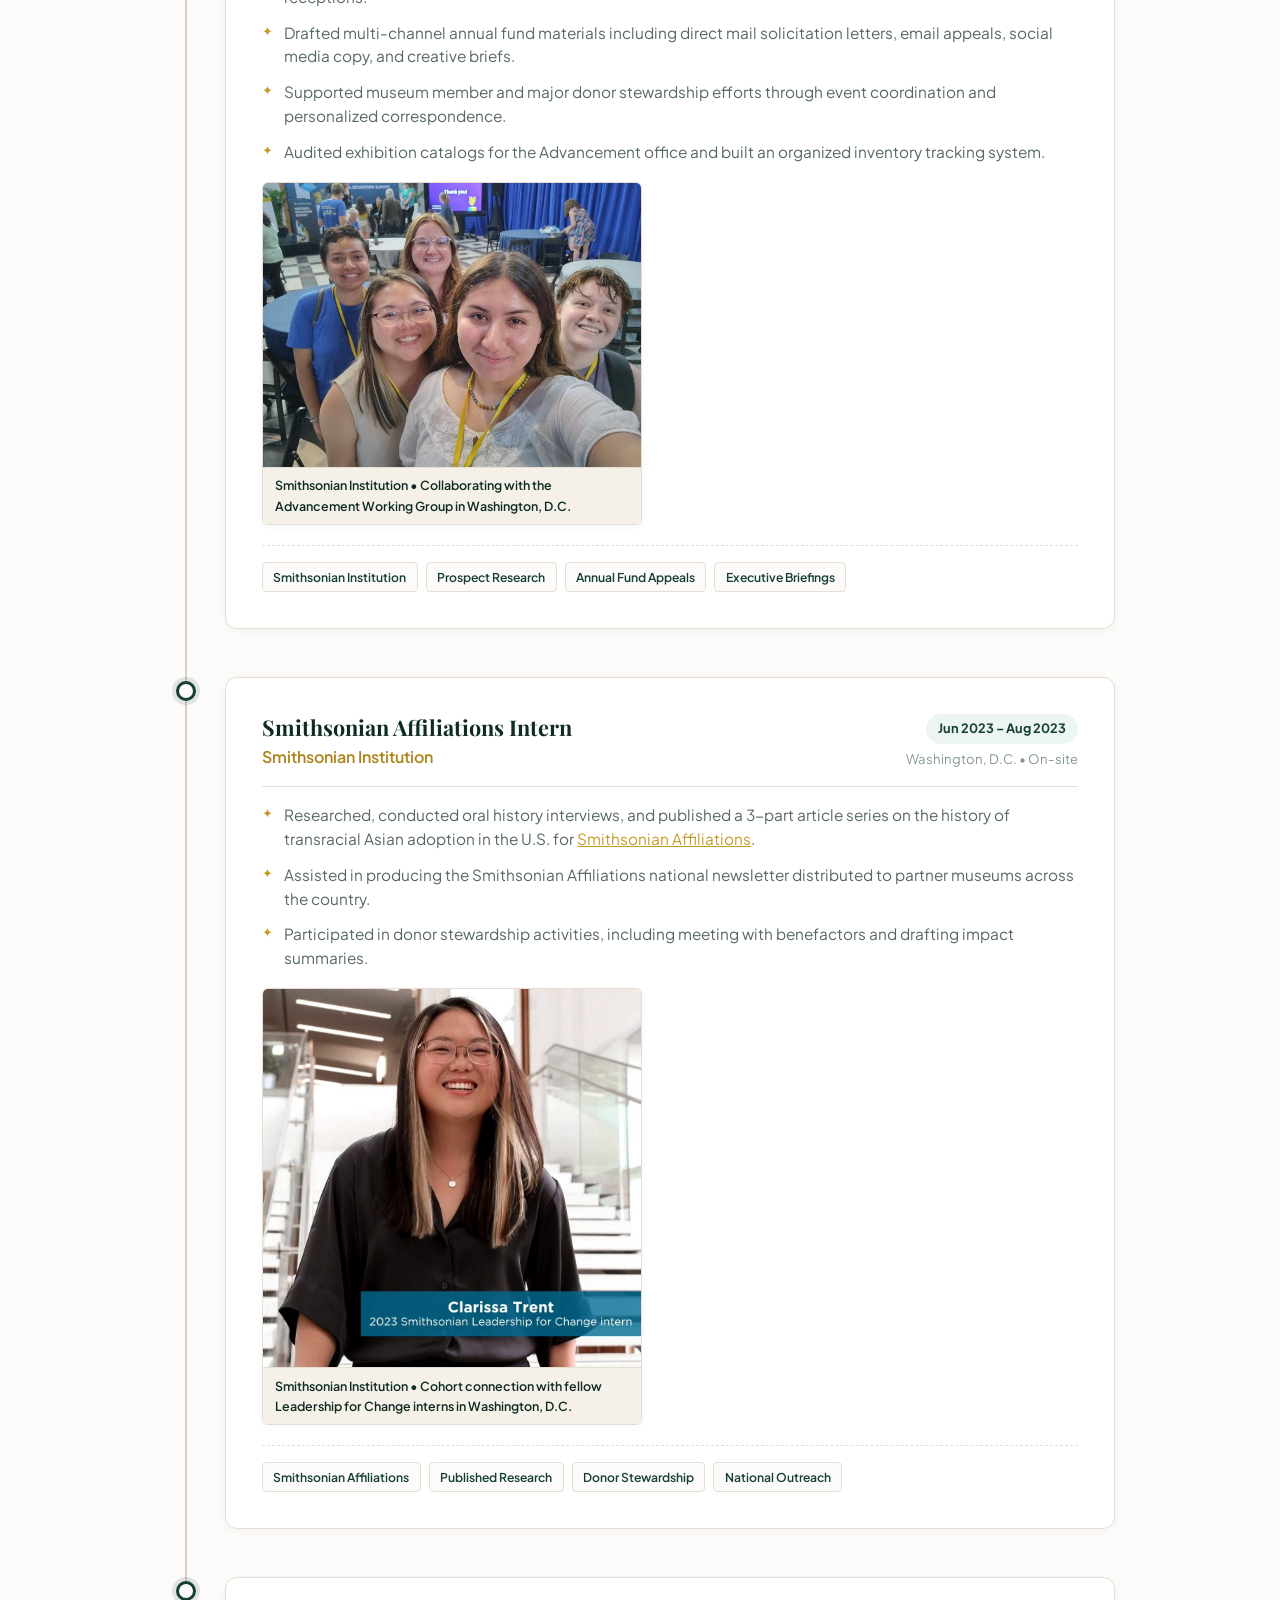
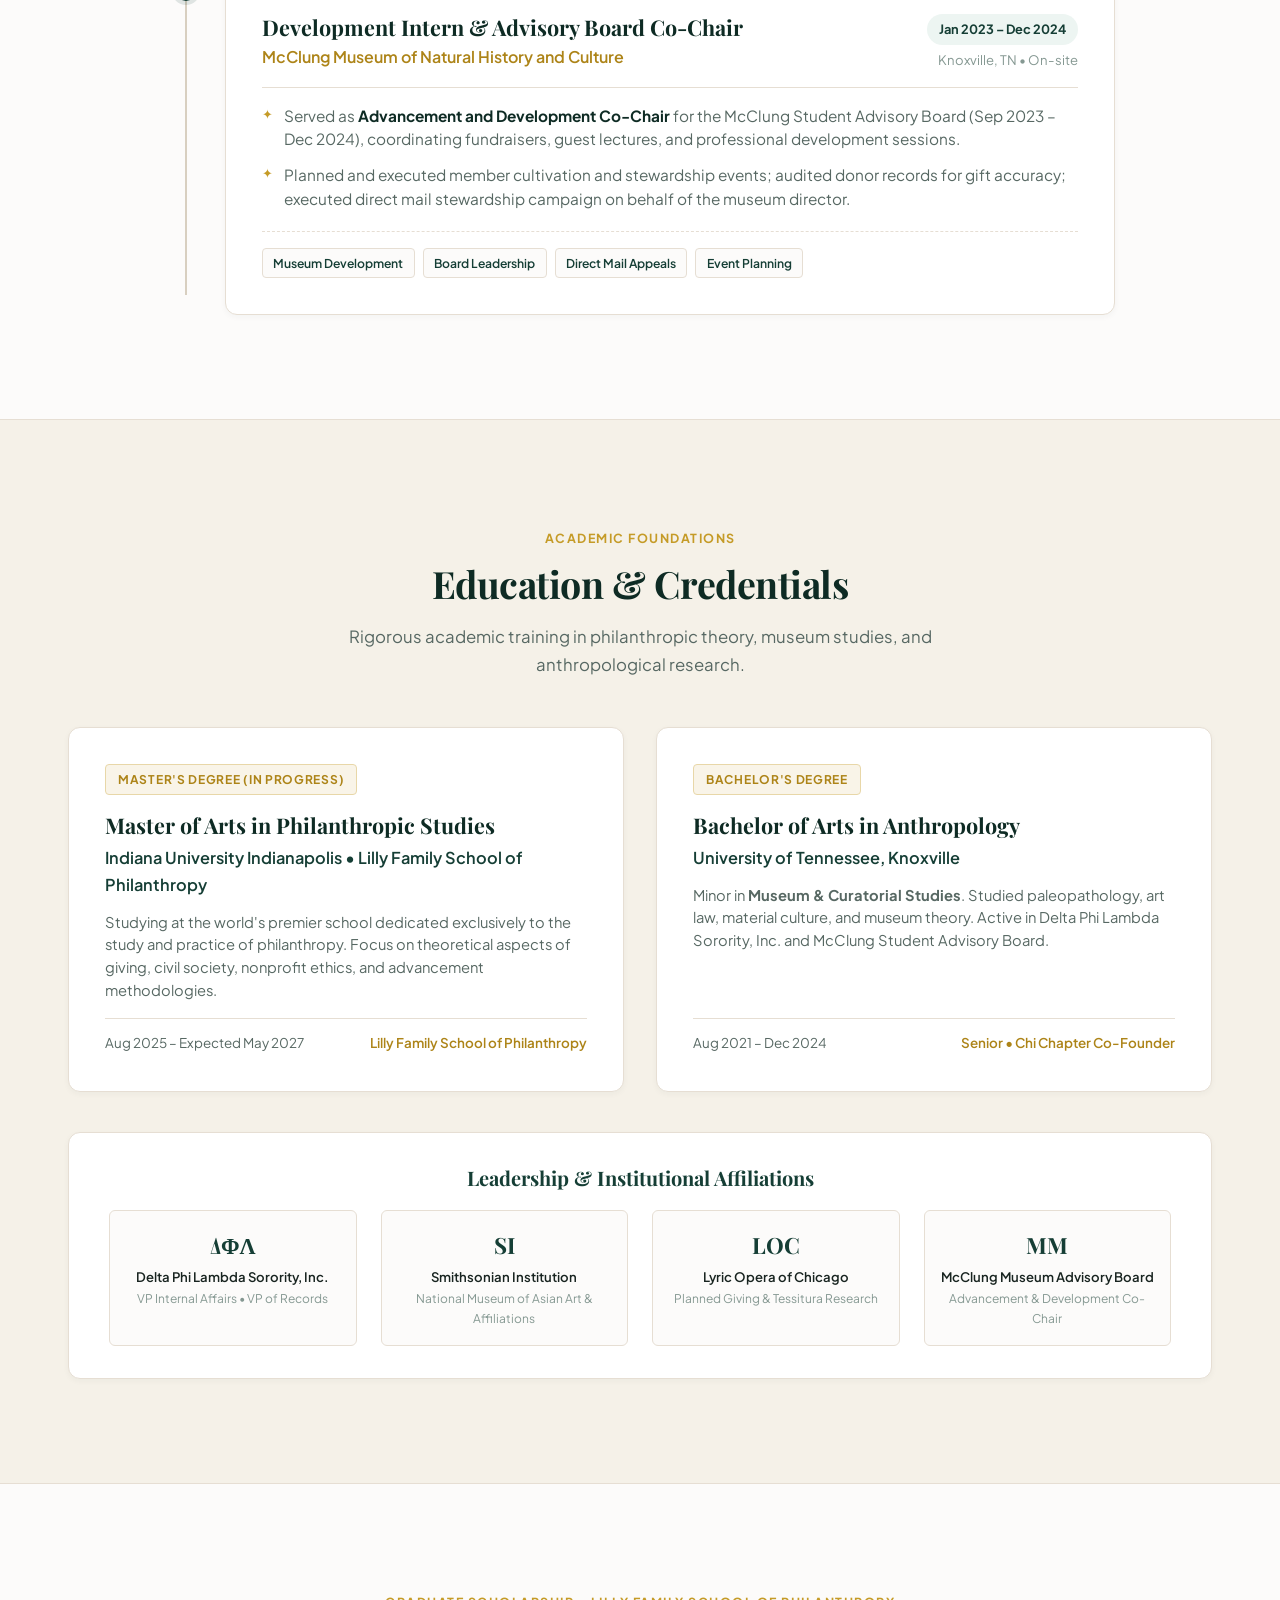
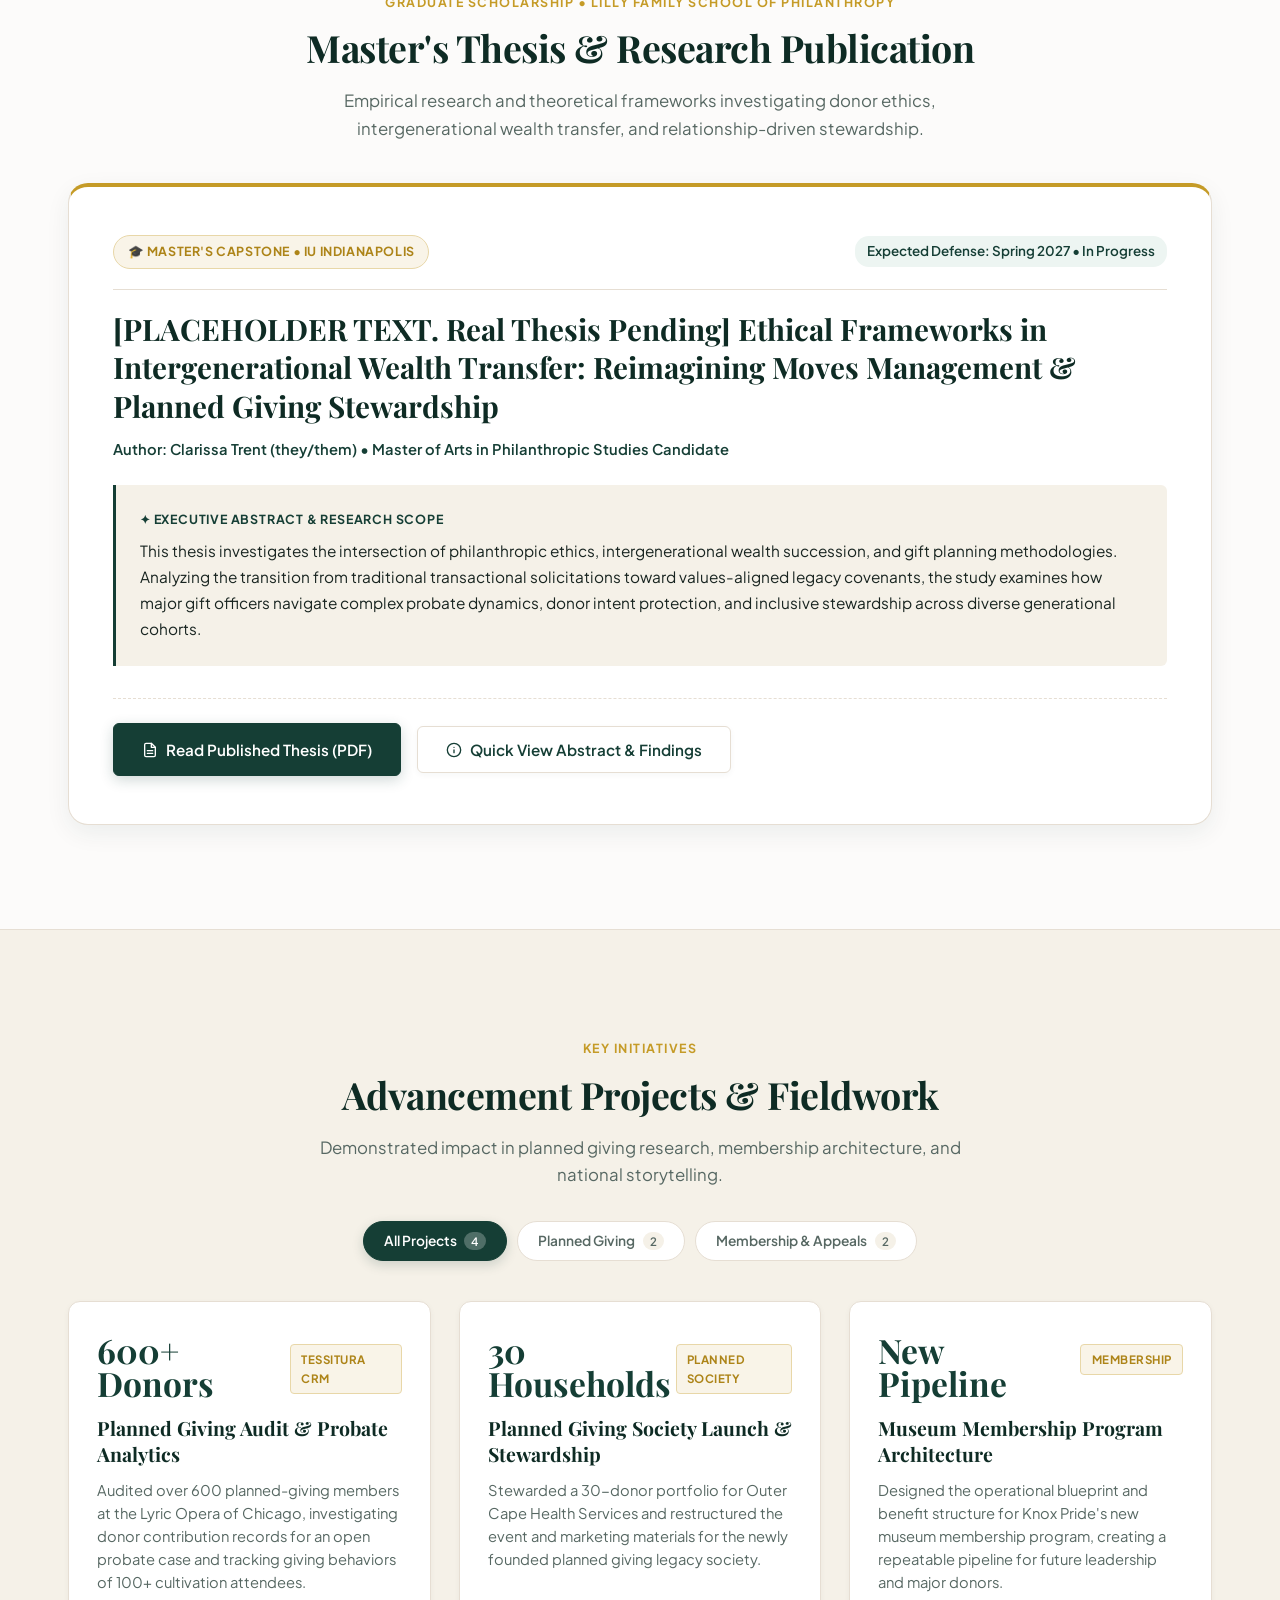
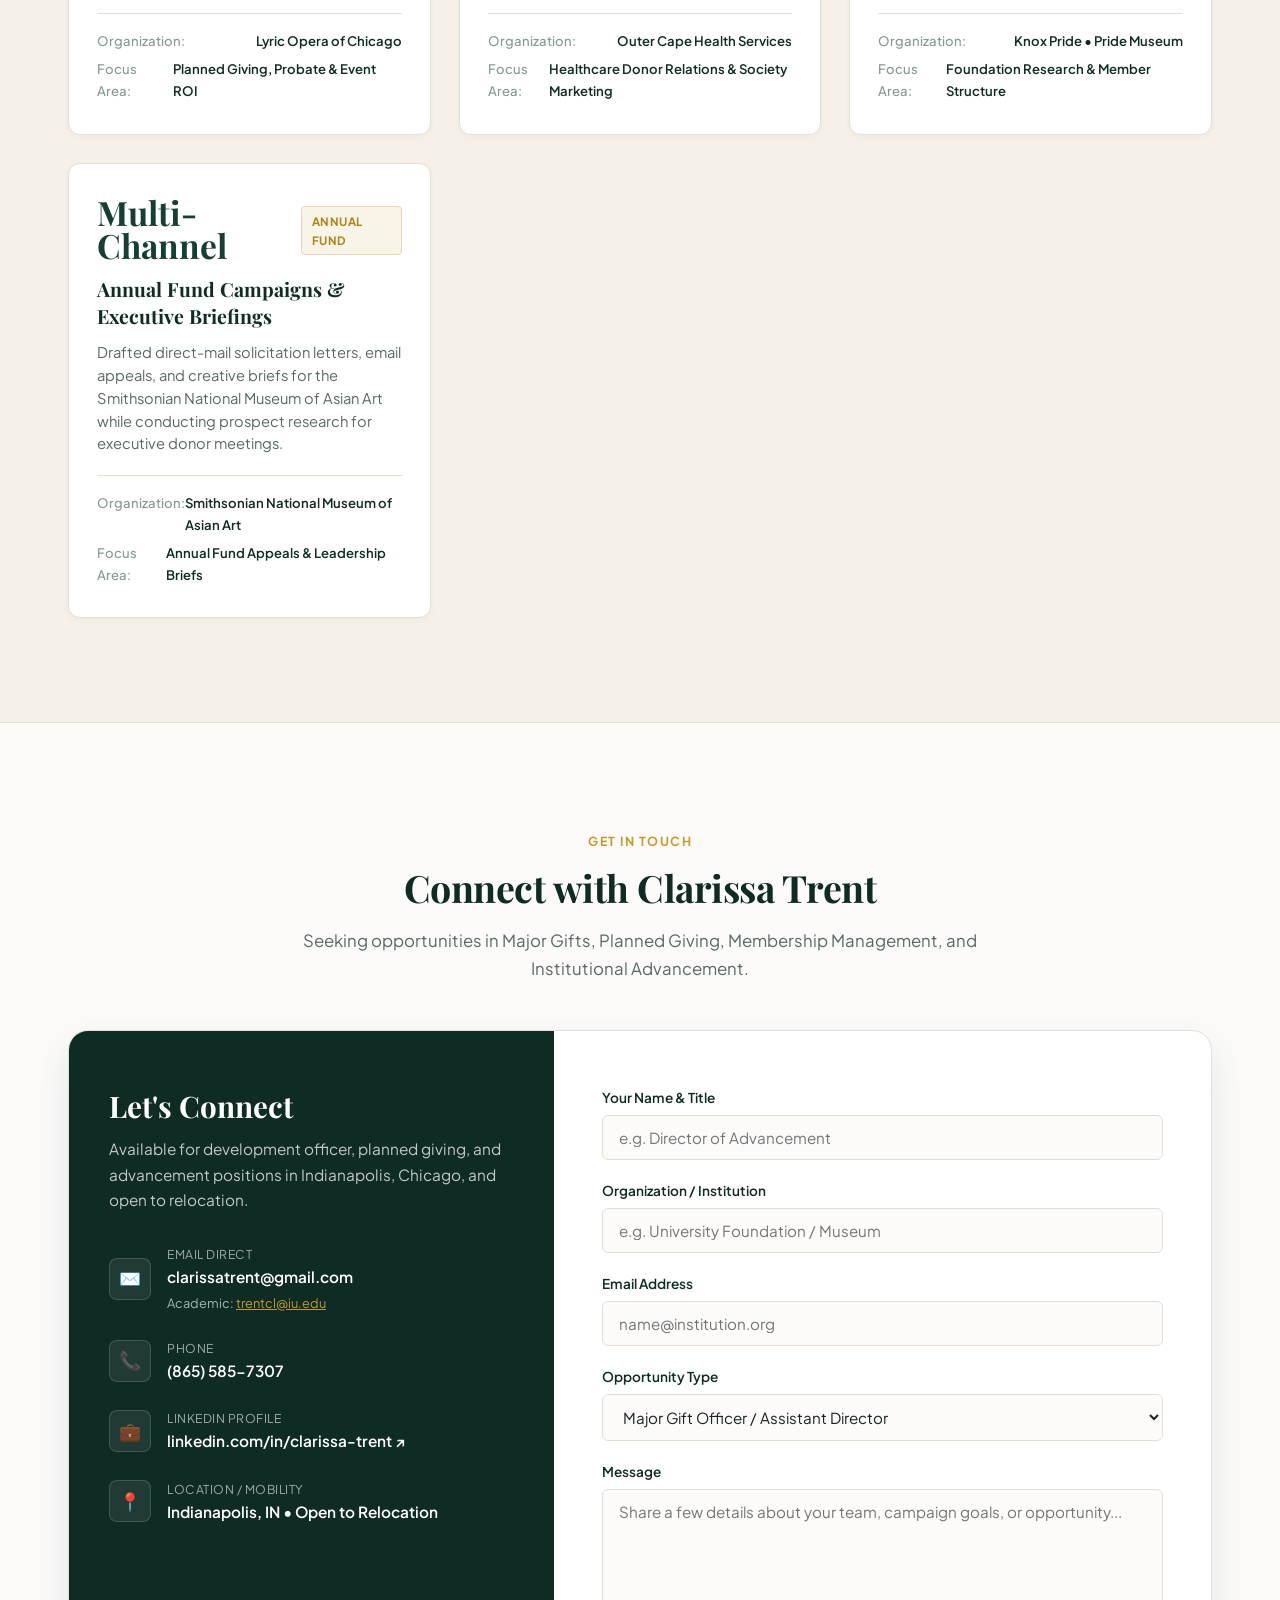
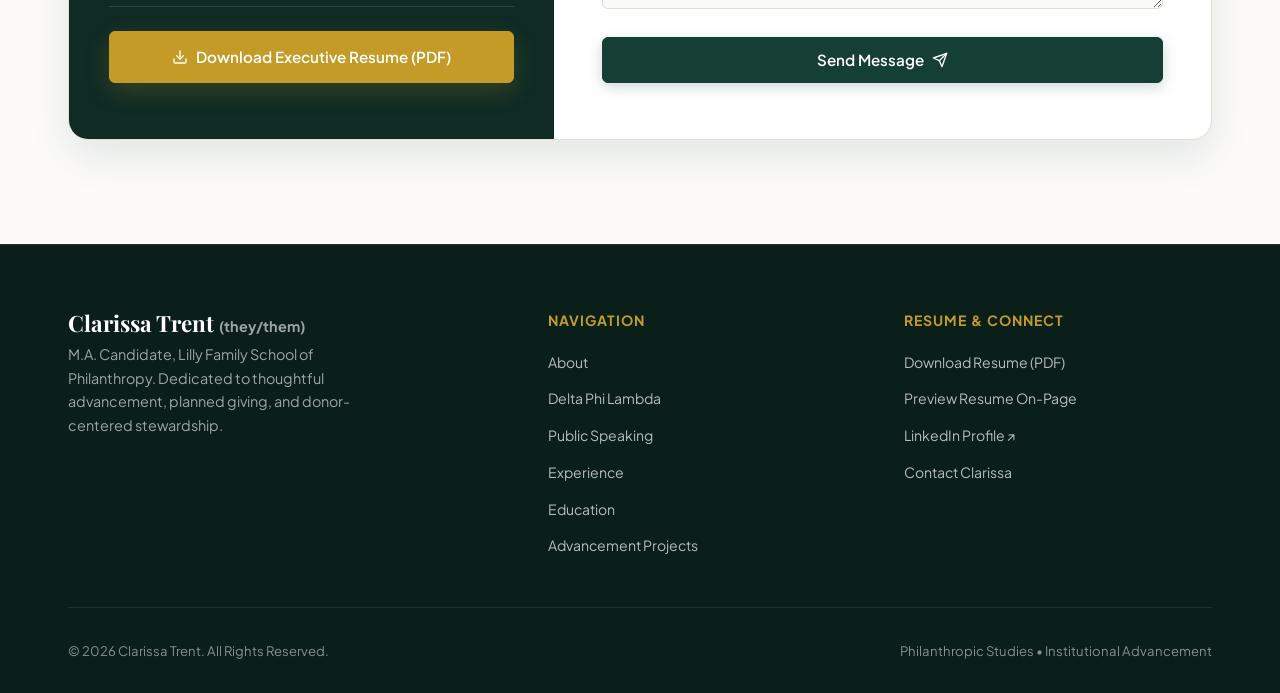
==== commit 4ceb29a3: "Add files via upload" ====
--- a/index.html
+++ b/index.html
@@ -60,7 +60,8 @@
               </svg>
               <span>Download Resume (PDF)</span>
             </a>
-            <button type="button" class="nav-btn-preview js-open-resume js-preview-modal" title="Quick Preview in Modal">
+            <button type="button" class="nav-btn-preview js-open-resume js-preview-modal"
+              title="Quick Preview in Modal">
               <span>Quick Preview Resume</span>
             </button>
           </li>
@@ -81,13 +82,15 @@
           <span>Resume (PDF)</span>
         </a>
 
-        <button type="button" class="nav-btn-preview desktop-only js-open-resume js-preview-modal" title="Quick Preview in Modal">
+        <button type="button" class="nav-btn-preview desktop-only js-open-resume js-preview-modal"
+          title="Quick Preview in Modal">
           <span>Quick View</span>
         </button>
 
         <button class="menu-toggle" id="menu-toggle" aria-label="Toggle Navigation Menu" aria-expanded="false">
-          <svg class="icon-hamburger" xmlns="http://www.w3.org/2000/svg" width="24" height="24" viewBox="0 0 24 24" fill="none"
-            stroke="currentColor" stroke-width="2.2" stroke-linecap="round" stroke-linejoin="round" aria-hidden="true">
+          <svg class="icon-hamburger" xmlns="http://www.w3.org/2000/svg" width="24" height="24" viewBox="0 0 24 24"
+            fill="none" stroke="currentColor" stroke-width="2.2" stroke-linecap="round" stroke-linejoin="round"
+            aria-hidden="true">
             <line x1="3" x2="21" y1="6" y2="6" class="line-top" />
             <line x1="3" x2="21" y1="12" y2="12" class="line-mid" />
             <line x1="3" x2="21" y1="18" y2="18" class="line-bot" />
@@ -496,7 +499,7 @@
             <div class="exp-photo-thumb exp-photo-badge">
               <img src="Images/The Indianapolis Public Library Foundation Badge Photo.jpg"
                 alt="Clarissa Trent Staff Identification Badge — The Indianapolis Public Library Foundation">
-              <div class="exp-photo-caption">The Indianapolis Public Library Foundation &bull; Staff Credential</div>
+              <div class="exp-photo-caption">The Indianapolis Public Library Foundation</div>
             </div>
             <div class="exp-tags">
               <span class="exp-tag">Public Library Foundation</span>
